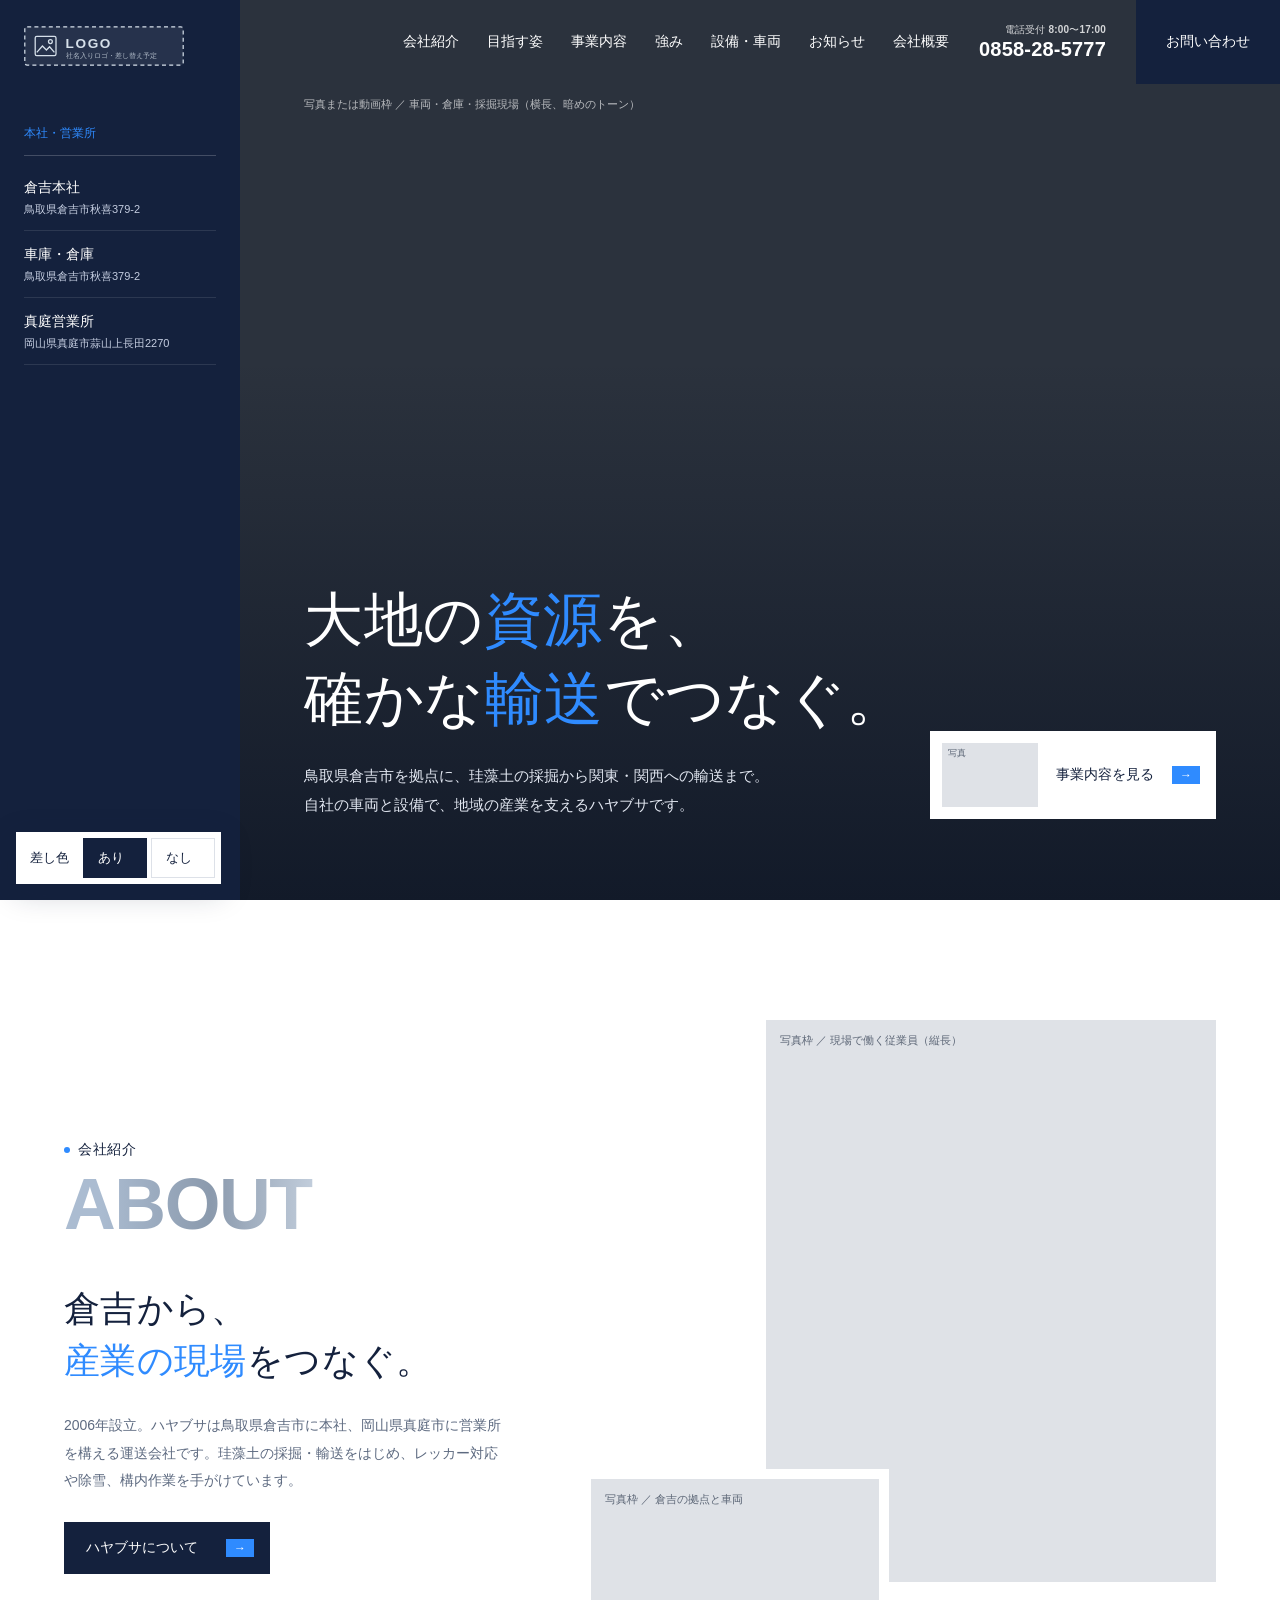
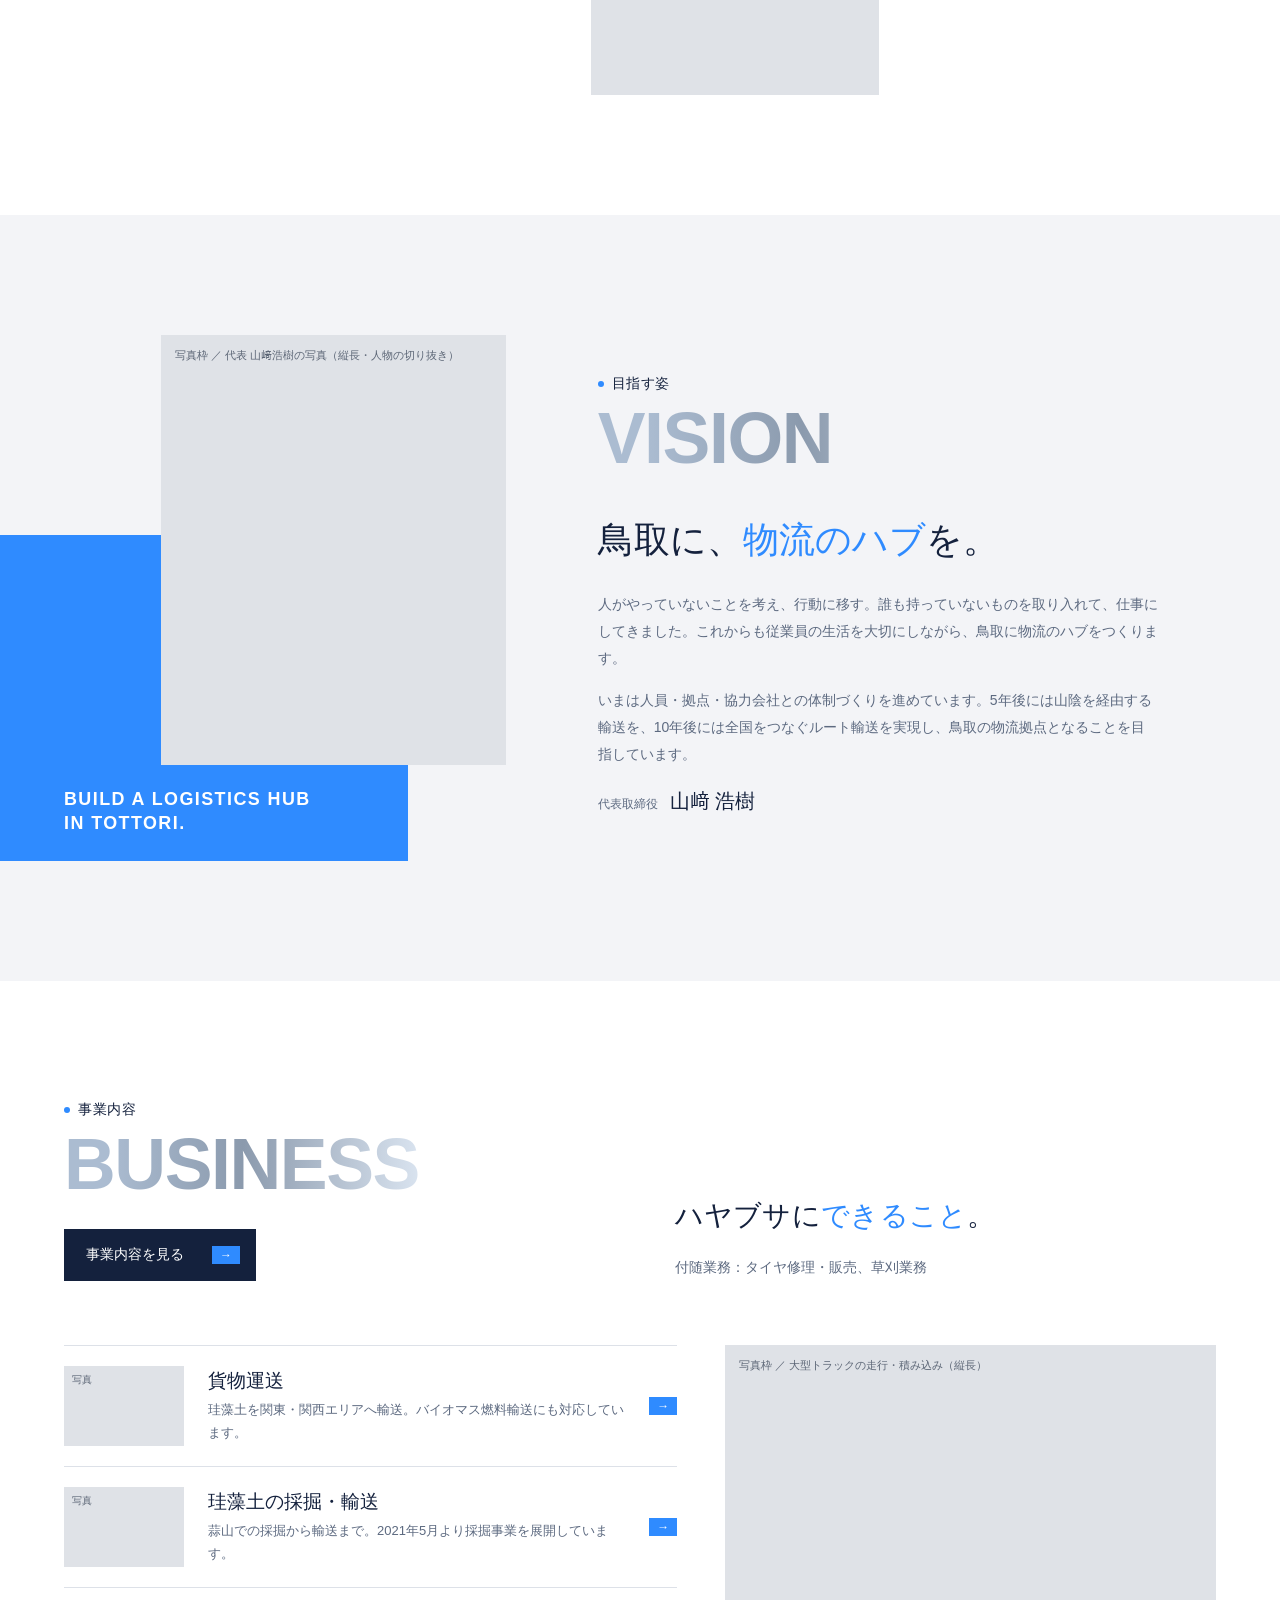
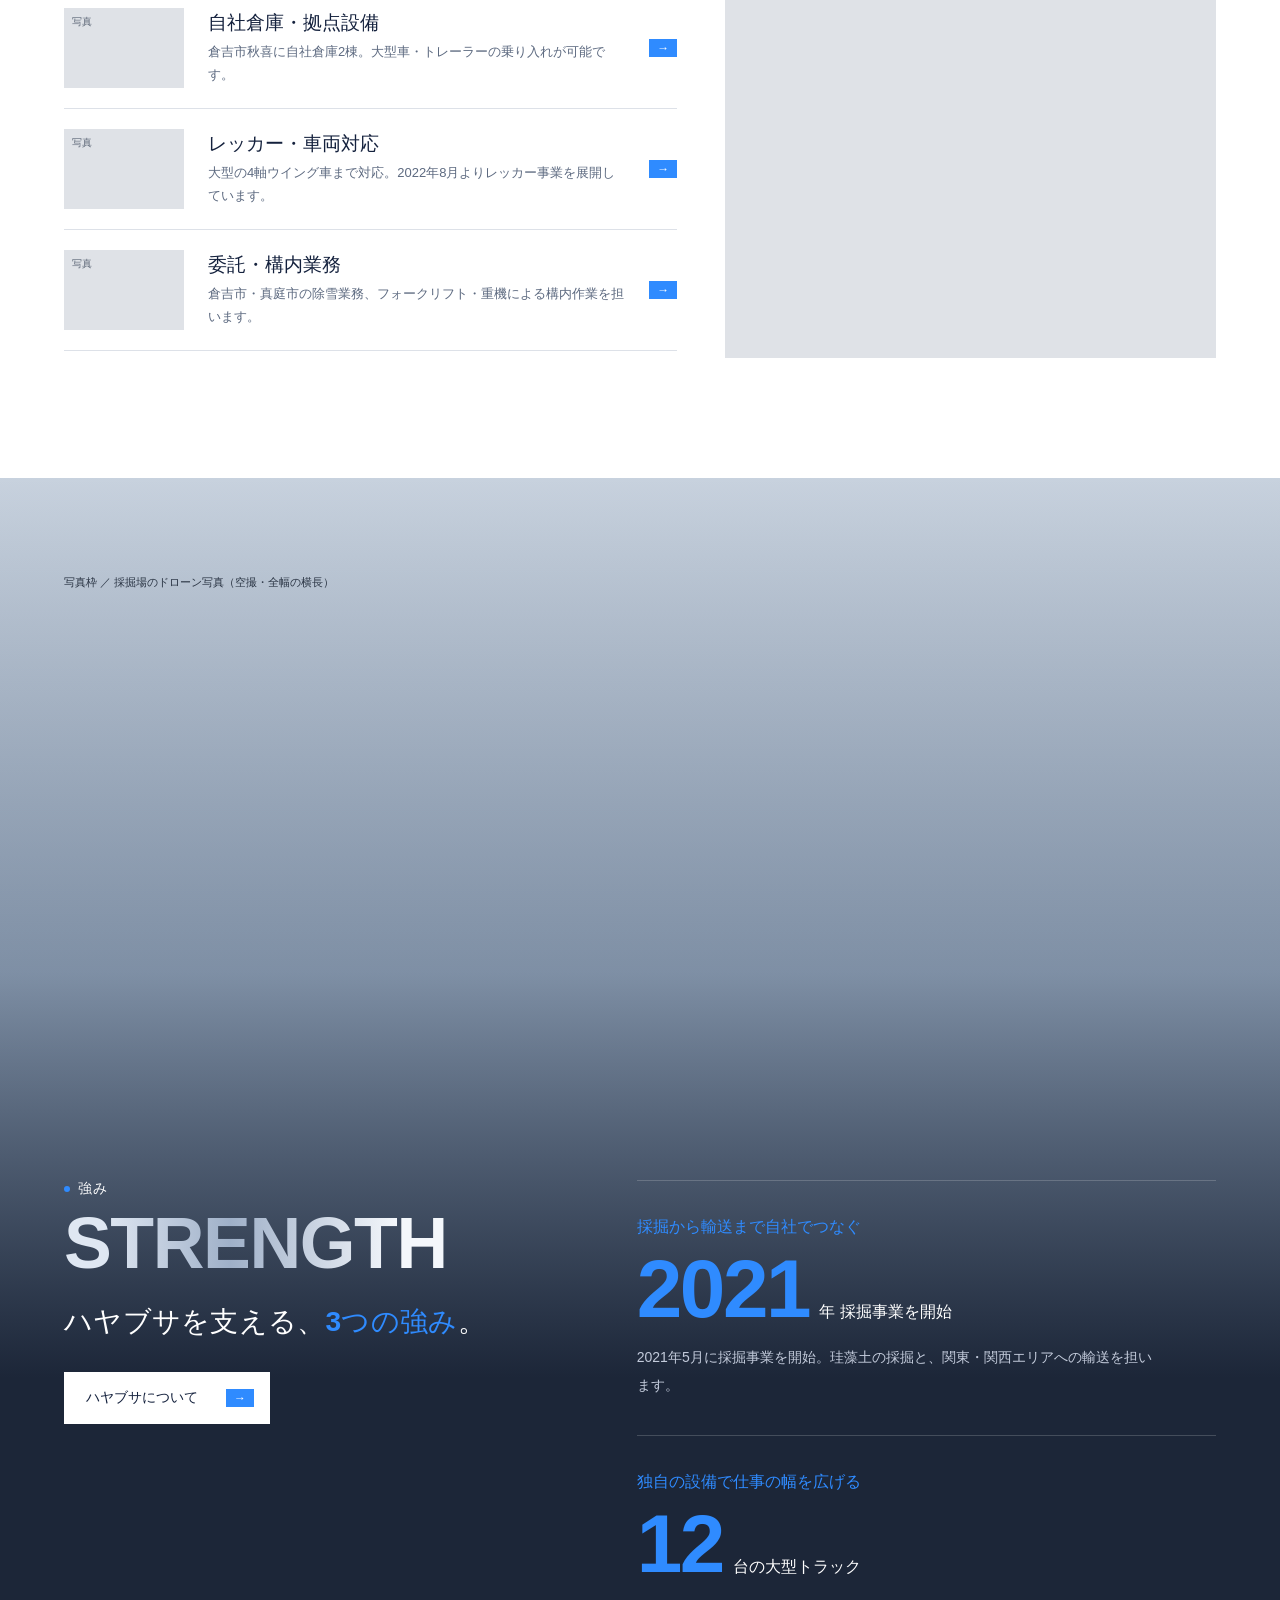
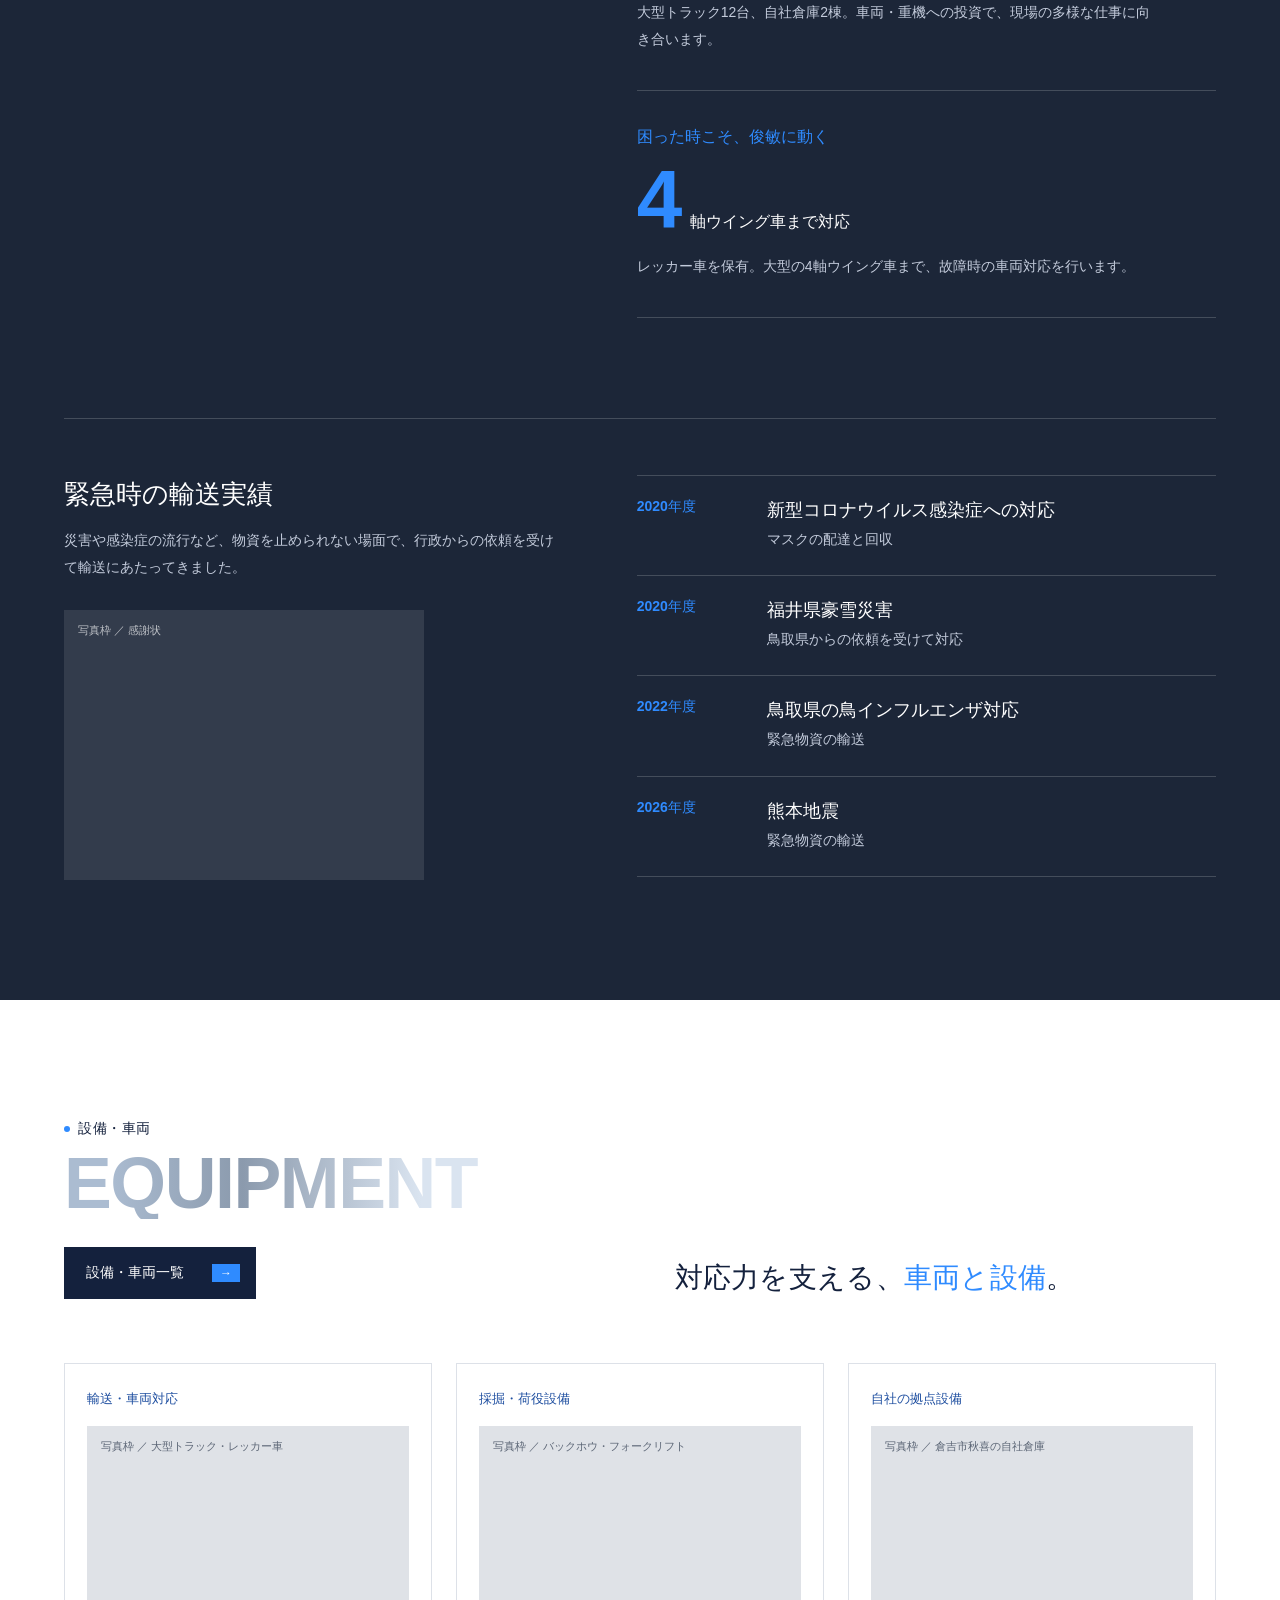
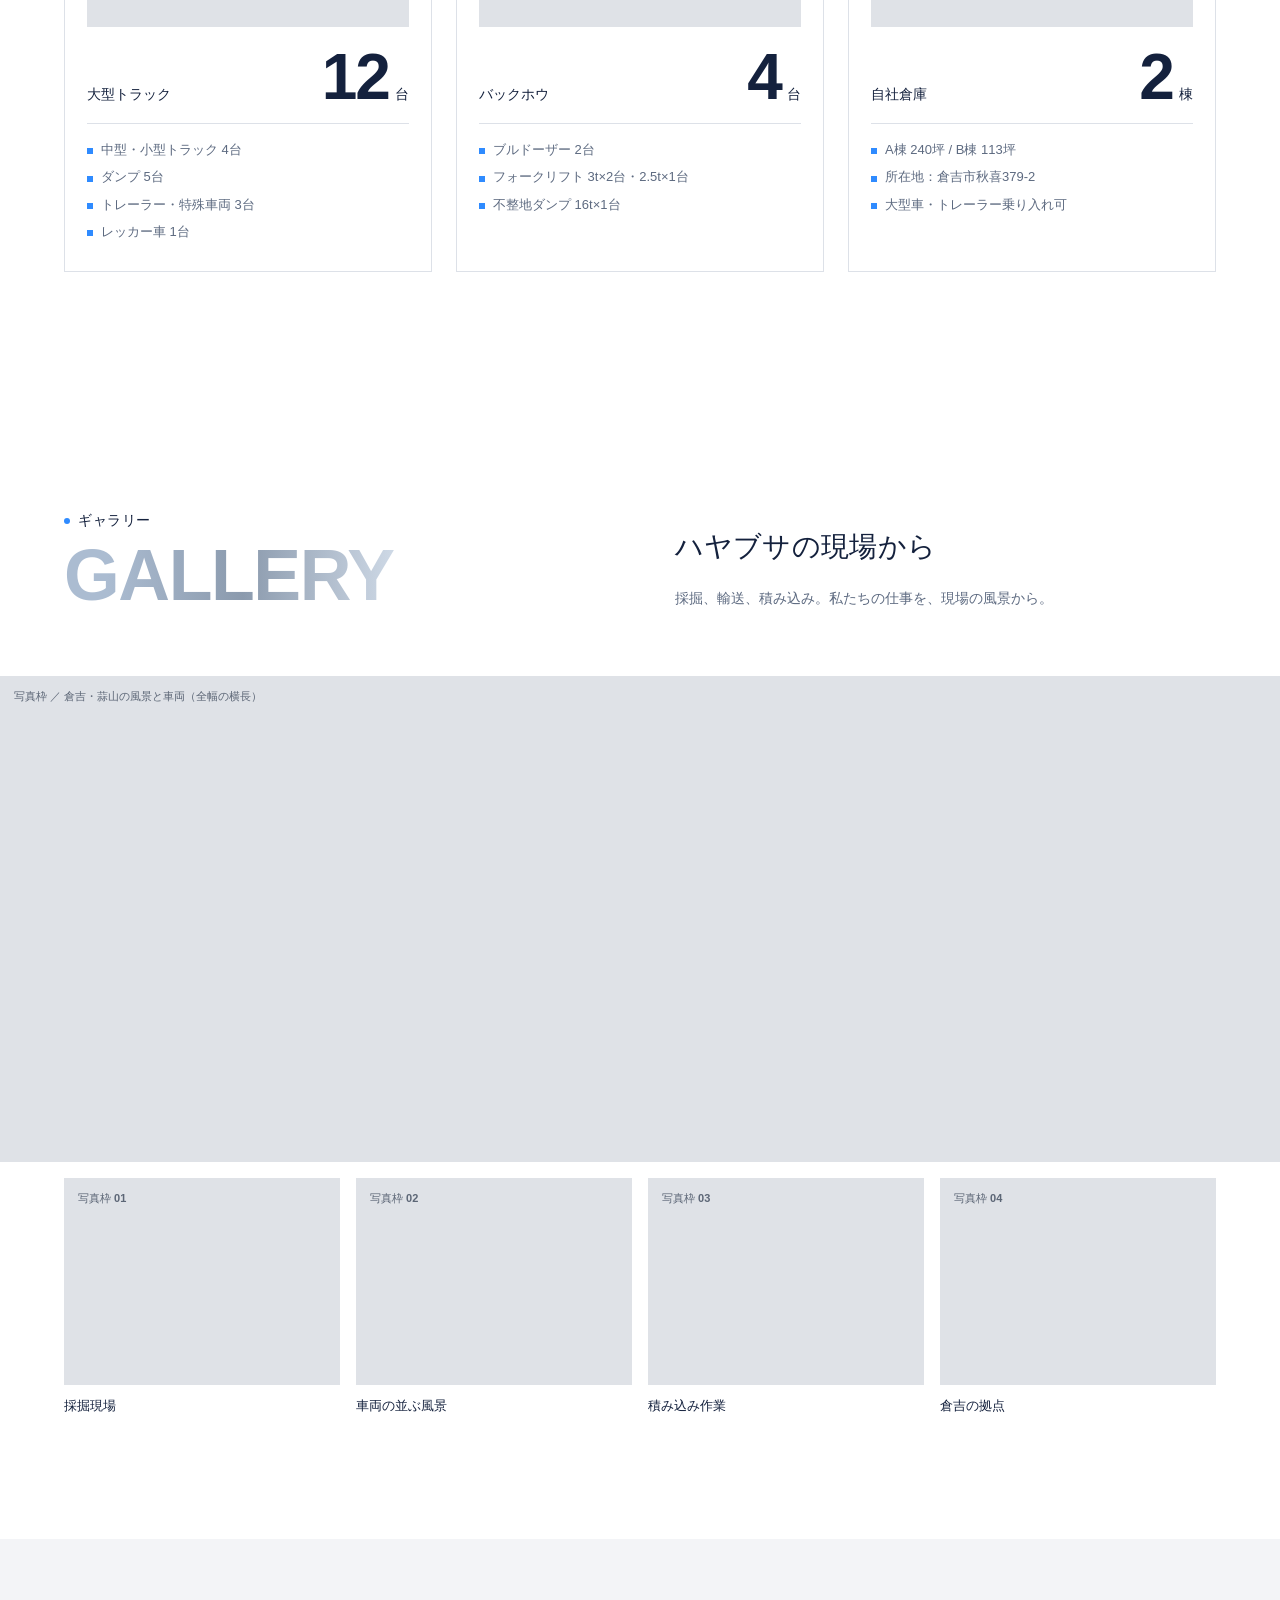
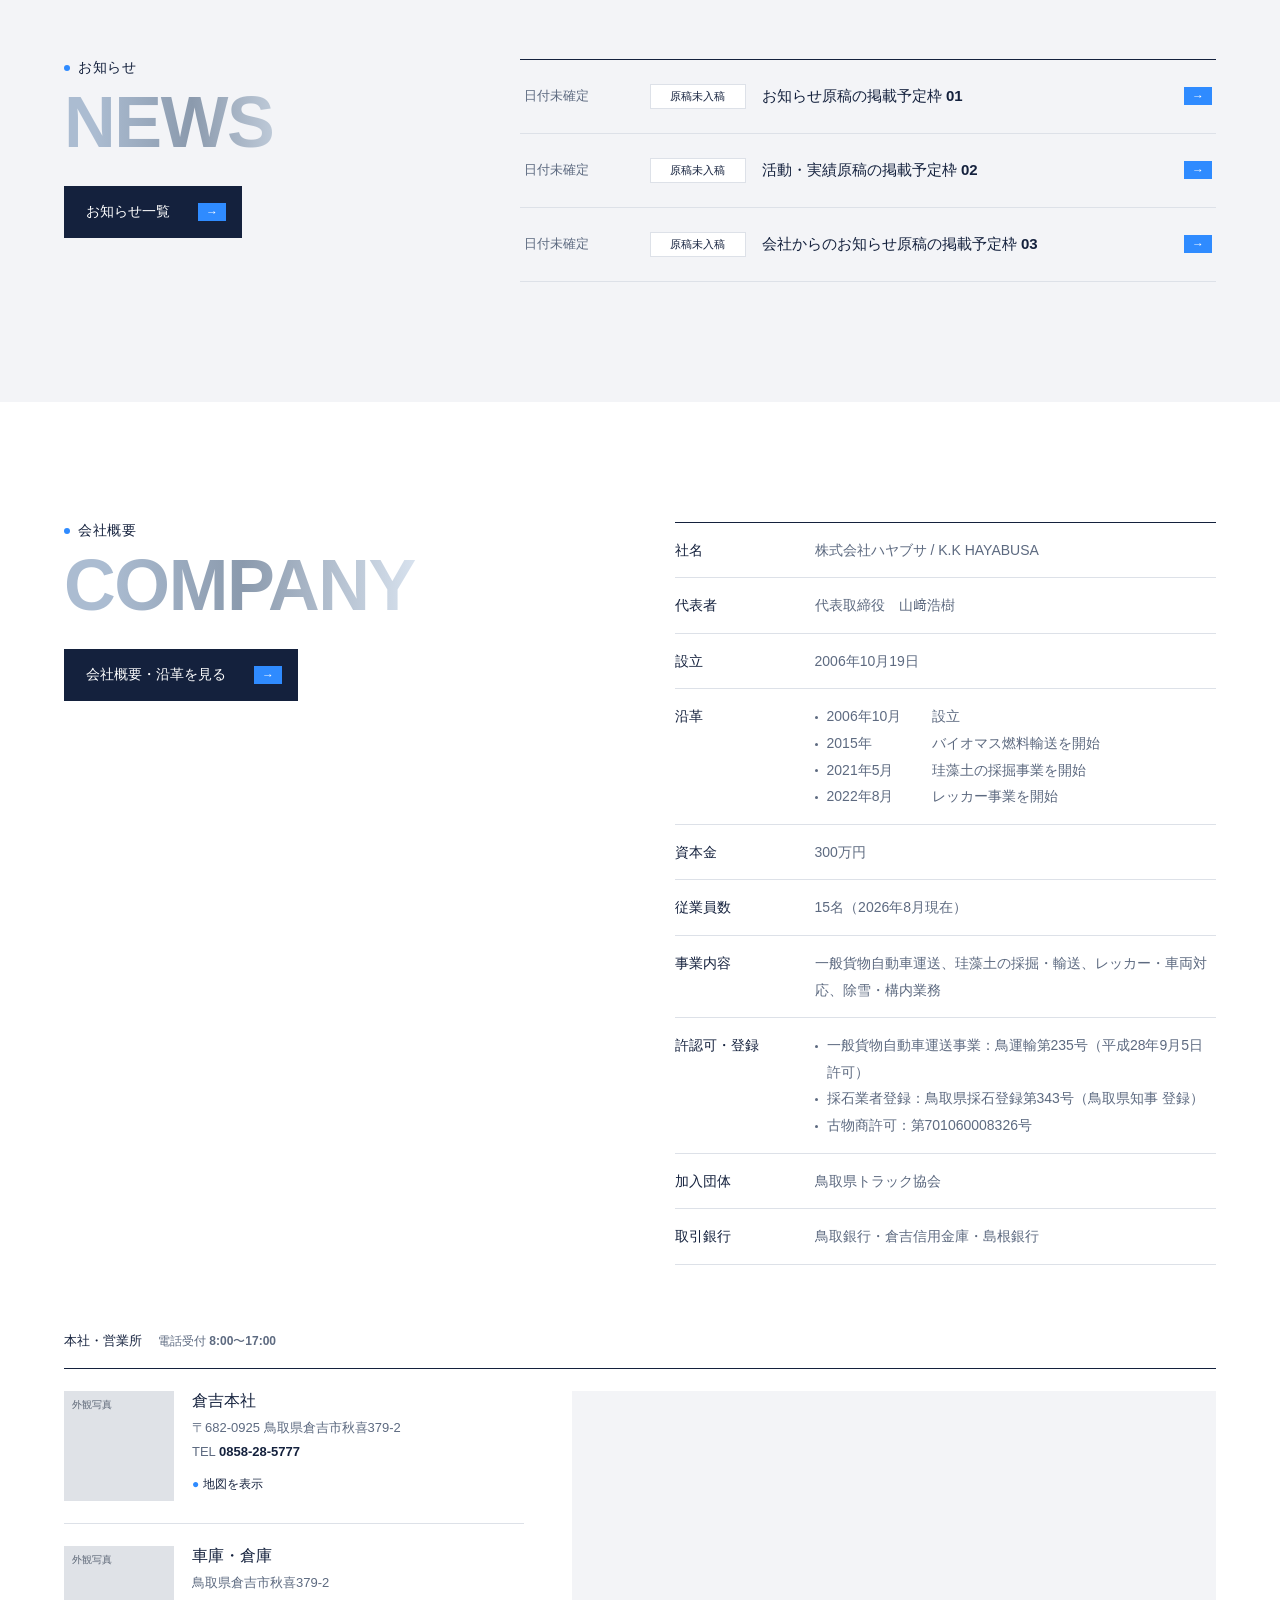
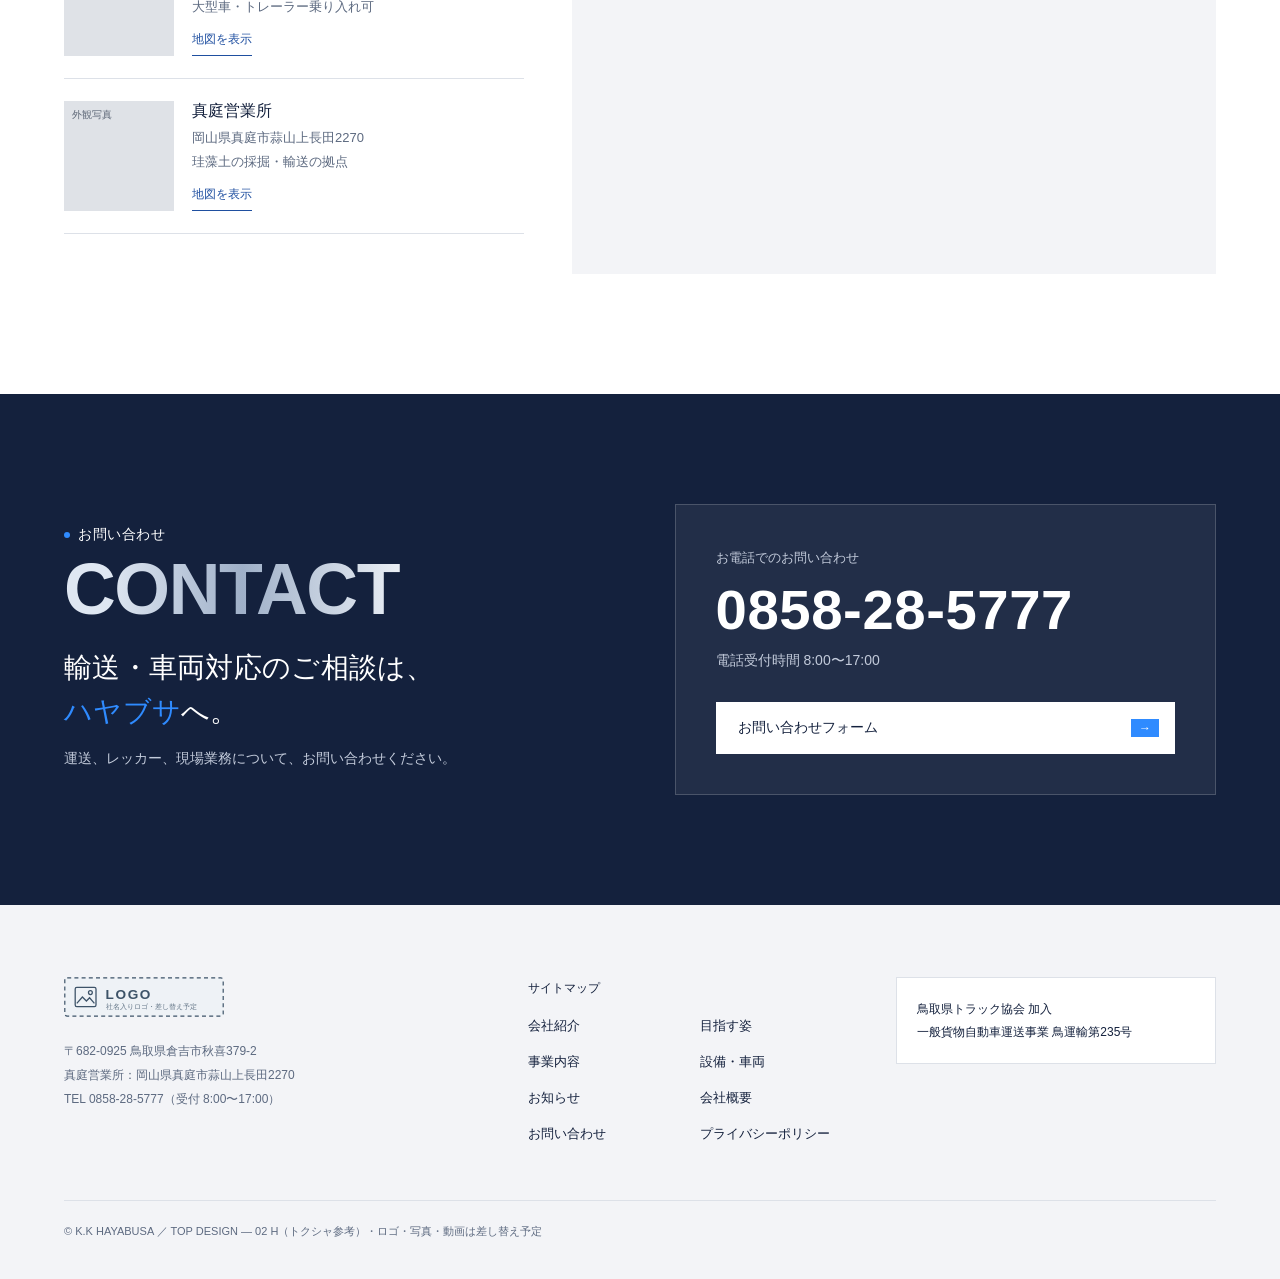
==== index.html @ 2d765f29 "Show business photos as large cards on phones and tablets Co-Authored-By: Claude Opus 5.5 <noreply@a" ====
<!doctype html>
<html lang="ja"><head><meta charset="utf-8"><meta name="viewport" content="width=device-width,initial-scale=1"><meta name="robots" content="noindex,nofollow,noarchive"><meta name="color-scheme" content="light"><title>株式会社ハヤブサ｜TOPデザイン H案（差し色確認用）</title><link rel="stylesheet" href="styles.css?v=26"><script src="client.js?v=3" defer></script><link rel="stylesheet" href="share.css?v=1"><script src="share.js?v=1" defer></script></head><body><div class="share-toggle" role="group" aria-label="差し色の切り替え"><span class="share-label">差し色</span><button type="button" data-accent="on" aria-pressed="true">あり</button><button type="button" data-accent="off" aria-pressed="false">なし</button></div>
<a class="skip-link" href="#hb-about">本文へ進む</a>
<header class="hb-top"><div class="hb-brand"><img class="hb-logo hb-logo-light" src="logo-placeholder-light.svg" width="160" height="40" alt="株式会社ハヤブサ"><img class="hb-logo hb-logo-dark" src="logo-placeholder.svg" width="160" height="40" alt="株式会社ハヤブサ"></div><nav id="hb-nav" class="hb-nav" aria-label="メインナビゲーション"><button data-scroll="hb-about">会社紹介</button><button data-scroll="hb-vision">目指す姿</button><button data-scroll="hb-services">事業内容</button><button data-scroll="hb-strengths">強み</button><button data-scroll="hb-equipment">設備・車両</button><button data-scroll="hb-news">お知らせ</button><button data-scroll="hb-company">会社概要</button></nav><a class="hb-headtel" href="tel:0858285777"><small>電話受付 8:00〜17:00</small>0858-28-5777</a><button class="hb-headcta" data-scroll="hb-contact">お問い合わせ</button><button class="hb-menu" type="button" aria-expanded="false" aria-controls="hb-nav"><span></span><span></span><b>メニュー</b></button></header>
<main class="hb-page">

<section class="hb-hero" aria-label="メインビジュアル"><aside class="hb-side" aria-label="拠点"><img class="hb-logo" src="logo-placeholder-light.svg" width="160" height="40" alt="株式会社ハヤブサ"><div class="hb-side-list"><p class="hb-side-title">本社・営業所</p><ul><li><b>倉吉本社</b>鳥取県倉吉市秋喜379-2</li><li><b>車庫・倉庫</b>鳥取県倉吉市秋喜379-2</li><li><b>真庭営業所</b>岡山県真庭市蒜山上長田2270</li></ul></div><p class="hb-side-foot">© 2026 HAYABUSA</p></aside><div class="hb-hero-media hb-placeholder"><span class="hb-photo-tag">写真または動画枠 ／ 車両・倉庫・採掘現場（横長、暗めのトーン）</span></div><div class="hb-hero-copy"><h1>大地の<em class="hb-em">資源</em>を、<br>確かな<em class="hb-em">輸送</em>でつなぐ。</h1><p>鳥取県倉吉市を拠点に、珪藻土の採掘から関東・関西への輸送まで。<br>自社の車両と設備で、地域の産業を支えるハヤブサです。</p></div><button class="hb-hero-card" data-scroll="hb-services"><span class="hb-placeholder"><span class="hb-photo-tag">写真</span></span><span class="hb-hero-card-text">事業内容を見る</span><i class="hb-chip" aria-hidden="true">→</i></button></section>

<section class="hb-section hb-about" id="hb-about"><div class="hb-about-main"><div class="hb-about-text"><h2 class="hb-title"><span class="hb-title-ja">会社紹介</span><span class="hb-title-en" aria-hidden="true">ABOUT</span></h2><h3 class="hb-about-copy"><span class="hb-nw">倉吉から、</span><span class="hb-nw"><em class="hb-em">産業の現場</em>をつなぐ。</span></h3><p>2006年設立。ハヤブサは鳥取県倉吉市に本社、岡山県真庭市に営業所を構える運送会社です。珪藻土の採掘・輸送をはじめ、レッカー対応や除雪、構内作業を手がけています。</p><button class="hb-btn" data-destination="/company/">ハヤブサについて<i class="hb-chip" aria-hidden="true">→</i></button></div><div class="hb-about-photos"><span class="hb-placeholder hb-ph-main"><span class="hb-photo-tag">写真枠 ／ 現場で働く従業員（縦長）</span></span><span class="hb-placeholder hb-ph-sub"><span class="hb-photo-tag">写真枠 ／ 倉吉の拠点と車両</span></span></div></div></section>

<section class="hb-section hb-vision" id="hb-vision"><div class="hb-vision-grid"><div class="hb-vision-media"><span class="hb-placeholder hb-vision-photo"><span class="hb-photo-tag">写真枠 ／ 代表 山﨑浩樹の写真（縦長・人物の切り抜き）</span></span><p class="hb-vision-band" aria-hidden="true">BUILD A LOGISTICS HUB<br>IN TOTTORI.</p></div><div class="hb-vision-text"><h2 class="hb-title"><span class="hb-title-ja">目指す姿</span><span class="hb-title-en" aria-hidden="true">VISION</span></h2><h3 class="hb-vision-copy">鳥取に、<em class="hb-em">物流のハブ</em>を。</h3><p>人がやっていないことを考え、行動に移す。誰も持っていないものを取り入れて、仕事にしてきました。これからも従業員の生活を大切にしながら、鳥取に物流のハブをつくります。</p><p>いまは人員・拠点・協力会社との体制づくりを進めています。5年後には山陰を経由する輸送を、10年後には全国をつなぐルート輸送を実現し、鳥取の物流拠点となることを目指しています。</p><p class="hb-vision-name">代表取締役<b>山﨑 浩樹</b></p></div></div></section>

<section class="hb-section hb-business" id="hb-services"><div class="hb-split"><div><h2 class="hb-title"><span class="hb-title-ja">事業内容</span><span class="hb-title-en" aria-hidden="true">BUSINESS</span></h2><button class="hb-btn" data-destination="/service/">事業内容を見る<i class="hb-chip" aria-hidden="true">→</i></button></div><div class="hb-split-text"><h3 class="hb-lead">ハヤブサに<em class="hb-em">できること</em>。</h3><p>付随業務：タイヤ修理・販売、草刈業務</p></div></div><div class="hb-biz"><ul class="hb-biz-list">
<li><button data-destination="/service/"><span class="hb-placeholder hb-thumb"><span class="hb-photo-tag">写真</span></span><span class="hb-biz-body"><b>貨物運送</b><span>珪藻土を関東・関西エリアへ輸送。バイオマス燃料輸送にも対応しています。</span></span><i class="hb-chip" aria-hidden="true">→</i></button></li>
<li><button data-destination="/service/#diatomite"><span class="hb-placeholder hb-thumb"><span class="hb-photo-tag">写真</span></span><span class="hb-biz-body"><b>珪藻土の採掘・輸送</b><span>蒜山での採掘から輸送まで。2021年5月より採掘事業を展開しています。</span></span><i class="hb-chip" aria-hidden="true">→</i></button></li>
<li><button data-destination="/service/#warehouse"><span class="hb-placeholder hb-thumb"><span class="hb-photo-tag">写真</span></span><span class="hb-biz-body"><b>自社倉庫・拠点設備</b><span>倉吉市秋喜に自社倉庫2棟。大型車・トレーラーの乗り入れが可能です。</span></span><i class="hb-chip" aria-hidden="true">→</i></button></li>
<li><button data-destination="/service/"><span class="hb-placeholder hb-thumb"><span class="hb-photo-tag">写真</span></span><span class="hb-biz-body"><b>レッカー・車両対応</b><span>大型の4軸ウイング車まで対応。2022年8月よりレッカー事業を展開しています。</span></span><i class="hb-chip" aria-hidden="true">→</i></button></li>
<li><button data-destination="/service/"><span class="hb-placeholder hb-thumb"><span class="hb-photo-tag">写真</span></span><span class="hb-biz-body"><b>委託・構内業務</b><span>倉吉市・真庭市の除雪業務、フォークリフト・重機による構内作業を担います。</span></span><i class="hb-chip" aria-hidden="true">→</i></button></li>
</ul><span class="hb-placeholder hb-biz-photo"><span class="hb-photo-tag">写真枠 ／ 大型トラックの走行・積み込み（縦長）</span></span></div></section>

<section class="hb-strengths" id="hb-strengths"><div class="hb-strengths-bg" aria-hidden="true"><span class="hb-placeholder"><span class="hb-photo-tag">写真枠 ／ 採掘場のドローン写真（空撮・全幅の横長）</span></span><i class="hb-strengths-veil"></i></div><div class="hb-strengths-inner"><div class="hb-strengths-head"><h2 class="hb-title hb-title-light"><span class="hb-title-ja">強み</span><span class="hb-title-en" aria-hidden="true">STRENGTH</span></h2><p class="hb-lead">ハヤブサを支える、<em class="hb-em">3つの強み</em>。</p><button class="hb-btn hb-btn-light" data-destination="/company/">ハヤブサについて<i class="hb-chip" aria-hidden="true">→</i></button></div><ol class="hb-figures">
<li><h3>採掘から輸送まで自社でつなぐ</h3><p class="hb-figure"><strong>2021</strong><span>年 採掘事業を開始</span></p><p>2021年5月に採掘事業を開始。珪藻土の採掘と、関東・関西エリアへの輸送を担います。</p></li>
<li><h3>独自の設備で仕事の幅を広げる</h3><p class="hb-figure"><strong>12</strong><span>台の大型トラック</span></p><p>大型トラック12台、自社倉庫2棟。車両・重機への投資で、現場の多様な仕事に向き合います。</p></li>
<li><h3>困った時こそ、俊敏に動く</h3><p class="hb-figure"><strong>4</strong><span>軸ウイング車まで対応</span></p><p>レッカー車を保有。大型の4軸ウイング車まで、故障時の車両対応を行います。</p></li>
</ol></div>
<div class="hb-relief"><div class="hb-relief-head"><h3>緊急時の輸送実績</h3><p>災害や感染症の流行など、物資を止められない場面で、行政からの依頼を受けて輸送にあたってきました。</p><span class="hb-placeholder"><span class="hb-photo-tag">写真枠 ／ 感謝状</span></span></div><ul class="hb-relief-list">
<li><time>2020年度</time><div><h4>新型コロナウイルス感染症への対応</h4><p>マスクの配達と回収</p></div></li>
<li><time>2020年度</time><div><h4>福井県豪雪災害</h4><p>鳥取県からの依頼を受けて対応</p></div></li>
<li><time>2022年度</time><div><h4>鳥取県の鳥インフルエンザ対応</h4><p>緊急物資の輸送</p></div></li>
<li><time>2026年度</time><div><h4>熊本地震</h4><p>緊急物資の輸送</p></div></li>
</ul></div></section>

<section class="hb-section hb-equipment" id="hb-equipment"><div class="hb-split"><div><h2 class="hb-title"><span class="hb-title-ja">設備・車両</span><span class="hb-title-en" aria-hidden="true">EQUIPMENT</span></h2><button class="hb-btn" data-destination="/equipment/">設備・車両一覧<i class="hb-chip" aria-hidden="true">→</i></button></div><div class="hb-split-text"><h3 class="hb-lead">対応力を支える、<em class="hb-em">車両と設備</em>。</h3></div></div><div class="hb-equip-grid">
<div class="hb-equip"><p class="hb-equip-label">輸送・車両対応</p><span class="hb-placeholder"><span class="hb-photo-tag">写真枠 ／ 大型トラック・レッカー車</span></span><p class="hb-count"><span>大型トラック</span><strong>12</strong><span>台</span></p><ul><li>中型・小型トラック 4台</li><li>ダンプ 5台</li><li>トレーラー・特殊車両 3台</li><li>レッカー車 1台</li></ul></div>
<div class="hb-equip"><p class="hb-equip-label">採掘・荷役設備</p><span class="hb-placeholder"><span class="hb-photo-tag">写真枠 ／ バックホウ・フォークリフト</span></span><p class="hb-count"><span>バックホウ</span><strong>4</strong><span>台</span></p><ul><li>ブルドーザー 2台</li><li>フォークリフト 3t×2台・2.5t×1台</li><li>不整地ダンプ 16t×1台</li></ul></div>
<div class="hb-equip"><p class="hb-equip-label">自社の拠点設備</p><span class="hb-placeholder"><span class="hb-photo-tag">写真枠 ／ 倉吉市秋喜の自社倉庫</span></span><p class="hb-count"><span>自社倉庫</span><strong>2</strong><span>棟</span></p><ul><li>A棟 240坪 / B棟 113坪</li><li>所在地：倉吉市秋喜379-2</li><li>大型車・トレーラー乗り入れ可</li></ul></div>
</div></section>

<section class="hb-gallerysection" id="hb-gallery"><div class="hb-section hb-gallery-head"><div class="hb-split"><div><h2 class="hb-title"><span class="hb-title-ja">ギャラリー</span><span class="hb-title-en" aria-hidden="true">GALLERY</span></h2></div><div class="hb-split-text"><h3 class="hb-lead">ハヤブサの現場から</h3><p>採掘、輸送、積み込み。私たちの仕事を、現場の風景から。</p></div></div></div><span class="hb-placeholder hb-panorama"><span class="hb-photo-tag">写真枠 ／ 倉吉・蒜山の風景と車両（全幅の横長）</span></span><ul class="hb-strip"><li><span class="hb-placeholder"><span class="hb-photo-tag">写真枠 01</span></span><p>採掘現場</p></li><li><span class="hb-placeholder"><span class="hb-photo-tag">写真枠 02</span></span><p>車両の並ぶ風景</p></li><li><span class="hb-placeholder"><span class="hb-photo-tag">写真枠 03</span></span><p>積み込み作業</p></li><li><span class="hb-placeholder"><span class="hb-photo-tag">写真枠 04</span></span><p>倉吉の拠点</p></li></ul></section>

<section class="hb-section hb-newssection" id="hb-news"><div class="hb-news-grid"><div><h2 class="hb-title"><span class="hb-title-ja">お知らせ</span><span class="hb-title-en" aria-hidden="true">NEWS</span></h2><button class="hb-btn" data-destination="/news/">お知らせ一覧<i class="hb-chip" aria-hidden="true">→</i></button></div><ul class="hb-news">
<li><button data-destination="/news/"><time>日付未確定</time><span class="hb-newstag">原稿未入稿</span><span class="hb-newstitle">お知らせ原稿の掲載予定枠 01</span><i class="hb-chip" aria-hidden="true">→</i></button></li>
<li><button data-destination="/news/"><time>日付未確定</time><span class="hb-newstag">原稿未入稿</span><span class="hb-newstitle">活動・実績原稿の掲載予定枠 02</span><i class="hb-chip" aria-hidden="true">→</i></button></li>
<li><button data-destination="/news/"><time>日付未確定</time><span class="hb-newstag">原稿未入稿</span><span class="hb-newstitle">会社からのお知らせ原稿の掲載予定枠 03</span><i class="hb-chip" aria-hidden="true">→</i></button></li>
</ul></div></section>

<section class="hb-section hb-company" id="hb-company"><div class="hb-split"><div><h2 class="hb-title"><span class="hb-title-ja">会社概要</span><span class="hb-title-en" aria-hidden="true">COMPANY</span></h2><button class="hb-btn" data-destination="/company/">会社概要・沿革を見る<i class="hb-chip" aria-hidden="true">→</i></button></div><div class="hb-split-text"><table class="hb-companytable"><tbody>
<tr><th scope="row">社名</th><td>株式会社ハヤブサ / K.K HAYABUSA</td></tr>
<tr><th scope="row">代表者</th><td>代表取締役　山﨑浩樹</td></tr>
<tr><th scope="row">設立</th><td>2006年10月19日</td></tr>
<tr><th scope="row">沿革</th><td><ol class="hb-cell-history"><li><time>2006年10月</time>設立</li><li><time>2015年</time>バイオマス燃料輸送を開始</li><li><time>2021年5月</time>珪藻土の採掘事業を開始</li><li><time>2022年8月</time>レッカー事業を開始</li></ol></td></tr>
<tr><th scope="row">資本金</th><td>300万円</td></tr>
<tr><th scope="row">従業員数</th><td>15名（2026年8月現在）</td></tr>
<tr><th scope="row">事業内容</th><td>一般貨物自動車運送、珪藻土の採掘・輸送、レッカー・車両対応、除雪・構内業務</td></tr>
<tr><th scope="row">許認可・登録</th><td><ul class="hb-cell-list"><li>一般貨物自動車運送事業：鳥運輸第235号（平成28年9月5日 許可）</li><li>採石業者登録：鳥取県採石登録第343号（鳥取県知事 登録）</li><li>古物商許可：第701060008326号</li></ul></td></tr>
<tr><th scope="row">加入団体</th><td>鳥取県トラック協会</td></tr>
<tr><th scope="row">取引銀行</th><td>鳥取銀行・倉吉信用金庫・島根銀行</td></tr>
</tbody></table></div></div><div class="hb-offices"><p class="hb-offices-title">本社・営業所<small>電話受付 8:00〜17:00</small></p><div class="hb-offices-body"><ul>
<li><span class="hb-placeholder"><span class="hb-photo-tag">外観写真</span></span><div><h3>倉吉本社</h3><p>〒682-0925 鳥取県倉吉市秋喜379-2</p><p>TEL <a href="tel:0858285777">0858-28-5777</a></p><button class="hb-maplink" type="button" data-map="https://maps.google.com/maps?q=35.4294110,133.7963575&amp;z=16&amp;output=embed" data-map-name="倉吉本社" aria-pressed="true">地図を表示</button></div></li>
<li><span class="hb-placeholder"><span class="hb-photo-tag">外観写真</span></span><div><h3>車庫・倉庫</h3><p>鳥取県倉吉市秋喜379-2</p><p>大型車・トレーラー乗り入れ可</p><button class="hb-maplink" type="button" data-map="https://maps.google.com/maps?q=%E9%B3%A5%E5%8F%96%E7%9C%8C%E5%80%89%E5%90%89%E5%B8%82%E7%A7%8B%E5%96%9C379-2&amp;z=15&amp;output=embed" data-map-name="車庫・倉庫" aria-pressed="false">地図を表示</button></div></li>
<li><span class="hb-placeholder"><span class="hb-photo-tag">外観写真</span></span><div><h3>真庭営業所</h3><p>岡山県真庭市蒜山上長田2270</p><p>珪藻土の採掘・輸送の拠点</p><button class="hb-maplink" type="button" data-map="https://maps.google.com/maps?q=%E5%B2%A1%E5%B1%B1%E7%9C%8C%E7%9C%9F%E5%BA%AD%E5%B8%82%E8%92%9C%E5%B1%B1%E4%B8%8A%E9%95%B7%E7%94%B02270&amp;z=15&amp;output=embed" data-map-name="真庭営業所" aria-pressed="false">地図を表示</button></div></li>
</ul><div class="hb-map"><iframe title="地図：倉吉本社" src="https://maps.google.com/maps?q=35.4294110,133.7963575&amp;z=16&amp;output=embed" referrerpolicy="no-referrer-when-downgrade" allowfullscreen></iframe></div></div></div>
</section>

<section class="hb-contact" id="hb-contact"><div class="hb-contact-inner"><div><h2 class="hb-title hb-title-light"><span class="hb-title-ja">お問い合わせ</span><span class="hb-title-en" aria-hidden="true">CONTACT</span></h2><p class="hb-lead"><span class="hb-nw">輸送・車両対応のご相談は、</span><span class="hb-nw"><em class="hb-em">ハヤブサ</em>へ。</span></p><p>運送、レッカー、現場業務について、お問い合わせください。</p></div><div class="hb-contact-box"><p class="hb-contact-label">お電話でのお問い合わせ</p><a class="hb-tel" href="tel:0858285777">0858-28-5777</a><p>電話受付時間 8:00〜17:00</p><button class="hb-btn hb-btn-light" data-destination="/contact/">お問い合わせフォーム<i class="hb-chip" aria-hidden="true">→</i></button></div></div></section>
</main>
<footer class="hb-footer"><div class="hb-footer-inner"><div><img class="hb-logo" src="logo-placeholder.svg" width="160" height="40" alt="株式会社ハヤブサ"><p>〒682-0925 鳥取県倉吉市秋喜379-2<br>真庭営業所：岡山県真庭市蒜山上長田2270<br>TEL 0858-28-5777（受付 8:00〜17:00）</p></div><nav class="hb-footnav" aria-label="フッターナビゲーション"><p class="hb-footnav-title">サイトマップ</p><button data-scroll="hb-about">会社紹介</button><button data-scroll="hb-vision">目指す姿</button><button data-scroll="hb-services">事業内容</button><button data-scroll="hb-equipment">設備・車両</button><button data-scroll="hb-news">お知らせ</button><button data-scroll="hb-company">会社概要</button><button data-scroll="hb-contact">お問い合わせ</button><button data-destination="/privacy/">プライバシーポリシー</button></nav><div class="hb-footer-badge"><p>鳥取県トラック協会 加入</p><p>一般貨物自動車運送事業 鳥運輸第235号</p></div></div><p class="hb-copyright">© K.K HAYABUSA ／ TOP DESIGN — 02 H（トクシャ参考）・ロゴ・写真・動画は差し替え予定</p></footer>
<div class="hb-spbar"><a href="tel:0858285777"><span aria-hidden="true">☎</span><b>0858-28-5777<small>電話受付 8:00〜17:00</small></b></a><button data-destination="/contact/"><span aria-hidden="true">✉</span><b>お問い合わせ<small>フォーム</small></b></button></div>
<dialog id="preview-dialog"><form method="dialog"><button class="dialog-close" aria-label="閉じる">×</button></form><p class="dialog-kicker">下層ページのご案内</p><h2>下層ページは制作予定です。</h2><p id="dialog-route"></p><p>こちらはTOPのデザイン第2稿 H案です。フォーム送信機能はまだありません。</p><form method="dialog"><button class="hb-btn">TOPへ戻る<i class="hb-chip" aria-hidden="true">→</i></button></form></dialog></body></html>
---- styles.css ----
:root{--accent:#2f8bff;--ink:#14213d;--navy:#14213d;--blue:#1f4fa0;--blue-soft:#9db6e0;--paper:#fff;--soft:#f3f4f7;--muted:#5d6a80;--line:#dde1e8;--side:240px;--gutter:clamp(22px,5vw,80px);--wrap:max(var(--gutter),calc((100vw - 1240px)/2));--header:84px;--sans:-apple-system,BlinkMacSystemFont,"Hiragino Kaku Gothic ProN","Yu Gothic",Meiryo,sans-serif;font-family:var(--sans);color:var(--ink);background:var(--paper);font-synthesis:none}
*{box-sizing:border-box}body{margin:0}button,a{-webkit-tap-highlight-color:transparent}button{font:inherit;color:inherit;cursor:pointer;border:0;background:none;padding:0;text-align:left}a{color:inherit}h1,h2,h3,h4,p,ol,ul{margin:0}ol,ul{padding:0;list-style:none}button:focus-visible,a:focus-visible{outline:3px solid #e8a33a;outline-offset:4px}section{scroll-margin-top:72px}
h1,h2,h3,h4{font-feature-settings:"palt"}p{font-size:14px;line-height:1.95;color:var(--muted)}
.skip-link{position:fixed;top:-100px;left:12px;background:#fff;padding:12px;z-index:90}.skip-link:focus{top:10px}
.hb-page{overflow-x:clip}.hb-nw{display:inline-block}

/* Flat photo frames until the shoot */
.hb-placeholder{position:relative;display:block;overflow:hidden;background:#dfe2e7;aspect-ratio:4/3}.hb-photo-tag{position:absolute;left:14px;top:12px;right:14px;font-size:11px;font-weight:700;line-height:1.5;color:#5c6676;z-index:1}

/* Buttons: dark block with a small white arrow chip (reference: tokusha.jp) */
.hb-chip{display:inline-grid;place-items:center;width:28px;height:18px;background:#fff;color:var(--navy);font-size:12px;font-style:normal;line-height:1;flex-shrink:0;transition:transform .2s}
.hb-btn{display:inline-flex;align-items:center;gap:28px;margin-top:28px;padding:15px 16px 15px 22px;min-height:52px;background:var(--navy);color:#fff;font-size:14px;font-weight:700}.hb-btn:hover .hb-chip{transform:translateX(3px)}
.hb-btn-light{background:#fff;color:var(--navy)}.hb-btn-light .hb-chip{background:var(--navy);color:#fff}

/* Headings (reference: tokusha.jp): small Japanese label with a navy dot + large pale English word */
.hb-title{display:flex;flex-direction:column;gap:10px}
.hb-title-ja{display:flex;align-items:center;gap:8px;font-size:14px;font-weight:600;letter-spacing:.04em;color:var(--ink)}.hb-title-ja::before{content:'';width:6px;height:6px;border-radius:50%;background:var(--navy)}
.hb-title-en{font-family:"Avenir Next","Helvetica Neue",Arial,sans-serif;font-size:clamp(48px,5.6vw,80px);font-weight:600;line-height:1;letter-spacing:-.02em;background:linear-gradient(to right,#abbcd1 8%,#8b9aad 33%,#dae4f0 66%);-webkit-background-clip:text;background-clip:text;color:transparent}
.hb-title-light .hb-title-ja{color:#fff}.hb-title-light .hb-title-ja::before{background:#fff}.hb-title-light .hb-title-en{background-image:linear-gradient(to right,#dfe7f2 8%,#9fb0c8 33%,#f4f7fb 66%)}
.hb-lead{font-size:clamp(22px,2.2vw,30px);font-weight:800;line-height:1.55;letter-spacing:.01em;color:var(--ink)}
.hb-section{padding:120px var(--wrap)}
.hb-split{display:grid;grid-template-columns:1fr 1fr;gap:6%;align-items:end;margin-bottom:64px}.hb-split-text>p{margin-top:16px;max-width:560px}

/* Header: beside the side panel over the FV, full-width white bar after scrolling */
.hb-top{position:fixed;top:0;left:var(--side);right:0;z-index:60;height:var(--header);display:flex;align-items:center;gap:30px;padding:0 0 0 var(--gutter);color:#fff;transition:background .25s,box-shadow .25s}
.hb-brand{margin-right:auto}.hb-top .hb-logo{display:none;height:38px;width:auto}
.hb-nav{display:flex;gap:28px}.hb-nav button{font-size:14px;font-weight:700;min-height:44px;white-space:nowrap}.hb-nav button:hover{opacity:.7}
.hb-headtel{display:flex;flex-direction:column;align-items:flex-end;font-size:20px;font-weight:800;line-height:1.1;text-decoration:none;letter-spacing:.01em}.hb-headtel small{font-size:10px;font-weight:600;opacity:.8;margin-bottom:3px}
.hb-headcta{align-self:stretch;padding:0 30px;background:var(--navy);color:#fff;font-size:14px;font-weight:700}.hb-headcta:hover{background:var(--blue)}.hb-menu{display:none}
.hb-top.is-solid{left:0;background:#fff;color:var(--ink);box-shadow:0 1px 0 var(--line)}.hb-top.is-solid .hb-logo-dark{display:block}

/* FV: navy side panel listing the bases, full-bleed photo, copy at bottom-left, link card at bottom-right */
.hb-hero{position:relative;min-height:max(640px,100svh);color:#fff}
.hb-side{position:absolute;left:0;top:0;bottom:0;width:var(--side);z-index:2;display:flex;flex-direction:column;padding:26px 24px;background:var(--navy)}.hb-side .hb-logo{height:40px;width:auto;align-self:flex-start}
.hb-side-list{margin-top:56px}.hb-side-title{font-size:12px;font-weight:700;color:var(--blue-soft);padding-bottom:10px;border-bottom:1px solid #ffffff33}.hb-side ul{margin-top:8px}.hb-side li{padding:12px 0;font-size:11px;line-height:1.6;color:#c4cde0;border-bottom:1px solid #ffffff1a}.hb-side li b{display:block;font-size:14px;color:#fff;margin-bottom:2px}.hb-side-foot{margin-top:auto;font-family:"Avenir Next","Helvetica Neue",Arial,sans-serif;font-size:20px;font-weight:500;letter-spacing:.03em;line-height:1;color:#4a5a7d}
.hb-hero-media{position:absolute;top:0;right:0;bottom:0;left:var(--side);aspect-ratio:auto;background:#2b323d}.hb-hero-media .hb-photo-tag{top:calc(var(--header) + 12px);left:var(--gutter);color:#ffffffaa}
.hb-hero-media::after{content:'';position:absolute;inset:0;background:linear-gradient(0deg,#0c1424cc,#0c142400 60%)}
.hb-hero-copy{position:absolute;left:calc(var(--side) + var(--gutter));bottom:clamp(56px,9vh,96px);z-index:1;max-width:680px}.hb-hero h1{font-size:clamp(38px,4.6vw,66px);font-weight:800;line-height:1.35;letter-spacing:.01em}.hb-hero-copy p{margin-top:22px;font-size:15px;color:#e1e6f0}
.hb-hero-card{position:absolute;right:var(--gutter);bottom:clamp(56px,9vh,96px);z-index:1;display:flex;align-items:center;gap:18px;padding:12px 16px 12px 12px;background:#fff;color:var(--ink);font-size:14px;font-weight:700}.hb-hero-card .hb-placeholder{width:96px;aspect-ratio:3/2}.hb-hero-card .hb-photo-tag{left:6px;top:4px;font-size:9px}.hb-hero-card .hb-chip{background:var(--navy);color:#fff}.hb-hero-card:hover .hb-chip{transform:translateX(3px)}

/* About: copy and photo pair side by side, key facts on one line, vision as a closing statement */
.hb-about-main{display:grid;grid-template-columns:minmax(0,5fr) minmax(0,7fr);gap:7%;align-items:center}
.hb-about-copy{margin:44px 0 24px;font-size:clamp(28px,2.8vw,40px);font-weight:800;line-height:1.45;letter-spacing:.01em}.hb-about-text>p{max-width:460px}
.hb-about-photos{position:relative;padding-bottom:18%}.hb-ph-main{width:72%;margin-left:auto;aspect-ratio:4/5}.hb-ph-sub{position:absolute;left:0;bottom:0;width:46%;aspect-ratio:4/3;outline:10px solid #fff}
.hb-sub-title{display:flex;align-items:center;gap:8px;font-size:13px;font-weight:700;color:var(--blue)}.hb-sub-title::before{content:'';width:6px;height:6px;border-radius:50%;background:currentColor}
/* Vision: CEO photo beside the vision copy and message */
.hb-vision{background:var(--soft)}.hb-vision-grid{display:grid;grid-template-columns:minmax(0,5fr) minmax(0,7fr);gap:8%;align-items:center}.hb-vision-photo{aspect-ratio:4/5}
.hb-vision-copy{margin:40px 0 24px;font-size:clamp(28px,2.8vw,40px);font-weight:800;line-height:1.45}.hb-vision-text>p:not(.hb-vision-name){max-width:560px}.hb-vision-text>p+p{margin-top:14px}.hb-vision-name{margin-top:28px;font-size:12px;color:var(--muted)}.hb-vision-name b{margin-left:12px;font-size:20px;color:var(--ink)}

/* Business: list rows with thumbnails + one tall photo */
.hb-business{background:#fff}.hb-biz{display:grid;grid-template-columns:1.25fr 1fr;gap:48px;align-items:start}
.hb-biz-list{border-top:1px solid var(--line)}.hb-biz-list button{display:grid;grid-template-columns:120px 1fr auto;gap:24px;align-items:center;width:100%;padding:20px 0;border-bottom:1px solid var(--line)}.hb-thumb{aspect-ratio:3/2}.hb-thumb .hb-photo-tag{left:8px;top:6px;font-size:10px}
.hb-biz-body b{display:block;font-size:19px;font-weight:800;margin-bottom:4px}.hb-biz-body span{font-size:13px;line-height:1.8;color:var(--muted)}.hb-biz-list .hb-chip{background:var(--navy);color:#fff}.hb-biz-list button:hover b{color:var(--blue)}.hb-biz-list button:hover .hb-chip{transform:translateX(3px)}
.hb-biz-photo{position:sticky;top:110px;aspect-ratio:4/5}

/* Strengths: "in numbers" layout on a dark band, sticky heading on the left */
/* The photo stays pinned while the content scrolls up over it; blur and the navy veil follow --p (0→1, set in client.js) */
.hb-strengths{--p:0;position:relative;clip-path:inset(0);background:#1c2638;color:#fff;padding:0 var(--wrap) 120px}
.hb-strengths-bg{position:sticky;top:0;height:100vh;margin:0 calc(var(--wrap) * -1) -100vh;overflow:hidden}.hb-strengths-bg .hb-placeholder{position:absolute;inset:-24px;aspect-ratio:auto;background:linear-gradient(180deg,#c9d3df,#8e9cb0);filter:blur(calc(var(--p) * 12px))}.hb-strengths-bg .hb-photo-tag{top:calc(var(--header) + 36px);left:calc(var(--wrap) + 24px);color:#2b3442}
.hb-strengths-veil{position:absolute;inset:0;background:linear-gradient(180deg,rgb(28 52 84 / calc(var(--p) * .88)) 0%,rgb(28 56 90 / calc(.3 + var(--p) * .6)) 55%,#1c2638 100%)}
.hb-strengths-inner{position:relative;padding-top:78vh;display:grid;grid-template-columns:1fr 1.15fr;gap:6%;align-items:start}
.hb-strengths-head{position:sticky;top:120px}.hb-strengths .hb-lead{margin-top:20px;color:#fff}
.hb-figures li{padding:36px 0;border-top:1px solid #ffffff2e}.hb-figures li:last-child{border-bottom:1px solid #ffffff2e}.hb-figures h3{font-size:16px;font-weight:800;color:var(--blue-soft)}
.hb-figure{display:flex;align-items:baseline;gap:10px;margin:10px 0 14px;color:#fff;line-height:1}.hb-figure strong{font-size:clamp(64px,6.4vw,96px);font-weight:800;letter-spacing:-.03em}.hb-figure span{font-size:16px;font-weight:700}
.hb-figures p:last-child{color:#c3cbdb;max-width:520px}

/* Relief record: closes the strengths section on the dark band */
.hb-relief{position:relative;display:grid;grid-template-columns:1fr 1.15fr;gap:6%;margin-top:100px;padding-top:56px;border-top:1px solid #ffffff2e}.hb-strengths .hb-sub-title{color:var(--blue-soft)}.hb-relief-head h3{margin:0 0 14px;font-size:clamp(22px,2vw,28px);font-weight:800;line-height:1.5}.hb-relief-head p{color:#c3cbdb}.hb-relief-head .hb-placeholder{margin-top:28px;max-width:360px;aspect-ratio:4/3;background:#ffffff1a}.hb-relief-head .hb-photo-tag{color:#ffffffaa}
.hb-relief-list li{display:grid;grid-template-columns:110px 1fr;gap:20px;padding:22px 0;border-bottom:1px solid #ffffff2e}.hb-relief-list li:first-child{border-top:1px solid #ffffff2e}.hb-relief-list time{font-size:14px;font-weight:800;color:var(--blue-soft)}.hb-relief-list h4{font-size:18px;font-weight:800}.hb-relief-list p{margin-top:4px;color:#c3cbdb}

/* Equipment: three stock cards */
.hb-equip-grid{display:grid;grid-template-columns:repeat(3,minmax(0,1fr));gap:24px}.hb-equip{padding:22px 22px 26px;border:1px solid var(--line);background:#fff}.hb-equip-label{font-size:13px;font-weight:800;color:var(--blue);margin-bottom:14px}.hb-equip .hb-placeholder{aspect-ratio:16/10}
.hb-count{display:flex;align-items:baseline;gap:6px;margin-top:18px;padding-bottom:14px;border-bottom:1px solid var(--line);color:var(--ink)}.hb-count span{font-size:14px;font-weight:700;color:var(--ink)}.hb-count strong{margin-left:auto;font-size:64px;font-weight:800;line-height:1;letter-spacing:-.03em;color:var(--navy)}
.hb-equip ul{margin-top:12px}.hb-equip li{font-size:13px;line-height:2.1;color:var(--muted);padding-left:14px;position:relative}.hb-equip li::before{content:'';position:absolute;left:0;top:.95em;width:6px;height:6px;background:var(--blue)}

/* Gallery: panorama + strip */
.hb-gallerysection{padding-bottom:120px}.hb-gallery-head{padding-bottom:0}.hb-panorama{aspect-ratio:auto;height:clamp(280px,38vw,560px)}
.hb-strip{display:grid;grid-template-columns:repeat(4,minmax(0,1fr));gap:16px;padding:16px var(--wrap) 0}.hb-strip .hb-placeholder{aspect-ratio:4/3}.hb-strip p{margin-top:8px;font-size:13px;font-weight:700;color:var(--ink)}

/* News */
.hb-newssection{background:var(--soft)}.hb-news-grid{display:grid;grid-template-columns:1fr 1.8fr;gap:6%;align-items:start}
.hb-news{border-top:1px solid var(--ink)}.hb-news button{display:grid;grid-template-columns:110px 96px 1fr auto;gap:16px;align-items:center;width:100%;padding:24px 4px;border-bottom:1px solid var(--line)}.hb-news time{font-size:13px;font-weight:700;color:var(--muted)}.hb-newstag{font-size:11px;font-weight:700;text-align:center;padding:4px;background:#fff;border:1px solid var(--line)}.hb-newstitle{font-size:15px;font-weight:700}.hb-news .hb-chip{background:var(--navy);color:#fff}.hb-news button:hover .hb-newstitle{color:var(--blue)}

/* Company: table + office list */
.hb-company .hb-split{align-items:start}.hb-companytable{width:100%;border-collapse:collapse;font-size:14px;line-height:1.9}.hb-companytable th,.hb-companytable td{padding:14px 0;border-bottom:1px solid var(--line);text-align:left;vertical-align:top}.hb-companytable tr:first-child th,.hb-companytable tr:first-child td{border-top:1px solid var(--ink)}.hb-companytable th{width:140px;font-weight:800}.hb-companytable td{color:var(--muted)}.hb-cell-list li,.hb-cell-history li{position:relative;padding-left:12px}.hb-cell-list li::before,.hb-cell-history li::before{content:'';position:absolute;left:0;top:.9em;width:3px;height:3px;border-radius:50%;background:currentColor}.hb-cell-history time{display:inline-block;min-width:7.5em}
.hb-offices-title{display:flex;align-items:baseline;gap:16px;font-size:18px;font-weight:800;color:var(--ink);padding-bottom:16px;border-bottom:1px solid var(--ink)}.hb-offices-title small{font-size:12px;font-weight:600;color:var(--muted)}
.hb-offices-body{display:grid;grid-template-columns:minmax(0,5fr) minmax(0,7fr);gap:48px;align-items:start}.hb-offices ul{display:grid;grid-template-columns:1fr}.hb-map{position:sticky;top:110px;margin-top:22px;aspect-ratio:4/3;background:var(--soft)}.hb-map iframe{display:block;width:100%;height:100%;border:0;filter:grayscale(.35)}.hb-maplink[aria-pressed=true]{color:var(--ink);border-bottom-color:transparent}.hb-maplink[aria-pressed=true]::before{content:"● ";color:var(--blue)}.hb-offices li{display:grid;grid-template-columns:110px 1fr;gap:18px;padding:22px 0;border-bottom:1px solid var(--line)}.hb-offices .hb-placeholder{aspect-ratio:1}.hb-offices .hb-photo-tag{left:8px;top:6px;font-size:10px}.hb-offices h3{font-size:16px;font-weight:800;margin-bottom:4px}.hb-offices p{font-size:13px;line-height:1.8}.hb-offices a{text-decoration:none;font-weight:700;color:var(--ink)}
.hb-maplink{margin-top:6px;min-height:32px;font-size:12px;font-weight:700;color:var(--blue);border-bottom:1px solid currentColor}


/* Contact */
.hb-contact{background:var(--navy);color:#fff;padding:110px var(--wrap)}.hb-contact-inner{display:grid;grid-template-columns:1fr 1fr;gap:6%;align-items:center}.hb-contact .hb-lead{margin-top:20px;color:#fff}.hb-contact p{color:#c3cbdb}.hb-contact .hb-lead+p{margin-top:12px}
.hb-contact-box{padding:40px;background:#ffffff0f;border:1px solid #ffffff2e}.hb-contact-label{font-size:13px;font-weight:700}.hb-tel{display:block;margin:8px 0 6px;font-size:clamp(40px,4.4vw,60px);font-weight:800;letter-spacing:.01em;line-height:1.1;text-decoration:none}.hb-contact-box .hb-btn{width:100%;justify-content:space-between}

/* Footer */
.hb-footer{background:var(--soft);padding:72px var(--wrap) 36px}.hb-footer-inner{display:grid;grid-template-columns:1.3fr 1fr 1fr;gap:48px}.hb-footer .hb-logo{height:40px;width:auto}.hb-footer-inner>div:first-child p{margin-top:18px;font-size:12px;line-height:2}
.hb-footnav{display:grid;grid-template-columns:1fr 1fr;align-content:start;gap:0 24px}.hb-footnav-title{grid-column:1/-1;font-size:12px;font-weight:800;color:var(--ink);margin-bottom:8px}.hb-footnav button{min-height:36px;font-size:13px;font-weight:600}.hb-footnav button:hover{color:var(--blue)}
.hb-footer-badge{align-self:start;padding:20px;background:#fff;border:1px solid var(--line)}.hb-footer-badge p{font-size:12px;line-height:1.9;color:var(--ink)}.hb-footer-badge p:first-child{font-weight:800}
.hb-copyright{margin-top:48px;padding-top:20px;border-top:1px solid var(--line);font-size:11px}
.hb-spbar{display:none}

dialog{border:0;padding:44px;max-width:min(520px,calc(100vw - 32px));box-shadow:0 30px 100px #0005;color:var(--ink)}dialog::backdrop{background:#14213d99}dialog h2{font-size:22px;margin:12px 0}dialog p{margin:8px 0}.dialog-kicker{font-size:12px;font-weight:800;color:var(--blue)}.dialog-close{position:absolute;right:12px;top:8px;min-width:44px;min-height:44px;font-size:26px;text-align:center}dialog .hb-btn{width:100%;justify-content:space-between}

/* Accent: bright blue used sparingly — dots, arrow chips, small labels on dark grounds and hover states (not for small text on white, where contrast would be too low) */
.hb-chip,.hb-btn-light .hb-chip,.hb-hero-card .hb-chip,.hb-biz-list .hb-chip,.hb-news .hb-chip{background:var(--accent);color:#fff}
.hb-title-ja::before,.hb-title-light .hb-title-ja::before,.hb-sub-title::before{background:var(--accent)}
.hb-side-title,.hb-strengths .hb-figures h3,.hb-relief-list time,.hb-strengths .hb-sub-title{color:var(--accent)}
.hb-equip li::before{background:var(--accent)}.hb-maplink[aria-pressed=true]::before{color:var(--accent)}
.hb-headcta:hover,.hb-btn:hover{background:var(--accent)}.hb-btn-light:hover{background:#fff}.hb-btn:hover .hb-chip{background:#fff;color:var(--accent)}

/* Accent at key points: keywords in headings, big figures, and a bold block behind the CEO photo (reference: a recruit block on a carrier's site) */
.hb-em{font-style:normal;color:var(--accent)}
.hb-strengths .hb-figure strong{color:var(--accent)}
.hb-vision-media{position:relative;padding-bottom:96px}.hb-vision-media::before{content:'';position:absolute;left:calc(var(--wrap) * -1);right:22%;top:38%;bottom:0;background:var(--accent)}
.hb-vision-photo{position:relative;z-index:1;width:78%;margin-left:auto}.hb-vision-band{position:absolute;left:0;bottom:26px;z-index:1;font-family:"Avenir Next","Helvetica Neue",Arial,sans-serif;font-size:clamp(15px,1.4vw,20px);font-weight:800;line-height:1.35;letter-spacing:.08em;color:#fff}
@media(max-width:1180px){.hb-nav{gap:20px}.hb-headtel{display:none}}
@media(max-width:1000px){
.hb-top{left:0;padding:0 0 0 var(--gutter)}.hb-top .hb-logo-light{display:block}.hb-top.is-solid .hb-logo-light,.hb-top.menu-open .hb-logo-light{display:none}.hb-top.is-solid .hb-logo-dark,.hb-top.menu-open .hb-logo-dark{display:block}.hb-top.menu-open{background:#fff;color:var(--ink)}
.hb-nav{display:none}.hb-nav.open{display:flex;flex-direction:column;position:absolute;left:0;right:0;top:100%;gap:0;padding:8px var(--gutter) 24px;background:#fff;color:var(--ink);box-shadow:0 20px 30px #14213d22}.hb-nav.open button{padding:14px 0;border-bottom:1px solid var(--line);font-size:16px}
.hb-headcta{padding:0 20px}.hb-menu{display:flex;flex-direction:column;align-items:center;justify-content:center;gap:6px;width:72px;align-self:stretch}.hb-menu span{width:24px;height:2px;background:currentColor;transition:transform .2s}.hb-menu b{font-size:10px;font-weight:700}.hb-menu[aria-expanded=true] span:first-of-type{transform:translateY(4px) rotate(45deg)}.hb-menu[aria-expanded=true] span:nth-of-type(2){transform:translateY(-4px) rotate(-45deg)}
.hb-side{display:none}.hb-hero-media{left:0}.hb-hero-copy{left:var(--gutter);right:var(--gutter)}
.hb-biz{grid-template-columns:1fr}.hb-biz-photo{display:none}.hb-biz-list{display:grid;grid-template-columns:repeat(2,minmax(0,1fr));gap:36px 24px;border-top:0}.hb-biz-list li:first-child{grid-column:1/-1}.hb-biz-list li:first-child .hb-thumb{aspect-ratio:16/9}.hb-biz-list button{grid-template-columns:minmax(0,1fr) auto;grid-template-areas:"photo photo" "body chip";gap:16px 12px;align-items:start;padding:0 0 20px;text-align:left}.hb-biz-list .hb-thumb{grid-area:photo;width:100%}.hb-biz-body{grid-area:body}.hb-biz-list .hb-chip{grid-area:chip;margin-top:4px}.hb-thumb .hb-photo-tag{font-size:11px}.hb-strengths-inner,.hb-news-grid{grid-template-columns:1fr;gap:40px}.hb-strengths-head{position:static}
.hb-equip-grid{grid-template-columns:1fr 1fr}.hb-offices-body{grid-template-columns:1fr;gap:24px}.hb-map{position:static;margin-top:0}.hb-relief{grid-template-columns:1fr;gap:36px}.hb-footer-inner{grid-template-columns:1fr 1fr}}
@media(max-width:800px){:root{--header:64px}
.hb-headcta{display:none}.hb-top .hb-logo{height:32px}
.hb-hero{min-height:600px}.hb-hero h1{font-size:clamp(28px,8.2vw,36px)}.hb-hero-copy{bottom:48px}.hb-hero-copy p{font-size:14px}.hb-hero-copy br{display:none}.hb-hero h1 br{display:inline}.hb-hero-card{display:none}
.hb-section,.hb-contact{padding-top:72px;padding-bottom:72px}.hb-strengths{padding-bottom:72px}.hb-strengths-inner{padding-top:62vh}.hb-title-en{font-size:clamp(40px,11.6vw,52px)}.hb-lead{font-size:21px}
.hb-split{grid-template-columns:1fr;gap:24px;margin-bottom:40px}.hb-btn{margin-top:20px}
.hb-about-main{grid-template-columns:1fr;gap:40px}.hb-about-copy{margin:28px 0 18px;font-size:26px}.hb-vision-grid{grid-template-columns:1fr;gap:0}.hb-vision-text{display:contents}.hb-vision-media{order:1;margin-top:32px}.hb-vision-name{order:2}.hb-vision-photo{aspect-ratio:4/3;width:84%}.hb-vision-media{padding-bottom:76px}.hb-vision-media::before{right:8%;top:30%}.hb-vision-band{bottom:18px;font-size:14px}.hb-vision-copy{margin:28px 0 18px;font-size:26px}.hb-biz-body b{font-size:17px}
.hb-figures li{padding:28px 0}.hb-figure strong{font-size:60px}
.hb-equip-grid{grid-template-columns:1fr}.hb-count strong{font-size:56px}.hb-relief{margin-top:64px;padding-top:40px}.hb-relief-list li{grid-template-columns:1fr;gap:6px;padding:18px 0}
.hb-panorama{height:240px}.hb-strip{grid-template-columns:1fr 1fr;gap:12px}.hb-gallerysection{padding-bottom:72px}
.hb-news button{grid-template-columns:auto auto 1fr;gap:10px;padding:18px 0}.hb-newstitle{grid-column:1/-1}.hb-news .hb-chip{display:none}
.hb-companytable th{width:96px}.hb-cell-history li+li{margin-top:6px}.hb-cell-history time{display:block;min-width:0}.hb-companytable td{overflow-wrap:anywhere}.hb-offices li{grid-template-columns:84px 1fr}
.hb-contact-inner{grid-template-columns:1fr;gap:32px}.hb-contact-box{padding:26px 22px}.hb-tel{font-size:clamp(34px,10vw,44px)}
.hb-footer{padding-bottom:100px}.hb-footer-inner{grid-template-columns:1fr;gap:28px}
.hb-spbar{display:grid;grid-template-columns:1fr 1fr;position:fixed;left:0;right:0;bottom:0;z-index:58;box-shadow:0 -6px 20px #0003}.hb-spbar a,.hb-spbar button{display:flex;align-items:center;justify-content:center;gap:8px;min-height:58px;padding:8px;font-size:14px;font-weight:700;text-decoration:none}.hb-spbar a{background:#fff;color:var(--ink)}.hb-spbar button{background:var(--navy);color:#fff}.hb-spbar b{display:flex;flex-direction:column;align-items:flex-start;line-height:1.3}.hb-spbar a b{font-size:17px;font-weight:800}.hb-spbar small{font-size:10px;font-weight:500;opacity:.85;margin-top:2px}
dialog{padding:32px 22px}}
@media(max-width:600px){.hb-biz-list{grid-template-columns:1fr;gap:32px}.hb-biz-list .hb-thumb,.hb-biz-list li:first-child .hb-thumb{aspect-ratio:16/10}}
@media(max-width:360px){.hb-title-en{font-size:36px}.hb-spbar a b{font-size:15px}.hb-spbar a,.hb-spbar button{gap:5px;font-size:13px}}
@media(prefers-reduced-motion:reduce){.hb-strengths{--p:1}*,*::before,*::after{transition:none!important;animation:none!important;scroll-behavior:auto!important}}
---- share.css ----
body{background:#fff}
/* Comparison switch */
.share-toggle{position:fixed;left:max(16px,env(safe-area-inset-left,0px));bottom:calc(16px + env(safe-area-inset-bottom,0px));z-index:90;display:flex;align-items:center;gap:4px;padding:6px;background:#fff;color:var(--ink);box-shadow:0 8px 30px #14213d40;font-size:13px;font-weight:700}
.share-label{padding:0 10px 0 8px}
.share-toggle button{min-width:64px;min-height:40px;padding:0 14px;border:1px solid var(--line);background:#fff;color:var(--ink);font:inherit;cursor:pointer}
.share-toggle button[aria-pressed=true]{background:var(--navy);border-color:var(--navy);color:#fff}
.share-toggle button:focus-visible{outline:3px solid var(--accent);outline-offset:2px}
@media(max-width:1000px){.share-toggle{bottom:calc(70px + env(safe-area-inset-bottom,0px))}}

/* 差し色なし: every accent use goes back to navy on light grounds and pale blue / white on dark grounds */
.no-accent{--accent:var(--navy)}
.no-accent .hb-em{color:inherit}
.no-accent .hb-btn .hb-chip,.no-accent dialog .hb-btn .hb-chip{background:#fff;color:var(--navy)}
.no-accent .hb-btn-light .hb-chip,.no-accent .hb-hero-card .hb-chip,.no-accent .hb-biz-list .hb-chip,.no-accent .hb-news .hb-chip{background:var(--navy);color:#fff}
.no-accent .hb-title-light .hb-title-ja::before{background:#fff}
.no-accent .hb-sub-title::before{background:currentColor}
.no-accent .hb-side-title,.no-accent .hb-strengths .hb-figures h3,.no-accent .hb-relief-list time,.no-accent .hb-strengths .hb-sub-title{color:var(--blue-soft)}
.no-accent .hb-strengths .hb-figure strong{color:#fff}
.no-accent .hb-equip li::before{background:var(--blue)}
.no-accent .hb-maplink[aria-pressed=true]::before{color:var(--blue)}
.no-accent .hb-headcta:hover,.no-accent .hb-btn:hover{background:var(--blue)}
.no-accent .hb-btn-light:hover{background:#fff}
.no-accent .hb-btn:hover .hb-chip{background:#fff;color:var(--navy)}
.no-accent .hb-btn-light:hover .hb-chip{background:var(--navy);color:#fff}
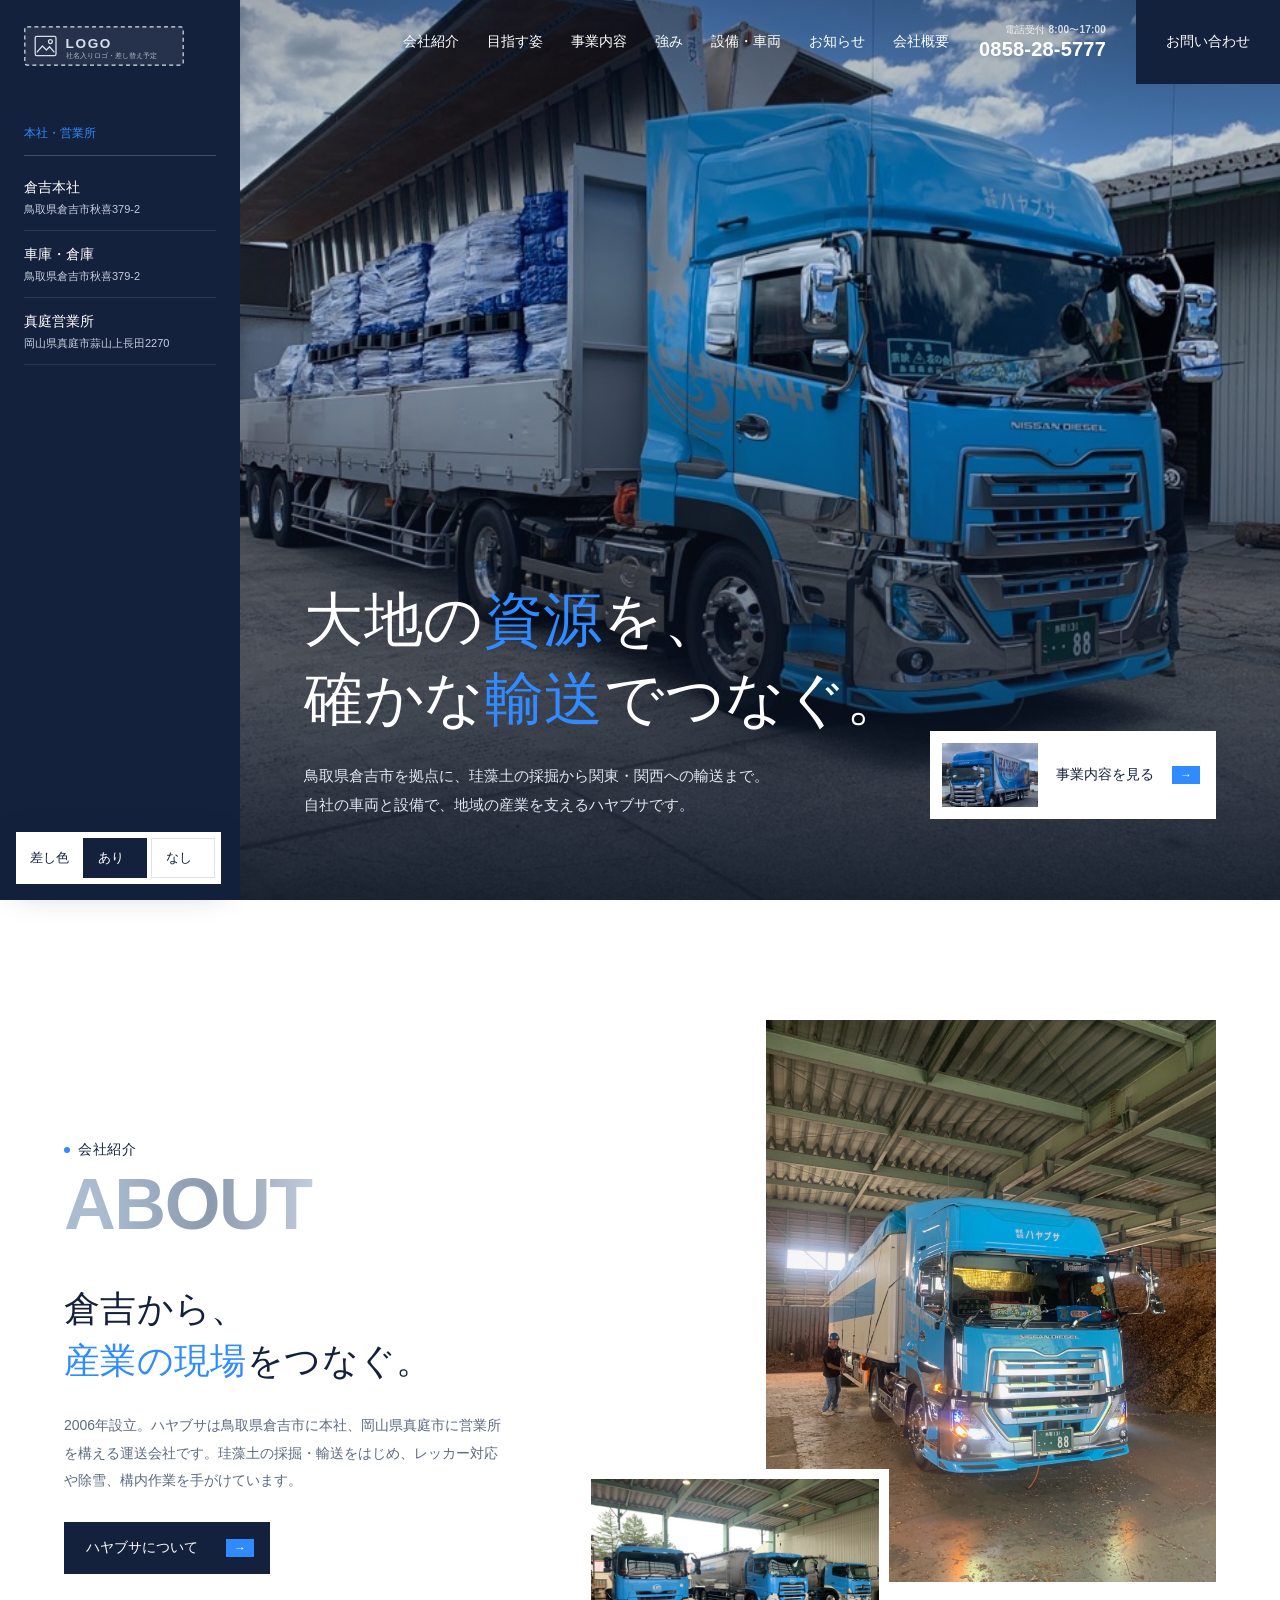
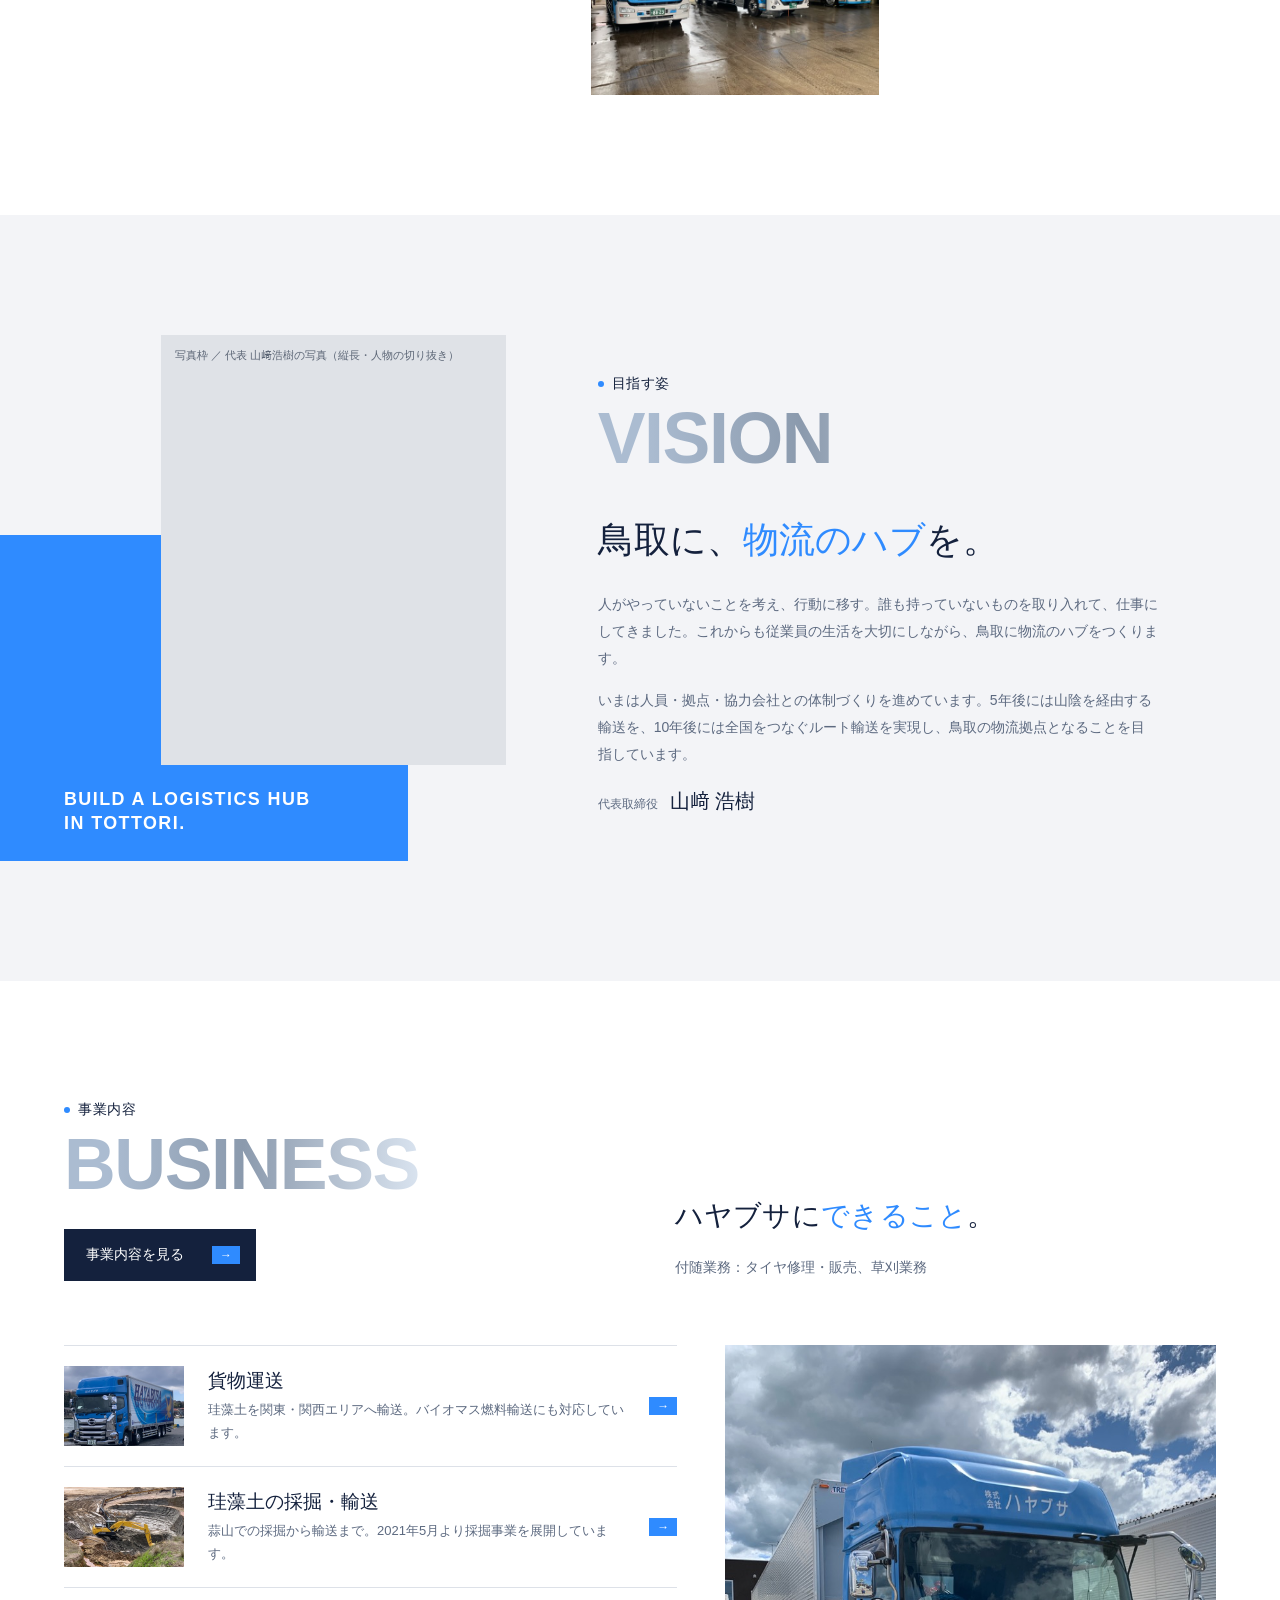
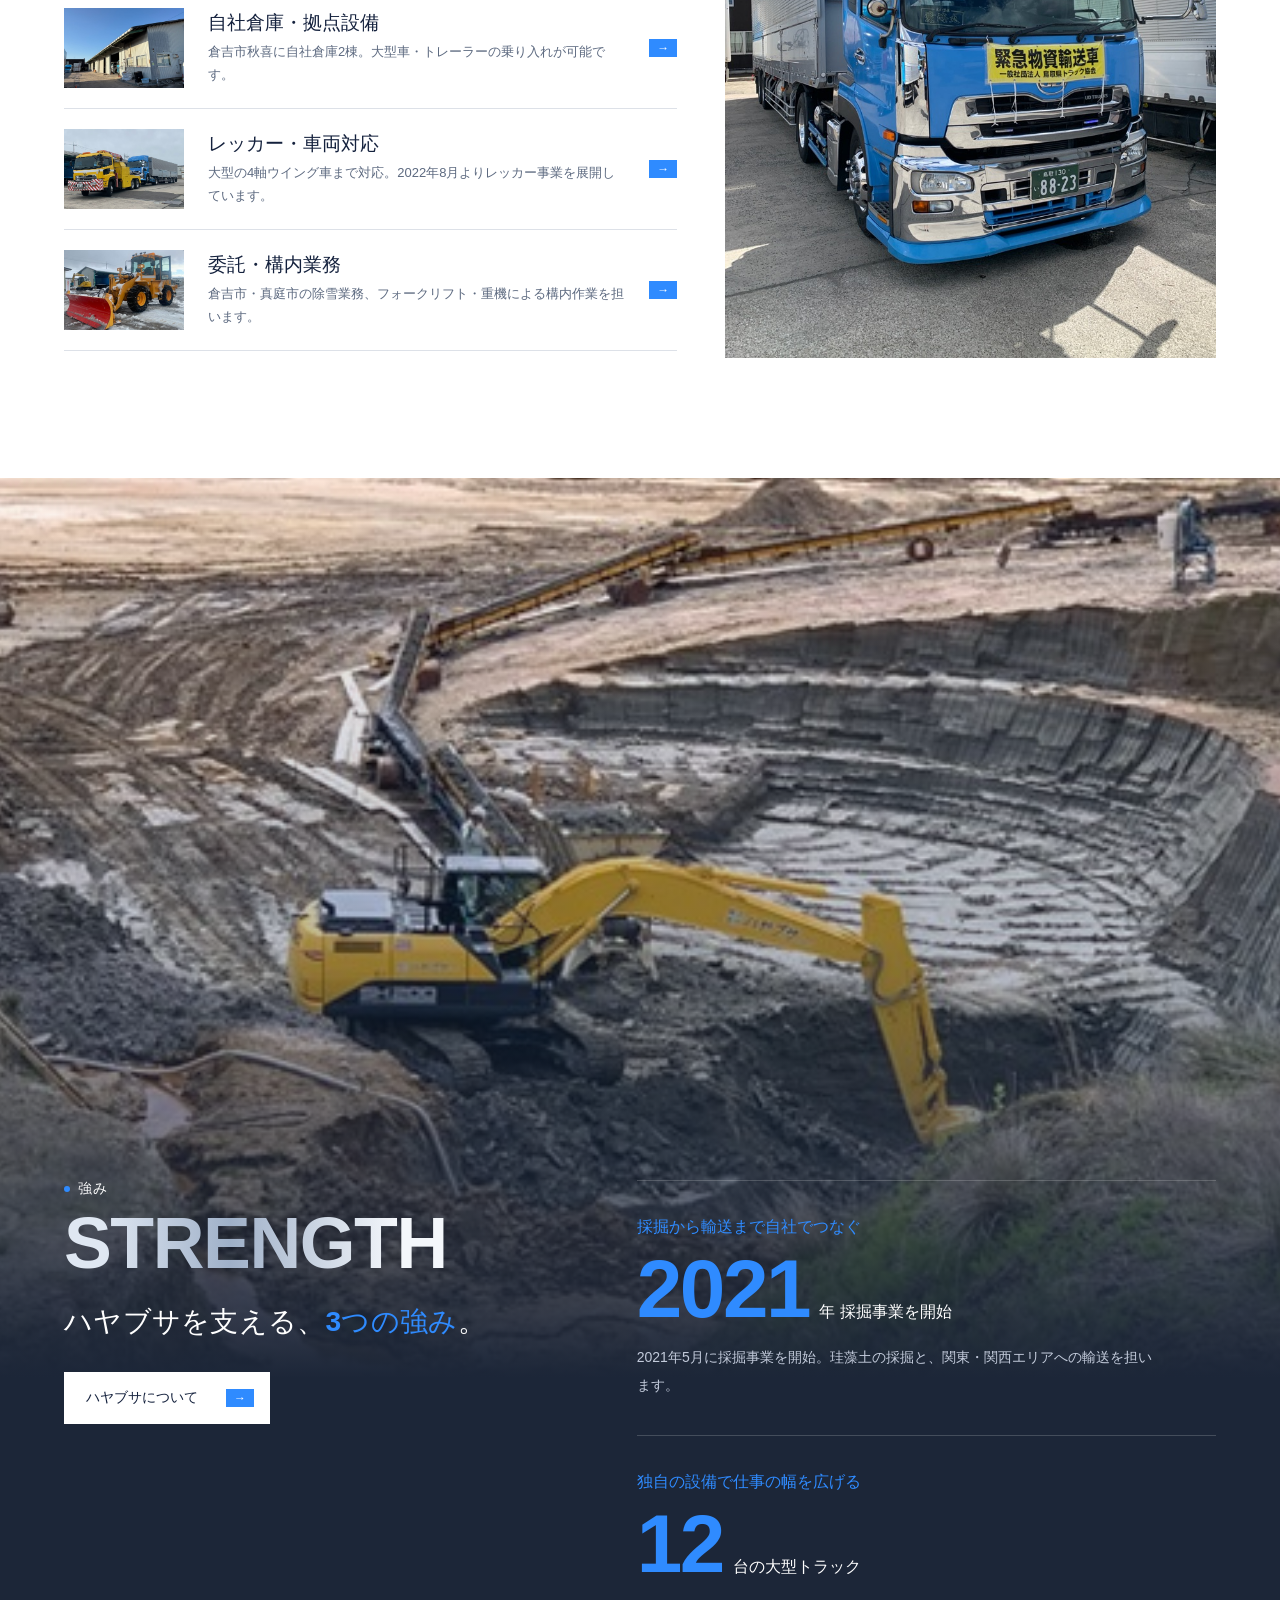
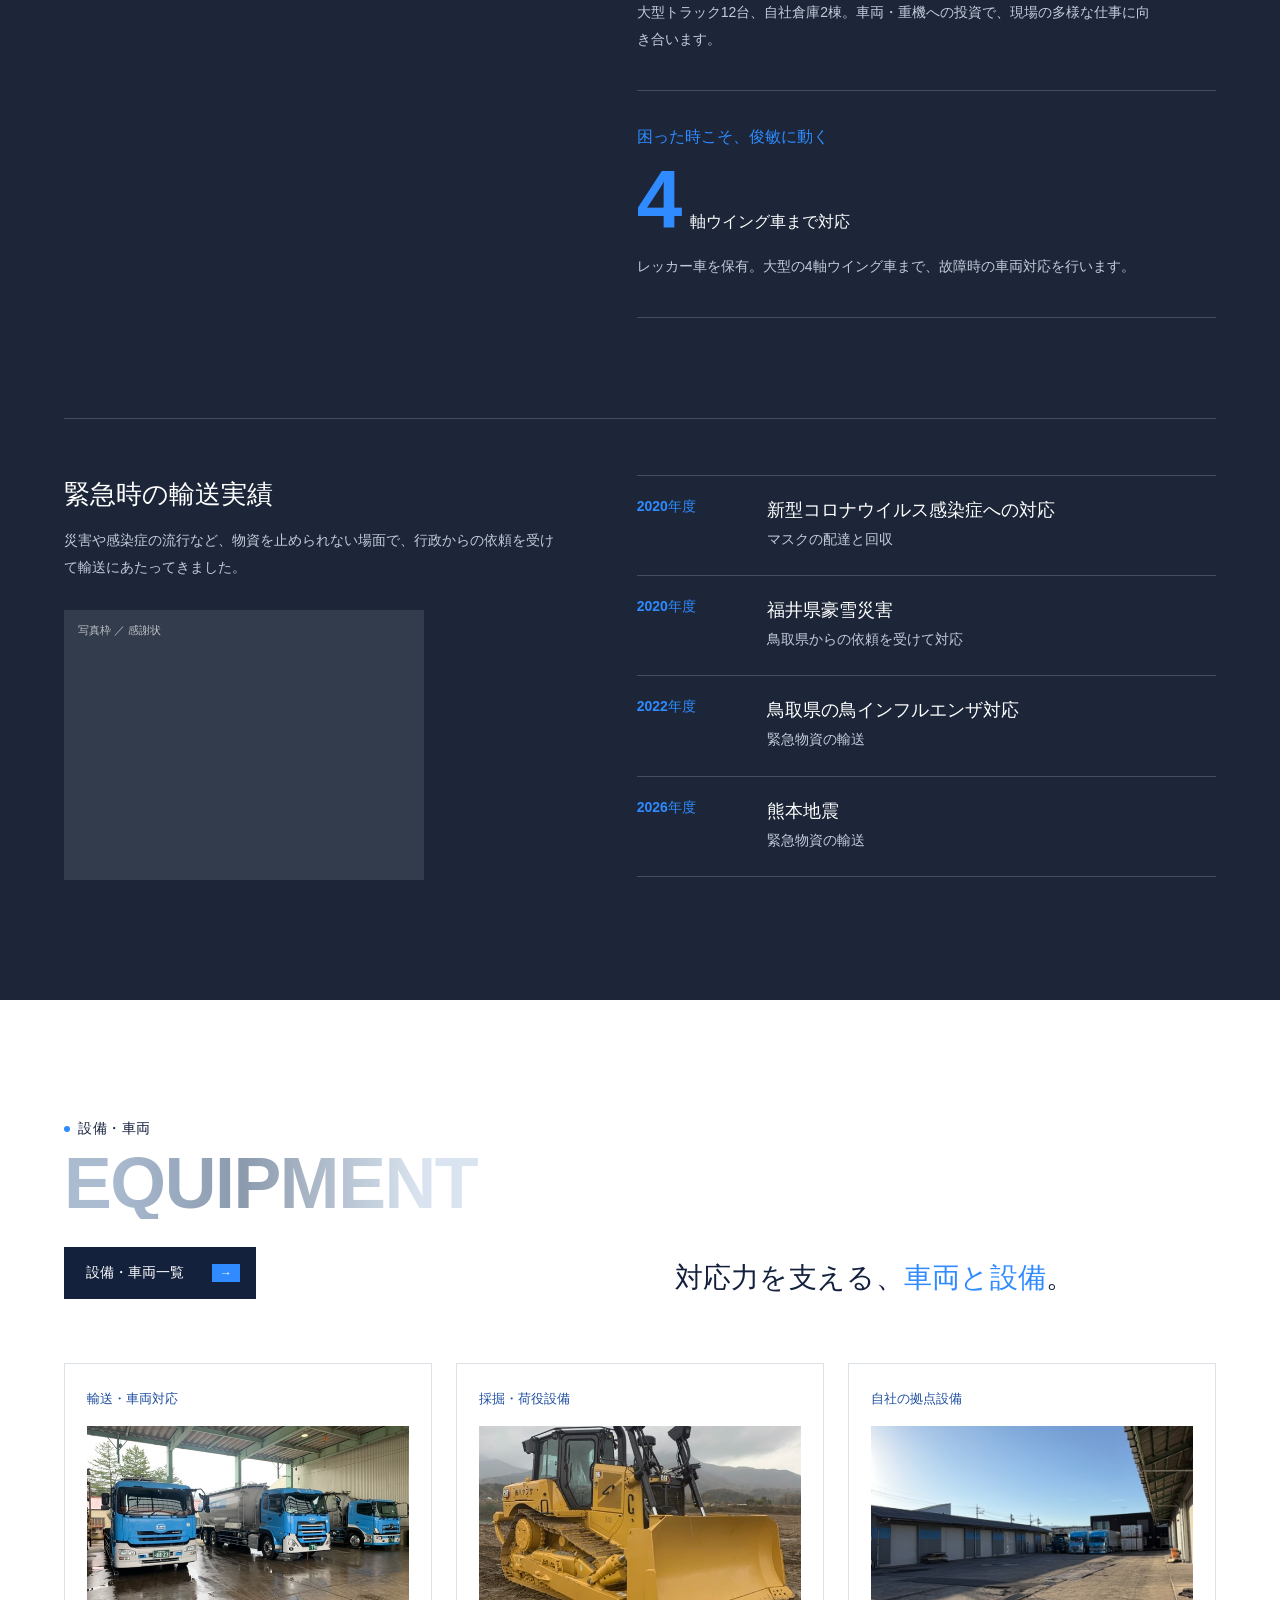
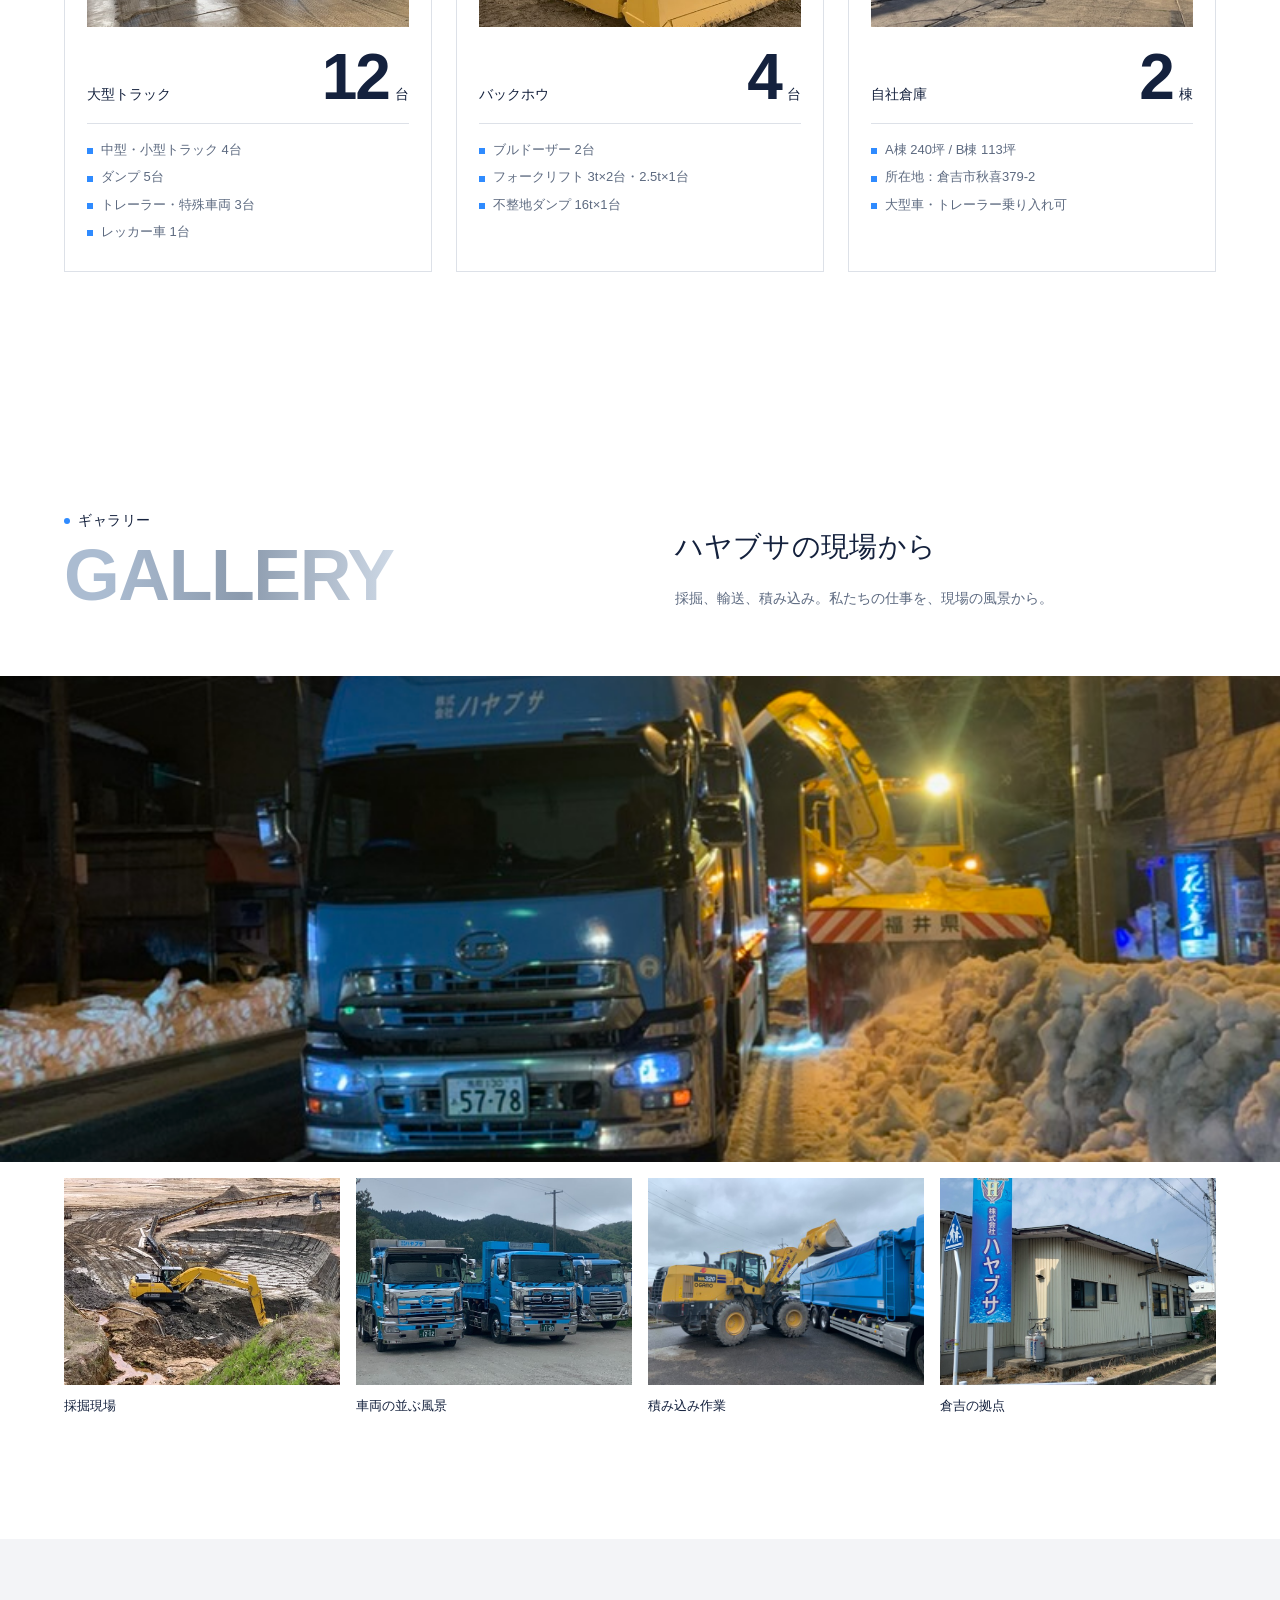
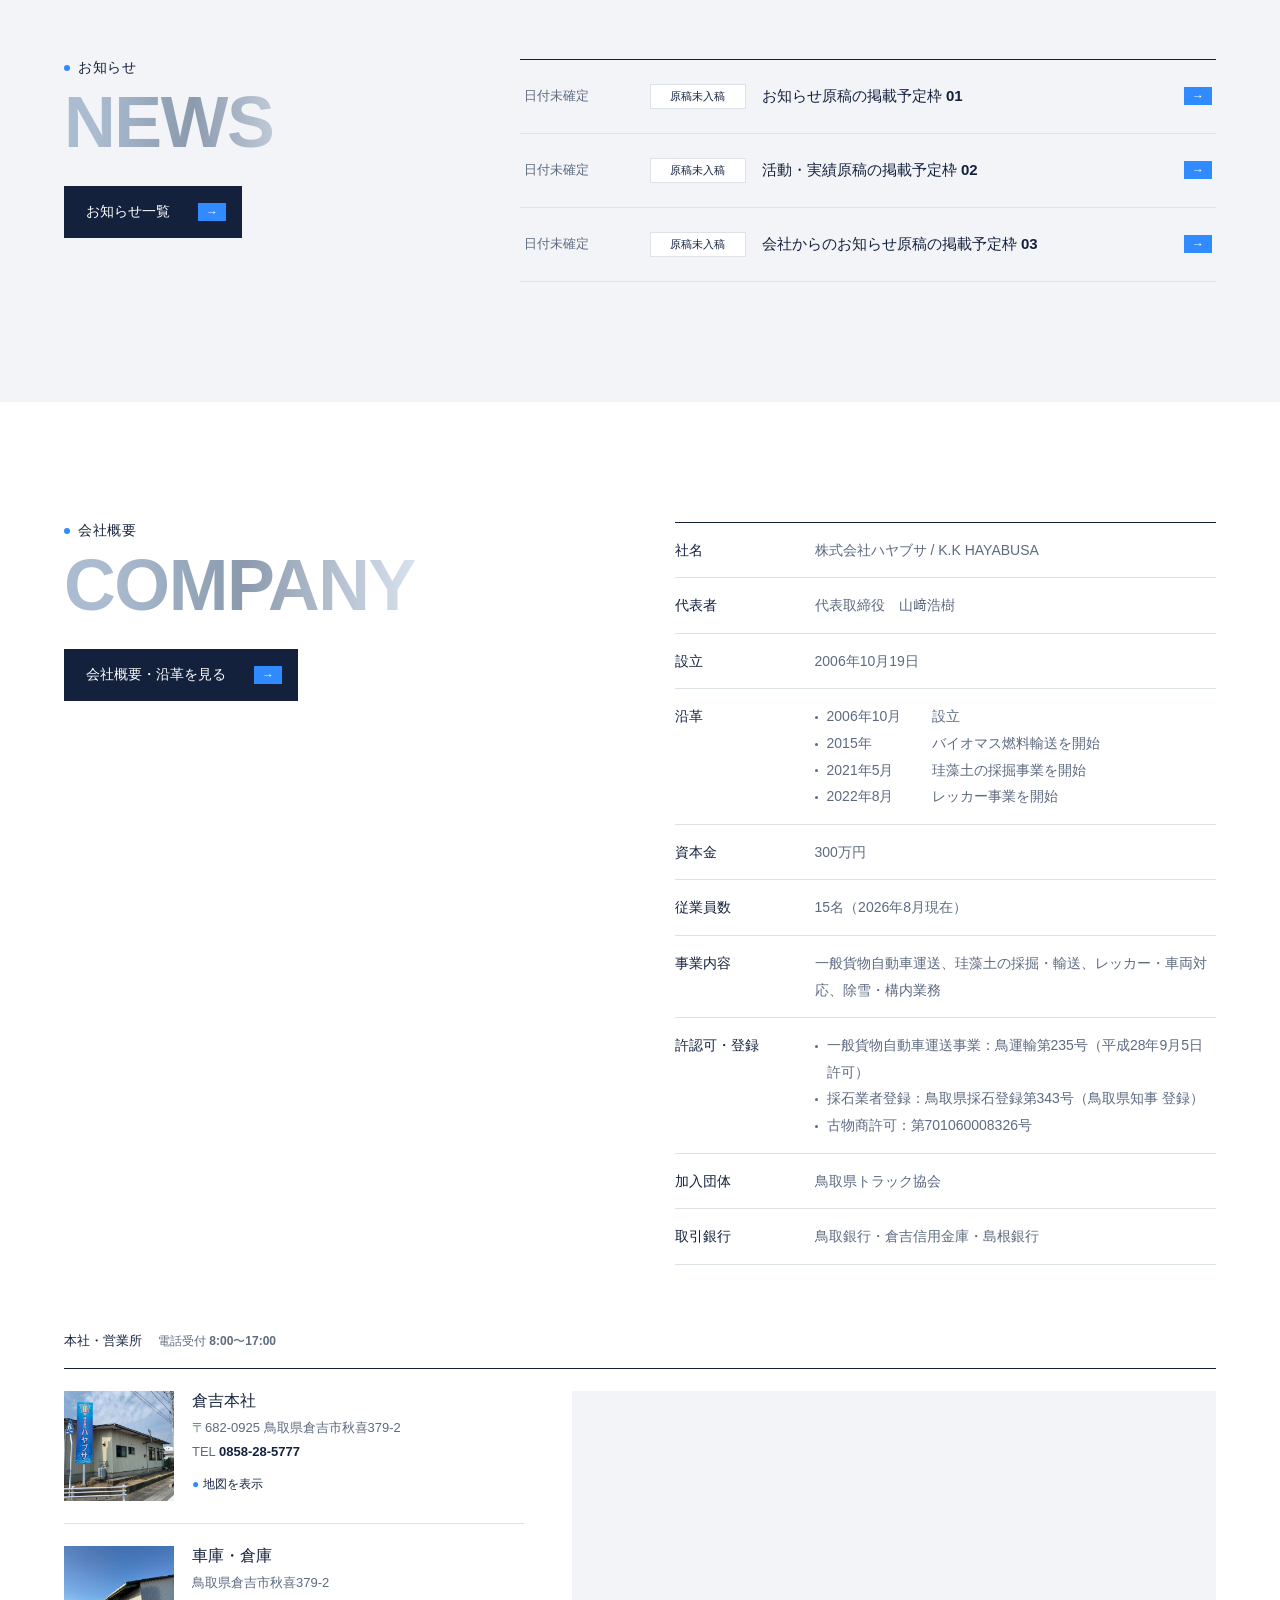
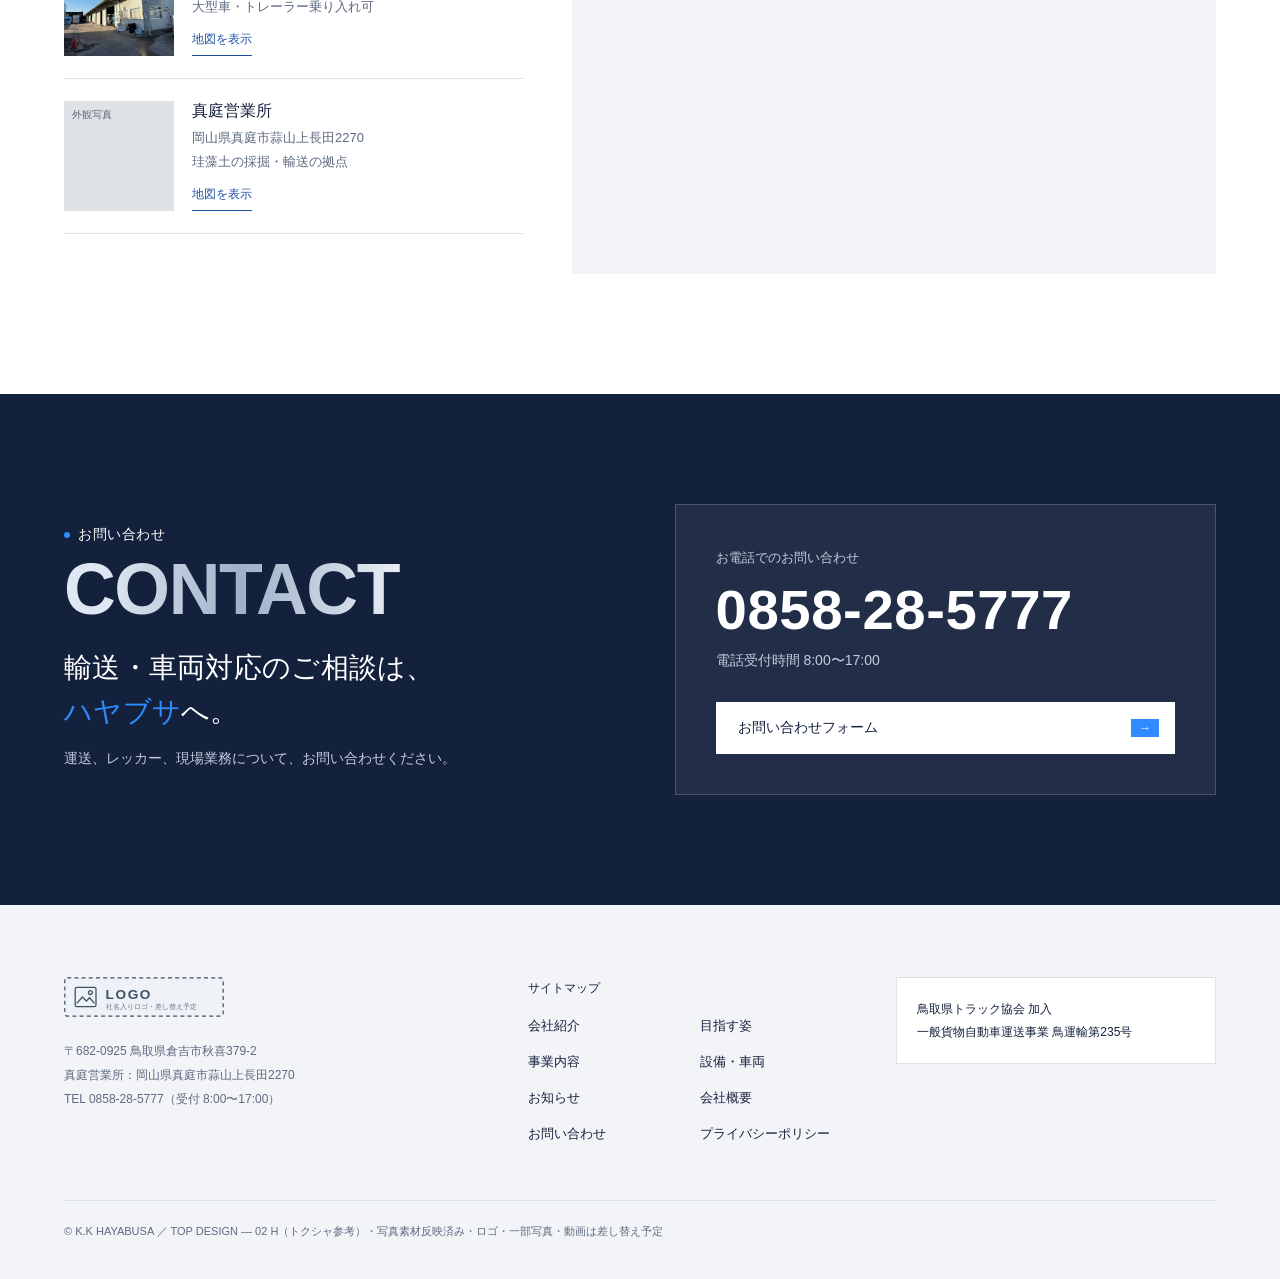
==== commit 0a59d059: "Replace H proposal photo placeholders with supplied photographs" ====
--- a/index.html
+++ b/index.html
@@ -1,24 +1,24 @@
 <!doctype html>
-<html lang="ja"><head><meta charset="utf-8"><meta name="viewport" content="width=device-width,initial-scale=1"><meta name="robots" content="noindex,nofollow,noarchive"><meta name="color-scheme" content="light"><title>株式会社ハヤブサ｜TOPデザイン H案（差し色確認用）</title><link rel="stylesheet" href="styles.css?v=26"><script src="client.js?v=3" defer></script><link rel="stylesheet" href="share.css?v=1"><script src="share.js?v=1" defer></script></head><body><div class="share-toggle" role="group" aria-label="差し色の切り替え"><span class="share-label">差し色</span><button type="button" data-accent="on" aria-pressed="true">あり</button><button type="button" data-accent="off" aria-pressed="false">なし</button></div>
+<html lang="ja"><head><meta charset="utf-8"><meta name="viewport" content="width=device-width,initial-scale=1"><meta name="robots" content="noindex,nofollow,noarchive"><meta name="color-scheme" content="light"><title>株式会社ハヤブサ｜TOPデザイン H案（差し色確認用）</title><link rel="stylesheet" href="styles.css?v=27"><script src="client.js?v=3" defer></script><link rel="stylesheet" href="share.css?v=1"><script src="share.js?v=1" defer></script></head><body><div class="share-toggle" role="group" aria-label="差し色の切り替え"><span class="share-label">差し色</span><button type="button" data-accent="on" aria-pressed="true">あり</button><button type="button" data-accent="off" aria-pressed="false">なし</button></div>
 <a class="skip-link" href="#hb-about">本文へ進む</a>
 <header class="hb-top"><div class="hb-brand"><img class="hb-logo hb-logo-light" src="logo-placeholder-light.svg" width="160" height="40" alt="株式会社ハヤブサ"><img class="hb-logo hb-logo-dark" src="logo-placeholder.svg" width="160" height="40" alt="株式会社ハヤブサ"></div><nav id="hb-nav" class="hb-nav" aria-label="メインナビゲーション"><button data-scroll="hb-about">会社紹介</button><button data-scroll="hb-vision">目指す姿</button><button data-scroll="hb-services">事業内容</button><button data-scroll="hb-strengths">強み</button><button data-scroll="hb-equipment">設備・車両</button><button data-scroll="hb-news">お知らせ</button><button data-scroll="hb-company">会社概要</button></nav><a class="hb-headtel" href="tel:0858285777"><small>電話受付 8:00〜17:00</small>0858-28-5777</a><button class="hb-headcta" data-scroll="hb-contact">お問い合わせ</button><button class="hb-menu" type="button" aria-expanded="false" aria-controls="hb-nav"><span></span><span></span><b>メニュー</b></button></header>
 <main class="hb-page">
 
-<section class="hb-hero" aria-label="メインビジュアル"><aside class="hb-side" aria-label="拠点"><img class="hb-logo" src="logo-placeholder-light.svg" width="160" height="40" alt="株式会社ハヤブサ"><div class="hb-side-list"><p class="hb-side-title">本社・営業所</p><ul><li><b>倉吉本社</b>鳥取県倉吉市秋喜379-2</li><li><b>車庫・倉庫</b>鳥取県倉吉市秋喜379-2</li><li><b>真庭営業所</b>岡山県真庭市蒜山上長田2270</li></ul></div><p class="hb-side-foot">© 2026 HAYABUSA</p></aside><div class="hb-hero-media hb-placeholder"><span class="hb-photo-tag">写真または動画枠 ／ 車両・倉庫・採掘現場（横長、暗めのトーン）</span></div><div class="hb-hero-copy"><h1>大地の<em class="hb-em">資源</em>を、<br>確かな<em class="hb-em">輸送</em>でつなぐ。</h1><p>鳥取県倉吉市を拠点に、珪藻土の採掘から関東・関西への輸送まで。<br>自社の車両と設備で、地域の産業を支えるハヤブサです。</p></div><button class="hb-hero-card" data-scroll="hb-services"><span class="hb-placeholder"><span class="hb-photo-tag">写真</span></span><span class="hb-hero-card-text">事業内容を見る</span><i class="hb-chip" aria-hidden="true">→</i></button></section>
+<section class="hb-hero" aria-label="メインビジュアル"><aside class="hb-side" aria-label="拠点"><img class="hb-logo" src="logo-placeholder-light.svg" width="160" height="40" alt="株式会社ハヤブサ"><div class="hb-side-list"><p class="hb-side-title">本社・営業所</p><ul><li><b>倉吉本社</b>鳥取県倉吉市秋喜379-2</li><li><b>車庫・倉庫</b>鳥取県倉吉市秋喜379-2</li><li><b>真庭営業所</b>岡山県真庭市蒜山上長田2270</li></ul></div><p class="hb-side-foot">© 2026 HAYABUSA</p></aside><div class="hb-hero-media hb-placeholder hb-photo"><img alt="荷物を積んだハヤブサの大型トラック" decoding="async" fetchpriority="high" height="1024" src="images/mail_084105_JST/IMG_9866.jpg" width="768"/></div><div class="hb-hero-copy"><h1>大地の<em class="hb-em">資源</em>を、<br>確かな<em class="hb-em">輸送</em>でつなぐ。</h1><p>鳥取県倉吉市を拠点に、珪藻土の採掘から関東・関西への輸送まで。<br>自社の車両と設備で、地域の産業を支えるハヤブサです。</p></div><button class="hb-hero-card" data-scroll="hb-services"><span class="hb-placeholder hb-photo"><img alt="ハヤブサの大型トラック" decoding="async" height="640" loading="lazy" src="images/mail_083027_JST/F501E256-.jpg" width="480"/></span><span class="hb-hero-card-text">事業内容を見る</span><i class="hb-chip" aria-hidden="true">→</i></button></section>
 
-<section class="hb-section hb-about" id="hb-about"><div class="hb-about-main"><div class="hb-about-text"><h2 class="hb-title"><span class="hb-title-ja">会社紹介</span><span class="hb-title-en" aria-hidden="true">ABOUT</span></h2><h3 class="hb-about-copy"><span class="hb-nw">倉吉から、</span><span class="hb-nw"><em class="hb-em">産業の現場</em>をつなぐ。</span></h3><p>2006年設立。ハヤブサは鳥取県倉吉市に本社、岡山県真庭市に営業所を構える運送会社です。珪藻土の採掘・輸送をはじめ、レッカー対応や除雪、構内作業を手がけています。</p><button class="hb-btn" data-destination="/company/">ハヤブサについて<i class="hb-chip" aria-hidden="true">→</i></button></div><div class="hb-about-photos"><span class="hb-placeholder hb-ph-main"><span class="hb-photo-tag">写真枠 ／ 現場で働く従業員（縦長）</span></span><span class="hb-placeholder hb-ph-sub"><span class="hb-photo-tag">写真枠 ／ 倉吉の拠点と車両</span></span></div></div></section>
+<section class="hb-section hb-about" id="hb-about"><div class="hb-about-main"><div class="hb-about-text"><h2 class="hb-title"><span class="hb-title-ja">会社紹介</span><span class="hb-title-en" aria-hidden="true">ABOUT</span></h2><h3 class="hb-about-copy"><span class="hb-nw">倉吉から、</span><span class="hb-nw"><em class="hb-em">産業の現場</em>をつなぐ。</span></h3><p>2006年設立。ハヤブサは鳥取県倉吉市に本社、岡山県真庭市に営業所を構える運送会社です。珪藻土の採掘・輸送をはじめ、レッカー対応や除雪、構内作業を手がけています。</p><button class="hb-btn" data-destination="/company/">ハヤブサについて<i class="hb-chip" aria-hidden="true">→</i></button></div><div class="hb-about-photos"><span class="hb-placeholder hb-ph-main hb-photo"><img alt="倉庫内のハヤブサのトラック" decoding="async" height="1024" loading="lazy" src="images/%E8%BF%BD%E5%8A%A0_mail_0907_JST/509486A8-.jpg" width="768"/></span><span class="hb-placeholder hb-ph-sub hb-photo"><img alt="倉庫に並ぶ車両" decoding="async" height="480" loading="lazy" src="images/mail_083027_JST/C8130447-.jpg" width="640"/></span></div></div></section>
 
 <section class="hb-section hb-vision" id="hb-vision"><div class="hb-vision-grid"><div class="hb-vision-media"><span class="hb-placeholder hb-vision-photo"><span class="hb-photo-tag">写真枠 ／ 代表 山﨑浩樹の写真（縦長・人物の切り抜き）</span></span><p class="hb-vision-band" aria-hidden="true">BUILD A LOGISTICS HUB<br>IN TOTTORI.</p></div><div class="hb-vision-text"><h2 class="hb-title"><span class="hb-title-ja">目指す姿</span><span class="hb-title-en" aria-hidden="true">VISION</span></h2><h3 class="hb-vision-copy">鳥取に、<em class="hb-em">物流のハブ</em>を。</h3><p>人がやっていないことを考え、行動に移す。誰も持っていないものを取り入れて、仕事にしてきました。これからも従業員の生活を大切にしながら、鳥取に物流のハブをつくります。</p><p>いまは人員・拠点・協力会社との体制づくりを進めています。5年後には山陰を経由する輸送を、10年後には全国をつなぐルート輸送を実現し、鳥取の物流拠点となることを目指しています。</p><p class="hb-vision-name">代表取締役<b>山﨑 浩樹</b></p></div></div></section>
 
 <section class="hb-section hb-business" id="hb-services"><div class="hb-split"><div><h2 class="hb-title"><span class="hb-title-ja">事業内容</span><span class="hb-title-en" aria-hidden="true">BUSINESS</span></h2><button class="hb-btn" data-destination="/service/">事業内容を見る<i class="hb-chip" aria-hidden="true">→</i></button></div><div class="hb-split-text"><h3 class="hb-lead">ハヤブサに<em class="hb-em">できること</em>。</h3><p>付随業務：タイヤ修理・販売、草刈業務</p></div></div><div class="hb-biz"><ul class="hb-biz-list">
-<li><button data-destination="/service/"><span class="hb-placeholder hb-thumb"><span class="hb-photo-tag">写真</span></span><span class="hb-biz-body"><b>貨物運送</b><span>珪藻土を関東・関西エリアへ輸送。バイオマス燃料輸送にも対応しています。</span></span><i class="hb-chip" aria-hidden="true">→</i></button></li>
-<li><button data-destination="/service/#diatomite"><span class="hb-placeholder hb-thumb"><span class="hb-photo-tag">写真</span></span><span class="hb-biz-body"><b>珪藻土の採掘・輸送</b><span>蒜山での採掘から輸送まで。2021年5月より採掘事業を展開しています。</span></span><i class="hb-chip" aria-hidden="true">→</i></button></li>
-<li><button data-destination="/service/#warehouse"><span class="hb-placeholder hb-thumb"><span class="hb-photo-tag">写真</span></span><span class="hb-biz-body"><b>自社倉庫・拠点設備</b><span>倉吉市秋喜に自社倉庫2棟。大型車・トレーラーの乗り入れが可能です。</span></span><i class="hb-chip" aria-hidden="true">→</i></button></li>
-<li><button data-destination="/service/"><span class="hb-placeholder hb-thumb"><span class="hb-photo-tag">写真</span></span><span class="hb-biz-body"><b>レッカー・車両対応</b><span>大型の4軸ウイング車まで対応。2022年8月よりレッカー事業を展開しています。</span></span><i class="hb-chip" aria-hidden="true">→</i></button></li>
-<li><button data-destination="/service/"><span class="hb-placeholder hb-thumb"><span class="hb-photo-tag">写真</span></span><span class="hb-biz-body"><b>委託・構内業務</b><span>倉吉市・真庭市の除雪業務、フォークリフト・重機による構内作業を担います。</span></span><i class="hb-chip" aria-hidden="true">→</i></button></li>
-</ul><span class="hb-placeholder hb-biz-photo"><span class="hb-photo-tag">写真枠 ／ 大型トラックの走行・積み込み（縦長）</span></span></div></section>
+<li><button data-destination="/service/"><span class="hb-placeholder hb-thumb hb-photo"><img alt="貨物輸送を担う大型トラック" decoding="async" height="640" loading="lazy" src="images/mail_083027_JST/F501E256-.jpg" width="480"/></span><span class="hb-biz-body"><b>貨物運送</b><span>珪藻土を関東・関西エリアへ輸送。バイオマス燃料輸送にも対応しています。</span></span><i class="hb-chip" aria-hidden="true">→</i></button></li>
+<li><button data-destination="/service/#diatomite"><span class="hb-placeholder hb-thumb hb-photo"><img alt="珪藻土の採掘現場とバックホウ" decoding="async" height="360" loading="lazy" src="images/mail_083335_JST/D0726F63-.jpg" width="480"/></span><span class="hb-biz-body"><b>珪藻土の採掘・輸送</b><span>蒜山での採掘から輸送まで。2021年5月より採掘事業を展開しています。</span></span><i class="hb-chip" aria-hidden="true">→</i></button></li>
+<li><button data-destination="/service/#warehouse"><span class="hb-placeholder hb-thumb hb-photo"><img alt="ハヤブサの自社倉庫の外観" decoding="async" height="1024" loading="lazy" src="images/mail_083027_JST/IMG_0410.jpg" width="768"/></span><span class="hb-biz-body"><b>自社倉庫・拠点設備</b><span>倉吉市秋喜に自社倉庫2棟。大型車・トレーラーの乗り入れが可能です。</span></span><i class="hb-chip" aria-hidden="true">→</i></button></li>
+<li><button data-destination="/service/"><span class="hb-placeholder hb-thumb hb-photo"><img alt="レッカー車と大型トラック" decoding="async" height="600" loading="lazy" src="images/mail_083117_JST/522DA483-.jpg" width="800"/></span><span class="hb-biz-body"><b>レッカー・車両対応</b><span>大型の4軸ウイング車まで対応。2022年8月よりレッカー事業を展開しています。</span></span><i class="hb-chip" aria-hidden="true">→</i></button></li>
+<li><button data-destination="/service/"><span class="hb-placeholder hb-thumb hb-photo"><img alt="雪の現場で稼働する除雪車両" decoding="async" height="640" loading="lazy" src="images/mail_083117_JST/D3CCD402-.jpg" width="480"/></span><span class="hb-biz-body"><b>委託・構内業務</b><span>倉吉市・真庭市の除雪業務、フォークリフト・重機による構内作業を担います。</span></span><i class="hb-chip" aria-hidden="true">→</i></button></li>
+</ul><span class="hb-placeholder hb-biz-photo hb-photo"><img alt="ハヤブサの大型トラックの正面" decoding="async" height="1024" loading="lazy" src="images/mail_084105_JST/IMG_9868.jpg" width="768"/></span></div></section>
 
-<section class="hb-strengths" id="hb-strengths"><div class="hb-strengths-bg" aria-hidden="true"><span class="hb-placeholder"><span class="hb-photo-tag">写真枠 ／ 採掘場のドローン写真（空撮・全幅の横長）</span></span><i class="hb-strengths-veil"></i></div><div class="hb-strengths-inner"><div class="hb-strengths-head"><h2 class="hb-title hb-title-light"><span class="hb-title-ja">強み</span><span class="hb-title-en" aria-hidden="true">STRENGTH</span></h2><p class="hb-lead">ハヤブサを支える、<em class="hb-em">3つの強み</em>。</p><button class="hb-btn hb-btn-light" data-destination="/company/">ハヤブサについて<i class="hb-chip" aria-hidden="true">→</i></button></div><ol class="hb-figures">
+<section class="hb-strengths" id="hb-strengths"><div class="hb-strengths-bg" aria-hidden="true"><span class="hb-placeholder hb-photo"><img alt="珪藻土の採掘現場" decoding="async" height="360" loading="lazy" src="images/mail_083335_JST/D0726F63-.jpg" width="480"/></span><i class="hb-strengths-veil"></i></div><div class="hb-strengths-inner"><div class="hb-strengths-head"><h2 class="hb-title hb-title-light"><span class="hb-title-ja">強み</span><span class="hb-title-en" aria-hidden="true">STRENGTH</span></h2><p class="hb-lead">ハヤブサを支える、<em class="hb-em">3つの強み</em>。</p><button class="hb-btn hb-btn-light" data-destination="/company/">ハヤブサについて<i class="hb-chip" aria-hidden="true">→</i></button></div><ol class="hb-figures">
 <li><h3>採掘から輸送まで自社でつなぐ</h3><p class="hb-figure"><strong>2021</strong><span>年 採掘事業を開始</span></p><p>2021年5月に採掘事業を開始。珪藻土の採掘と、関東・関西エリアへの輸送を担います。</p></li>
 <li><h3>独自の設備で仕事の幅を広げる</h3><p class="hb-figure"><strong>12</strong><span>台の大型トラック</span></p><p>大型トラック12台、自社倉庫2棟。車両・重機への投資で、現場の多様な仕事に向き合います。</p></li>
 <li><h3>困った時こそ、俊敏に動く</h3><p class="hb-figure"><strong>4</strong><span>軸ウイング車まで対応</span></p><p>レッカー車を保有。大型の4軸ウイング車まで、故障時の車両対応を行います。</p></li>
@@ -31,12 +31,12 @@
 </ul></div></section>
 
 <section class="hb-section hb-equipment" id="hb-equipment"><div class="hb-split"><div><h2 class="hb-title"><span class="hb-title-ja">設備・車両</span><span class="hb-title-en" aria-hidden="true">EQUIPMENT</span></h2><button class="hb-btn" data-destination="/equipment/">設備・車両一覧<i class="hb-chip" aria-hidden="true">→</i></button></div><div class="hb-split-text"><h3 class="hb-lead">対応力を支える、<em class="hb-em">車両と設備</em>。</h3></div></div><div class="hb-equip-grid">
-<div class="hb-equip"><p class="hb-equip-label">輸送・車両対応</p><span class="hb-placeholder"><span class="hb-photo-tag">写真枠 ／ 大型トラック・レッカー車</span></span><p class="hb-count"><span>大型トラック</span><strong>12</strong><span>台</span></p><ul><li>中型・小型トラック 4台</li><li>ダンプ 5台</li><li>トレーラー・特殊車両 3台</li><li>レッカー車 1台</li></ul></div>
-<div class="hb-equip"><p class="hb-equip-label">採掘・荷役設備</p><span class="hb-placeholder"><span class="hb-photo-tag">写真枠 ／ バックホウ・フォークリフト</span></span><p class="hb-count"><span>バックホウ</span><strong>4</strong><span>台</span></p><ul><li>ブルドーザー 2台</li><li>フォークリフト 3t×2台・2.5t×1台</li><li>不整地ダンプ 16t×1台</li></ul></div>
-<div class="hb-equip"><p class="hb-equip-label">自社の拠点設備</p><span class="hb-placeholder"><span class="hb-photo-tag">写真枠 ／ 倉吉市秋喜の自社倉庫</span></span><p class="hb-count"><span>自社倉庫</span><strong>2</strong><span>棟</span></p><ul><li>A棟 240坪 / B棟 113坪</li><li>所在地：倉吉市秋喜379-2</li><li>大型車・トレーラー乗り入れ可</li></ul></div>
+<div class="hb-equip"><p class="hb-equip-label">輸送・車両対応</p><span class="hb-placeholder hb-photo"><img alt="倉庫に並ぶハヤブサの車両" decoding="async" height="480" loading="lazy" src="images/mail_083027_JST/C8130447-.jpg" width="640"/></span><p class="hb-count"><span>大型トラック</span><strong>12</strong><span>台</span></p><ul><li>中型・小型トラック 4台</li><li>ダンプ 5台</li><li>トレーラー・特殊車両 3台</li><li>レッカー車 1台</li></ul></div>
+<div class="hb-equip"><p class="hb-equip-label">採掘・荷役設備</p><span class="hb-placeholder hb-photo"><img alt="採掘現場で使用するブルドーザー" decoding="async" height="800" loading="lazy" src="images/mail_083117_JST/CA352D6F-.jpg" width="600"/></span><p class="hb-count"><span>バックホウ</span><strong>4</strong><span>台</span></p><ul><li>ブルドーザー 2台</li><li>フォークリフト 3t×2台・2.5t×1台</li><li>不整地ダンプ 16t×1台</li></ul></div>
+<div class="hb-equip"><p class="hb-equip-label">自社の拠点設備</p><span class="hb-placeholder hb-photo"><img alt="自社倉庫と構内の様子" decoding="async" height="1024" loading="lazy" src="images/mail_083027_JST/IMG_0411.jpg" width="768"/></span><p class="hb-count"><span>自社倉庫</span><strong>2</strong><span>棟</span></p><ul><li>A棟 240坪 / B棟 113坪</li><li>所在地：倉吉市秋喜379-2</li><li>大型車・トレーラー乗り入れ可</li></ul></div>
 </div></section>
 
-<section class="hb-gallerysection" id="hb-gallery"><div class="hb-section hb-gallery-head"><div class="hb-split"><div><h2 class="hb-title"><span class="hb-title-ja">ギャラリー</span><span class="hb-title-en" aria-hidden="true">GALLERY</span></h2></div><div class="hb-split-text"><h3 class="hb-lead">ハヤブサの現場から</h3><p>採掘、輸送、積み込み。私たちの仕事を、現場の風景から。</p></div></div></div><span class="hb-placeholder hb-panorama"><span class="hb-photo-tag">写真枠 ／ 倉吉・蒜山の風景と車両（全幅の横長）</span></span><ul class="hb-strip"><li><span class="hb-placeholder"><span class="hb-photo-tag">写真枠 01</span></span><p>採掘現場</p></li><li><span class="hb-placeholder"><span class="hb-photo-tag">写真枠 02</span></span><p>車両の並ぶ風景</p></li><li><span class="hb-placeholder"><span class="hb-photo-tag">写真枠 03</span></span><p>積み込み作業</p></li><li><span class="hb-placeholder"><span class="hb-photo-tag">写真枠 04</span></span><p>倉吉の拠点</p></li></ul></section>
+<section class="hb-gallerysection" id="hb-gallery"><div class="hb-section hb-gallery-head"><div class="hb-split"><div><h2 class="hb-title"><span class="hb-title-ja">ギャラリー</span><span class="hb-title-en" aria-hidden="true">GALLERY</span></h2></div><div class="hb-split-text"><h3 class="hb-lead">ハヤブサの現場から</h3><p>採掘、輸送、積み込み。私たちの仕事を、現場の風景から。</p></div></div></div><span class="hb-placeholder hb-panorama hb-photo"><img alt="雪の夜に稼働するハヤブサの大型トラック" decoding="async" height="600" loading="lazy" src="images/mail_084105_JST/DFBA4855-.jpg" width="800"/></span><ul class="hb-strip"><li><span class="hb-placeholder hb-photo"><img alt="採掘現場と重機" decoding="async" height="360" loading="lazy" src="images/mail_083335_JST/D0726F63-.jpg" width="480"/></span><p>採掘現場</p></li><li><span class="hb-placeholder hb-photo"><img alt="青いトラックが並ぶ風景" decoding="async" height="1024" loading="lazy" src="images/mail_083027_JST/8575B940-.jpg" width="768"/></span><p>車両の並ぶ風景</p></li><li><span class="hb-placeholder hb-photo"><img alt="重機でトラックへ積み込む作業" decoding="async" height="480" loading="lazy" src="images/mail_083151_JST/9B75D0AB-.jpg" width="640"/></span><p>積み込み作業</p></li><li><span class="hb-placeholder hb-photo"><img alt="ハヤブサの看板と事務所の外観" decoding="async" height="1024" loading="lazy" src="images/mail_083027_JST/IMG_9839.jpg" width="768"/></span><p>倉吉の拠点</p></li></ul></section>
 
 <section class="hb-section hb-newssection" id="hb-news"><div class="hb-news-grid"><div><h2 class="hb-title"><span class="hb-title-ja">お知らせ</span><span class="hb-title-en" aria-hidden="true">NEWS</span></h2><button class="hb-btn" data-destination="/news/">お知らせ一覧<i class="hb-chip" aria-hidden="true">→</i></button></div><ul class="hb-news">
 <li><button data-destination="/news/"><time>日付未確定</time><span class="hb-newstag">原稿未入稿</span><span class="hb-newstitle">お知らせ原稿の掲載予定枠 01</span><i class="hb-chip" aria-hidden="true">→</i></button></li>
@@ -56,14 +56,14 @@
 <tr><th scope="row">加入団体</th><td>鳥取県トラック協会</td></tr>
 <tr><th scope="row">取引銀行</th><td>鳥取銀行・倉吉信用金庫・島根銀行</td></tr>
 </tbody></table></div></div><div class="hb-offices"><p class="hb-offices-title">本社・営業所<small>電話受付 8:00〜17:00</small></p><div class="hb-offices-body"><ul>
-<li><span class="hb-placeholder"><span class="hb-photo-tag">外観写真</span></span><div><h3>倉吉本社</h3><p>〒682-0925 鳥取県倉吉市秋喜379-2</p><p>TEL <a href="tel:0858285777">0858-28-5777</a></p><button class="hb-maplink" type="button" data-map="https://maps.google.com/maps?q=35.4294110,133.7963575&amp;z=16&amp;output=embed" data-map-name="倉吉本社" aria-pressed="true">地図を表示</button></div></li>
-<li><span class="hb-placeholder"><span class="hb-photo-tag">外観写真</span></span><div><h3>車庫・倉庫</h3><p>鳥取県倉吉市秋喜379-2</p><p>大型車・トレーラー乗り入れ可</p><button class="hb-maplink" type="button" data-map="https://maps.google.com/maps?q=%E9%B3%A5%E5%8F%96%E7%9C%8C%E5%80%89%E5%90%89%E5%B8%82%E7%A7%8B%E5%96%9C379-2&amp;z=15&amp;output=embed" data-map-name="車庫・倉庫" aria-pressed="false">地図を表示</button></div></li>
+<li><span class="hb-placeholder hb-photo"><img alt="ハヤブサの本社外観" decoding="async" height="1024" loading="lazy" src="images/mail_083027_JST/IMG_9839.jpg" width="768"/></span><div><h3>倉吉本社</h3><p>〒682-0925 鳥取県倉吉市秋喜379-2</p><p>TEL <a href="tel:0858285777">0858-28-5777</a></p><button class="hb-maplink" type="button" data-map="https://maps.google.com/maps?q=35.4294110,133.7963575&amp;z=16&amp;output=embed" data-map-name="倉吉本社" aria-pressed="true">地図を表示</button></div></li>
+<li><span class="hb-placeholder hb-photo"><img alt="ハヤブサの車庫・倉庫の外観" decoding="async" height="1024" loading="lazy" src="images/mail_083027_JST/IMG_0410.jpg" width="768"/></span><div><h3>車庫・倉庫</h3><p>鳥取県倉吉市秋喜379-2</p><p>大型車・トレーラー乗り入れ可</p><button class="hb-maplink" type="button" data-map="https://maps.google.com/maps?q=%E9%B3%A5%E5%8F%96%E7%9C%8C%E5%80%89%E5%90%89%E5%B8%82%E7%A7%8B%E5%96%9C379-2&amp;z=15&amp;output=embed" data-map-name="車庫・倉庫" aria-pressed="false">地図を表示</button></div></li>
 <li><span class="hb-placeholder"><span class="hb-photo-tag">外観写真</span></span><div><h3>真庭営業所</h3><p>岡山県真庭市蒜山上長田2270</p><p>珪藻土の採掘・輸送の拠点</p><button class="hb-maplink" type="button" data-map="https://maps.google.com/maps?q=%E5%B2%A1%E5%B1%B1%E7%9C%8C%E7%9C%9F%E5%BA%AD%E5%B8%82%E8%92%9C%E5%B1%B1%E4%B8%8A%E9%95%B7%E7%94%B02270&amp;z=15&amp;output=embed" data-map-name="真庭営業所" aria-pressed="false">地図を表示</button></div></li>
 </ul><div class="hb-map"><iframe title="地図：倉吉本社" src="https://maps.google.com/maps?q=35.4294110,133.7963575&amp;z=16&amp;output=embed" referrerpolicy="no-referrer-when-downgrade" allowfullscreen></iframe></div></div></div>
 </section>
 
 <section class="hb-contact" id="hb-contact"><div class="hb-contact-inner"><div><h2 class="hb-title hb-title-light"><span class="hb-title-ja">お問い合わせ</span><span class="hb-title-en" aria-hidden="true">CONTACT</span></h2><p class="hb-lead"><span class="hb-nw">輸送・車両対応のご相談は、</span><span class="hb-nw"><em class="hb-em">ハヤブサ</em>へ。</span></p><p>運送、レッカー、現場業務について、お問い合わせください。</p></div><div class="hb-contact-box"><p class="hb-contact-label">お電話でのお問い合わせ</p><a class="hb-tel" href="tel:0858285777">0858-28-5777</a><p>電話受付時間 8:00〜17:00</p><button class="hb-btn hb-btn-light" data-destination="/contact/">お問い合わせフォーム<i class="hb-chip" aria-hidden="true">→</i></button></div></div></section>
 </main>
-<footer class="hb-footer"><div class="hb-footer-inner"><div><img class="hb-logo" src="logo-placeholder.svg" width="160" height="40" alt="株式会社ハヤブサ"><p>〒682-0925 鳥取県倉吉市秋喜379-2<br>真庭営業所：岡山県真庭市蒜山上長田2270<br>TEL 0858-28-5777（受付 8:00〜17:00）</p></div><nav class="hb-footnav" aria-label="フッターナビゲーション"><p class="hb-footnav-title">サイトマップ</p><button data-scroll="hb-about">会社紹介</button><button data-scroll="hb-vision">目指す姿</button><button data-scroll="hb-services">事業内容</button><button data-scroll="hb-equipment">設備・車両</button><button data-scroll="hb-news">お知らせ</button><button data-scroll="hb-company">会社概要</button><button data-scroll="hb-contact">お問い合わせ</button><button data-destination="/privacy/">プライバシーポリシー</button></nav><div class="hb-footer-badge"><p>鳥取県トラック協会 加入</p><p>一般貨物自動車運送事業 鳥運輸第235号</p></div></div><p class="hb-copyright">© K.K HAYABUSA ／ TOP DESIGN — 02 H（トクシャ参考）・ロゴ・写真・動画は差し替え予定</p></footer>
+<footer class="hb-footer"><div class="hb-footer-inner"><div><img class="hb-logo" src="logo-placeholder.svg" width="160" height="40" alt="株式会社ハヤブサ"><p>〒682-0925 鳥取県倉吉市秋喜379-2<br>真庭営業所：岡山県真庭市蒜山上長田2270<br>TEL 0858-28-5777（受付 8:00〜17:00）</p></div><nav class="hb-footnav" aria-label="フッターナビゲーション"><p class="hb-footnav-title">サイトマップ</p><button data-scroll="hb-about">会社紹介</button><button data-scroll="hb-vision">目指す姿</button><button data-scroll="hb-services">事業内容</button><button data-scroll="hb-equipment">設備・車両</button><button data-scroll="hb-news">お知らせ</button><button data-scroll="hb-company">会社概要</button><button data-scroll="hb-contact">お問い合わせ</button><button data-destination="/privacy/">プライバシーポリシー</button></nav><div class="hb-footer-badge"><p>鳥取県トラック協会 加入</p><p>一般貨物自動車運送事業 鳥運輸第235号</p></div></div><p class="hb-copyright">© K.K HAYABUSA ／ TOP DESIGN — 02 H（トクシャ参考）・写真素材反映済み・ロゴ・一部写真・動画は差し替え予定</p></footer>
 <div class="hb-spbar"><a href="tel:0858285777"><span aria-hidden="true">☎</span><b>0858-28-5777<small>電話受付 8:00〜17:00</small></b></a><button data-destination="/contact/"><span aria-hidden="true">✉</span><b>お問い合わせ<small>フォーム</small></b></button></div>
 <dialog id="preview-dialog"><form method="dialog"><button class="dialog-close" aria-label="閉じる">×</button></form><p class="dialog-kicker">下層ページのご案内</p><h2>下層ページは制作予定です。</h2><p id="dialog-route"></p><p>こちらはTOPのデザイン第2稿 H案です。フォーム送信機能はまだありません。</p><form method="dialog"><button class="hb-btn">TOPへ戻る<i class="hb-chip" aria-hidden="true">→</i></button></form></dialog></body></html>
--- a/styles.css
+++ b/styles.css
@@ -139,3 +139,13 @@
 @media(max-width:600px){.hb-biz-list{grid-template-columns:1fr;gap:32px}.hb-biz-list .hb-thumb,.hb-biz-list li:first-child .hb-thumb{aspect-ratio:16/10}}
 @media(max-width:360px){.hb-title-en{font-size:36px}.hb-spbar a b{font-size:15px}.hb-spbar a,.hb-spbar button{gap:5px;font-size:13px}}
 @media(prefers-reduced-motion:reduce){.hb-strengths{--p:1}*,*::before,*::after{transition:none!important;animation:none!important;scroll-behavior:auto!important}}
+
+
+/* Supplied photographs: keep each existing frame and crop within it. */
+.hb-photo>img{position:absolute;inset:0;display:block;width:100%;height:100%;object-fit:cover;object-position:center}
+.hb-hero-media>img{object-position:50% 46%}
+.hb-hero-media::after{background:linear-gradient(180deg,#0c142455 0%,#0c142410 32%,#0c1424e6 100%)}
+.hb-ph-main>img{object-position:50% 58%}
+.hb-relief-head .hb-photo>img{object-fit:contain}
+.hb-panorama>img{object-position:50% 55%}
+@media(max-width:800px){.hb-hero-media>img{object-position:60% 50%}}
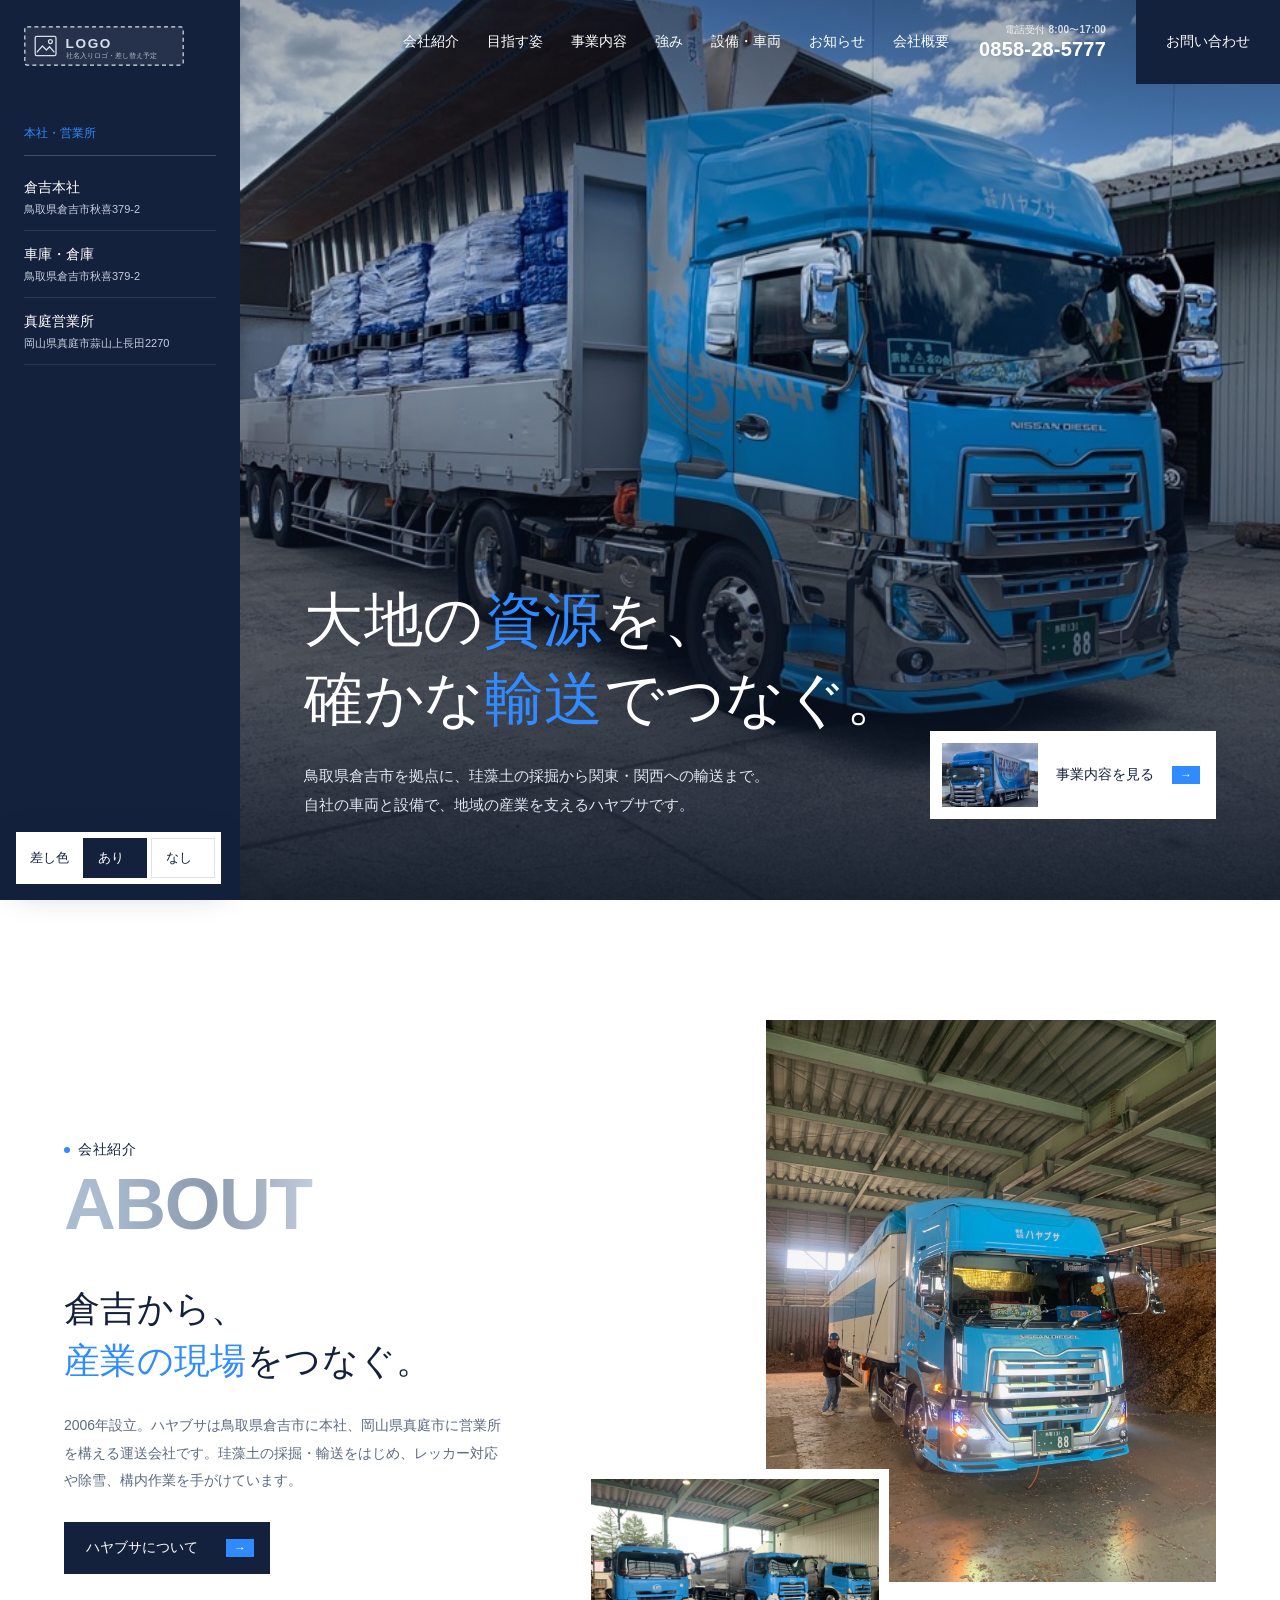
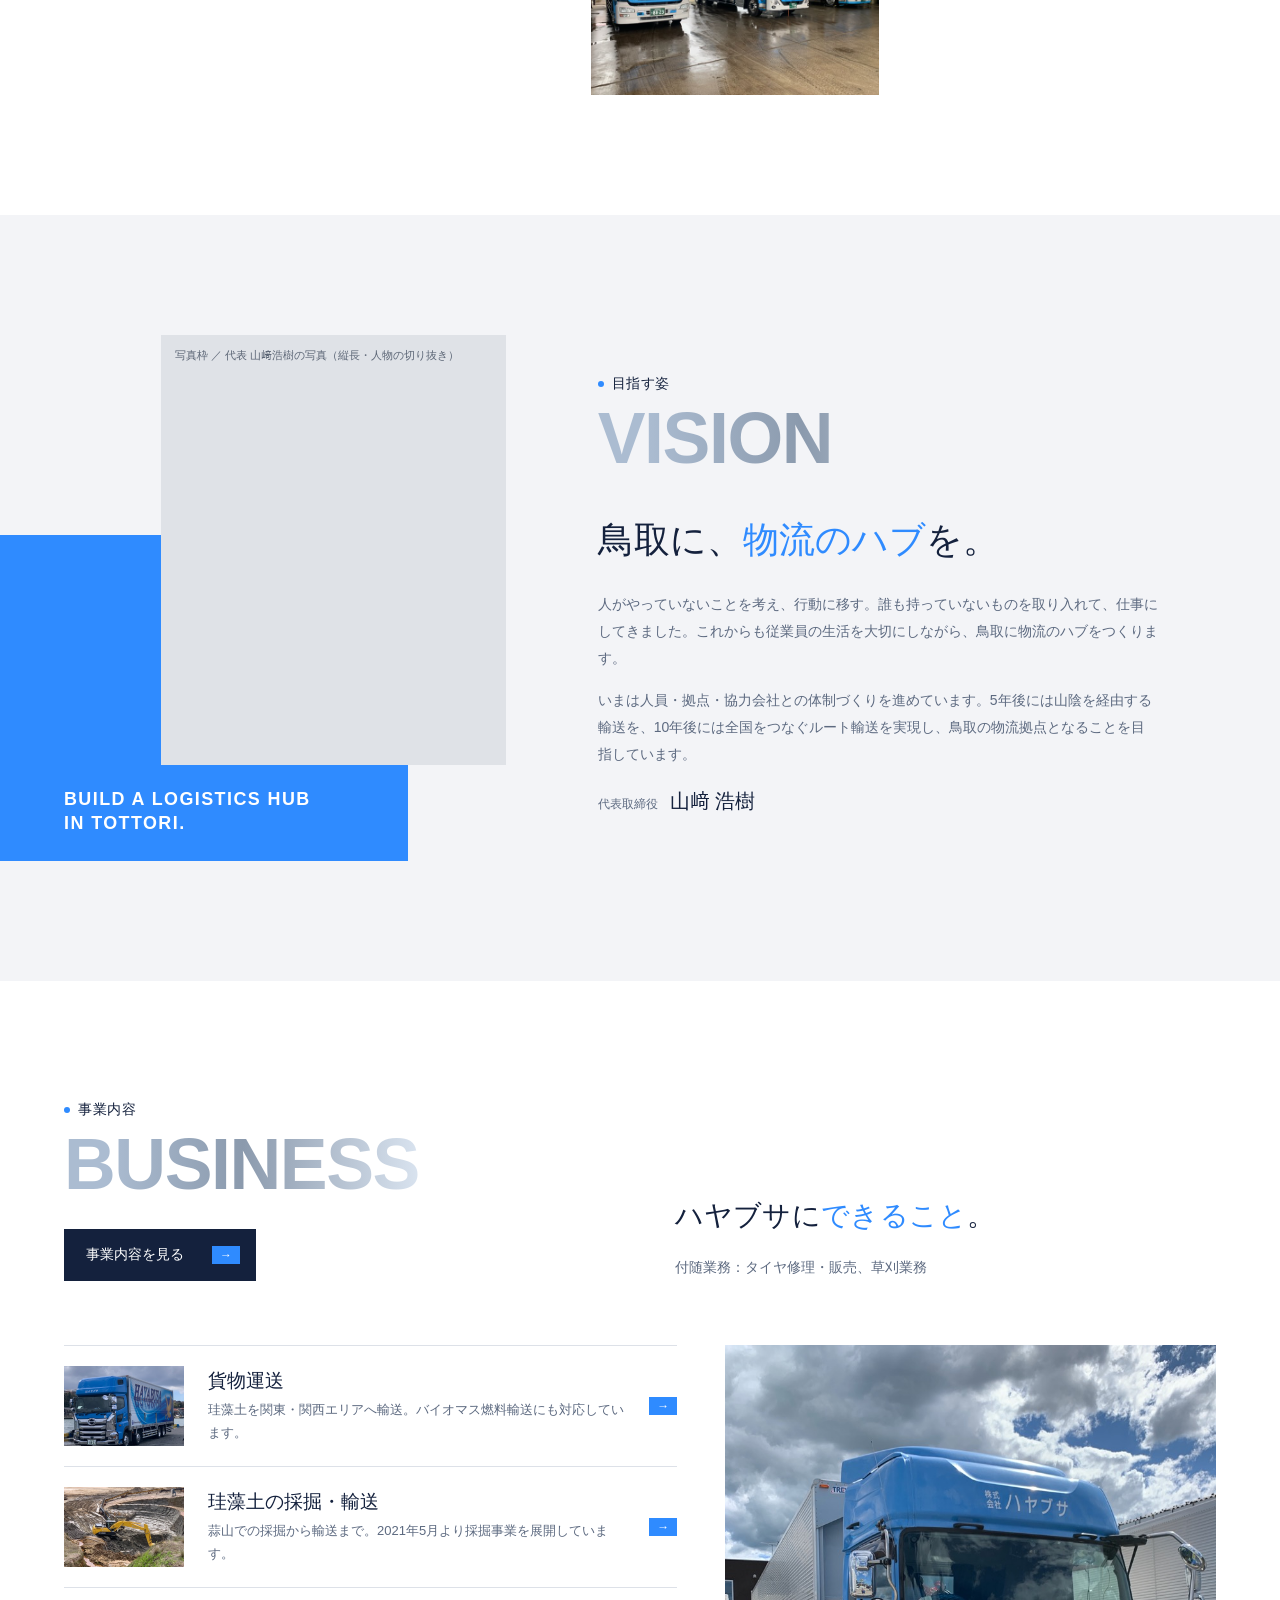
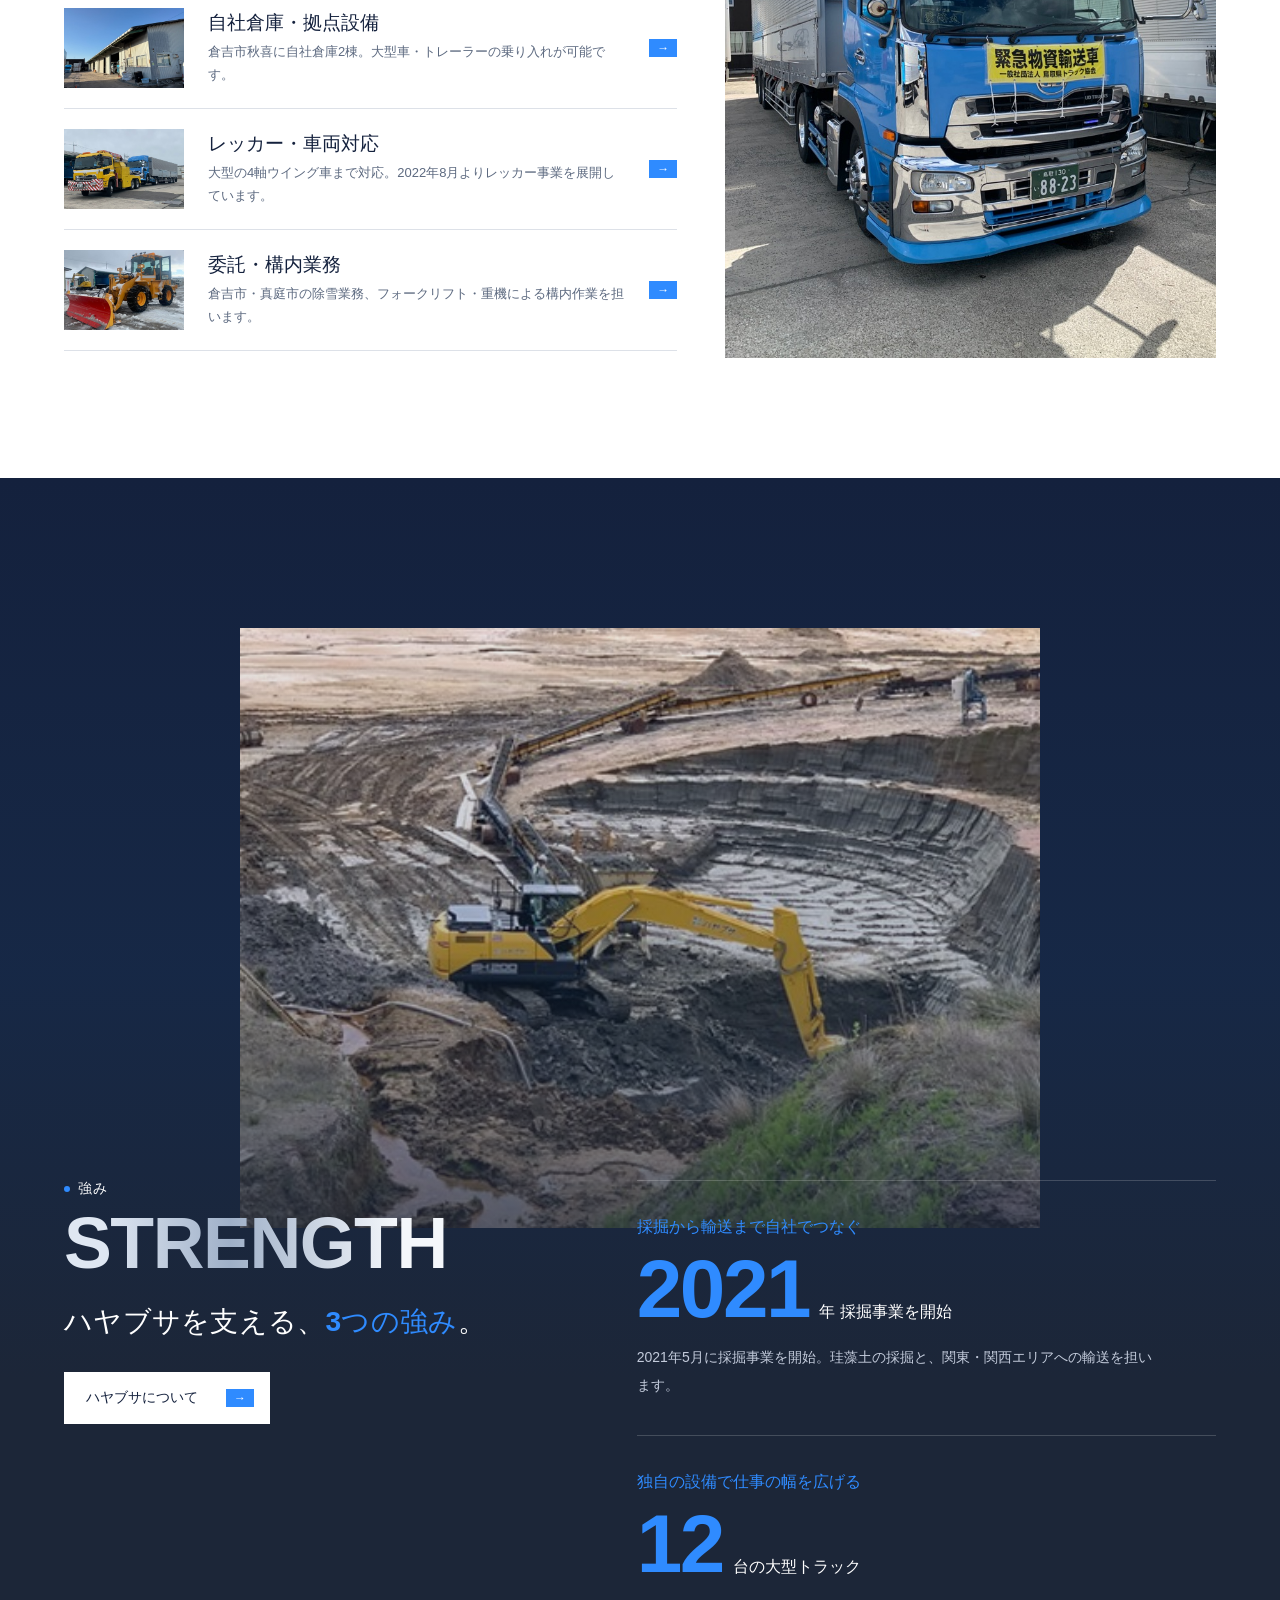
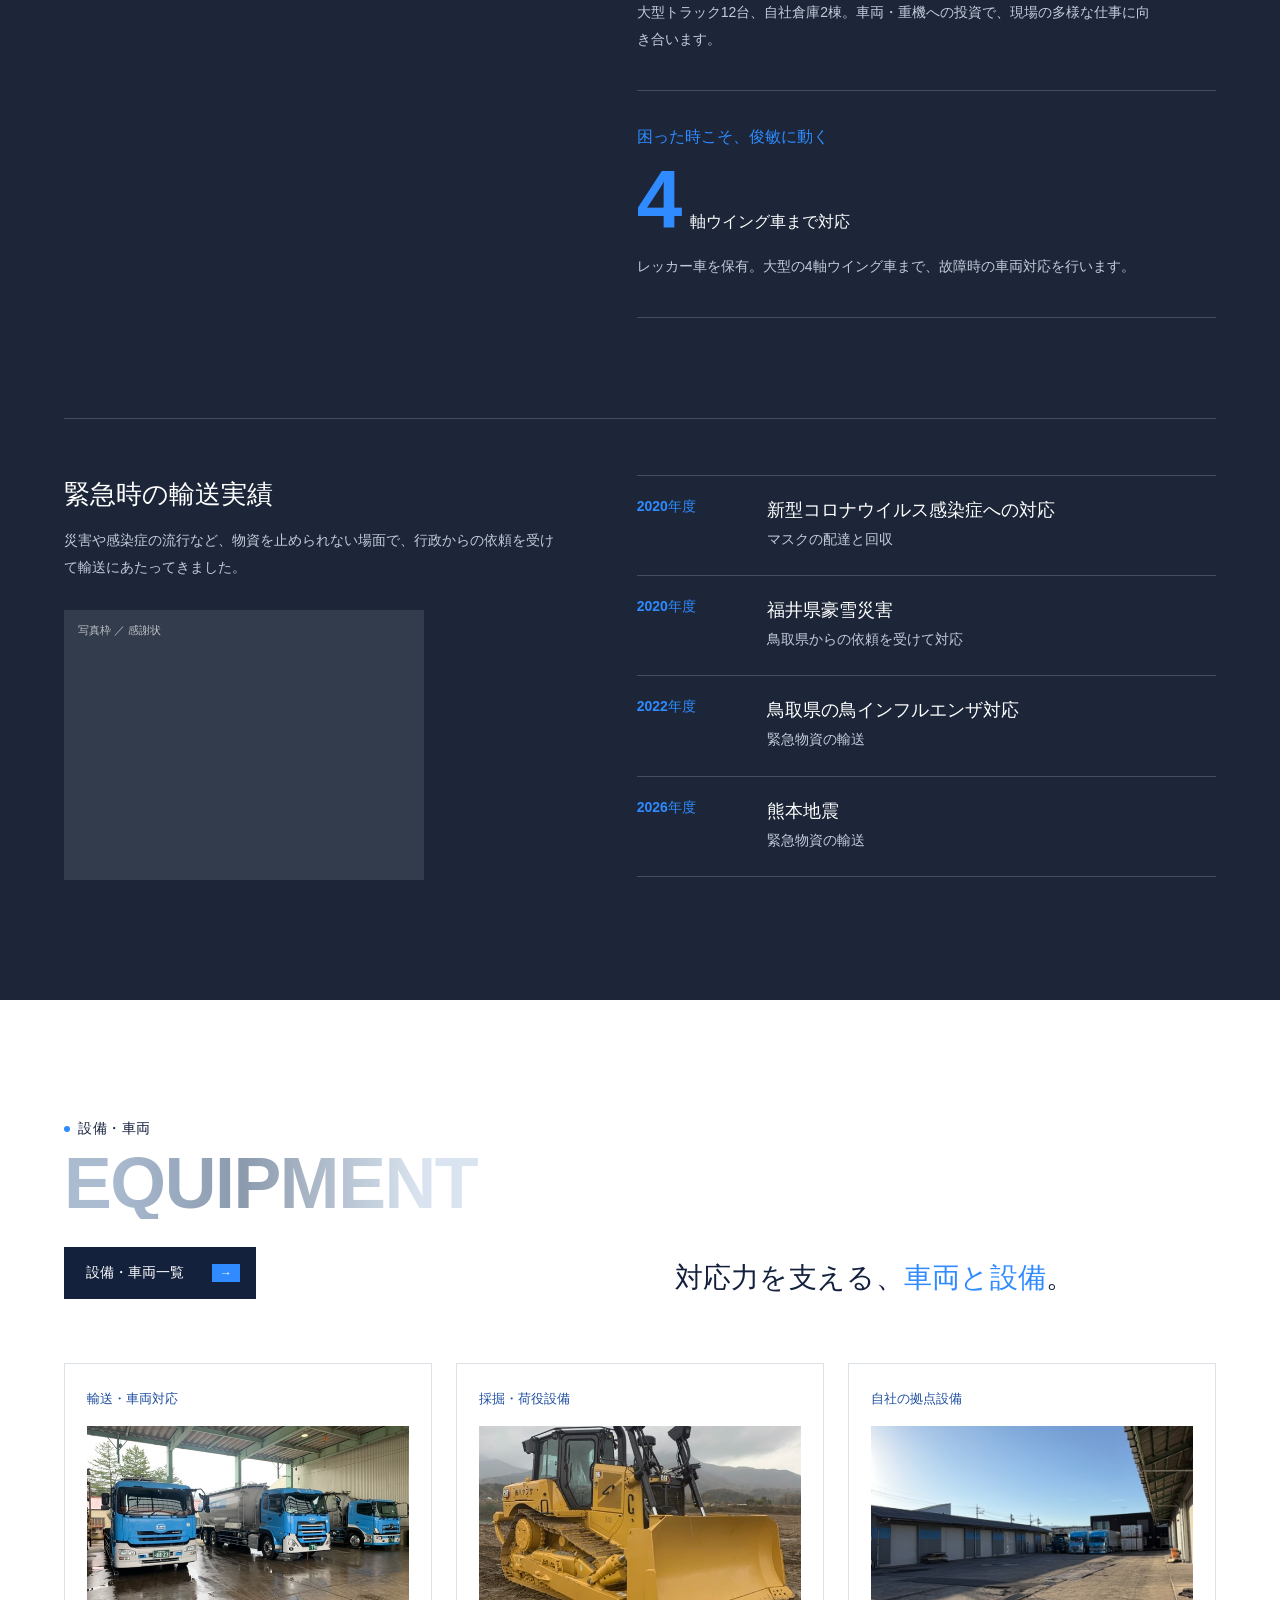
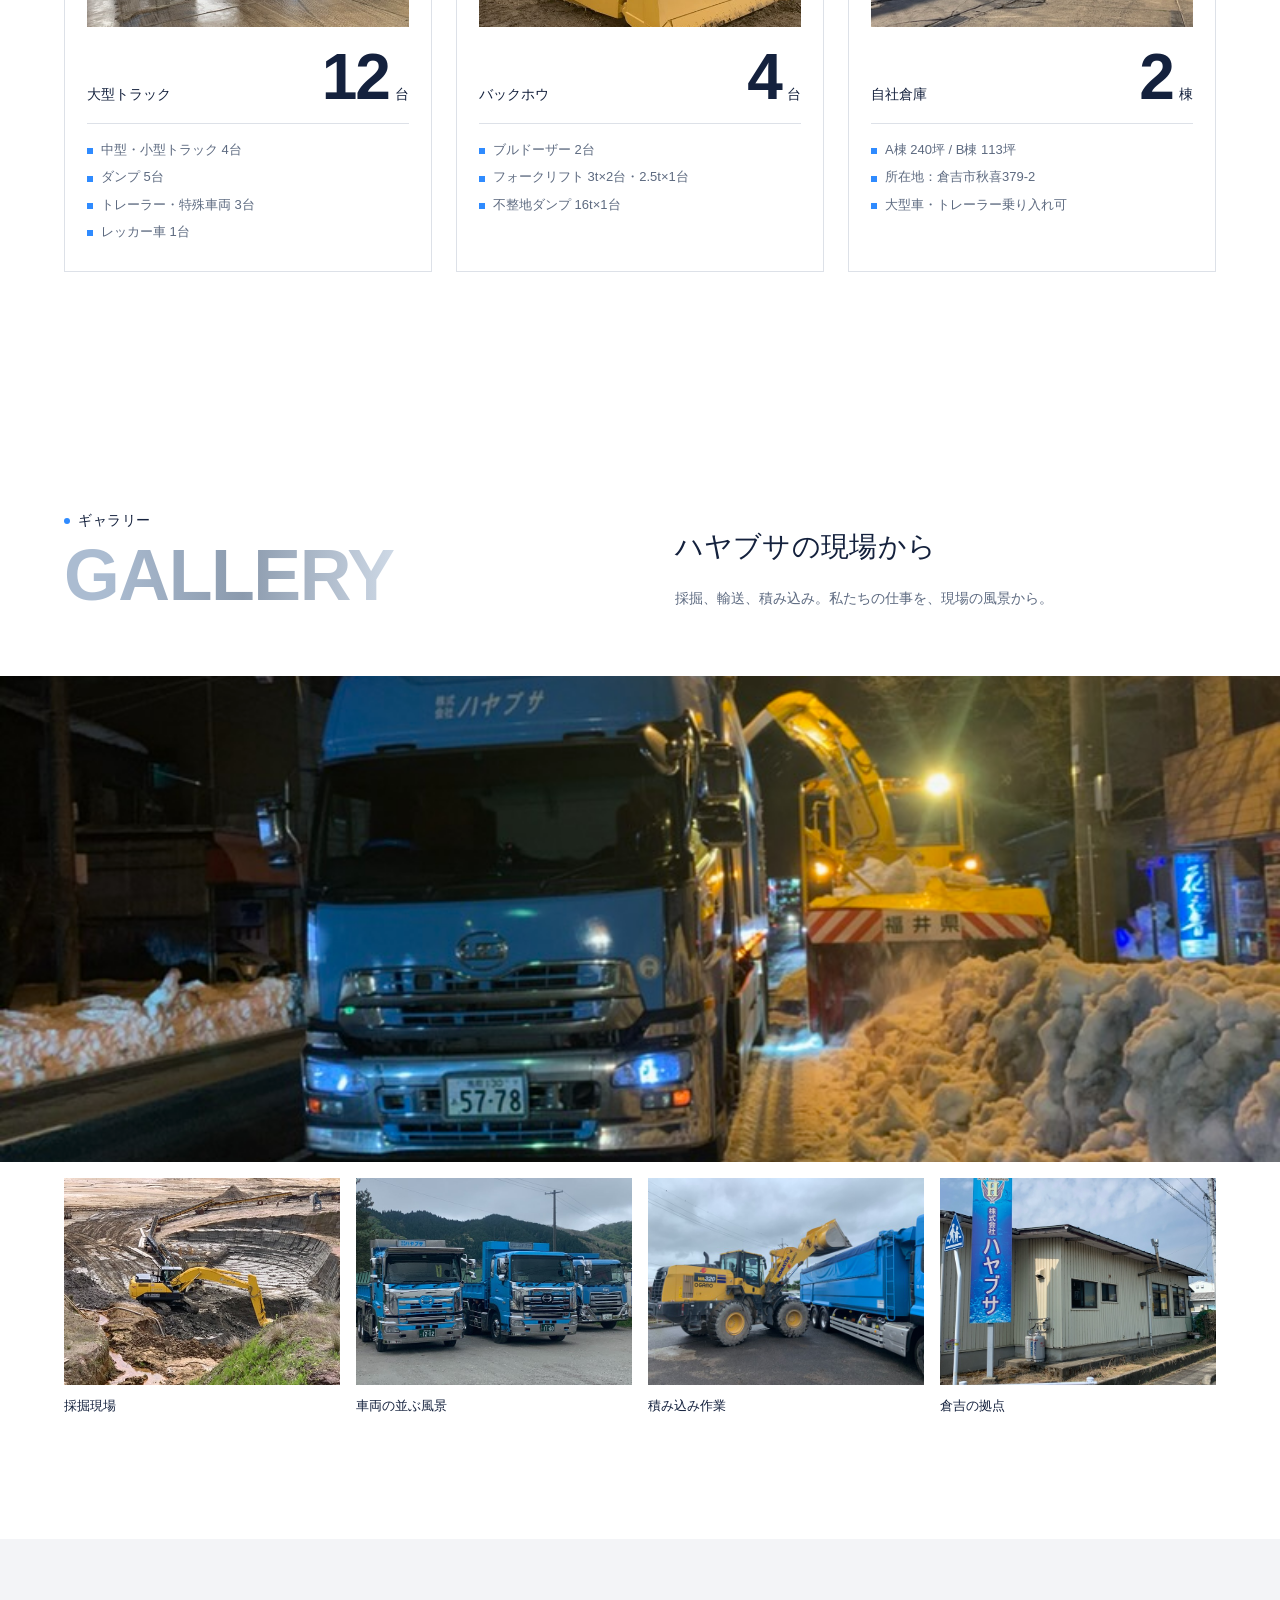
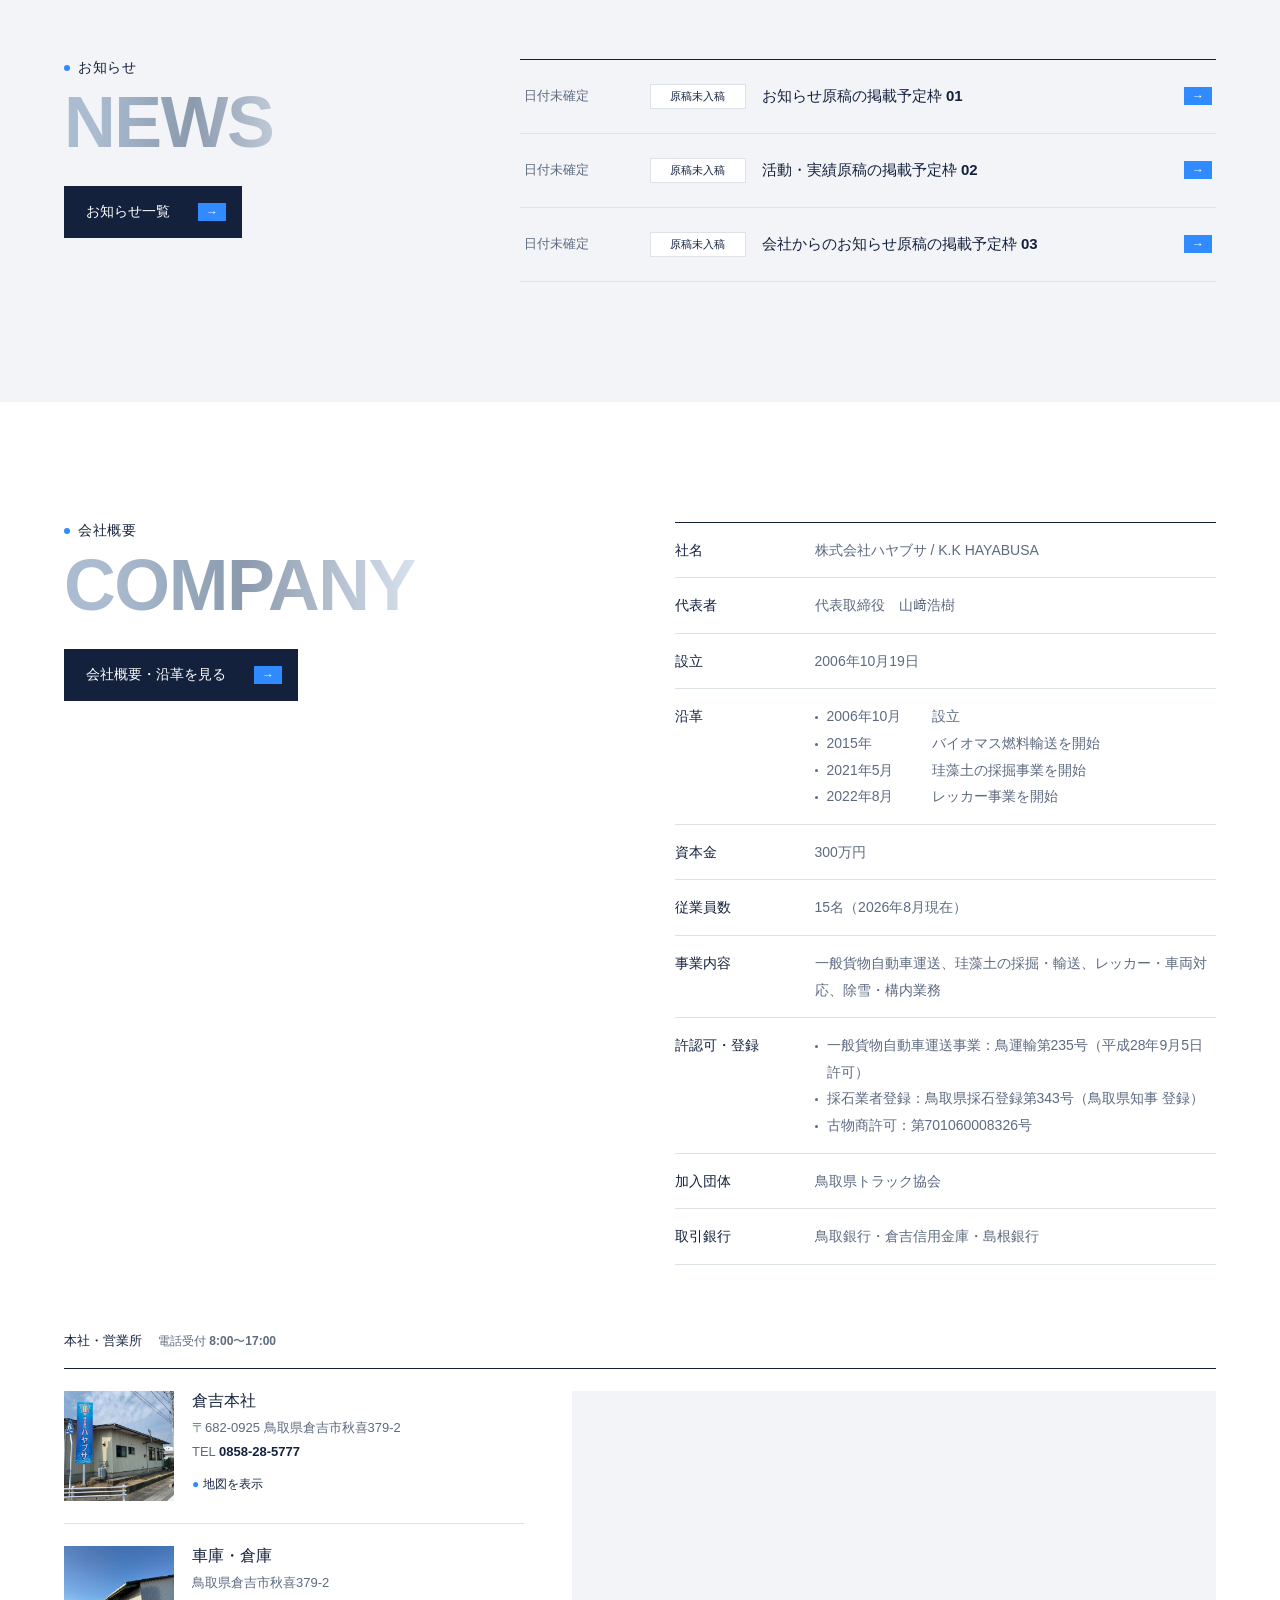
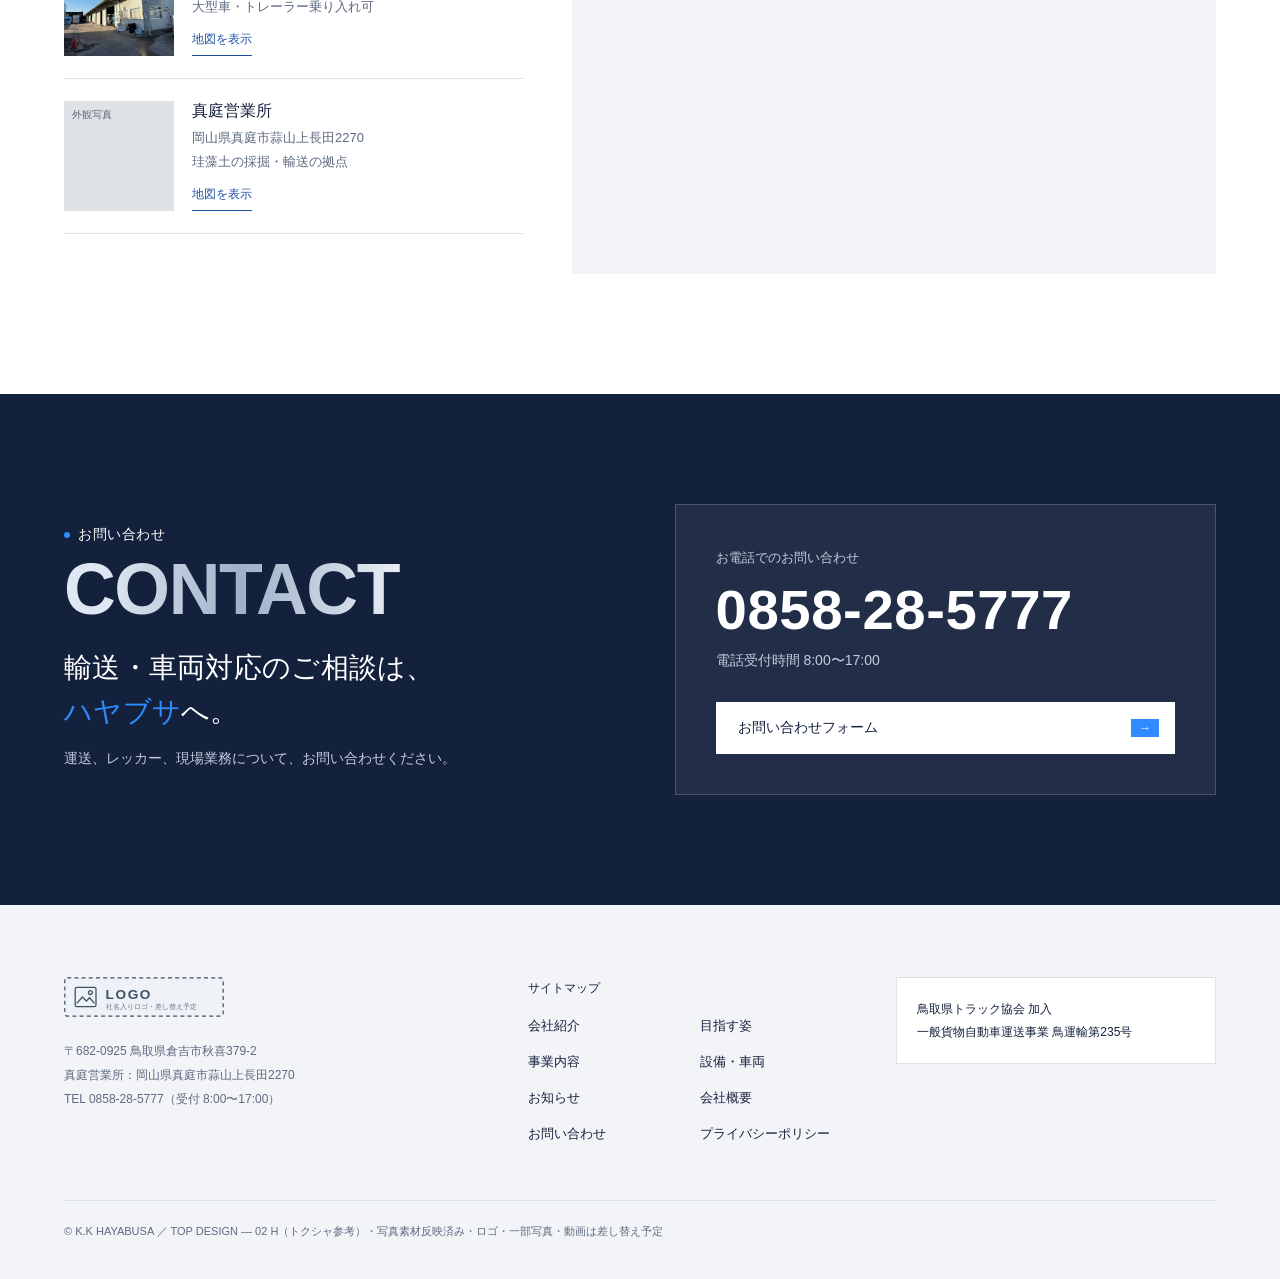
==== commit f954d261: "Show the full strengths photo with less enlargement" ====
--- a/index.html
+++ b/index.html
@@ -1,5 +1,5 @@
 <!doctype html>
-<html lang="ja"><head><meta charset="utf-8"><meta name="viewport" content="width=device-width,initial-scale=1"><meta name="robots" content="noindex,nofollow,noarchive"><meta name="color-scheme" content="light"><title>株式会社ハヤブサ｜TOPデザイン H案（差し色確認用）</title><link rel="stylesheet" href="styles.css?v=27"><script src="client.js?v=3" defer></script><link rel="stylesheet" href="share.css?v=1"><script src="share.js?v=1" defer></script></head><body><div class="share-toggle" role="group" aria-label="差し色の切り替え"><span class="share-label">差し色</span><button type="button" data-accent="on" aria-pressed="true">あり</button><button type="button" data-accent="off" aria-pressed="false">なし</button></div>
+<html lang="ja"><head><meta charset="utf-8"><meta name="viewport" content="width=device-width,initial-scale=1"><meta name="robots" content="noindex,nofollow,noarchive"><meta name="color-scheme" content="light"><title>株式会社ハヤブサ｜TOPデザイン H案（差し色確認用）</title><link rel="stylesheet" href="styles.css?v=28"><script src="client.js?v=3" defer></script><link rel="stylesheet" href="share.css?v=1"><script src="share.js?v=1" defer></script></head><body><div class="share-toggle" role="group" aria-label="差し色の切り替え"><span class="share-label">差し色</span><button type="button" data-accent="on" aria-pressed="true">あり</button><button type="button" data-accent="off" aria-pressed="false">なし</button></div>
 <a class="skip-link" href="#hb-about">本文へ進む</a>
 <header class="hb-top"><div class="hb-brand"><img class="hb-logo hb-logo-light" src="logo-placeholder-light.svg" width="160" height="40" alt="株式会社ハヤブサ"><img class="hb-logo hb-logo-dark" src="logo-placeholder.svg" width="160" height="40" alt="株式会社ハヤブサ"></div><nav id="hb-nav" class="hb-nav" aria-label="メインナビゲーション"><button data-scroll="hb-about">会社紹介</button><button data-scroll="hb-vision">目指す姿</button><button data-scroll="hb-services">事業内容</button><button data-scroll="hb-strengths">強み</button><button data-scroll="hb-equipment">設備・車両</button><button data-scroll="hb-news">お知らせ</button><button data-scroll="hb-company">会社概要</button></nav><a class="hb-headtel" href="tel:0858285777"><small>電話受付 8:00〜17:00</small>0858-28-5777</a><button class="hb-headcta" data-scroll="hb-contact">お問い合わせ</button><button class="hb-menu" type="button" aria-expanded="false" aria-controls="hb-nav"><span></span><span></span><b>メニュー</b></button></header>
 <main class="hb-page">
--- a/styles.css
+++ b/styles.css
@@ -149,3 +149,7 @@
 .hb-relief-head .hb-photo>img{object-fit:contain}
 .hb-panorama>img{object-position:50% 55%}
 @media(max-width:800px){.hb-hero-media>img{object-position:60% 50%}}
+
+/* Show the whole quarry photo with restrained enlargement. */
+.hb-strengths-bg .hb-placeholder{inset:0;background:var(--navy)}
+.hb-strengths-bg .hb-photo>img{max-width:800px;margin-inline:auto;object-fit:contain}
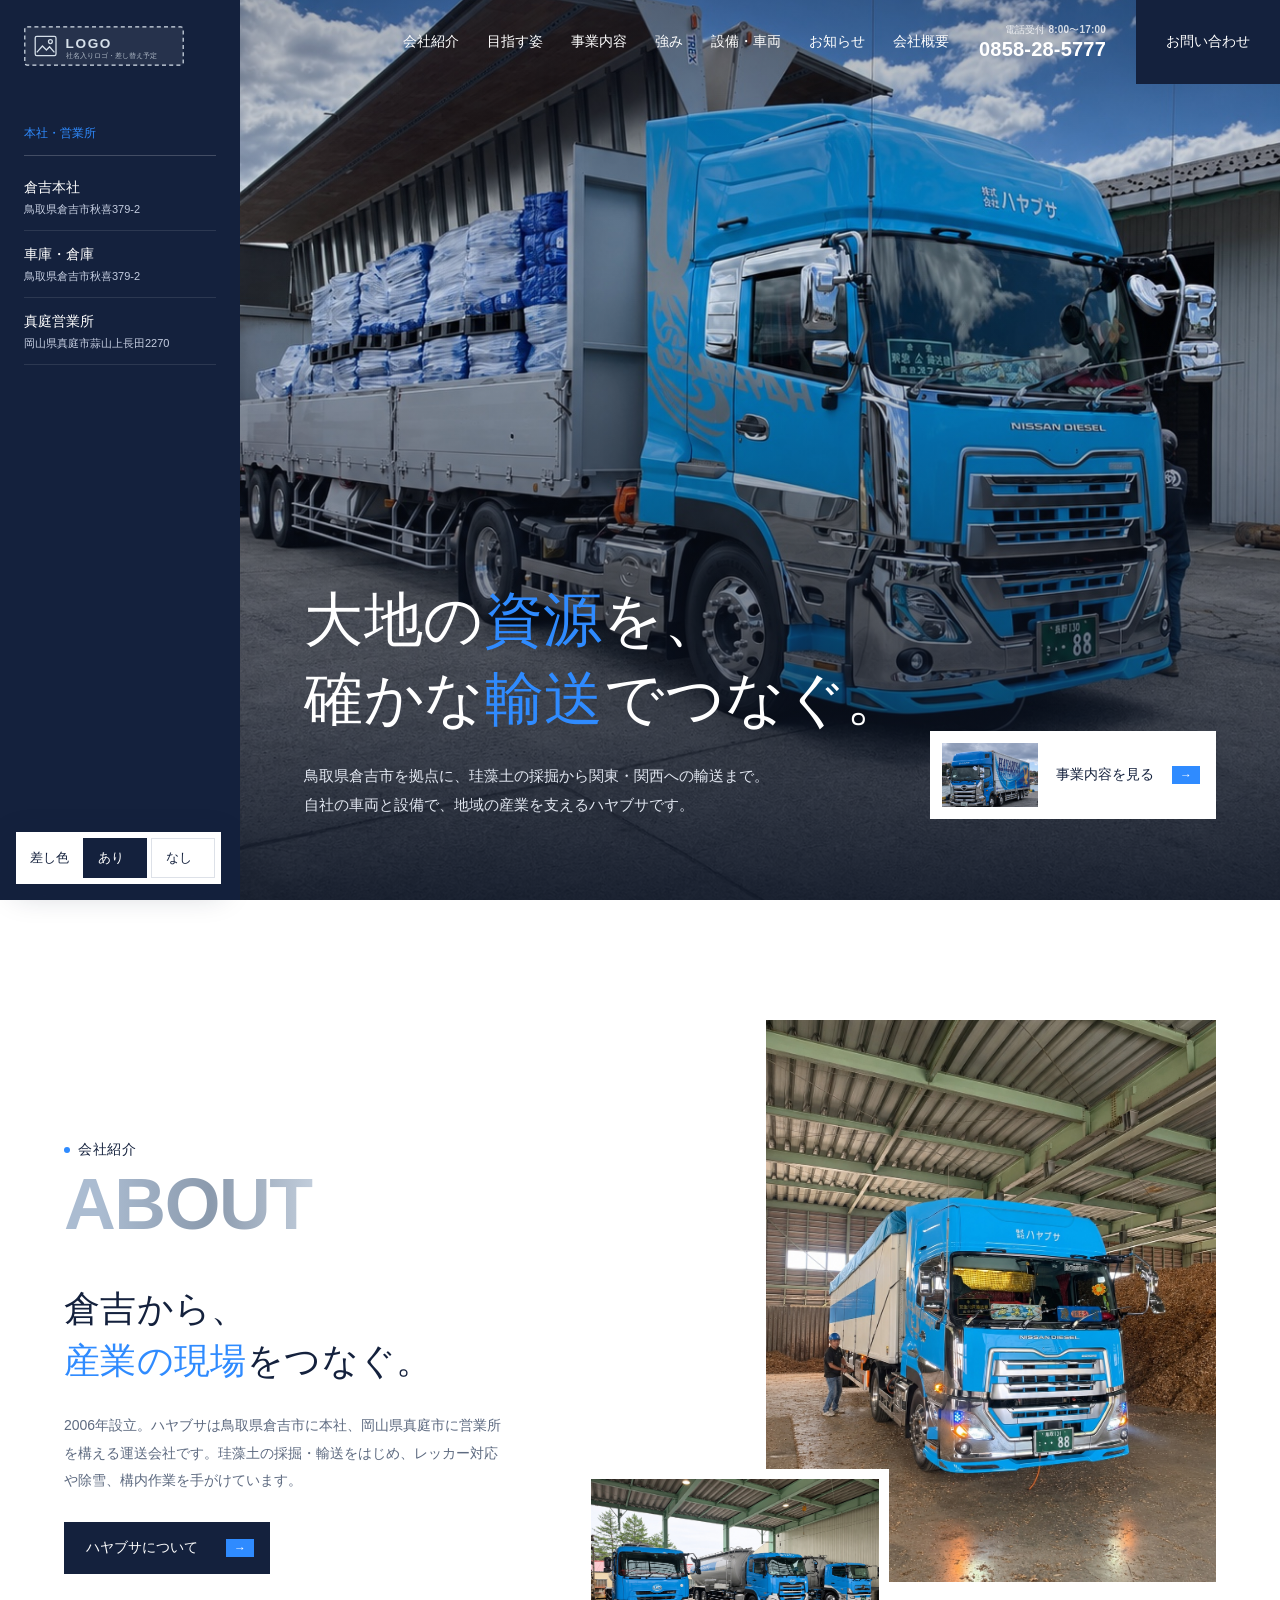
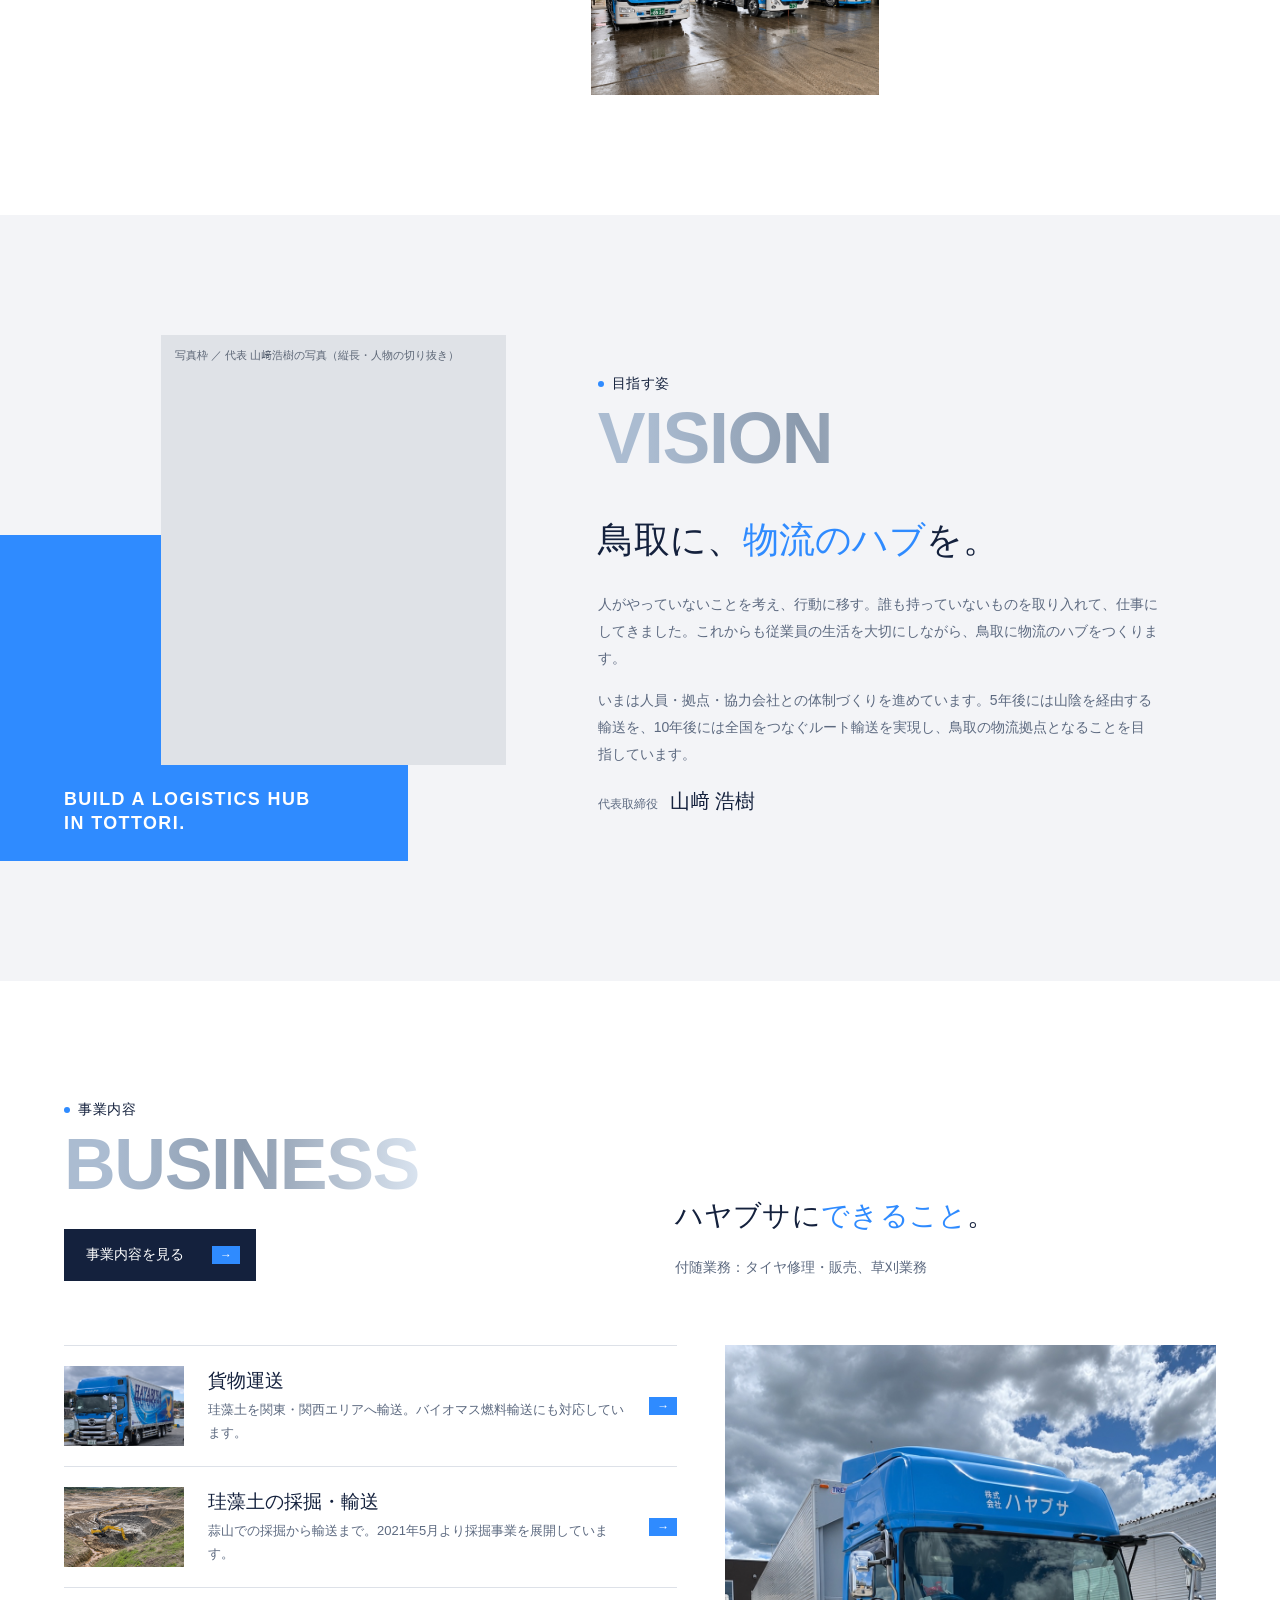
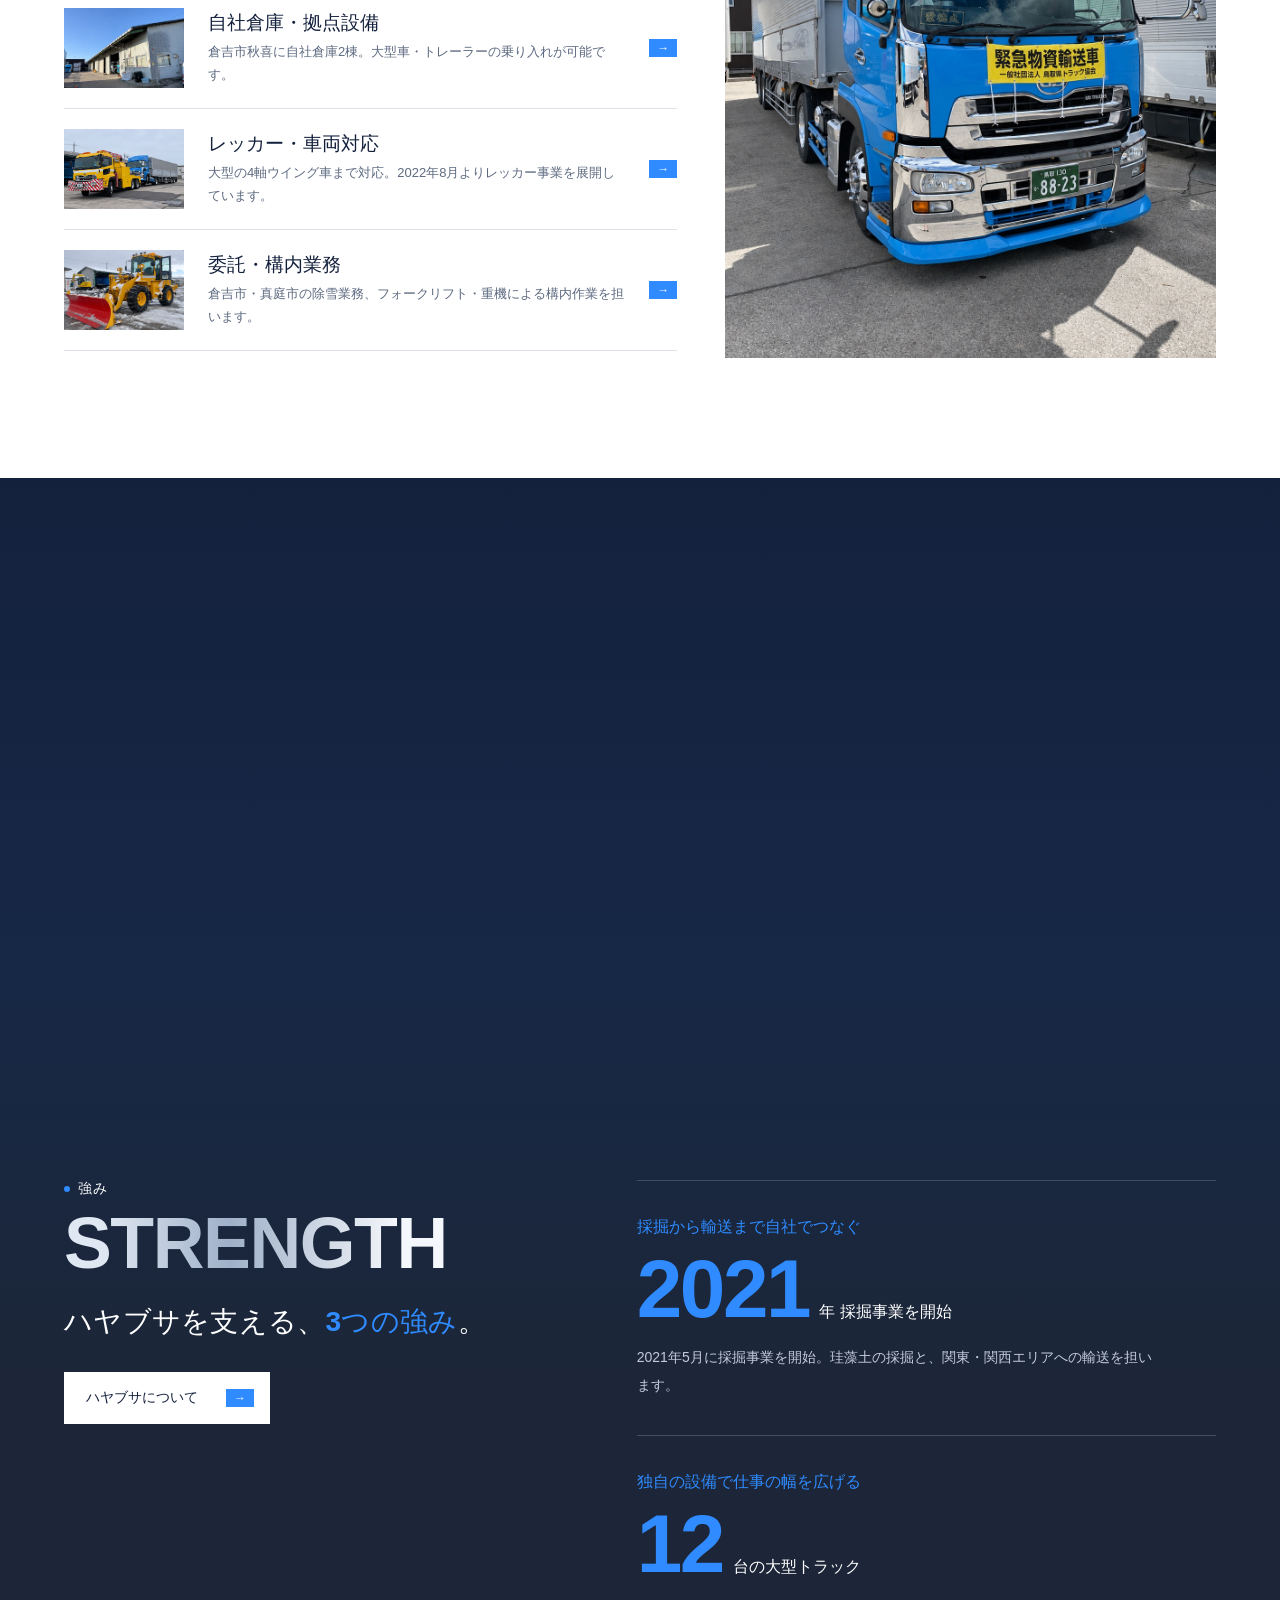
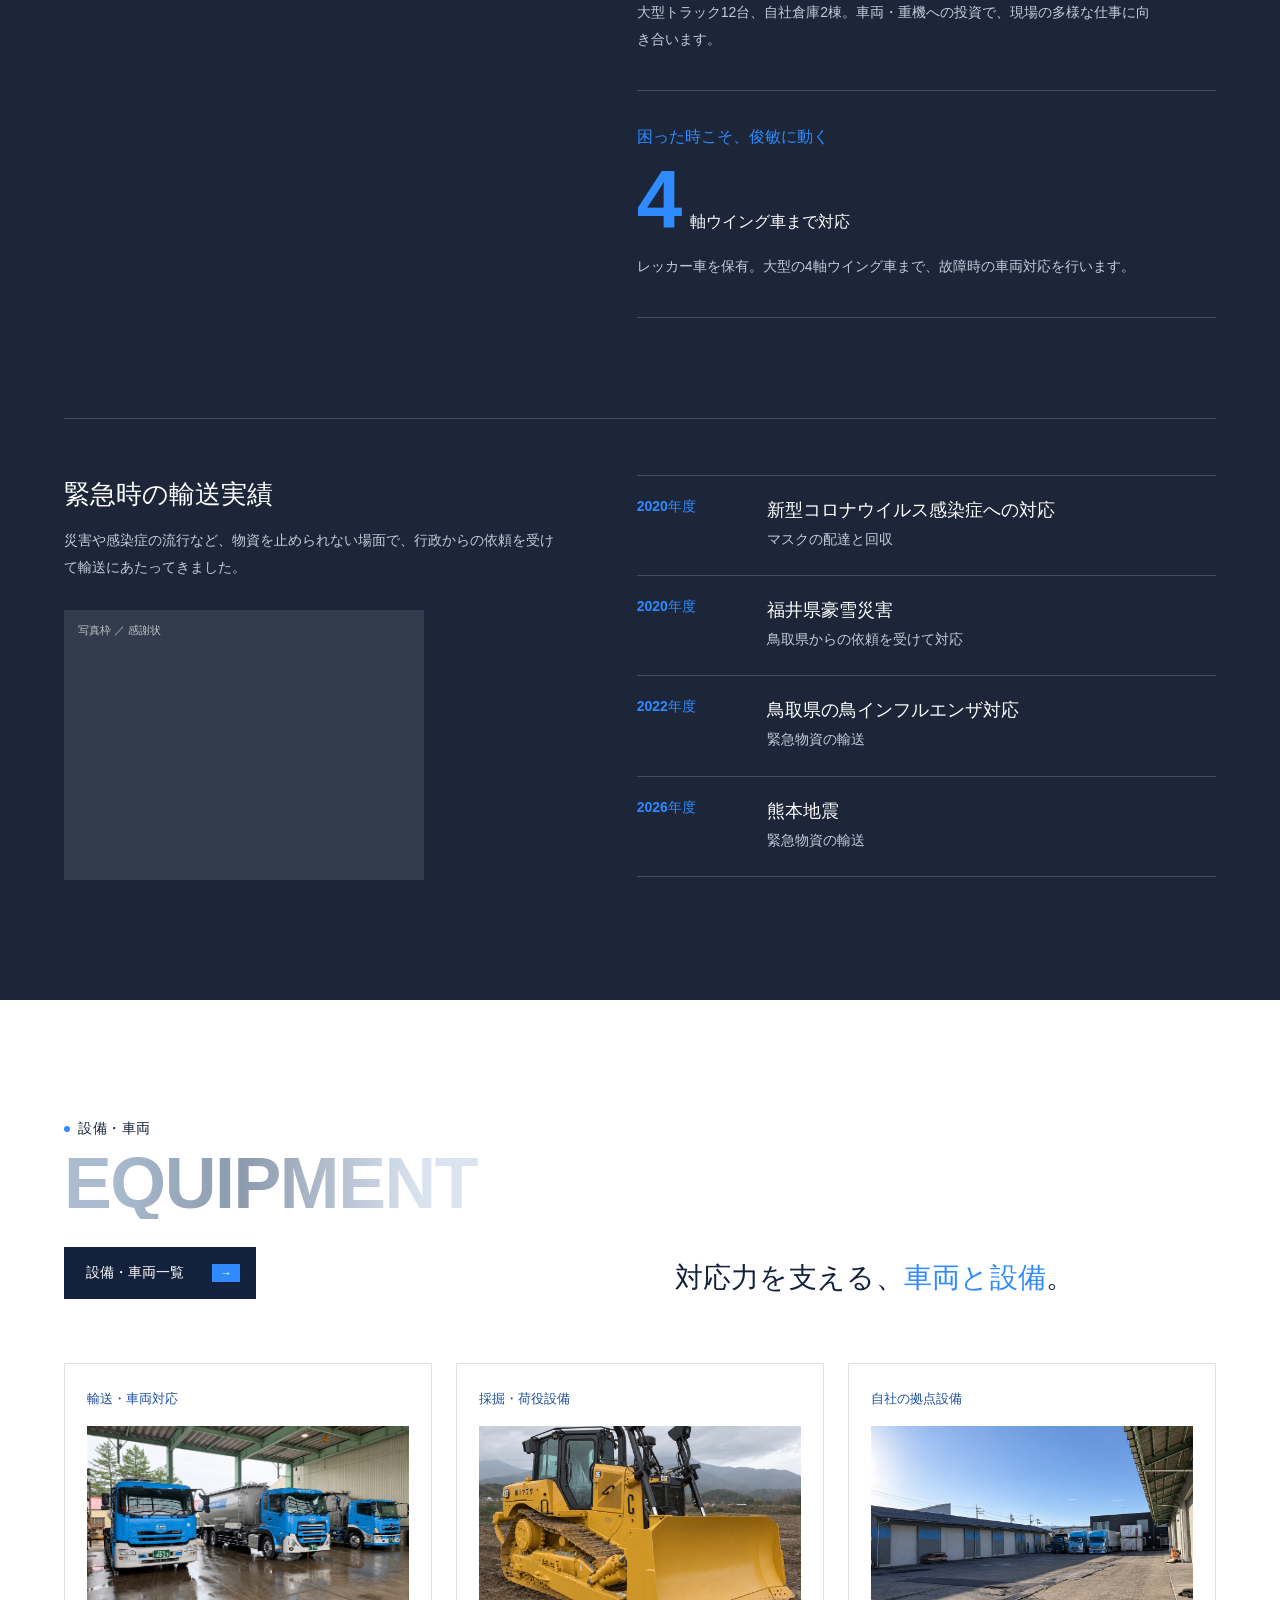
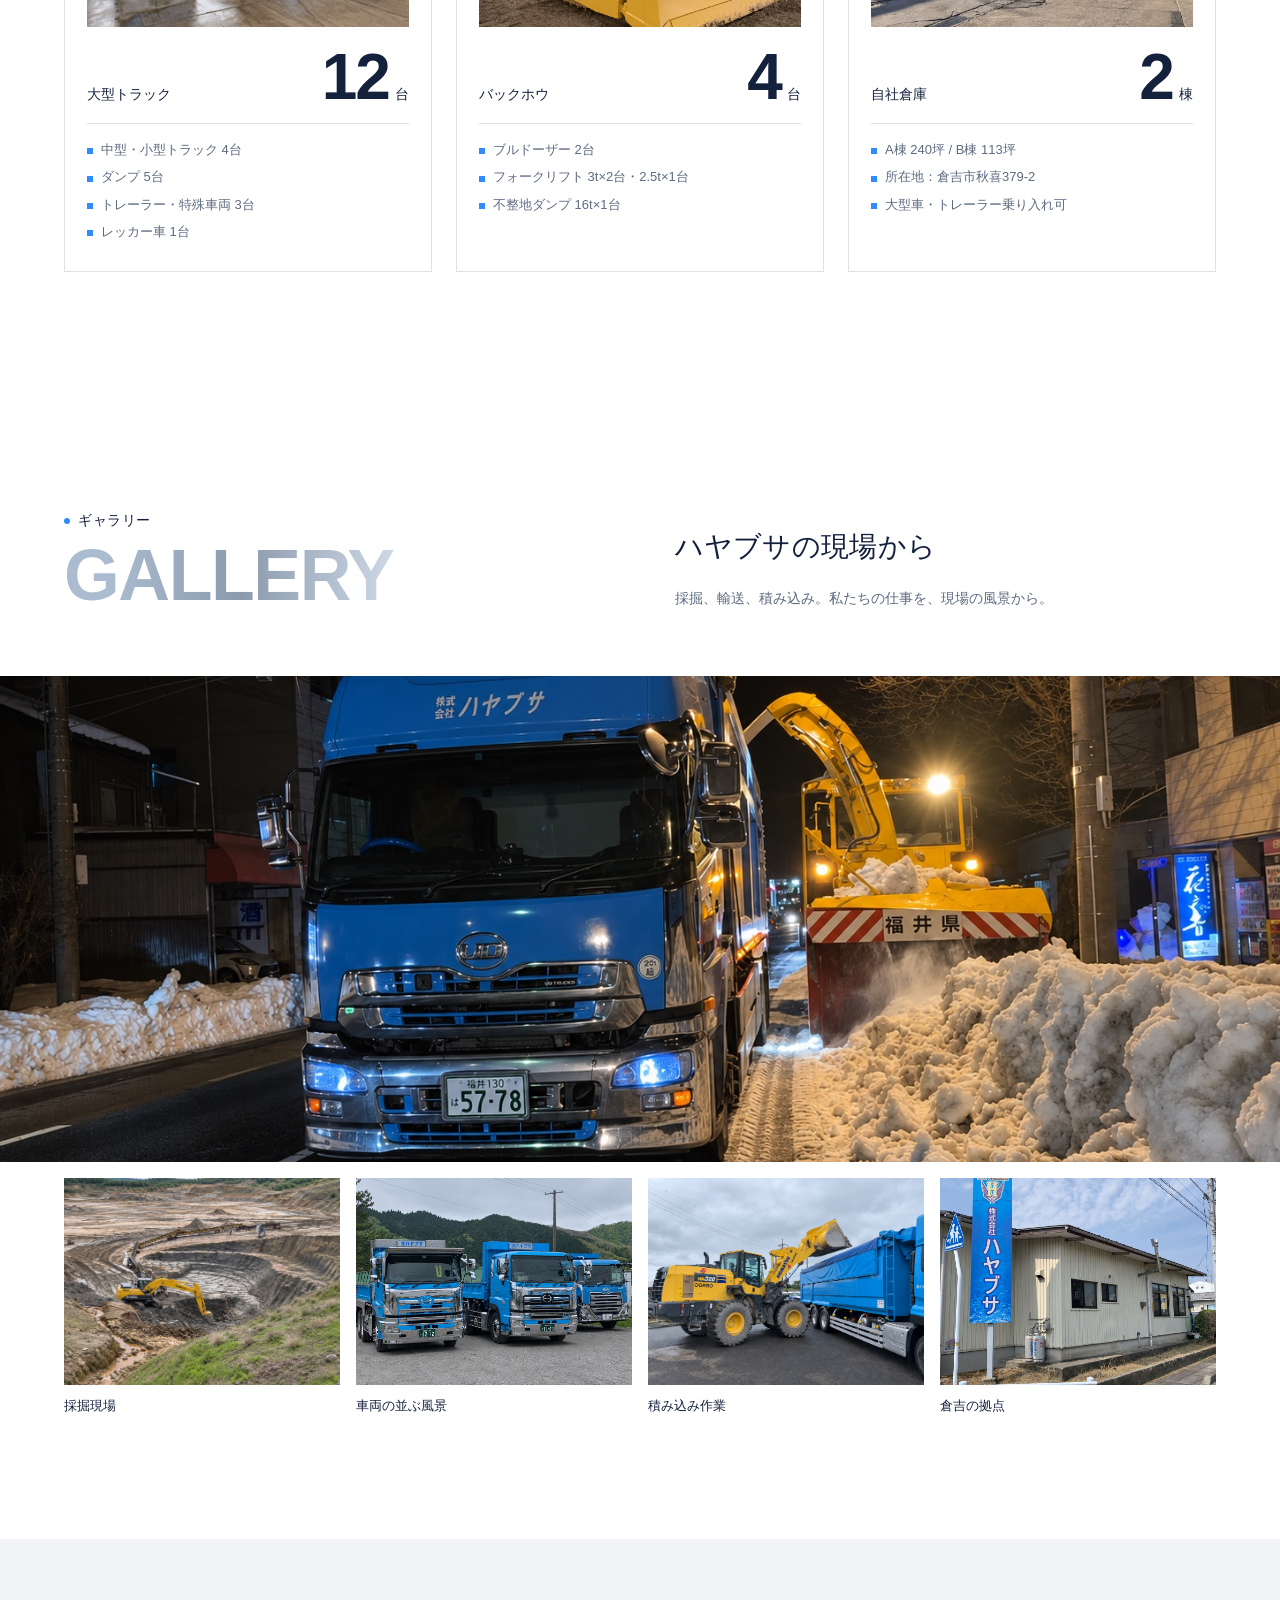
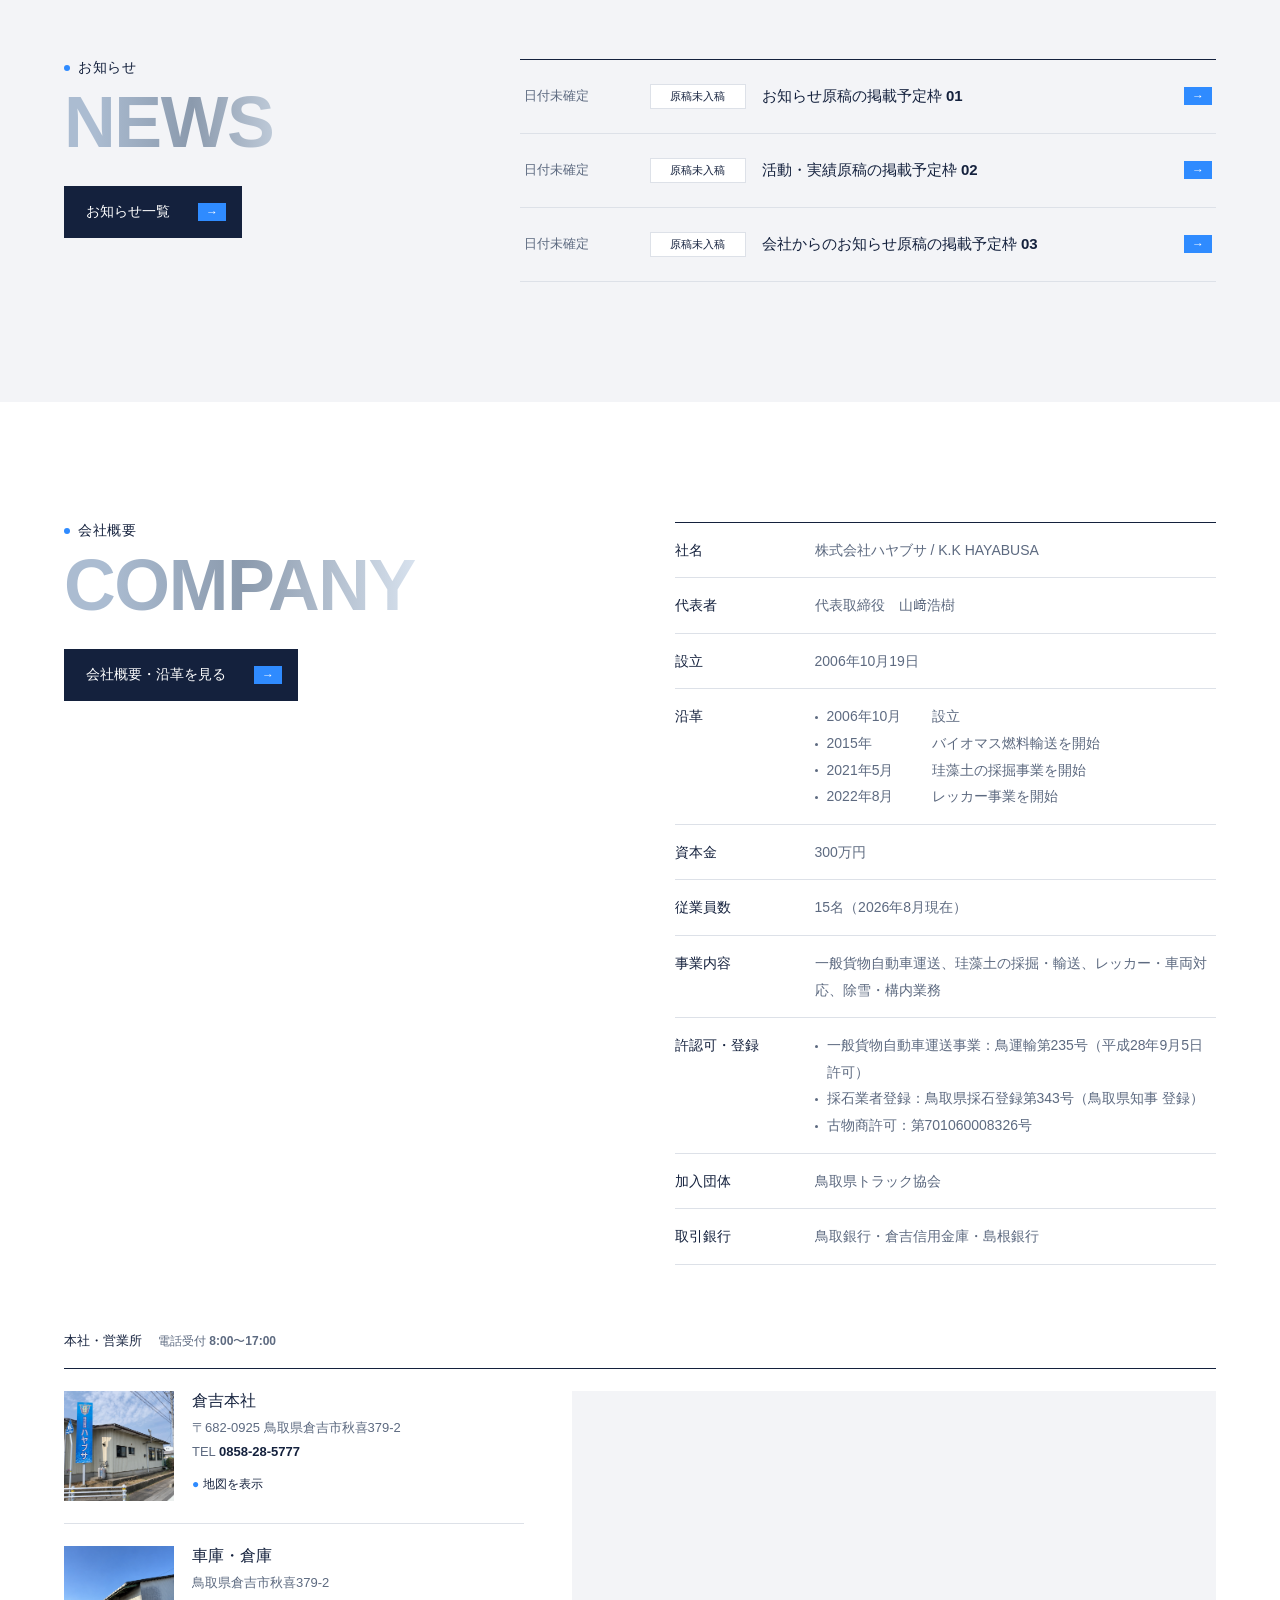
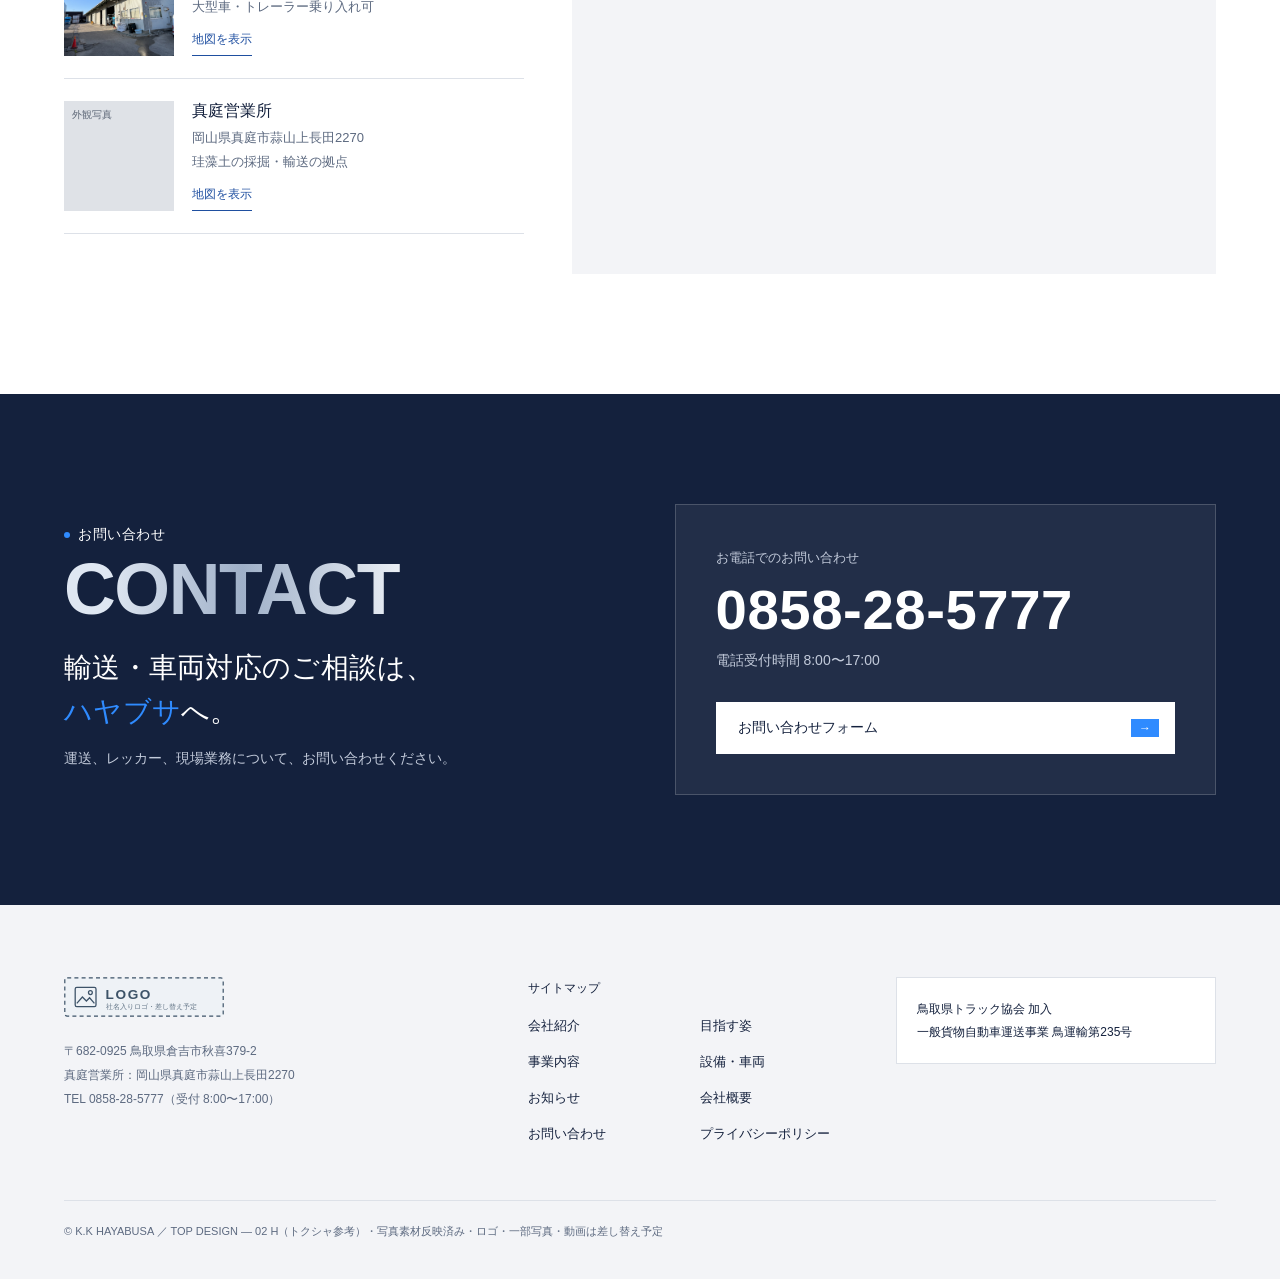
==== commit ad963c83: "Restore full-width strengths imagery and enhance all displayed photos" ====
--- a/index.html
+++ b/index.html
@@ -1,24 +1,24 @@
 <!doctype html>
-<html lang="ja"><head><meta charset="utf-8"><meta name="viewport" content="width=device-width,initial-scale=1"><meta name="robots" content="noindex,nofollow,noarchive"><meta name="color-scheme" content="light"><title>株式会社ハヤブサ｜TOPデザイン H案（差し色確認用）</title><link rel="stylesheet" href="styles.css?v=28"><script src="client.js?v=3" defer></script><link rel="stylesheet" href="share.css?v=1"><script src="share.js?v=1" defer></script></head><body><div class="share-toggle" role="group" aria-label="差し色の切り替え"><span class="share-label">差し色</span><button type="button" data-accent="on" aria-pressed="true">あり</button><button type="button" data-accent="off" aria-pressed="false">なし</button></div>
+<html lang="ja"><head><meta charset="utf-8"><meta name="viewport" content="width=device-width,initial-scale=1"><meta name="robots" content="noindex,nofollow,noarchive"><meta name="color-scheme" content="light"><title>株式会社ハヤブサ｜TOPデザイン H案（差し色確認用）</title><link rel="stylesheet" href="styles.css?v=29"><script src="client.js?v=3" defer></script><link rel="stylesheet" href="share.css?v=1"><script src="share.js?v=1" defer></script></head><body><div class="share-toggle" role="group" aria-label="差し色の切り替え"><span class="share-label">差し色</span><button type="button" data-accent="on" aria-pressed="true">あり</button><button type="button" data-accent="off" aria-pressed="false">なし</button></div>
 <a class="skip-link" href="#hb-about">本文へ進む</a>
 <header class="hb-top"><div class="hb-brand"><img class="hb-logo hb-logo-light" src="logo-placeholder-light.svg" width="160" height="40" alt="株式会社ハヤブサ"><img class="hb-logo hb-logo-dark" src="logo-placeholder.svg" width="160" height="40" alt="株式会社ハヤブサ"></div><nav id="hb-nav" class="hb-nav" aria-label="メインナビゲーション"><button data-scroll="hb-about">会社紹介</button><button data-scroll="hb-vision">目指す姿</button><button data-scroll="hb-services">事業内容</button><button data-scroll="hb-strengths">強み</button><button data-scroll="hb-equipment">設備・車両</button><button data-scroll="hb-news">お知らせ</button><button data-scroll="hb-company">会社概要</button></nav><a class="hb-headtel" href="tel:0858285777"><small>電話受付 8:00〜17:00</small>0858-28-5777</a><button class="hb-headcta" data-scroll="hb-contact">お問い合わせ</button><button class="hb-menu" type="button" aria-expanded="false" aria-controls="hb-nav"><span></span><span></span><b>メニュー</b></button></header>
 <main class="hb-page">
 
-<section class="hb-hero" aria-label="メインビジュアル"><aside class="hb-side" aria-label="拠点"><img class="hb-logo" src="logo-placeholder-light.svg" width="160" height="40" alt="株式会社ハヤブサ"><div class="hb-side-list"><p class="hb-side-title">本社・営業所</p><ul><li><b>倉吉本社</b>鳥取県倉吉市秋喜379-2</li><li><b>車庫・倉庫</b>鳥取県倉吉市秋喜379-2</li><li><b>真庭営業所</b>岡山県真庭市蒜山上長田2270</li></ul></div><p class="hb-side-foot">© 2026 HAYABUSA</p></aside><div class="hb-hero-media hb-placeholder hb-photo"><img alt="荷物を積んだハヤブサの大型トラック" decoding="async" fetchpriority="high" height="1024" src="images/mail_084105_JST/IMG_9866.jpg" width="768"/></div><div class="hb-hero-copy"><h1>大地の<em class="hb-em">資源</em>を、<br>確かな<em class="hb-em">輸送</em>でつなぐ。</h1><p>鳥取県倉吉市を拠点に、珪藻土の採掘から関東・関西への輸送まで。<br>自社の車両と設備で、地域の産業を支えるハヤブサです。</p></div><button class="hb-hero-card" data-scroll="hb-services"><span class="hb-placeholder hb-photo"><img alt="ハヤブサの大型トラック" decoding="async" height="640" loading="lazy" src="images/mail_083027_JST/F501E256-.jpg" width="480"/></span><span class="hb-hero-card-text">事業内容を見る</span><i class="hb-chip" aria-hidden="true">→</i></button></section>
+<section class="hb-hero" aria-label="メインビジュアル"><aside class="hb-side" aria-label="拠点"><img class="hb-logo" src="logo-placeholder-light.svg" width="160" height="40" alt="株式会社ハヤブサ"><div class="hb-side-list"><p class="hb-side-title">本社・営業所</p><ul><li><b>倉吉本社</b>鳥取県倉吉市秋喜379-2</li><li><b>車庫・倉庫</b>鳥取県倉吉市秋喜379-2</li><li><b>真庭営業所</b>岡山県真庭市蒜山上長田2270</li></ul></div><p class="hb-side-foot">© 2026 HAYABUSA</p></aside><div class="hb-hero-media hb-placeholder hb-photo"><img alt="荷物を積んだハヤブサの大型トラック" decoding="async" fetchpriority="high" height="1448" src="images/enhanced/IMG_9866.jpg" width="1086"/></div><div class="hb-hero-copy"><h1>大地の<em class="hb-em">資源</em>を、<br>確かな<em class="hb-em">輸送</em>でつなぐ。</h1><p>鳥取県倉吉市を拠点に、珪藻土の採掘から関東・関西への輸送まで。<br>自社の車両と設備で、地域の産業を支えるハヤブサです。</p></div><button class="hb-hero-card" data-scroll="hb-services"><span class="hb-placeholder hb-photo"><img alt="ハヤブサの大型トラック" decoding="async" height="1448" loading="lazy" src="images/enhanced/F501E256.jpg" width="1086"/></span><span class="hb-hero-card-text">事業内容を見る</span><i class="hb-chip" aria-hidden="true">→</i></button></section>
 
-<section class="hb-section hb-about" id="hb-about"><div class="hb-about-main"><div class="hb-about-text"><h2 class="hb-title"><span class="hb-title-ja">会社紹介</span><span class="hb-title-en" aria-hidden="true">ABOUT</span></h2><h3 class="hb-about-copy"><span class="hb-nw">倉吉から、</span><span class="hb-nw"><em class="hb-em">産業の現場</em>をつなぐ。</span></h3><p>2006年設立。ハヤブサは鳥取県倉吉市に本社、岡山県真庭市に営業所を構える運送会社です。珪藻土の採掘・輸送をはじめ、レッカー対応や除雪、構内作業を手がけています。</p><button class="hb-btn" data-destination="/company/">ハヤブサについて<i class="hb-chip" aria-hidden="true">→</i></button></div><div class="hb-about-photos"><span class="hb-placeholder hb-ph-main hb-photo"><img alt="倉庫内のハヤブサのトラック" decoding="async" height="1024" loading="lazy" src="images/%E8%BF%BD%E5%8A%A0_mail_0907_JST/509486A8-.jpg" width="768"/></span><span class="hb-placeholder hb-ph-sub hb-photo"><img alt="倉庫に並ぶ車両" decoding="async" height="480" loading="lazy" src="images/mail_083027_JST/C8130447-.jpg" width="640"/></span></div></div></section>
+<section class="hb-section hb-about" id="hb-about"><div class="hb-about-main"><div class="hb-about-text"><h2 class="hb-title"><span class="hb-title-ja">会社紹介</span><span class="hb-title-en" aria-hidden="true">ABOUT</span></h2><h3 class="hb-about-copy"><span class="hb-nw">倉吉から、</span><span class="hb-nw"><em class="hb-em">産業の現場</em>をつなぐ。</span></h3><p>2006年設立。ハヤブサは鳥取県倉吉市に本社、岡山県真庭市に営業所を構える運送会社です。珪藻土の採掘・輸送をはじめ、レッカー対応や除雪、構内作業を手がけています。</p><button class="hb-btn" data-destination="/company/">ハヤブサについて<i class="hb-chip" aria-hidden="true">→</i></button></div><div class="hb-about-photos"><span class="hb-placeholder hb-ph-main hb-photo"><img alt="倉庫内のハヤブサのトラック" decoding="async" height="1448" loading="lazy" src="images/enhanced/509486A8.jpg" width="1086"/></span><span class="hb-placeholder hb-ph-sub hb-photo"><img alt="倉庫に並ぶ車両" decoding="async" height="1086" loading="lazy" src="images/enhanced/C8130447.jpg" width="1448"/></span></div></div></section>
 
 <section class="hb-section hb-vision" id="hb-vision"><div class="hb-vision-grid"><div class="hb-vision-media"><span class="hb-placeholder hb-vision-photo"><span class="hb-photo-tag">写真枠 ／ 代表 山﨑浩樹の写真（縦長・人物の切り抜き）</span></span><p class="hb-vision-band" aria-hidden="true">BUILD A LOGISTICS HUB<br>IN TOTTORI.</p></div><div class="hb-vision-text"><h2 class="hb-title"><span class="hb-title-ja">目指す姿</span><span class="hb-title-en" aria-hidden="true">VISION</span></h2><h3 class="hb-vision-copy">鳥取に、<em class="hb-em">物流のハブ</em>を。</h3><p>人がやっていないことを考え、行動に移す。誰も持っていないものを取り入れて、仕事にしてきました。これからも従業員の生活を大切にしながら、鳥取に物流のハブをつくります。</p><p>いまは人員・拠点・協力会社との体制づくりを進めています。5年後には山陰を経由する輸送を、10年後には全国をつなぐルート輸送を実現し、鳥取の物流拠点となることを目指しています。</p><p class="hb-vision-name">代表取締役<b>山﨑 浩樹</b></p></div></div></section>
 
 <section class="hb-section hb-business" id="hb-services"><div class="hb-split"><div><h2 class="hb-title"><span class="hb-title-ja">事業内容</span><span class="hb-title-en" aria-hidden="true">BUSINESS</span></h2><button class="hb-btn" data-destination="/service/">事業内容を見る<i class="hb-chip" aria-hidden="true">→</i></button></div><div class="hb-split-text"><h3 class="hb-lead">ハヤブサに<em class="hb-em">できること</em>。</h3><p>付随業務：タイヤ修理・販売、草刈業務</p></div></div><div class="hb-biz"><ul class="hb-biz-list">
-<li><button data-destination="/service/"><span class="hb-placeholder hb-thumb hb-photo"><img alt="貨物輸送を担う大型トラック" decoding="async" height="640" loading="lazy" src="images/mail_083027_JST/F501E256-.jpg" width="480"/></span><span class="hb-biz-body"><b>貨物運送</b><span>珪藻土を関東・関西エリアへ輸送。バイオマス燃料輸送にも対応しています。</span></span><i class="hb-chip" aria-hidden="true">→</i></button></li>
-<li><button data-destination="/service/#diatomite"><span class="hb-placeholder hb-thumb hb-photo"><img alt="珪藻土の採掘現場とバックホウ" decoding="async" height="360" loading="lazy" src="images/mail_083335_JST/D0726F63-.jpg" width="480"/></span><span class="hb-biz-body"><b>珪藻土の採掘・輸送</b><span>蒜山での採掘から輸送まで。2021年5月より採掘事業を展開しています。</span></span><i class="hb-chip" aria-hidden="true">→</i></button></li>
-<li><button data-destination="/service/#warehouse"><span class="hb-placeholder hb-thumb hb-photo"><img alt="ハヤブサの自社倉庫の外観" decoding="async" height="1024" loading="lazy" src="images/mail_083027_JST/IMG_0410.jpg" width="768"/></span><span class="hb-biz-body"><b>自社倉庫・拠点設備</b><span>倉吉市秋喜に自社倉庫2棟。大型車・トレーラーの乗り入れが可能です。</span></span><i class="hb-chip" aria-hidden="true">→</i></button></li>
-<li><button data-destination="/service/"><span class="hb-placeholder hb-thumb hb-photo"><img alt="レッカー車と大型トラック" decoding="async" height="600" loading="lazy" src="images/mail_083117_JST/522DA483-.jpg" width="800"/></span><span class="hb-biz-body"><b>レッカー・車両対応</b><span>大型の4軸ウイング車まで対応。2022年8月よりレッカー事業を展開しています。</span></span><i class="hb-chip" aria-hidden="true">→</i></button></li>
-<li><button data-destination="/service/"><span class="hb-placeholder hb-thumb hb-photo"><img alt="雪の現場で稼働する除雪車両" decoding="async" height="640" loading="lazy" src="images/mail_083117_JST/D3CCD402-.jpg" width="480"/></span><span class="hb-biz-body"><b>委託・構内業務</b><span>倉吉市・真庭市の除雪業務、フォークリフト・重機による構内作業を担います。</span></span><i class="hb-chip" aria-hidden="true">→</i></button></li>
-</ul><span class="hb-placeholder hb-biz-photo hb-photo"><img alt="ハヤブサの大型トラックの正面" decoding="async" height="1024" loading="lazy" src="images/mail_084105_JST/IMG_9868.jpg" width="768"/></span></div></section>
+<li><button data-destination="/service/"><span class="hb-placeholder hb-thumb hb-photo"><img alt="貨物輸送を担う大型トラック" decoding="async" height="1448" loading="lazy" src="images/enhanced/F501E256.jpg" width="1086"/></span><span class="hb-biz-body"><b>貨物運送</b><span>珪藻土を関東・関西エリアへ輸送。バイオマス燃料輸送にも対応しています。</span></span><i class="hb-chip" aria-hidden="true">→</i></button></li>
+<li><button data-destination="/service/#diatomite"><span class="hb-placeholder hb-thumb hb-photo"><img alt="珪藻土の採掘現場とバックホウ" decoding="async" height="941" loading="lazy" src="images/enhanced/quarry-wide.jpg" width="1672"/></span><span class="hb-biz-body"><b>珪藻土の採掘・輸送</b><span>蒜山での採掘から輸送まで。2021年5月より採掘事業を展開しています。</span></span><i class="hb-chip" aria-hidden="true">→</i></button></li>
+<li><button data-destination="/service/#warehouse"><span class="hb-placeholder hb-thumb hb-photo"><img alt="ハヤブサの自社倉庫の外観" decoding="async" height="1448" loading="lazy" src="images/enhanced/IMG_0410.jpg" width="1086"/></span><span class="hb-biz-body"><b>自社倉庫・拠点設備</b><span>倉吉市秋喜に自社倉庫2棟。大型車・トレーラーの乗り入れが可能です。</span></span><i class="hb-chip" aria-hidden="true">→</i></button></li>
+<li><button data-destination="/service/"><span class="hb-placeholder hb-thumb hb-photo"><img alt="レッカー車と大型トラック" decoding="async" height="1086" loading="lazy" src="images/enhanced/522DA483.jpg" width="1448"/></span><span class="hb-biz-body"><b>レッカー・車両対応</b><span>大型の4軸ウイング車まで対応。2022年8月よりレッカー事業を展開しています。</span></span><i class="hb-chip" aria-hidden="true">→</i></button></li>
+<li><button data-destination="/service/"><span class="hb-placeholder hb-thumb hb-photo"><img alt="雪の現場で稼働する除雪車両" decoding="async" height="1448" loading="lazy" src="images/enhanced/D3CCD402.jpg" width="1086"/></span><span class="hb-biz-body"><b>委託・構内業務</b><span>倉吉市・真庭市の除雪業務、フォークリフト・重機による構内作業を担います。</span></span><i class="hb-chip" aria-hidden="true">→</i></button></li>
+</ul><span class="hb-placeholder hb-biz-photo hb-photo"><img alt="ハヤブサの大型トラックの正面" decoding="async" height="1448" loading="lazy" src="images/enhanced/IMG_9868.jpg" width="1086"/></span></div></section>
 
-<section class="hb-strengths" id="hb-strengths"><div class="hb-strengths-bg" aria-hidden="true"><span class="hb-placeholder hb-photo"><img alt="珪藻土の採掘現場" decoding="async" height="360" loading="lazy" src="images/mail_083335_JST/D0726F63-.jpg" width="480"/></span><i class="hb-strengths-veil"></i></div><div class="hb-strengths-inner"><div class="hb-strengths-head"><h2 class="hb-title hb-title-light"><span class="hb-title-ja">強み</span><span class="hb-title-en" aria-hidden="true">STRENGTH</span></h2><p class="hb-lead">ハヤブサを支える、<em class="hb-em">3つの強み</em>。</p><button class="hb-btn hb-btn-light" data-destination="/company/">ハヤブサについて<i class="hb-chip" aria-hidden="true">→</i></button></div><ol class="hb-figures">
+<section class="hb-strengths" id="hb-strengths"><div class="hb-strengths-bg" aria-hidden="true"><span class="hb-placeholder hb-photo"><picture><source media="(max-width: 800px)" srcset="images/enhanced/quarry-mobile.jpg"/><img alt="珪藻土の採掘現場" decoding="async" height="941" loading="lazy" src="images/enhanced/quarry-wide.jpg" width="1672"/></picture></span><i class="hb-strengths-veil"></i></div><div class="hb-strengths-inner"><div class="hb-strengths-head"><h2 class="hb-title hb-title-light"><span class="hb-title-ja">強み</span><span class="hb-title-en" aria-hidden="true">STRENGTH</span></h2><p class="hb-lead">ハヤブサを支える、<em class="hb-em">3つの強み</em>。</p><button class="hb-btn hb-btn-light" data-destination="/company/">ハヤブサについて<i class="hb-chip" aria-hidden="true">→</i></button></div><ol class="hb-figures">
 <li><h3>採掘から輸送まで自社でつなぐ</h3><p class="hb-figure"><strong>2021</strong><span>年 採掘事業を開始</span></p><p>2021年5月に採掘事業を開始。珪藻土の採掘と、関東・関西エリアへの輸送を担います。</p></li>
 <li><h3>独自の設備で仕事の幅を広げる</h3><p class="hb-figure"><strong>12</strong><span>台の大型トラック</span></p><p>大型トラック12台、自社倉庫2棟。車両・重機への投資で、現場の多様な仕事に向き合います。</p></li>
 <li><h3>困った時こそ、俊敏に動く</h3><p class="hb-figure"><strong>4</strong><span>軸ウイング車まで対応</span></p><p>レッカー車を保有。大型の4軸ウイング車まで、故障時の車両対応を行います。</p></li>
@@ -31,12 +31,12 @@
 </ul></div></section>
 
 <section class="hb-section hb-equipment" id="hb-equipment"><div class="hb-split"><div><h2 class="hb-title"><span class="hb-title-ja">設備・車両</span><span class="hb-title-en" aria-hidden="true">EQUIPMENT</span></h2><button class="hb-btn" data-destination="/equipment/">設備・車両一覧<i class="hb-chip" aria-hidden="true">→</i></button></div><div class="hb-split-text"><h3 class="hb-lead">対応力を支える、<em class="hb-em">車両と設備</em>。</h3></div></div><div class="hb-equip-grid">
-<div class="hb-equip"><p class="hb-equip-label">輸送・車両対応</p><span class="hb-placeholder hb-photo"><img alt="倉庫に並ぶハヤブサの車両" decoding="async" height="480" loading="lazy" src="images/mail_083027_JST/C8130447-.jpg" width="640"/></span><p class="hb-count"><span>大型トラック</span><strong>12</strong><span>台</span></p><ul><li>中型・小型トラック 4台</li><li>ダンプ 5台</li><li>トレーラー・特殊車両 3台</li><li>レッカー車 1台</li></ul></div>
-<div class="hb-equip"><p class="hb-equip-label">採掘・荷役設備</p><span class="hb-placeholder hb-photo"><img alt="採掘現場で使用するブルドーザー" decoding="async" height="800" loading="lazy" src="images/mail_083117_JST/CA352D6F-.jpg" width="600"/></span><p class="hb-count"><span>バックホウ</span><strong>4</strong><span>台</span></p><ul><li>ブルドーザー 2台</li><li>フォークリフト 3t×2台・2.5t×1台</li><li>不整地ダンプ 16t×1台</li></ul></div>
-<div class="hb-equip"><p class="hb-equip-label">自社の拠点設備</p><span class="hb-placeholder hb-photo"><img alt="自社倉庫と構内の様子" decoding="async" height="1024" loading="lazy" src="images/mail_083027_JST/IMG_0411.jpg" width="768"/></span><p class="hb-count"><span>自社倉庫</span><strong>2</strong><span>棟</span></p><ul><li>A棟 240坪 / B棟 113坪</li><li>所在地：倉吉市秋喜379-2</li><li>大型車・トレーラー乗り入れ可</li></ul></div>
+<div class="hb-equip"><p class="hb-equip-label">輸送・車両対応</p><span class="hb-placeholder hb-photo"><img alt="倉庫に並ぶハヤブサの車両" decoding="async" height="1086" loading="lazy" src="images/enhanced/C8130447.jpg" width="1448"/></span><p class="hb-count"><span>大型トラック</span><strong>12</strong><span>台</span></p><ul><li>中型・小型トラック 4台</li><li>ダンプ 5台</li><li>トレーラー・特殊車両 3台</li><li>レッカー車 1台</li></ul></div>
+<div class="hb-equip"><p class="hb-equip-label">採掘・荷役設備</p><span class="hb-placeholder hb-photo"><img alt="採掘現場で使用するブルドーザー" decoding="async" height="1448" loading="lazy" src="images/enhanced/CA352D6F.jpg" width="1086"/></span><p class="hb-count"><span>バックホウ</span><strong>4</strong><span>台</span></p><ul><li>ブルドーザー 2台</li><li>フォークリフト 3t×2台・2.5t×1台</li><li>不整地ダンプ 16t×1台</li></ul></div>
+<div class="hb-equip"><p class="hb-equip-label">自社の拠点設備</p><span class="hb-placeholder hb-photo"><img alt="自社倉庫と構内の様子" decoding="async" height="1448" loading="lazy" src="images/enhanced/IMG_0411.jpg" width="1086"/></span><p class="hb-count"><span>自社倉庫</span><strong>2</strong><span>棟</span></p><ul><li>A棟 240坪 / B棟 113坪</li><li>所在地：倉吉市秋喜379-2</li><li>大型車・トレーラー乗り入れ可</li></ul></div>
 </div></section>
 
-<section class="hb-gallerysection" id="hb-gallery"><div class="hb-section hb-gallery-head"><div class="hb-split"><div><h2 class="hb-title"><span class="hb-title-ja">ギャラリー</span><span class="hb-title-en" aria-hidden="true">GALLERY</span></h2></div><div class="hb-split-text"><h3 class="hb-lead">ハヤブサの現場から</h3><p>採掘、輸送、積み込み。私たちの仕事を、現場の風景から。</p></div></div></div><span class="hb-placeholder hb-panorama hb-photo"><img alt="雪の夜に稼働するハヤブサの大型トラック" decoding="async" height="600" loading="lazy" src="images/mail_084105_JST/DFBA4855-.jpg" width="800"/></span><ul class="hb-strip"><li><span class="hb-placeholder hb-photo"><img alt="採掘現場と重機" decoding="async" height="360" loading="lazy" src="images/mail_083335_JST/D0726F63-.jpg" width="480"/></span><p>採掘現場</p></li><li><span class="hb-placeholder hb-photo"><img alt="青いトラックが並ぶ風景" decoding="async" height="1024" loading="lazy" src="images/mail_083027_JST/8575B940-.jpg" width="768"/></span><p>車両の並ぶ風景</p></li><li><span class="hb-placeholder hb-photo"><img alt="重機でトラックへ積み込む作業" decoding="async" height="480" loading="lazy" src="images/mail_083151_JST/9B75D0AB-.jpg" width="640"/></span><p>積み込み作業</p></li><li><span class="hb-placeholder hb-photo"><img alt="ハヤブサの看板と事務所の外観" decoding="async" height="1024" loading="lazy" src="images/mail_083027_JST/IMG_9839.jpg" width="768"/></span><p>倉吉の拠点</p></li></ul></section>
+<section class="hb-gallerysection" id="hb-gallery"><div class="hb-section hb-gallery-head"><div class="hb-split"><div><h2 class="hb-title"><span class="hb-title-ja">ギャラリー</span><span class="hb-title-en" aria-hidden="true">GALLERY</span></h2></div><div class="hb-split-text"><h3 class="hb-lead">ハヤブサの現場から</h3><p>採掘、輸送、積み込み。私たちの仕事を、現場の風景から。</p></div></div></div><span class="hb-placeholder hb-panorama hb-photo"><img alt="雪の夜に稼働するハヤブサの大型トラック" decoding="async" height="1086" loading="lazy" src="images/enhanced/DFBA4855.jpg" width="1448"/></span><ul class="hb-strip"><li><span class="hb-placeholder hb-photo"><img alt="採掘現場と重機" decoding="async" height="941" loading="lazy" src="images/enhanced/quarry-wide.jpg" width="1672"/></span><p>採掘現場</p></li><li><span class="hb-placeholder hb-photo"><img alt="青いトラックが並ぶ風景" decoding="async" height="1448" loading="lazy" src="images/enhanced/8575B940.jpg" width="1086"/></span><p>車両の並ぶ風景</p></li><li><span class="hb-placeholder hb-photo"><img alt="重機でトラックへ積み込む作業" decoding="async" height="1086" loading="lazy" src="images/enhanced/9B75D0AB.jpg" width="1448"/></span><p>積み込み作業</p></li><li><span class="hb-placeholder hb-photo"><img alt="ハヤブサの看板と事務所の外観" decoding="async" height="1448" loading="lazy" src="images/enhanced/IMG_9839.jpg" width="1086"/></span><p>倉吉の拠点</p></li></ul></section>
 
 <section class="hb-section hb-newssection" id="hb-news"><div class="hb-news-grid"><div><h2 class="hb-title"><span class="hb-title-ja">お知らせ</span><span class="hb-title-en" aria-hidden="true">NEWS</span></h2><button class="hb-btn" data-destination="/news/">お知らせ一覧<i class="hb-chip" aria-hidden="true">→</i></button></div><ul class="hb-news">
 <li><button data-destination="/news/"><time>日付未確定</time><span class="hb-newstag">原稿未入稿</span><span class="hb-newstitle">お知らせ原稿の掲載予定枠 01</span><i class="hb-chip" aria-hidden="true">→</i></button></li>
@@ -56,8 +56,8 @@
 <tr><th scope="row">加入団体</th><td>鳥取県トラック協会</td></tr>
 <tr><th scope="row">取引銀行</th><td>鳥取銀行・倉吉信用金庫・島根銀行</td></tr>
 </tbody></table></div></div><div class="hb-offices"><p class="hb-offices-title">本社・営業所<small>電話受付 8:00〜17:00</small></p><div class="hb-offices-body"><ul>
-<li><span class="hb-placeholder hb-photo"><img alt="ハヤブサの本社外観" decoding="async" height="1024" loading="lazy" src="images/mail_083027_JST/IMG_9839.jpg" width="768"/></span><div><h3>倉吉本社</h3><p>〒682-0925 鳥取県倉吉市秋喜379-2</p><p>TEL <a href="tel:0858285777">0858-28-5777</a></p><button class="hb-maplink" type="button" data-map="https://maps.google.com/maps?q=35.4294110,133.7963575&amp;z=16&amp;output=embed" data-map-name="倉吉本社" aria-pressed="true">地図を表示</button></div></li>
-<li><span class="hb-placeholder hb-photo"><img alt="ハヤブサの車庫・倉庫の外観" decoding="async" height="1024" loading="lazy" src="images/mail_083027_JST/IMG_0410.jpg" width="768"/></span><div><h3>車庫・倉庫</h3><p>鳥取県倉吉市秋喜379-2</p><p>大型車・トレーラー乗り入れ可</p><button class="hb-maplink" type="button" data-map="https://maps.google.com/maps?q=%E9%B3%A5%E5%8F%96%E7%9C%8C%E5%80%89%E5%90%89%E5%B8%82%E7%A7%8B%E5%96%9C379-2&amp;z=15&amp;output=embed" data-map-name="車庫・倉庫" aria-pressed="false">地図を表示</button></div></li>
+<li><span class="hb-placeholder hb-photo"><img alt="ハヤブサの本社外観" decoding="async" height="1448" loading="lazy" src="images/enhanced/IMG_9839.jpg" width="1086"/></span><div><h3>倉吉本社</h3><p>〒682-0925 鳥取県倉吉市秋喜379-2</p><p>TEL <a href="tel:0858285777">0858-28-5777</a></p><button class="hb-maplink" type="button" data-map="https://maps.google.com/maps?q=35.4294110,133.7963575&amp;z=16&amp;output=embed" data-map-name="倉吉本社" aria-pressed="true">地図を表示</button></div></li>
+<li><span class="hb-placeholder hb-photo"><img alt="ハヤブサの車庫・倉庫の外観" decoding="async" height="1448" loading="lazy" src="images/enhanced/IMG_0410.jpg" width="1086"/></span><div><h3>車庫・倉庫</h3><p>鳥取県倉吉市秋喜379-2</p><p>大型車・トレーラー乗り入れ可</p><button class="hb-maplink" type="button" data-map="https://maps.google.com/maps?q=%E9%B3%A5%E5%8F%96%E7%9C%8C%E5%80%89%E5%90%89%E5%B8%82%E7%A7%8B%E5%96%9C379-2&amp;z=15&amp;output=embed" data-map-name="車庫・倉庫" aria-pressed="false">地図を表示</button></div></li>
 <li><span class="hb-placeholder"><span class="hb-photo-tag">外観写真</span></span><div><h3>真庭営業所</h3><p>岡山県真庭市蒜山上長田2270</p><p>珪藻土の採掘・輸送の拠点</p><button class="hb-maplink" type="button" data-map="https://maps.google.com/maps?q=%E5%B2%A1%E5%B1%B1%E7%9C%8C%E7%9C%9F%E5%BA%AD%E5%B8%82%E8%92%9C%E5%B1%B1%E4%B8%8A%E9%95%B7%E7%94%B02270&amp;z=15&amp;output=embed" data-map-name="真庭営業所" aria-pressed="false">地図を表示</button></div></li>
 </ul><div class="hb-map"><iframe title="地図：倉吉本社" src="https://maps.google.com/maps?q=35.4294110,133.7963575&amp;z=16&amp;output=embed" referrerpolicy="no-referrer-when-downgrade" allowfullscreen></iframe></div></div></div>
 </section>
--- a/styles.css
+++ b/styles.css
@@ -142,14 +142,14 @@
 
 
 /* Supplied photographs: keep each existing frame and crop within it. */
-.hb-photo>img{position:absolute;inset:0;display:block;width:100%;height:100%;object-fit:cover;object-position:center}
+.hb-photo img{position:absolute;inset:0;display:block;width:100%;height:100%;object-fit:cover;object-position:center}
 .hb-hero-media>img{object-position:50% 46%}
 .hb-hero-media::after{background:linear-gradient(180deg,#0c142455 0%,#0c142410 32%,#0c1424e6 100%)}
 .hb-ph-main>img{object-position:50% 58%}
-.hb-relief-head .hb-photo>img{object-fit:contain}
+.hb-relief-head .hb-photo img{object-fit:contain}
 .hb-panorama>img{object-position:50% 55%}
 @media(max-width:800px){.hb-hero-media>img{object-position:60% 50%}}
 
-/* Show the whole quarry photo with restrained enlargement. */
+/* Full-width restored quarry photograph with a wider composition. */
 .hb-strengths-bg .hb-placeholder{inset:0;background:var(--navy)}
-.hb-strengths-bg .hb-photo>img{max-width:800px;margin-inline:auto;object-fit:contain}
+.hb-strengths-bg .hb-photo img{max-width:none;margin:0;object-fit:cover;object-position:50% 54%}
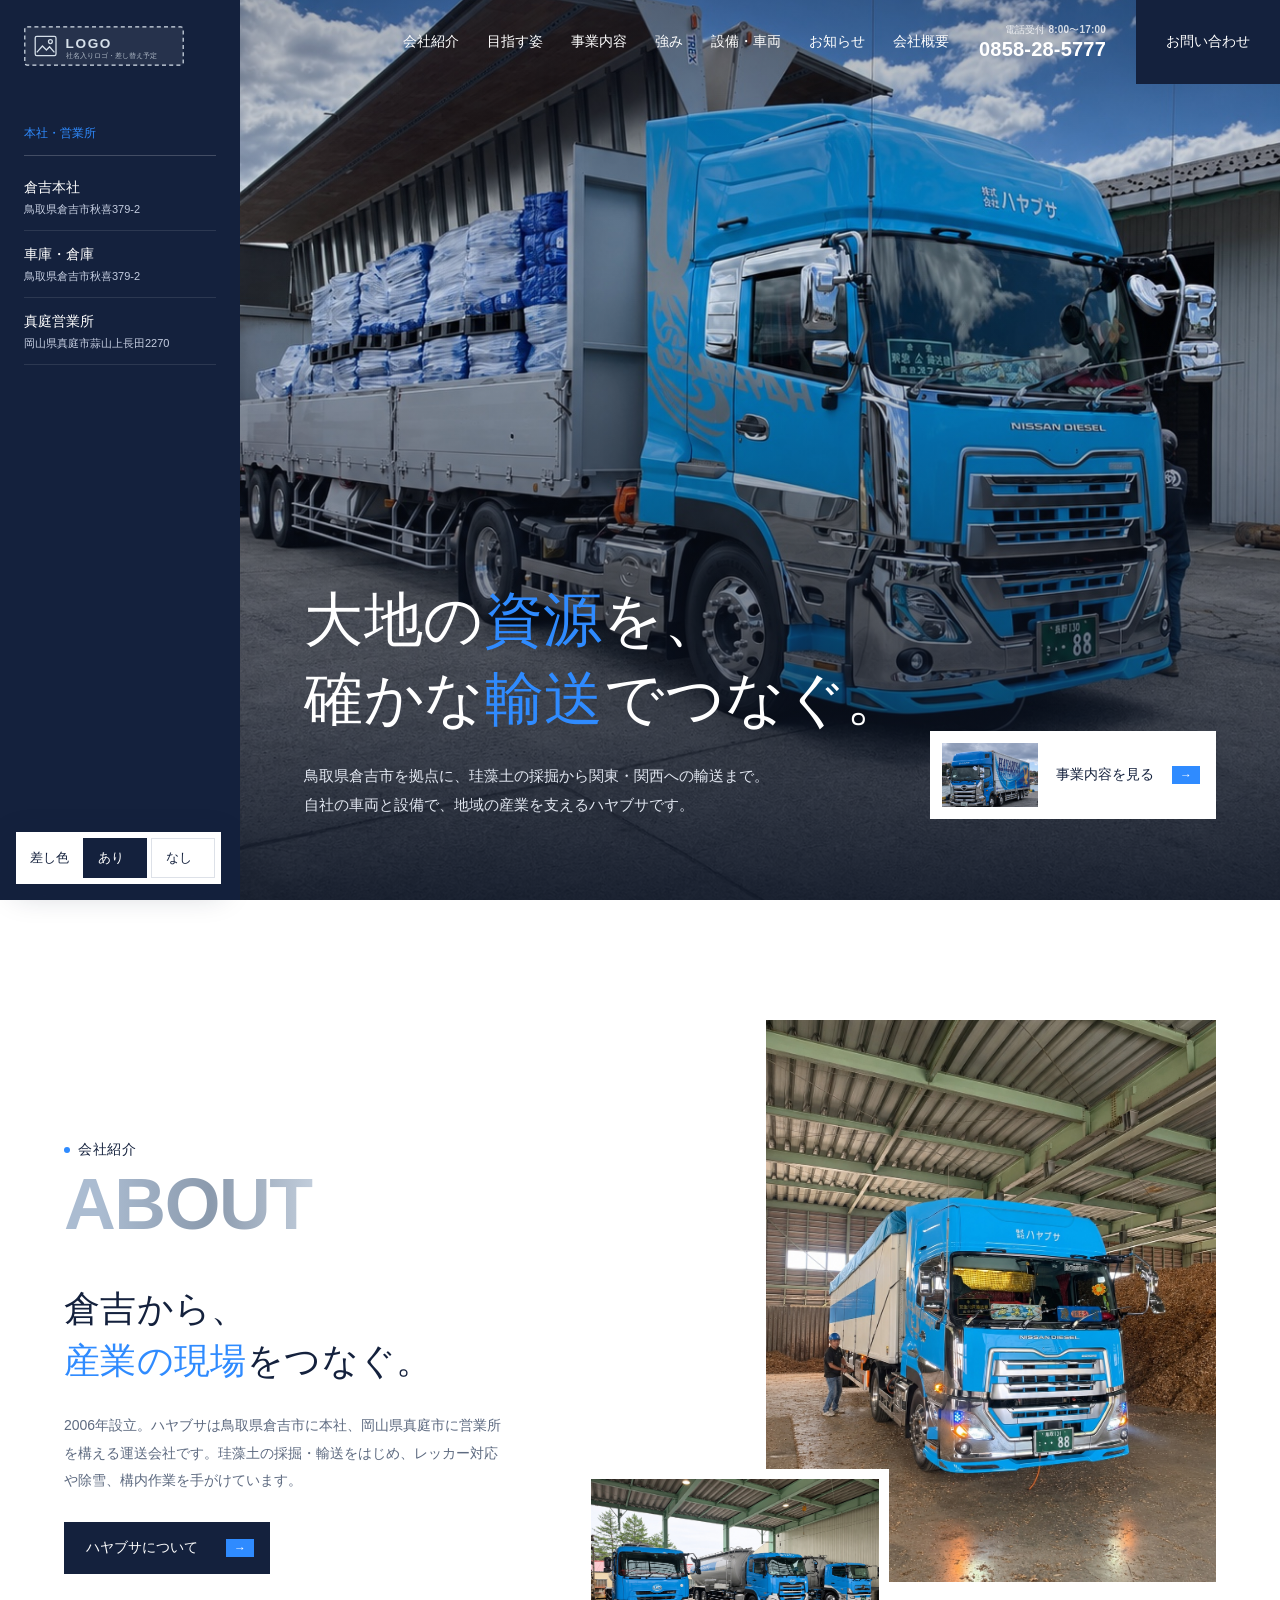
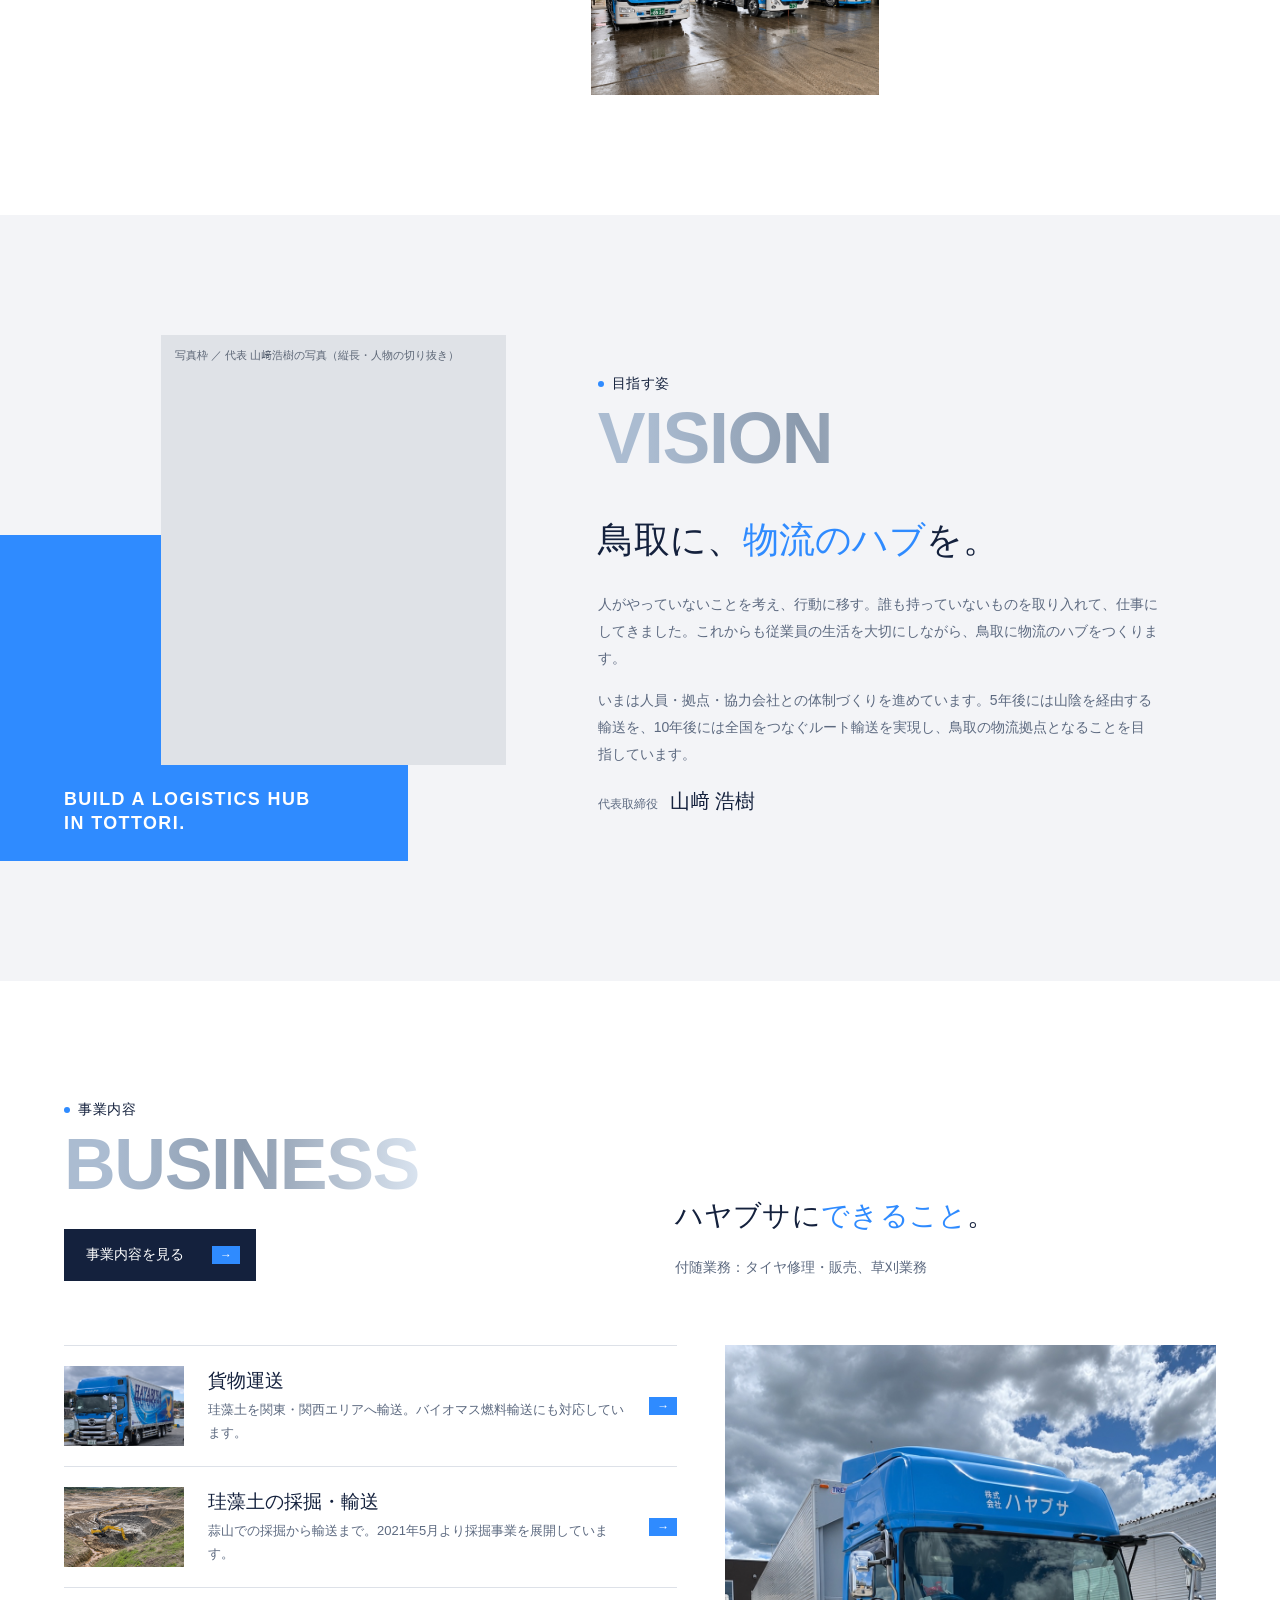
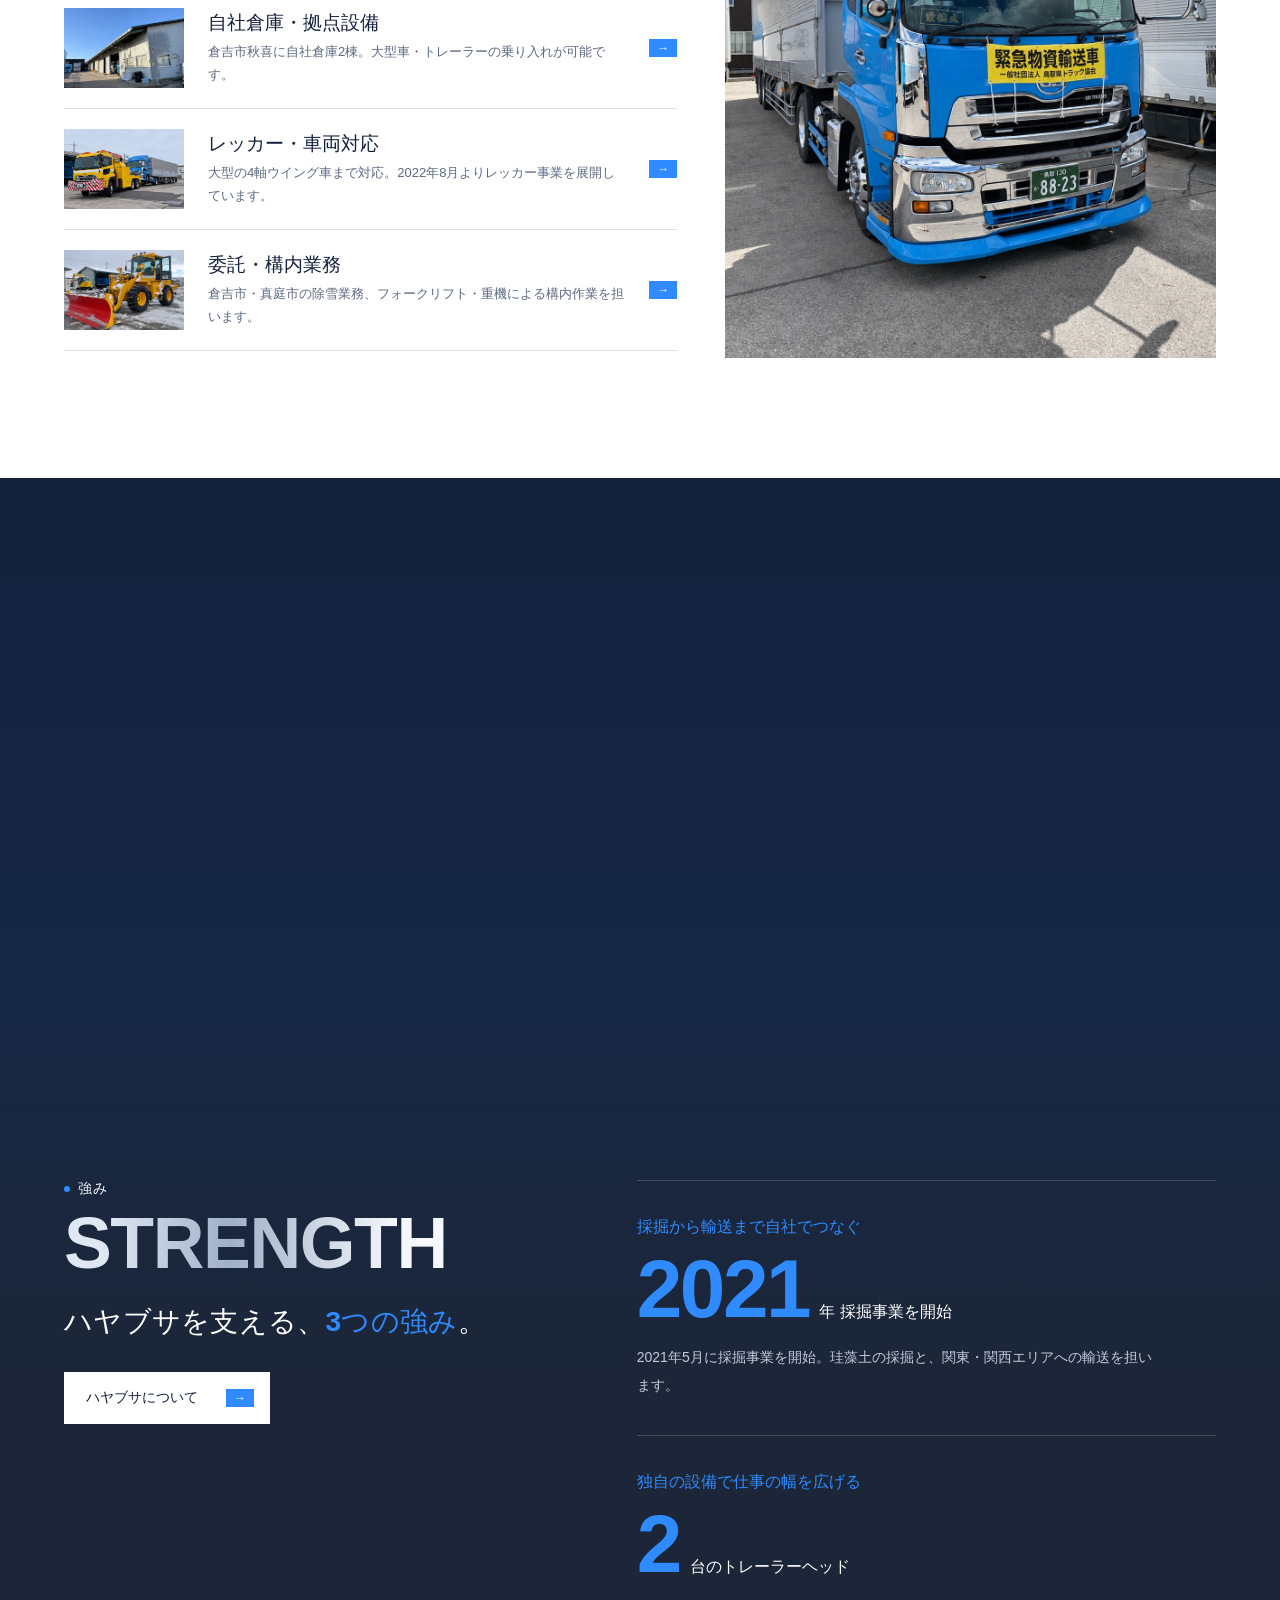
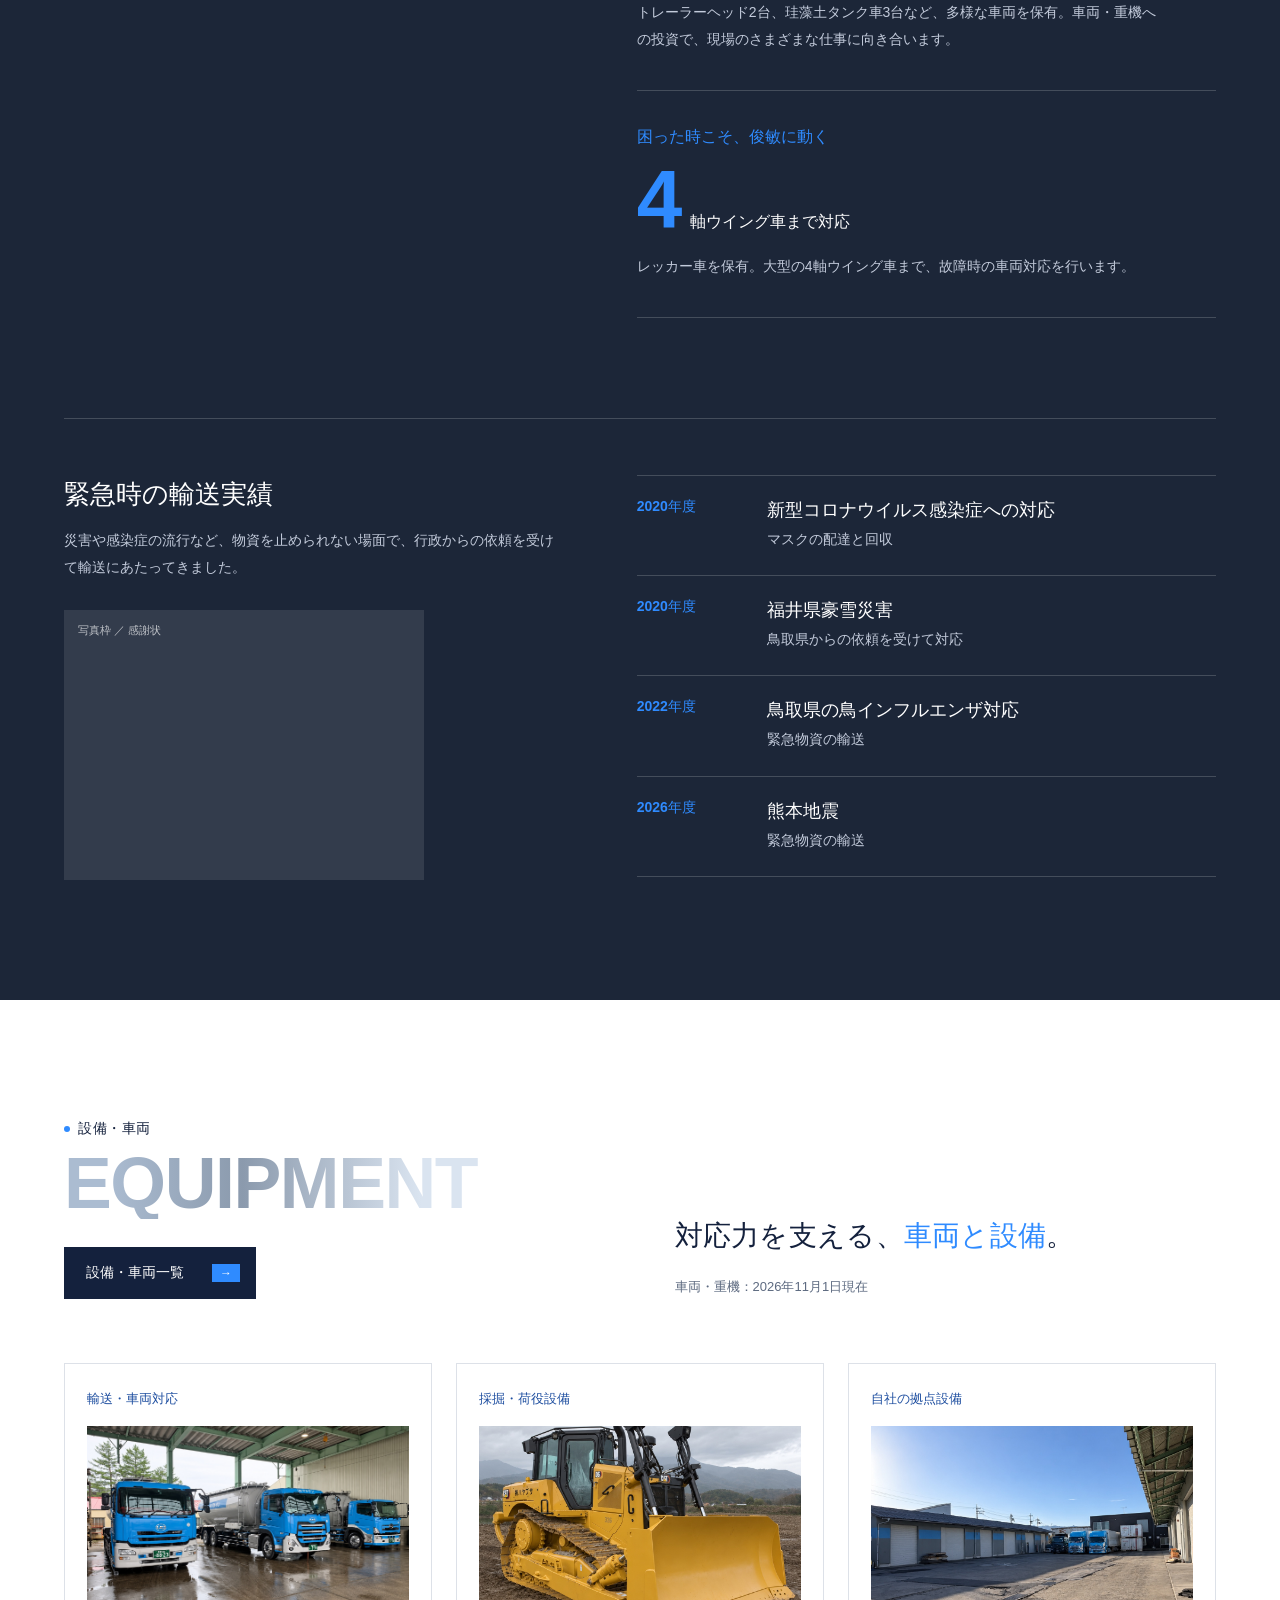
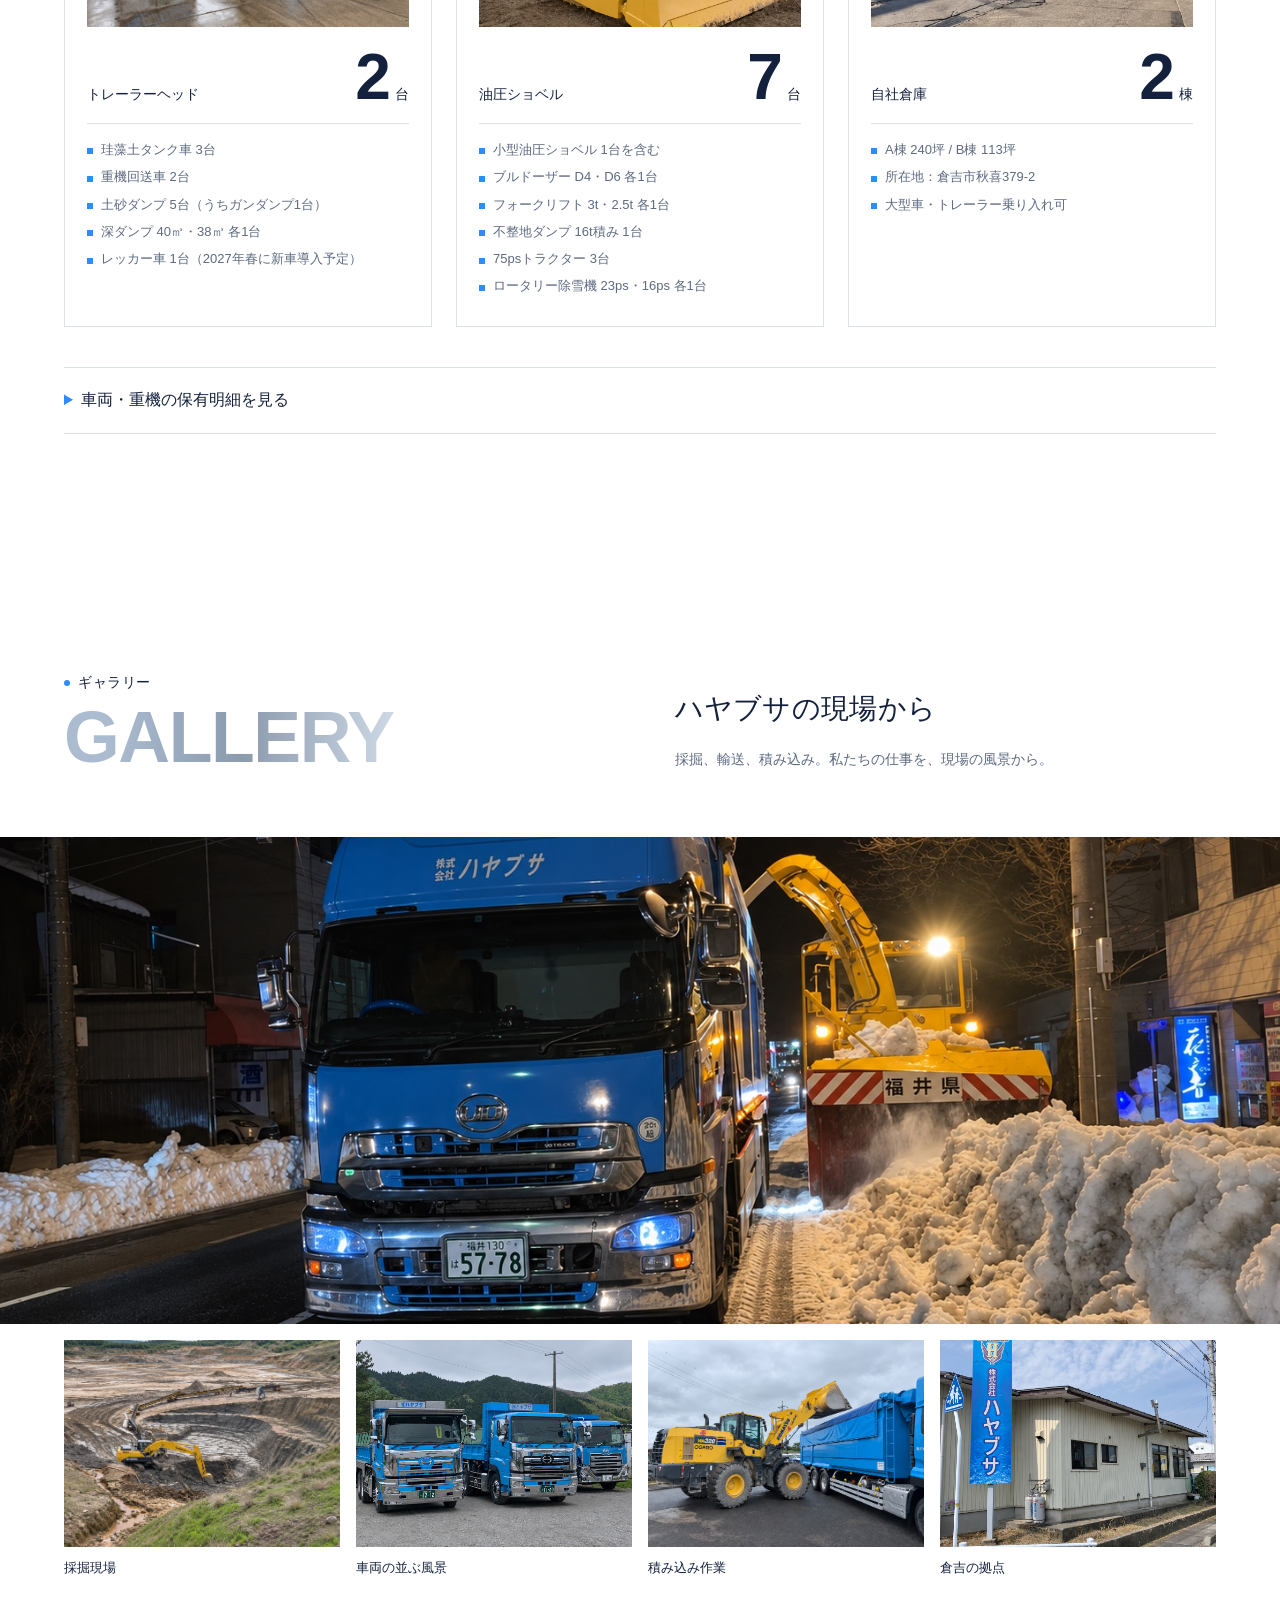
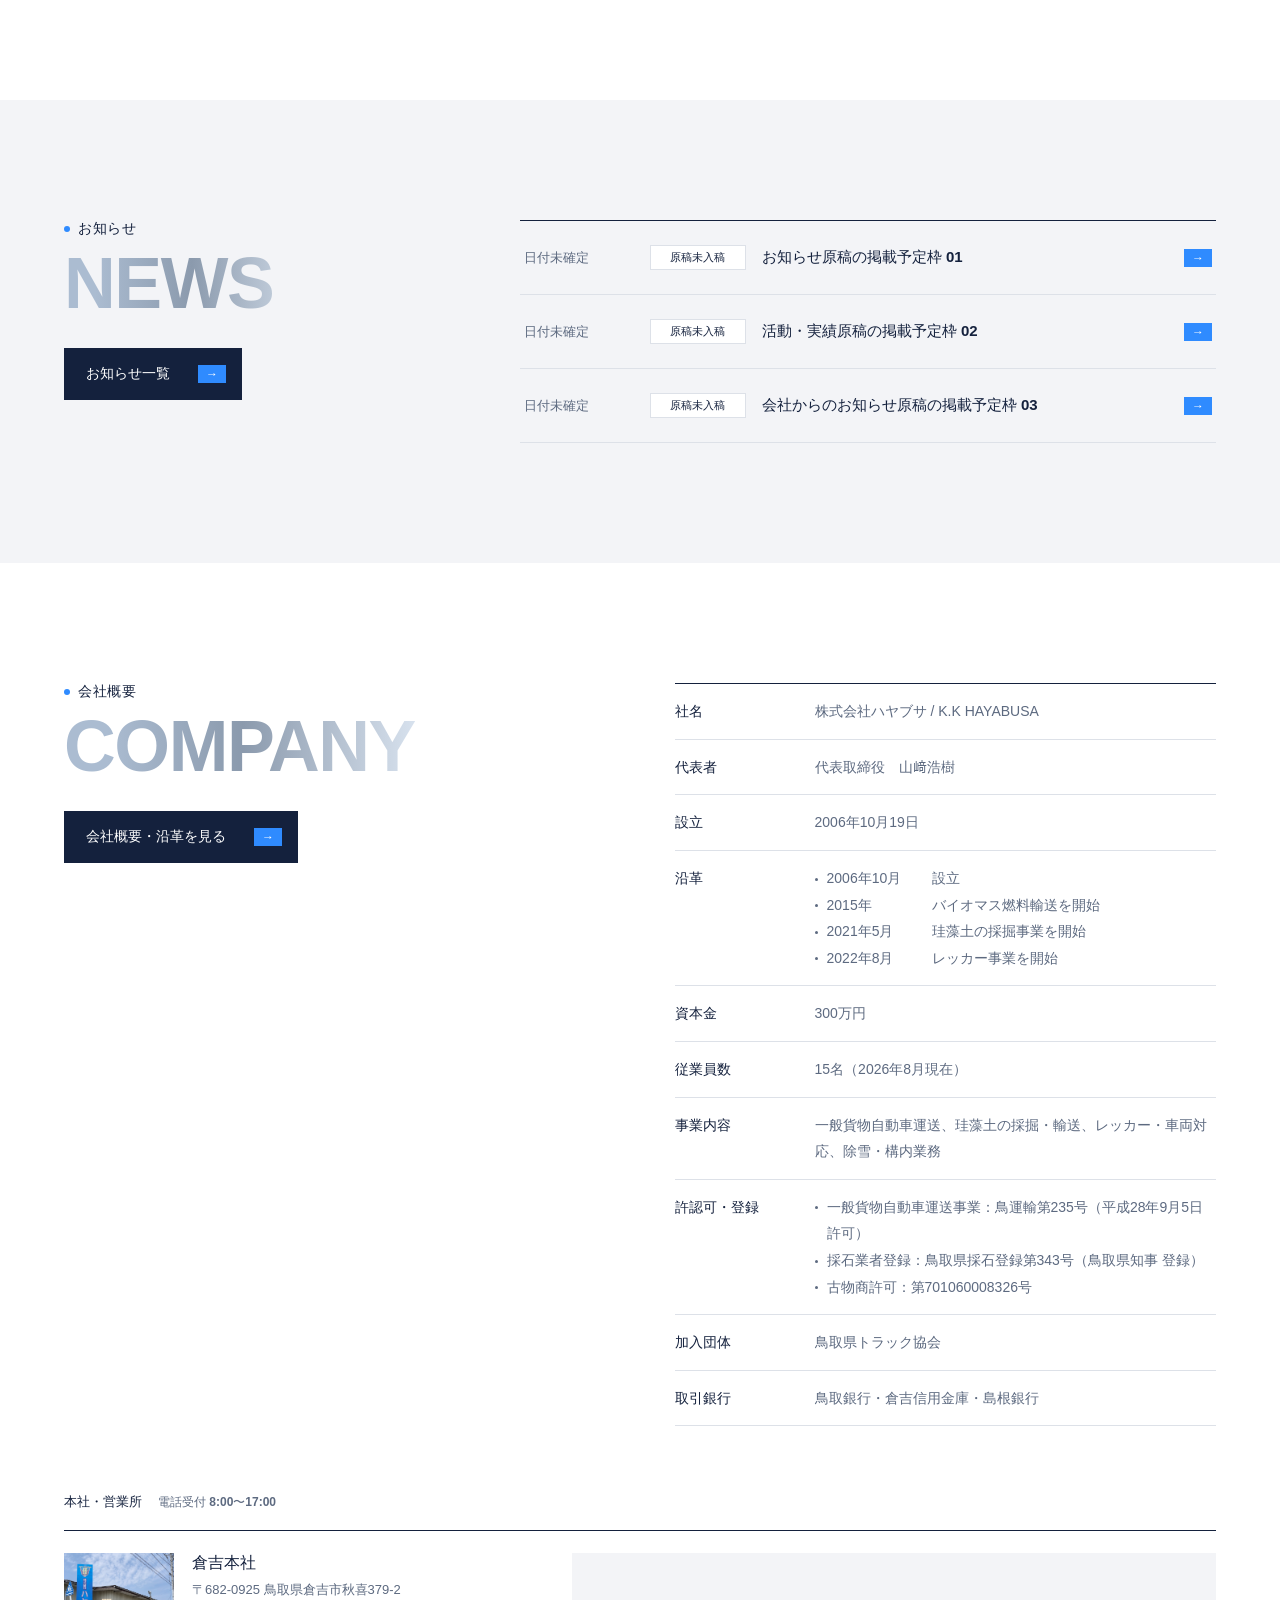
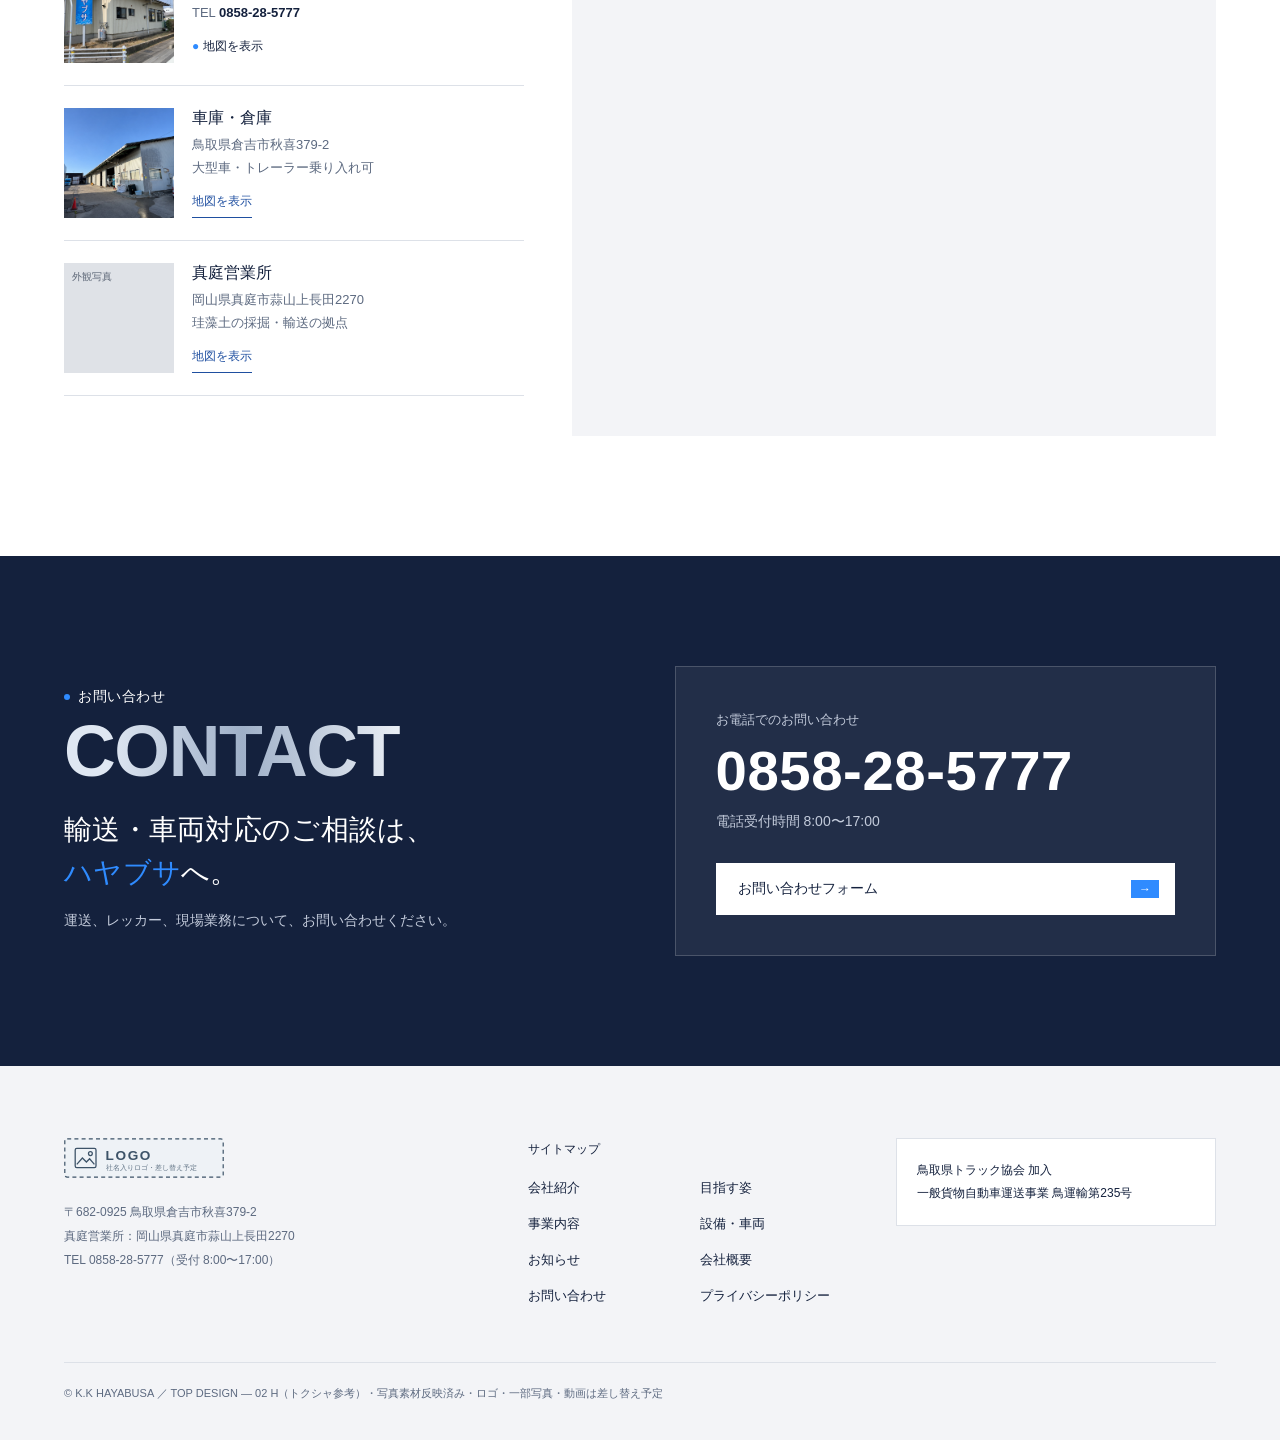
==== commit 55f592a0: "Update vehicle and equipment inventory as of November 2026" ====
--- a/index.html
+++ b/index.html
@@ -1,5 +1,5 @@
 <!doctype html>
-<html lang="ja"><head><meta charset="utf-8"><meta name="viewport" content="width=device-width,initial-scale=1"><meta name="robots" content="noindex,nofollow,noarchive"><meta name="color-scheme" content="light"><title>株式会社ハヤブサ｜TOPデザイン H案（差し色確認用）</title><link rel="stylesheet" href="styles.css?v=29"><script src="client.js?v=3" defer></script><link rel="stylesheet" href="share.css?v=1"><script src="share.js?v=1" defer></script></head><body><div class="share-toggle" role="group" aria-label="差し色の切り替え"><span class="share-label">差し色</span><button type="button" data-accent="on" aria-pressed="true">あり</button><button type="button" data-accent="off" aria-pressed="false">なし</button></div>
+<html lang="ja"><head><meta charset="utf-8"><meta name="viewport" content="width=device-width,initial-scale=1"><meta name="robots" content="noindex,nofollow,noarchive"><meta name="color-scheme" content="light"><title>株式会社ハヤブサ｜TOPデザイン H案（差し色確認用）</title><link rel="stylesheet" href="styles.css?v=30"><script src="client.js?v=3" defer></script><link rel="stylesheet" href="share.css?v=1"><script src="share.js?v=1" defer></script></head><body><div class="share-toggle" role="group" aria-label="差し色の切り替え"><span class="share-label">差し色</span><button type="button" data-accent="on" aria-pressed="true">あり</button><button type="button" data-accent="off" aria-pressed="false">なし</button></div>
 <a class="skip-link" href="#hb-about">本文へ進む</a>
 <header class="hb-top"><div class="hb-brand"><img class="hb-logo hb-logo-light" src="logo-placeholder-light.svg" width="160" height="40" alt="株式会社ハヤブサ"><img class="hb-logo hb-logo-dark" src="logo-placeholder.svg" width="160" height="40" alt="株式会社ハヤブサ"></div><nav id="hb-nav" class="hb-nav" aria-label="メインナビゲーション"><button data-scroll="hb-about">会社紹介</button><button data-scroll="hb-vision">目指す姿</button><button data-scroll="hb-services">事業内容</button><button data-scroll="hb-strengths">強み</button><button data-scroll="hb-equipment">設備・車両</button><button data-scroll="hb-news">お知らせ</button><button data-scroll="hb-company">会社概要</button></nav><a class="hb-headtel" href="tel:0858285777"><small>電話受付 8:00〜17:00</small>0858-28-5777</a><button class="hb-headcta" data-scroll="hb-contact">お問い合わせ</button><button class="hb-menu" type="button" aria-expanded="false" aria-controls="hb-nav"><span></span><span></span><b>メニュー</b></button></header>
 <main class="hb-page">
@@ -20,7 +20,7 @@
 
 <section class="hb-strengths" id="hb-strengths"><div class="hb-strengths-bg" aria-hidden="true"><span class="hb-placeholder hb-photo"><picture><source media="(max-width: 800px)" srcset="images/enhanced/quarry-mobile.jpg"/><img alt="珪藻土の採掘現場" decoding="async" height="941" loading="lazy" src="images/enhanced/quarry-wide.jpg" width="1672"/></picture></span><i class="hb-strengths-veil"></i></div><div class="hb-strengths-inner"><div class="hb-strengths-head"><h2 class="hb-title hb-title-light"><span class="hb-title-ja">強み</span><span class="hb-title-en" aria-hidden="true">STRENGTH</span></h2><p class="hb-lead">ハヤブサを支える、<em class="hb-em">3つの強み</em>。</p><button class="hb-btn hb-btn-light" data-destination="/company/">ハヤブサについて<i class="hb-chip" aria-hidden="true">→</i></button></div><ol class="hb-figures">
 <li><h3>採掘から輸送まで自社でつなぐ</h3><p class="hb-figure"><strong>2021</strong><span>年 採掘事業を開始</span></p><p>2021年5月に採掘事業を開始。珪藻土の採掘と、関東・関西エリアへの輸送を担います。</p></li>
-<li><h3>独自の設備で仕事の幅を広げる</h3><p class="hb-figure"><strong>12</strong><span>台の大型トラック</span></p><p>大型トラック12台、自社倉庫2棟。車両・重機への投資で、現場の多様な仕事に向き合います。</p></li>
+<li><h3>独自の設備で仕事の幅を広げる</h3><p class="hb-figure"><strong>2</strong><span>台のトレーラーヘッド</span></p><p>トレーラーヘッド2台、珪藻土タンク車3台など、多様な車両を保有。車両・重機への投資で、現場のさまざまな仕事に向き合います。</p></li>
 <li><h3>困った時こそ、俊敏に動く</h3><p class="hb-figure"><strong>4</strong><span>軸ウイング車まで対応</span></p><p>レッカー車を保有。大型の4軸ウイング車まで、故障時の車両対応を行います。</p></li>
 </ol></div>
 <div class="hb-relief"><div class="hb-relief-head"><h3>緊急時の輸送実績</h3><p>災害や感染症の流行など、物資を止められない場面で、行政からの依頼を受けて輸送にあたってきました。</p><span class="hb-placeholder"><span class="hb-photo-tag">写真枠 ／ 感謝状</span></span></div><ul class="hb-relief-list">
@@ -30,11 +30,11 @@
 <li><time>2026年度</time><div><h4>熊本地震</h4><p>緊急物資の輸送</p></div></li>
 </ul></div></section>
 
-<section class="hb-section hb-equipment" id="hb-equipment"><div class="hb-split"><div><h2 class="hb-title"><span class="hb-title-ja">設備・車両</span><span class="hb-title-en" aria-hidden="true">EQUIPMENT</span></h2><button class="hb-btn" data-destination="/equipment/">設備・車両一覧<i class="hb-chip" aria-hidden="true">→</i></button></div><div class="hb-split-text"><h3 class="hb-lead">対応力を支える、<em class="hb-em">車両と設備</em>。</h3></div></div><div class="hb-equip-grid">
-<div class="hb-equip"><p class="hb-equip-label">輸送・車両対応</p><span class="hb-placeholder hb-photo"><img alt="倉庫に並ぶハヤブサの車両" decoding="async" height="1086" loading="lazy" src="images/enhanced/C8130447.jpg" width="1448"/></span><p class="hb-count"><span>大型トラック</span><strong>12</strong><span>台</span></p><ul><li>中型・小型トラック 4台</li><li>ダンプ 5台</li><li>トレーラー・特殊車両 3台</li><li>レッカー車 1台</li></ul></div>
-<div class="hb-equip"><p class="hb-equip-label">採掘・荷役設備</p><span class="hb-placeholder hb-photo"><img alt="採掘現場で使用するブルドーザー" decoding="async" height="1448" loading="lazy" src="images/enhanced/CA352D6F.jpg" width="1086"/></span><p class="hb-count"><span>バックホウ</span><strong>4</strong><span>台</span></p><ul><li>ブルドーザー 2台</li><li>フォークリフト 3t×2台・2.5t×1台</li><li>不整地ダンプ 16t×1台</li></ul></div>
+<section class="hb-section hb-equipment" id="hb-equipment"><div class="hb-split"><div><h2 class="hb-title"><span class="hb-title-ja">設備・車両</span><span class="hb-title-en" aria-hidden="true">EQUIPMENT</span></h2><button class="hb-btn" data-destination="/equipment/">設備・車両一覧<i class="hb-chip" aria-hidden="true">→</i></button></div><div class="hb-split-text"><h3 class="hb-lead">対応力を支える、<em class="hb-em">車両と設備</em>。</h3><p class="hb-fleet-date">車両・重機：2026年11月1日現在</p></div></div><div class="hb-equip-grid">
+<div class="hb-equip"><p class="hb-equip-label">輸送・車両対応</p><span class="hb-placeholder hb-photo"><img alt="倉庫に並ぶハヤブサの車両" decoding="async" height="1086" loading="lazy" src="images/enhanced/C8130447.jpg" width="1448"/></span><p class="hb-count"><span>トレーラーヘッド</span><strong>2</strong><span>台</span></p><ul><li>珪藻土タンク車 3台</li><li>重機回送車 2台</li><li>土砂ダンプ 5台（うちガンダンプ1台）</li><li>深ダンプ 40㎥・38㎥ 各1台</li><li>レッカー車 1台（2027年春に新車導入予定）</li></ul></div>
+<div class="hb-equip"><p class="hb-equip-label">採掘・荷役設備</p><span class="hb-placeholder hb-photo"><img alt="採掘現場で使用するブルドーザー" decoding="async" height="1448" loading="lazy" src="images/enhanced/CA352D6F.jpg" width="1086"/></span><p class="hb-count"><span>油圧ショベル</span><strong>7</strong><span>台</span></p><ul><li>小型油圧ショベル 1台を含む</li><li>ブルドーザー D4・D6 各1台</li><li>フォークリフト 3t・2.5t 各1台</li><li>不整地ダンプ 16t積み 1台</li><li>75psトラクター 3台</li><li>ロータリー除雪機 23ps・16ps 各1台</li></ul></div>
 <div class="hb-equip"><p class="hb-equip-label">自社の拠点設備</p><span class="hb-placeholder hb-photo"><img alt="自社倉庫と構内の様子" decoding="async" height="1448" loading="lazy" src="images/enhanced/IMG_0411.jpg" width="1086"/></span><p class="hb-count"><span>自社倉庫</span><strong>2</strong><span>棟</span></p><ul><li>A棟 240坪 / B棟 113坪</li><li>所在地：倉吉市秋喜379-2</li><li>大型車・トレーラー乗り入れ可</li></ul></div>
-</div></section>
+</div><details class="hb-fleet-details" id="hb-fleet-details"><summary>車両・重機の保有明細を見る</summary><div class="hb-fleet-table-wrap"><table class="hb-fleet-table"><caption>保有車両・重機一覧（2026年11月1日現在）</caption><thead><tr><th scope="col">区分</th><th scope="col">車両・設備</th><th scope="col">台数・補足</th></tr></thead><tbody><tr><td>トレーラー</td><th scope="row">トレーラーヘッド</th><td>2台</td></tr><tr><td>トレーラー</td><th scope="row">トレーラーウィング12m車</th><td>1台</td></tr><tr><td>トレーラー</td><th scope="row">JRコンテナ2基積み車</th><td>1台</td></tr><tr><td>トレーラー</td><th scope="row">木質チップスライドデッキ70㎥</th><td>1台</td></tr><tr><td>大型トラック</td><th scope="row">4軸低床ウィング10mボディ車</th><td>1台</td></tr><tr><td>大型トラック</td><th scope="row">木質スライドデッキ50㎥</th><td>1台</td></tr><tr><td>大型トラック</td><th scope="row">重機回送車</th><td>2台</td></tr><tr><td>大型トラック</td><th scope="row">珪藻土タンク車</th><td>3台</td></tr><tr><td>大型トラック</td><th scope="row">土砂ダンプ</th><td>5台（うちガンダンプ1台）</td></tr><tr><td>大型トラック</td><th scope="row">レッカー車</th><td>1台（2027年春に新車導入予定）</td></tr><tr><td>大型トラック</td><th scope="row">深ダンプ40㎥・38㎥</th><td>各1台</td></tr><tr><td>小型トラック等</td><th scope="row">3t積みウイング車</th><td>1台</td></tr><tr><td>小型トラック等</td><th scope="row">積載車（営業ナンバー）</th><td>1台</td></tr><tr><td>小型トラック等</td><th scope="row">重機燃料給油990L車</th><td>1台</td></tr><tr><td>小型トラック等</td><th scope="row">レッカー誘導車</th><td>1台</td></tr><tr><td>小型トラック等</td><th scope="row">軽トラック</th><td>2台</td></tr><tr><td>重機</td><th scope="row">油圧ショベル 0.9</th><td>1台</td></tr><tr><td>重機</td><th scope="row">油圧ショベル 0.7</th><td>2台（うち小旋回1台）</td></tr><tr><td>重機</td><th scope="row">油圧ショベル 0.45・小旋回</th><td>1台</td></tr><tr><td>重機</td><th scope="row">油圧ショベル 0.25・グラップル付き</th><td>2台</td></tr><tr><td>重機</td><th scope="row">小型油圧ショベル</th><td>1台</td></tr><tr><td>重機</td><th scope="row">ブルドーザー D4・D6</th><td>各1台</td></tr><tr><td>重機</td><th scope="row">不整地ダンプ16t積み</th><td>1台</td></tr><tr><td>トラクター</td><th scope="row">75psトラクター</th><td>3台</td></tr><tr><td>草刈用機器</td><th scope="row">スライドモア・モア・アームモア</th><td>各1台</td></tr><tr><td>フォークリフト</td><th scope="row">3t車・2.5t車</th><td>各1台</td></tr><tr><td>ロータリー除雪機</td><th scope="row">23ps・16ps</th><td>各1台</td></tr></tbody></table></div></details></section>
 
 <section class="hb-gallerysection" id="hb-gallery"><div class="hb-section hb-gallery-head"><div class="hb-split"><div><h2 class="hb-title"><span class="hb-title-ja">ギャラリー</span><span class="hb-title-en" aria-hidden="true">GALLERY</span></h2></div><div class="hb-split-text"><h3 class="hb-lead">ハヤブサの現場から</h3><p>採掘、輸送、積み込み。私たちの仕事を、現場の風景から。</p></div></div></div><span class="hb-placeholder hb-panorama hb-photo"><img alt="雪の夜に稼働するハヤブサの大型トラック" decoding="async" height="1086" loading="lazy" src="images/enhanced/DFBA4855.jpg" width="1448"/></span><ul class="hb-strip"><li><span class="hb-placeholder hb-photo"><img alt="採掘現場と重機" decoding="async" height="941" loading="lazy" src="images/enhanced/quarry-wide.jpg" width="1672"/></span><p>採掘現場</p></li><li><span class="hb-placeholder hb-photo"><img alt="青いトラックが並ぶ風景" decoding="async" height="1448" loading="lazy" src="images/enhanced/8575B940.jpg" width="1086"/></span><p>車両の並ぶ風景</p></li><li><span class="hb-placeholder hb-photo"><img alt="重機でトラックへ積み込む作業" decoding="async" height="1086" loading="lazy" src="images/enhanced/9B75D0AB.jpg" width="1448"/></span><p>積み込み作業</p></li><li><span class="hb-placeholder hb-photo"><img alt="ハヤブサの看板と事務所の外観" decoding="async" height="1448" loading="lazy" src="images/enhanced/IMG_9839.jpg" width="1086"/></span><p>倉吉の拠点</p></li></ul></section>
 
--- a/styles.css
+++ b/styles.css
@@ -153,3 +153,18 @@
 /* Full-width restored quarry photograph with a wider composition. */
 .hb-strengths-bg .hb-placeholder{inset:0;background:var(--navy)}
 .hb-strengths-bg .hb-photo img{max-width:none;margin:0;object-fit:cover;object-position:50% 54%}
+
+/* Updated fleet list, 2026-11-01. */
+.hb-fleet-date{margin-top:14px;color:var(--muted);font-size:13px}
+.hb-fleet-details{margin-top:40px;border-top:1px solid var(--line);border-bottom:1px solid var(--line)}
+.hb-fleet-details summary{cursor:pointer;padding:22px 0;font-size:16px;font-weight:700;color:var(--ink)}
+.hb-fleet-details summary::marker{color:var(--accent)}
+.hb-fleet-details summary:focus-visible{outline:3px solid #e8a33a;outline-offset:4px}
+.hb-fleet-table-wrap{padding-bottom:28px}
+.hb-fleet-table{width:100%;border-collapse:collapse;table-layout:fixed;font-size:14px;line-height:1.8}
+.hb-fleet-table caption{text-align:left;padding:0 0 16px;font-weight:700}
+.hb-fleet-table th,.hb-fleet-table td{padding:14px 16px;border-bottom:1px solid var(--line);text-align:left;vertical-align:top;overflow-wrap:anywhere}
+.hb-fleet-table thead th{background:var(--navy);color:#fff;font-weight:700}
+.hb-fleet-table thead th:first-child{width:20%}.hb-fleet-table thead th:nth-child(2){width:47%}
+.hb-fleet-table tbody th{font-weight:600}.hb-fleet-table tbody td{color:var(--muted)}
+@media(max-width:600px){.hb-fleet-table{font-size:12px}.hb-fleet-table th,.hb-fleet-table td{padding:12px 7px}.hb-fleet-table thead th:first-child{width:24%}.hb-fleet-table thead th:nth-child(2){width:43%}.hb-fleet-details summary{font-size:14px}}
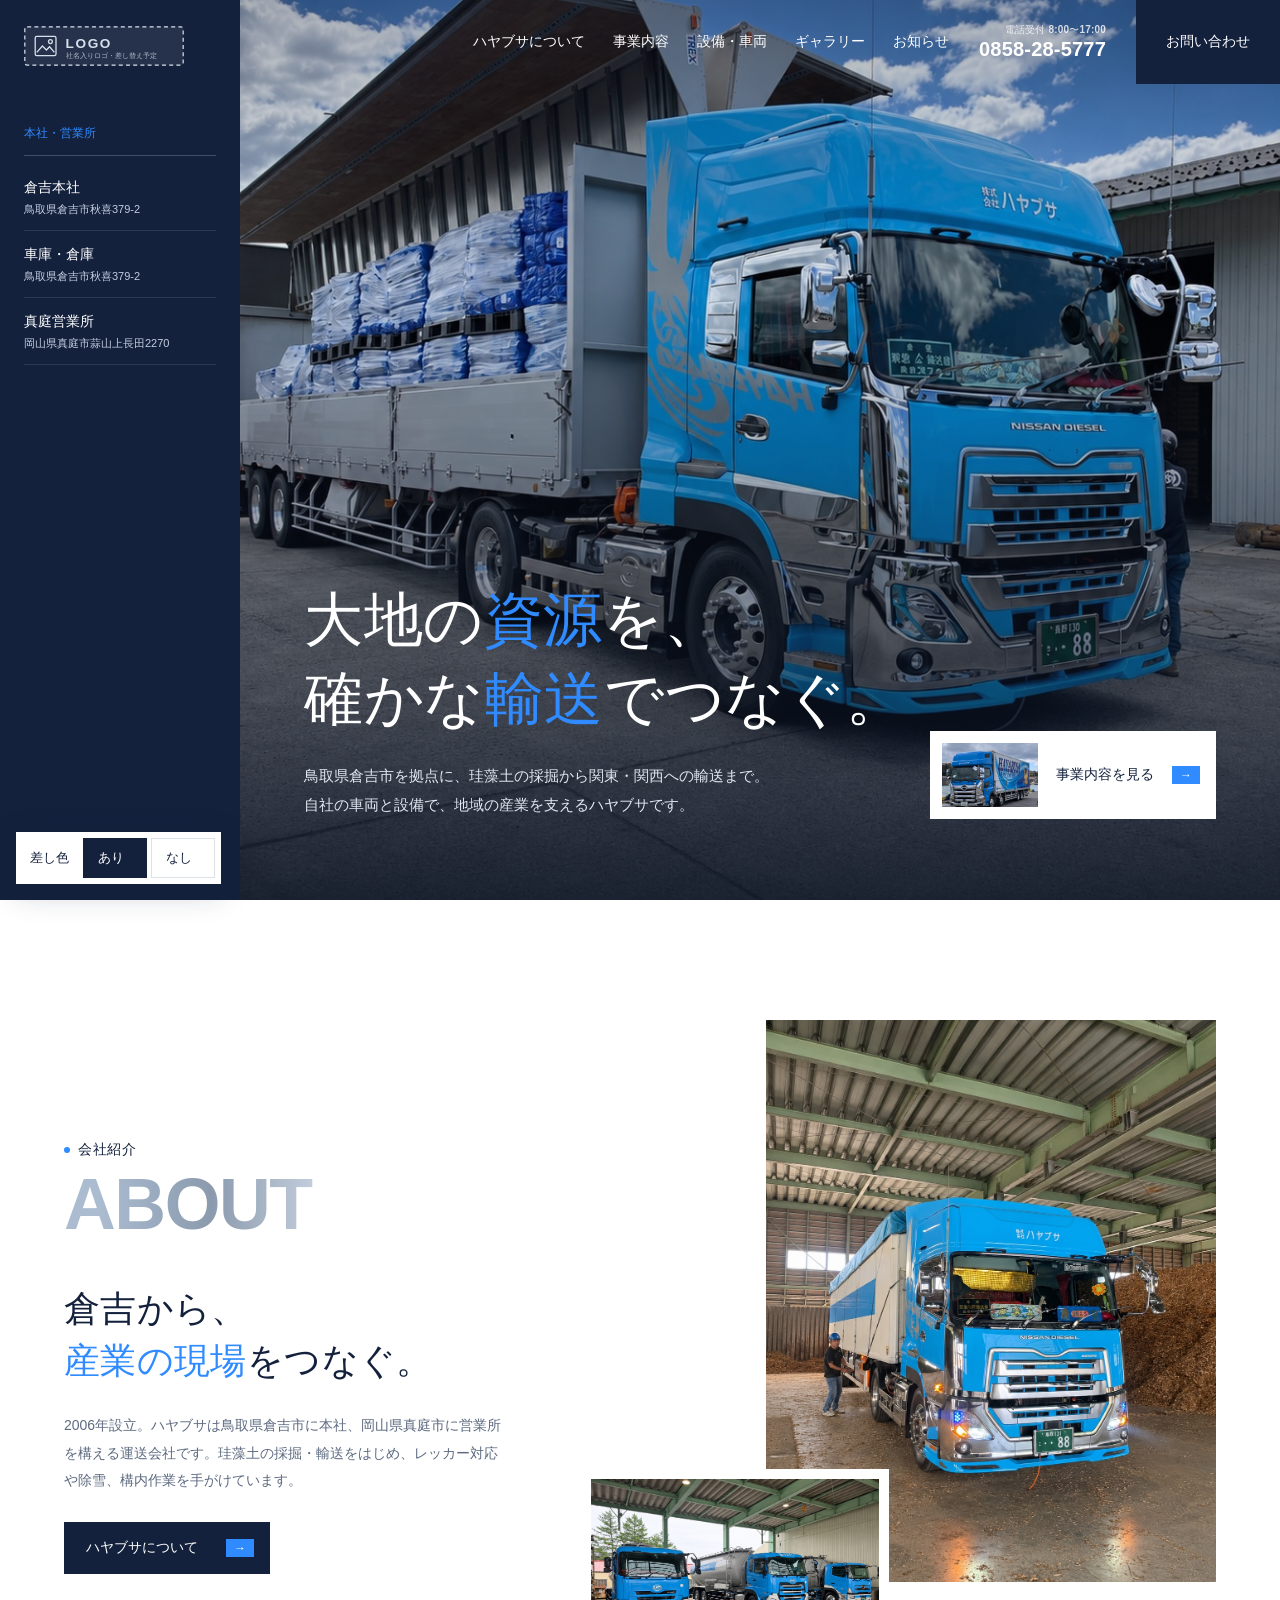
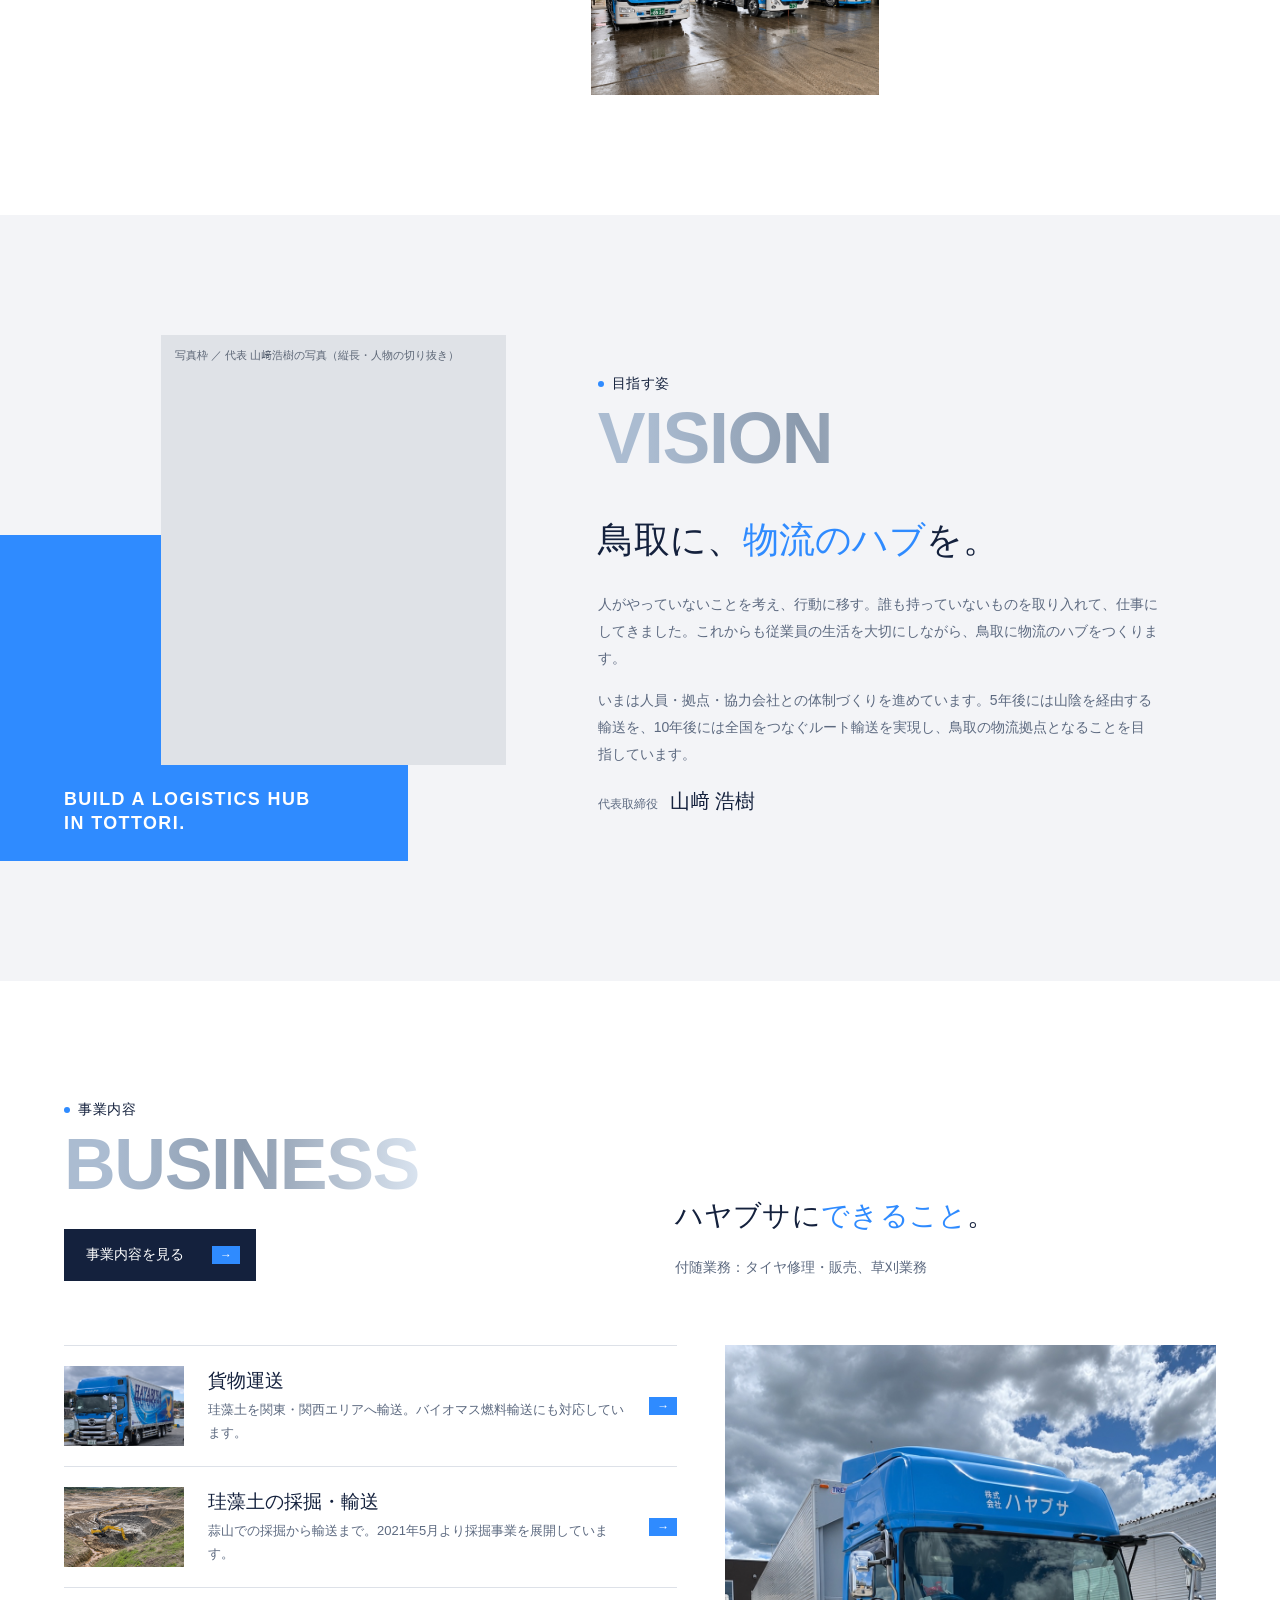
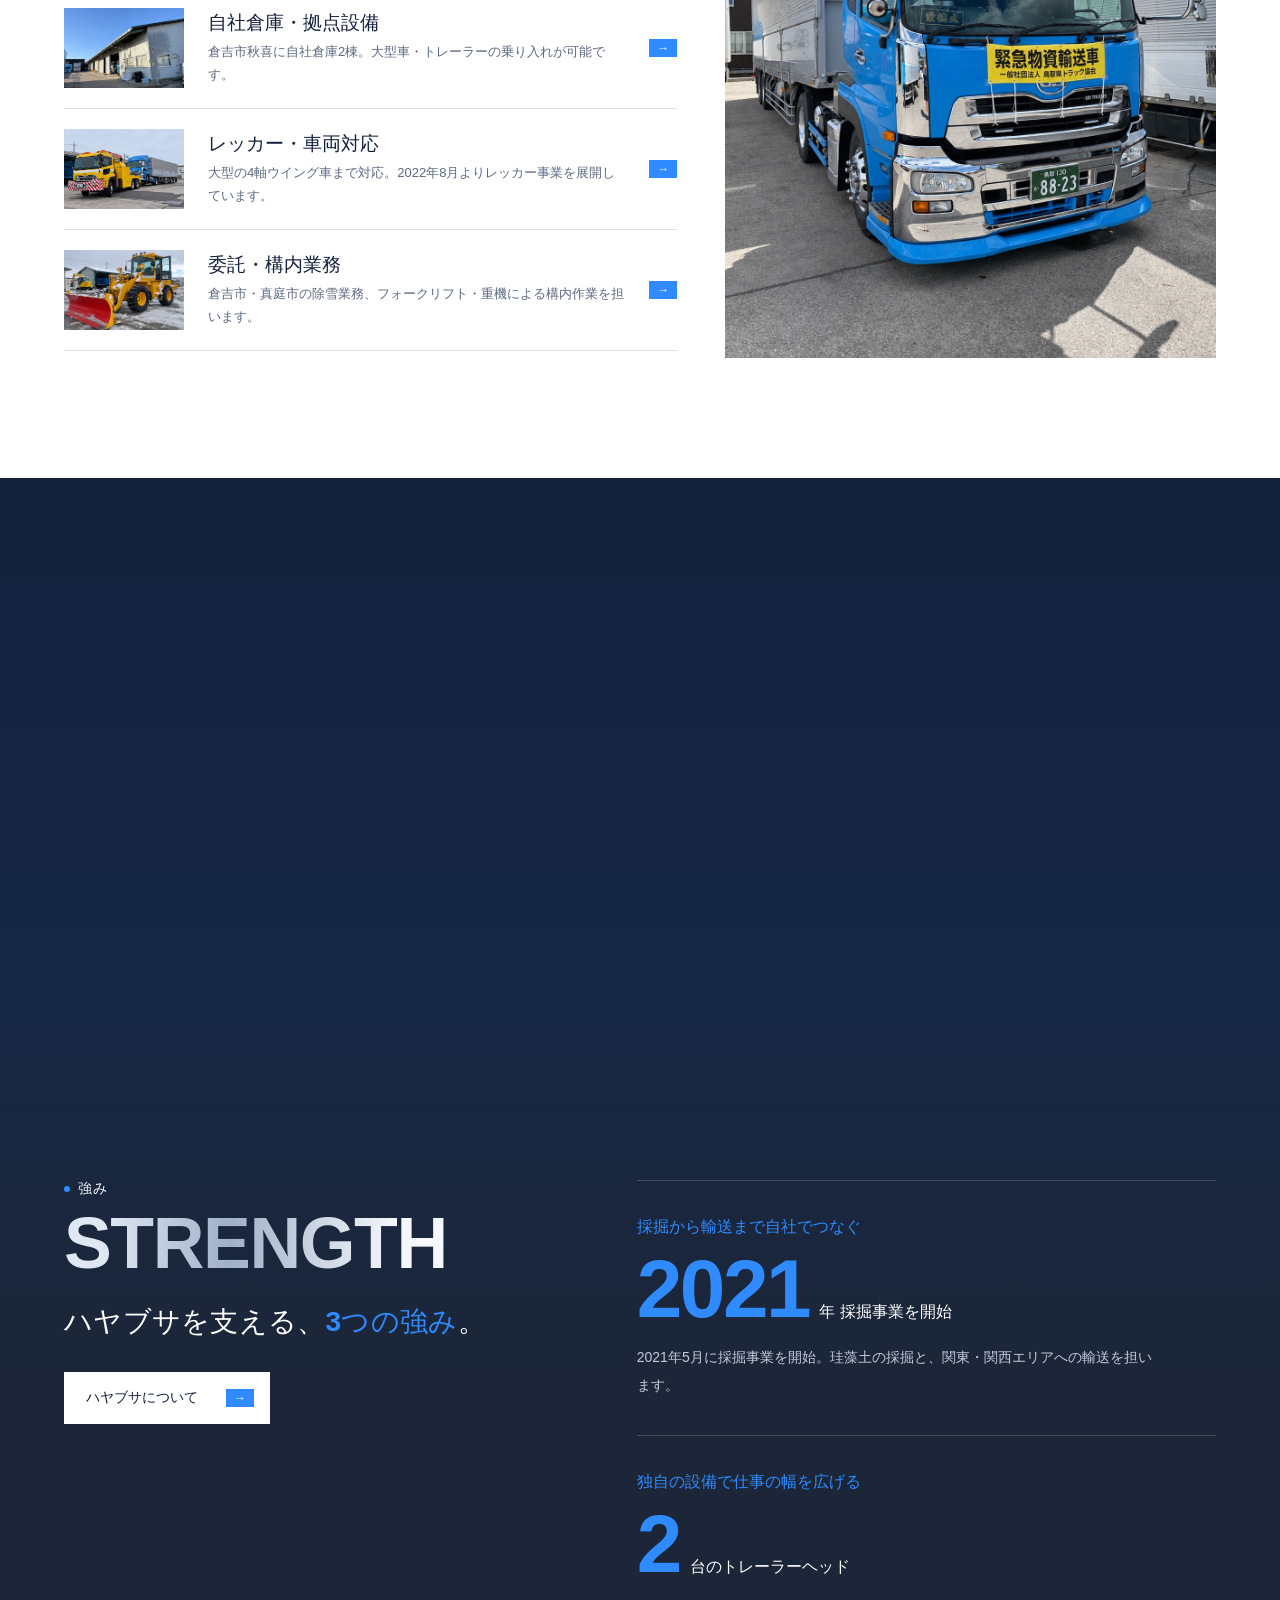
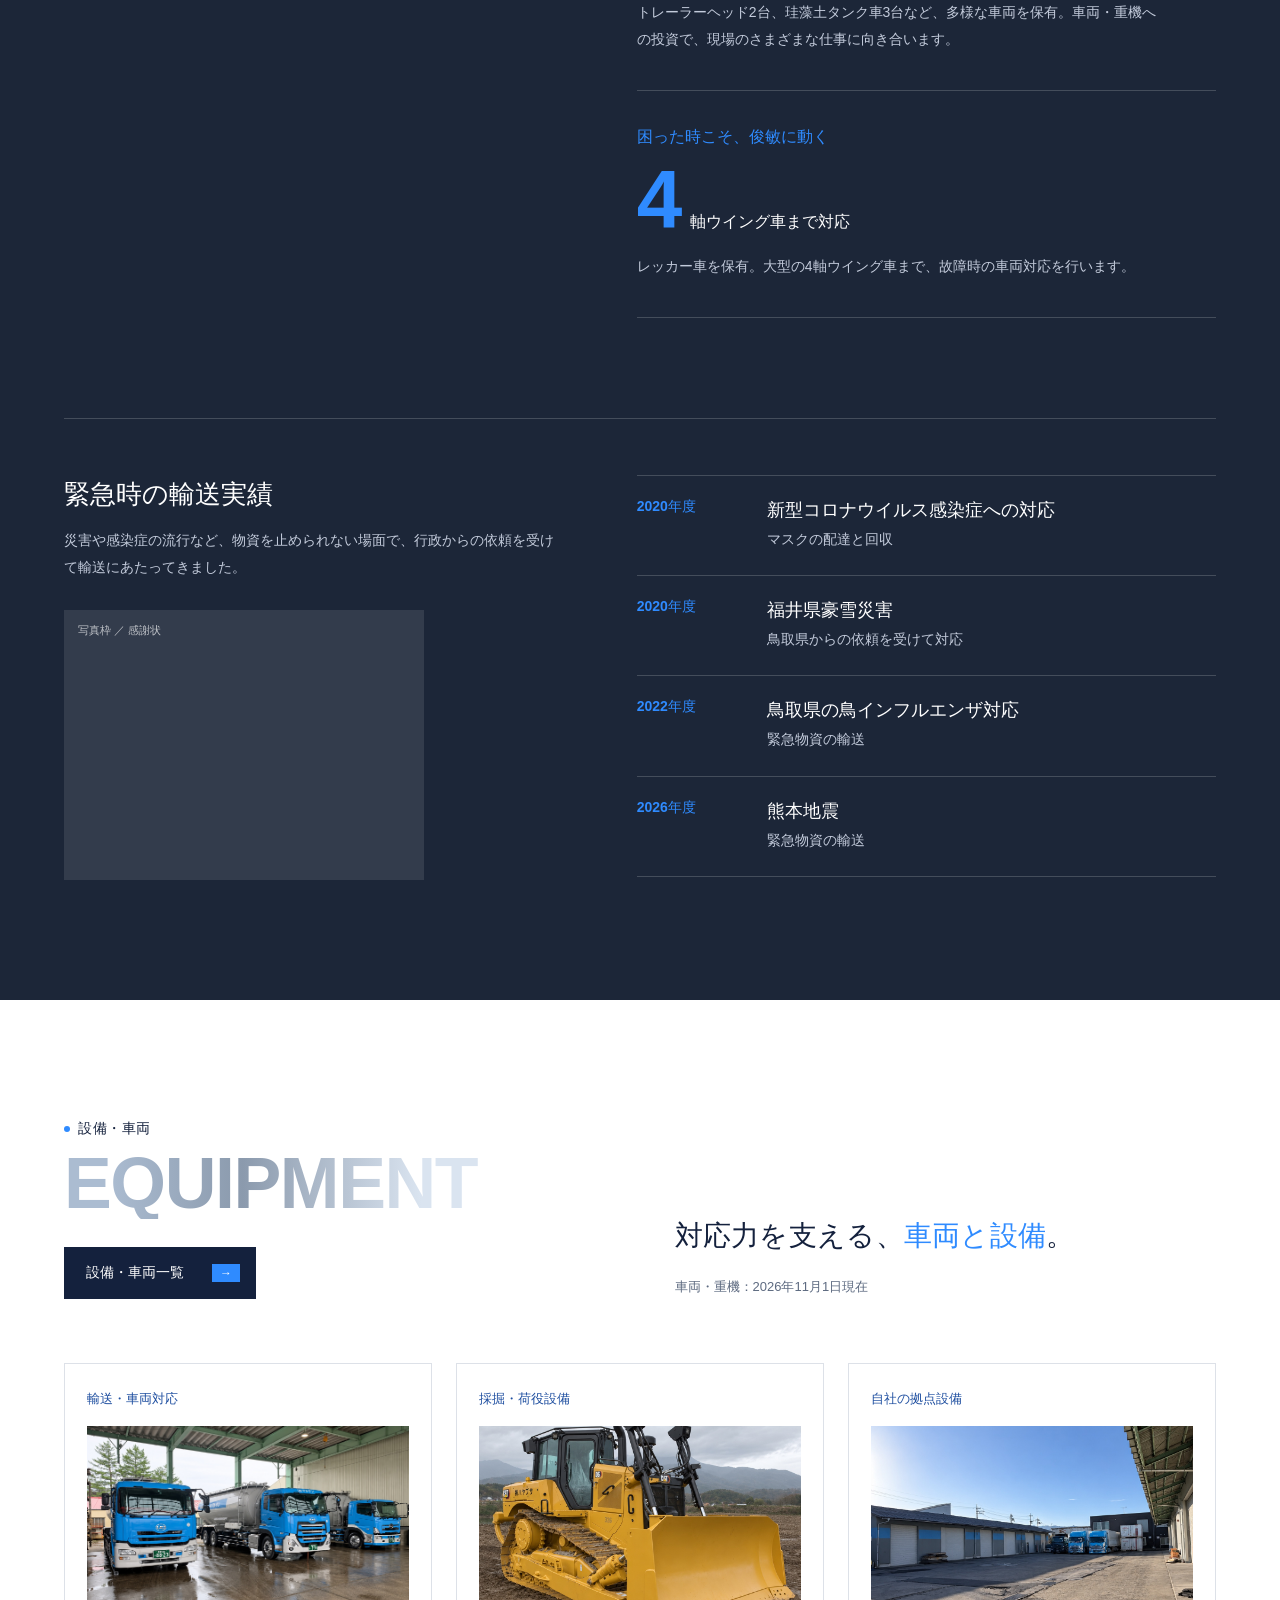
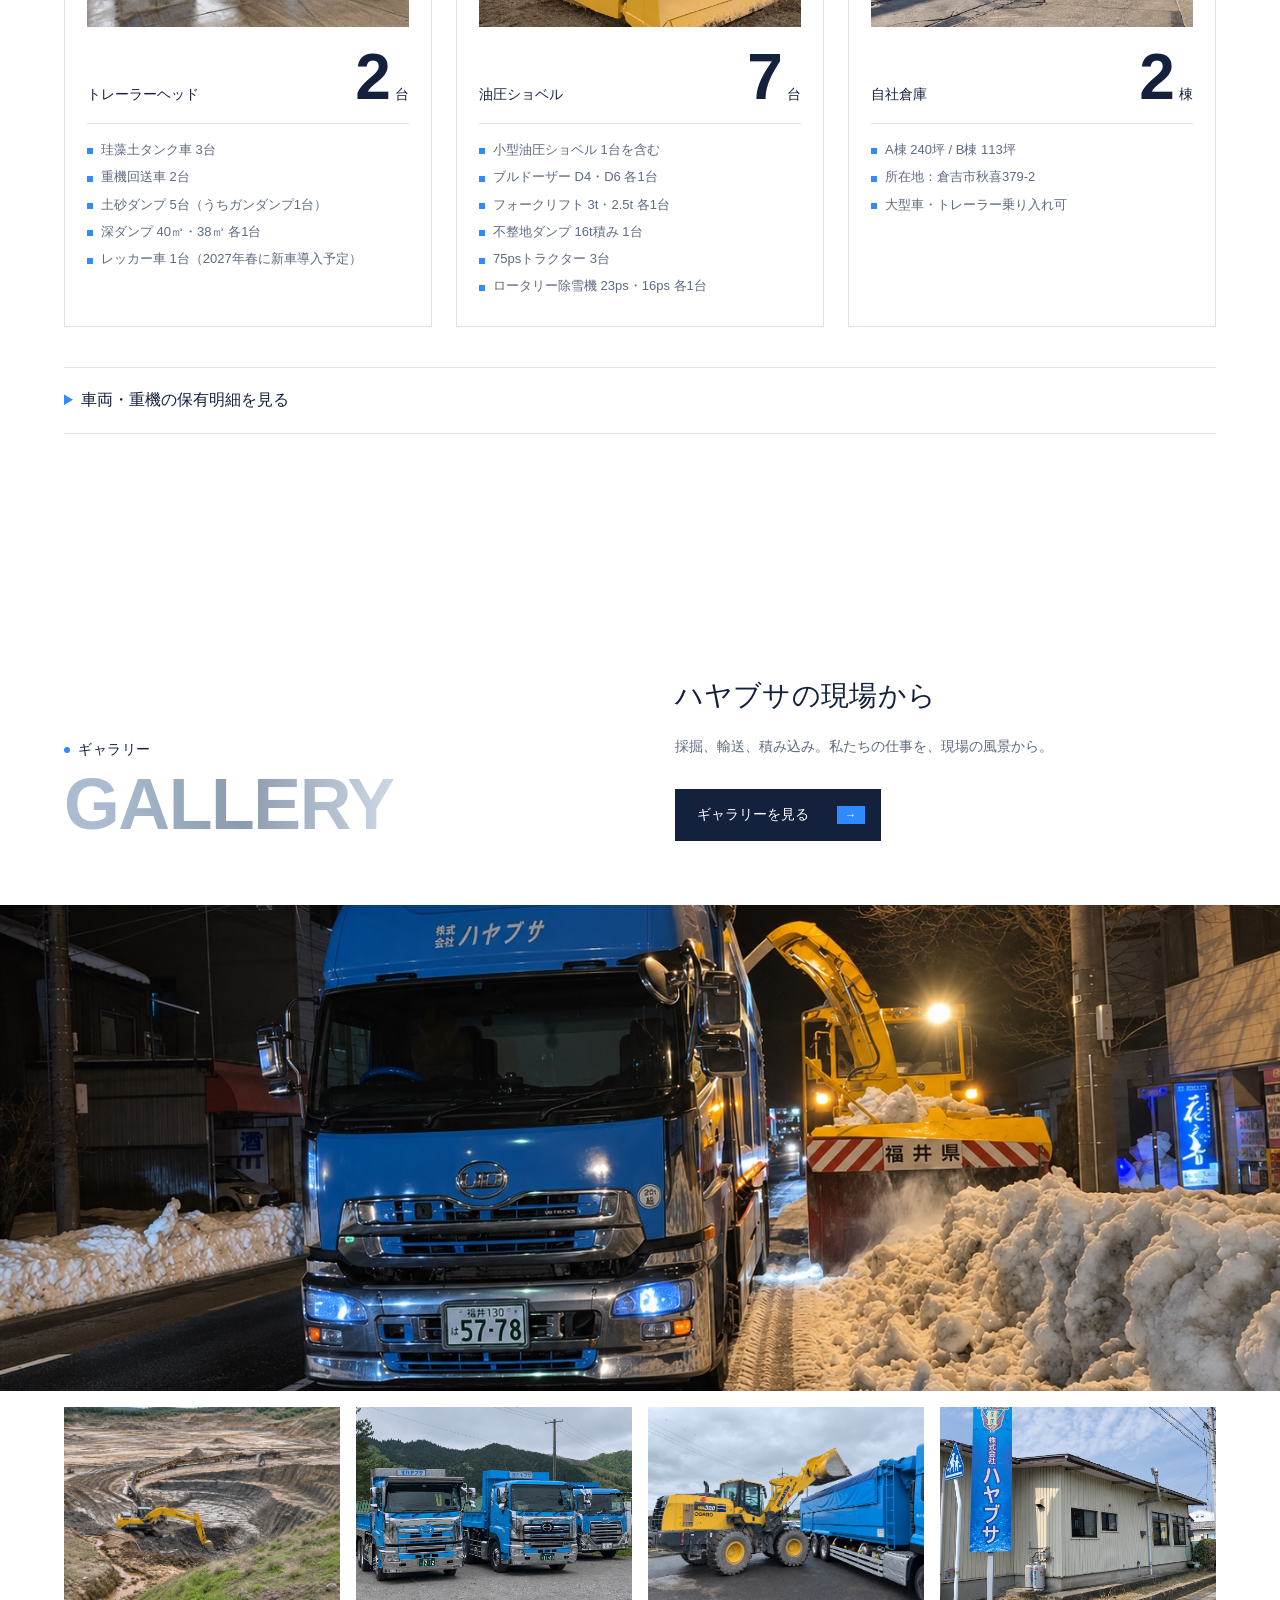
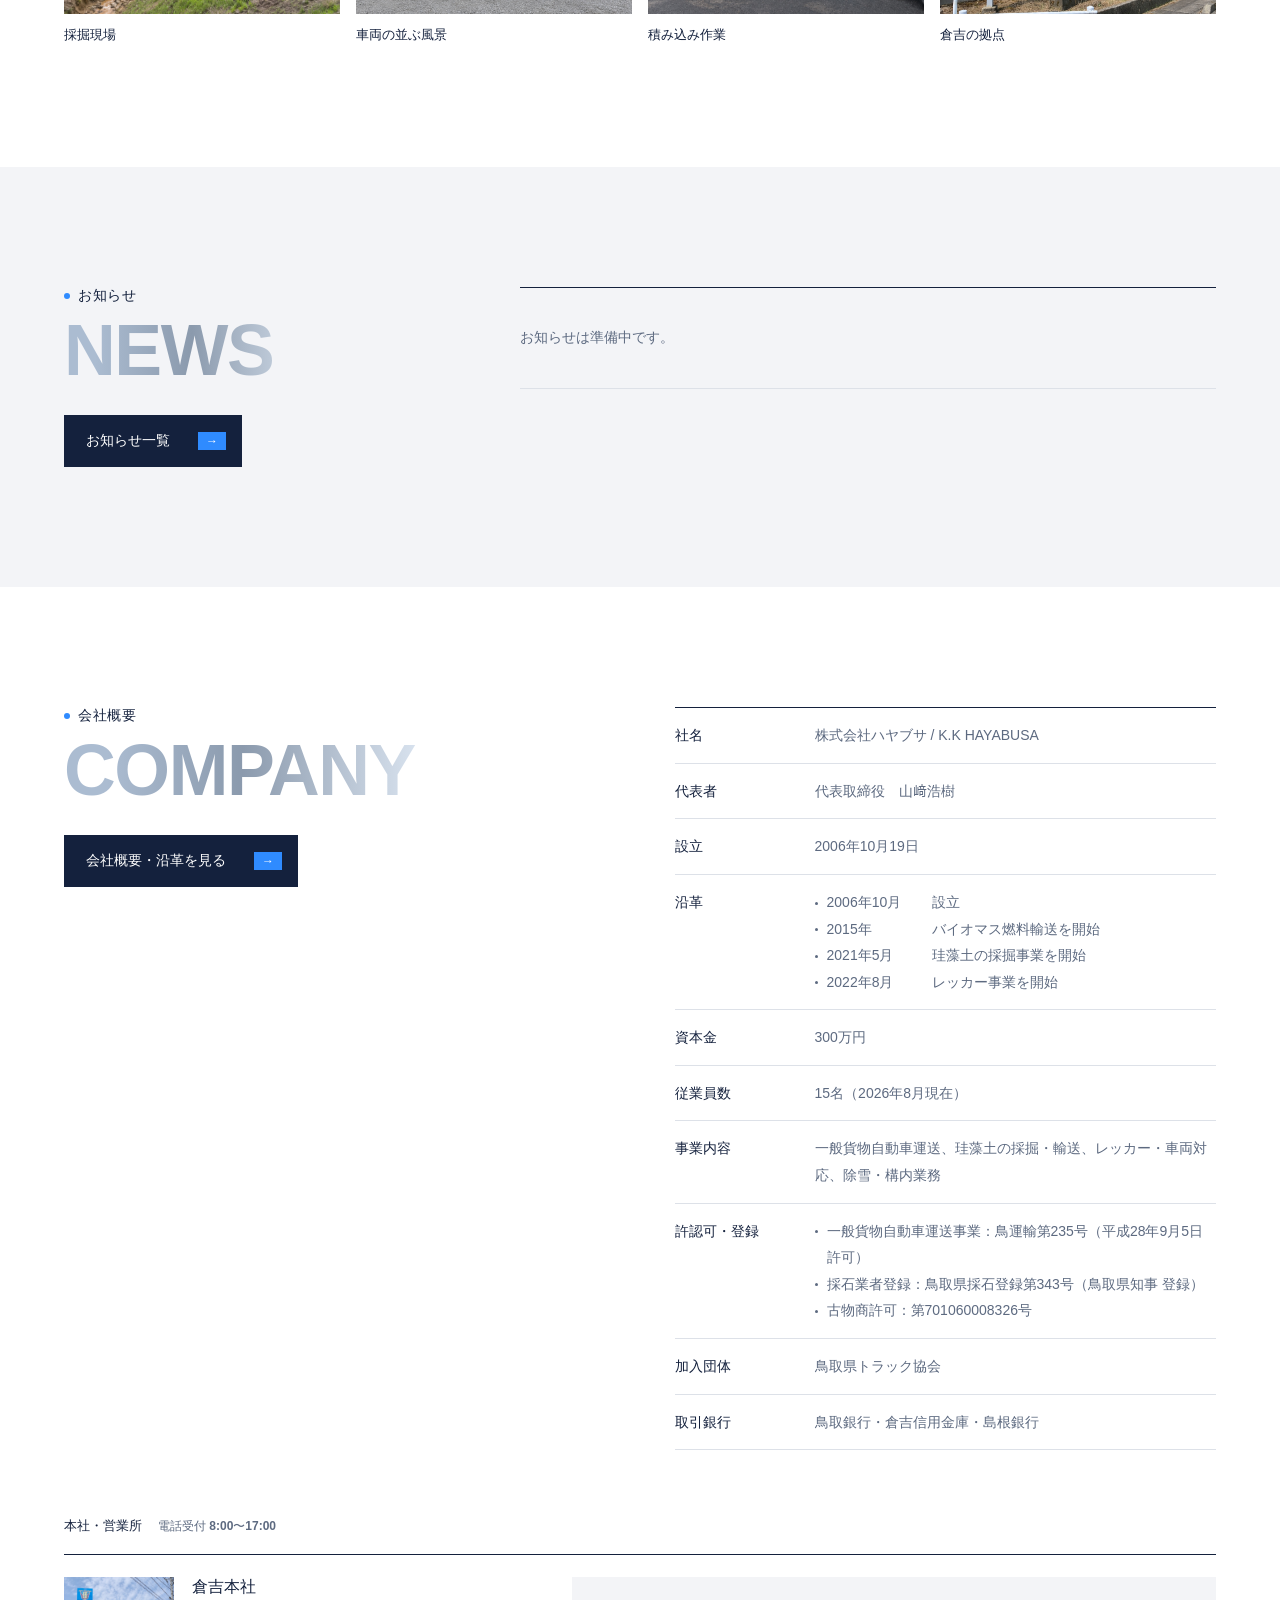
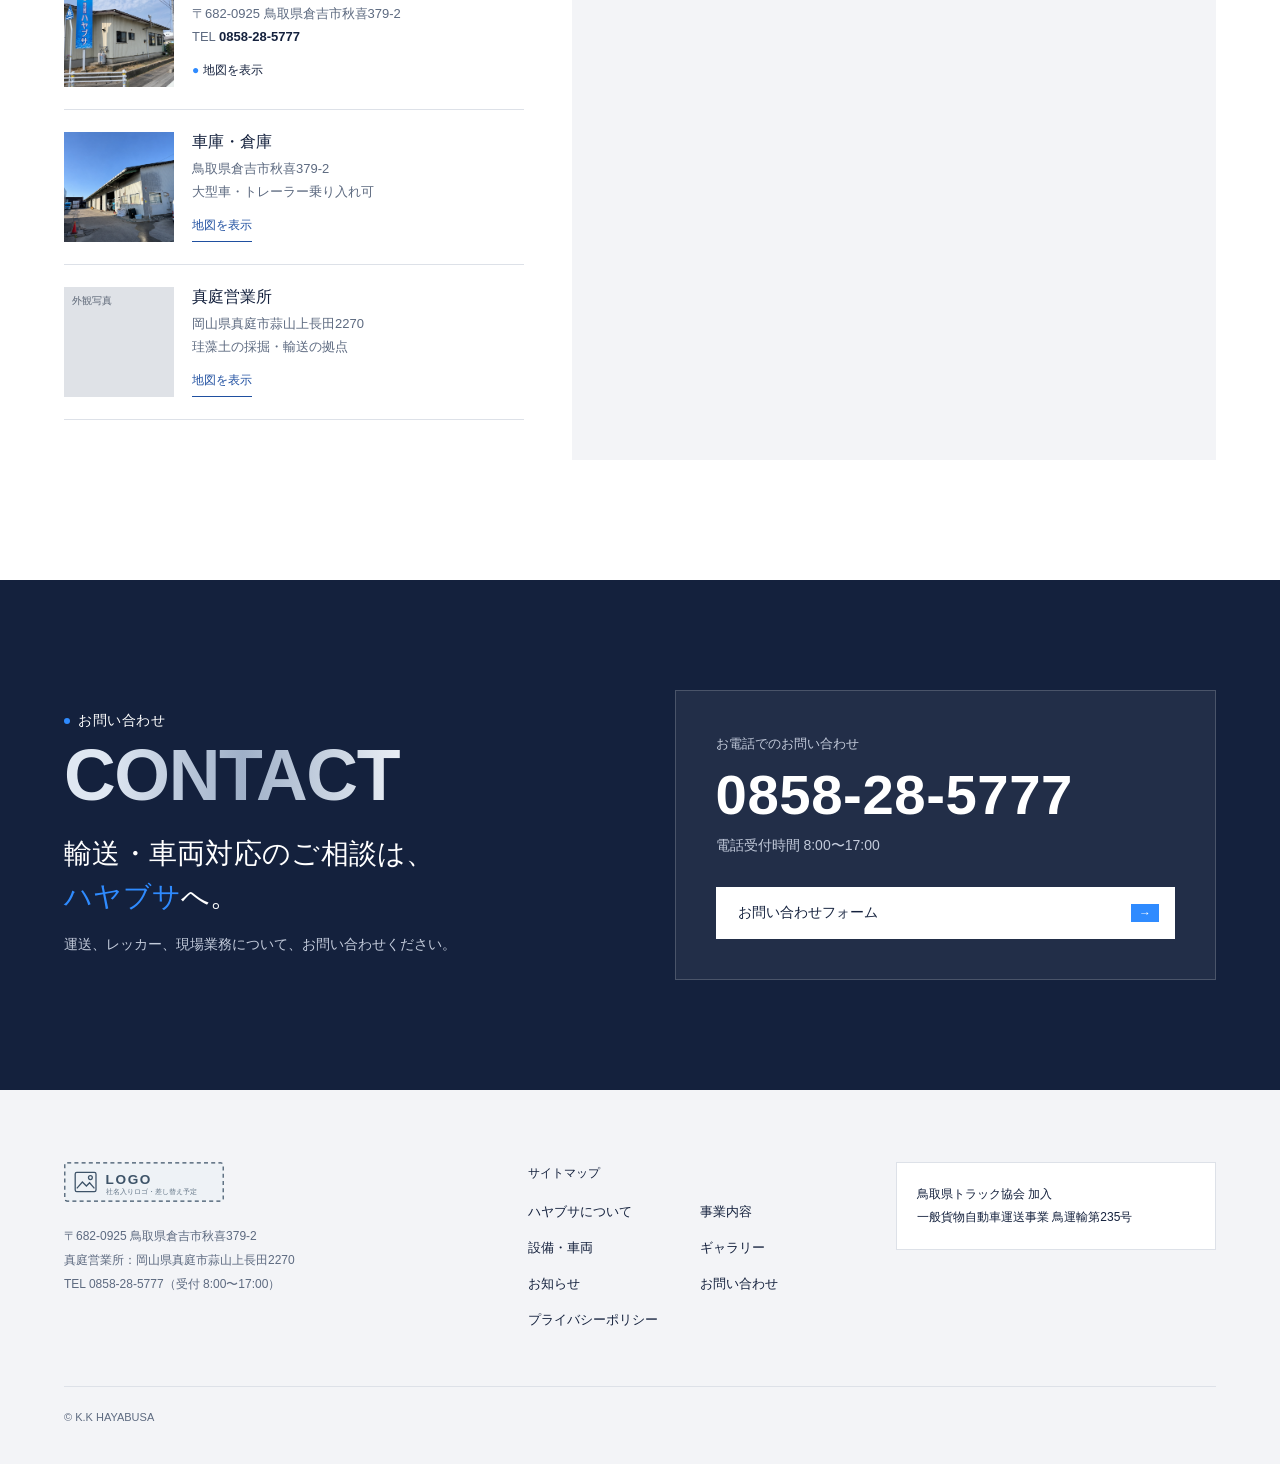
==== commit cfc27c7f: "Add seven linked subpages matching the H proposal design" ====
--- a/index.html
+++ b/index.html
@@ -1,24 +1,20 @@
-<!doctype html>
-<html lang="ja"><head><meta charset="utf-8"><meta name="viewport" content="width=device-width,initial-scale=1"><meta name="robots" content="noindex,nofollow,noarchive"><meta name="color-scheme" content="light"><title>株式会社ハヤブサ｜TOPデザイン H案（差し色確認用）</title><link rel="stylesheet" href="styles.css?v=30"><script src="client.js?v=3" defer></script><link rel="stylesheet" href="share.css?v=1"><script src="share.js?v=1" defer></script></head><body><div class="share-toggle" role="group" aria-label="差し色の切り替え"><span class="share-label">差し色</span><button type="button" data-accent="on" aria-pressed="true">あり</button><button type="button" data-accent="off" aria-pressed="false">なし</button></div>
+<!DOCTYPE html>
+
+<html lang="ja"><head><meta charset="utf-8"/><meta content="width=device-width,initial-scale=1" name="viewport"/><meta content="noindex,nofollow,noarchive" name="robots"/><meta content="light" name="color-scheme"/><title>株式会社ハヤブサ｜採掘・輸送・車両対応</title><link href="styles.css?v=32" rel="stylesheet"/><script defer="" src="client.js?v=4"></script><link href="share.css?v=1" rel="stylesheet"/><script defer="" src="share.js?v=1"></script></head><body><div aria-label="差し色の切り替え" class="share-toggle" role="group"><span class="share-label">差し色</span><button aria-pressed="true" data-accent="on" type="button">あり</button><button aria-pressed="false" data-accent="off" type="button">なし</button></div>
 <a class="skip-link" href="#hb-about">本文へ進む</a>
-<header class="hb-top"><div class="hb-brand"><img class="hb-logo hb-logo-light" src="logo-placeholder-light.svg" width="160" height="40" alt="株式会社ハヤブサ"><img class="hb-logo hb-logo-dark" src="logo-placeholder.svg" width="160" height="40" alt="株式会社ハヤブサ"></div><nav id="hb-nav" class="hb-nav" aria-label="メインナビゲーション"><button data-scroll="hb-about">会社紹介</button><button data-scroll="hb-vision">目指す姿</button><button data-scroll="hb-services">事業内容</button><button data-scroll="hb-strengths">強み</button><button data-scroll="hb-equipment">設備・車両</button><button data-scroll="hb-news">お知らせ</button><button data-scroll="hb-company">会社概要</button></nav><a class="hb-headtel" href="tel:0858285777"><small>電話受付 8:00〜17:00</small>0858-28-5777</a><button class="hb-headcta" data-scroll="hb-contact">お問い合わせ</button><button class="hb-menu" type="button" aria-expanded="false" aria-controls="hb-nav"><span></span><span></span><b>メニュー</b></button></header>
+<header class="hb-top"><a aria-label="株式会社ハヤブサ トップページ" class="hb-brand" href="./"><img alt="株式会社ハヤブサ" class="hb-logo hb-logo-light" height="40" src="logo-placeholder-light.svg" width="160"/><img alt="株式会社ハヤブサ" class="hb-logo hb-logo-dark" height="40" src="logo-placeholder.svg" width="160"/></a><nav aria-label="メインナビゲーション" class="hb-nav" id="hb-nav"><a href="company/">ハヤブサについて</a><a href="service/">事業内容</a><a href="equipment/">設備・車両</a><a href="gallery/">ギャラリー</a><a href="news/">お知らせ</a></nav><a class="hb-headtel" href="tel:0858285777"><small>電話受付 8:00〜17:00</small>0858-28-5777</a><a class="hb-headcta" href="contact/">お問い合わせ</a><button aria-controls="hb-nav" aria-expanded="false" class="hb-menu" type="button"><span></span><span></span><b>メニュー</b></button></header>
 <main class="hb-page">
-
-<section class="hb-hero" aria-label="メインビジュアル"><aside class="hb-side" aria-label="拠点"><img class="hb-logo" src="logo-placeholder-light.svg" width="160" height="40" alt="株式会社ハヤブサ"><div class="hb-side-list"><p class="hb-side-title">本社・営業所</p><ul><li><b>倉吉本社</b>鳥取県倉吉市秋喜379-2</li><li><b>車庫・倉庫</b>鳥取県倉吉市秋喜379-2</li><li><b>真庭営業所</b>岡山県真庭市蒜山上長田2270</li></ul></div><p class="hb-side-foot">© 2026 HAYABUSA</p></aside><div class="hb-hero-media hb-placeholder hb-photo"><img alt="荷物を積んだハヤブサの大型トラック" decoding="async" fetchpriority="high" height="1448" src="images/enhanced/IMG_9866.jpg" width="1086"/></div><div class="hb-hero-copy"><h1>大地の<em class="hb-em">資源</em>を、<br>確かな<em class="hb-em">輸送</em>でつなぐ。</h1><p>鳥取県倉吉市を拠点に、珪藻土の採掘から関東・関西への輸送まで。<br>自社の車両と設備で、地域の産業を支えるハヤブサです。</p></div><button class="hb-hero-card" data-scroll="hb-services"><span class="hb-placeholder hb-photo"><img alt="ハヤブサの大型トラック" decoding="async" height="1448" loading="lazy" src="images/enhanced/F501E256.jpg" width="1086"/></span><span class="hb-hero-card-text">事業内容を見る</span><i class="hb-chip" aria-hidden="true">→</i></button></section>
-
-<section class="hb-section hb-about" id="hb-about"><div class="hb-about-main"><div class="hb-about-text"><h2 class="hb-title"><span class="hb-title-ja">会社紹介</span><span class="hb-title-en" aria-hidden="true">ABOUT</span></h2><h3 class="hb-about-copy"><span class="hb-nw">倉吉から、</span><span class="hb-nw"><em class="hb-em">産業の現場</em>をつなぐ。</span></h3><p>2006年設立。ハヤブサは鳥取県倉吉市に本社、岡山県真庭市に営業所を構える運送会社です。珪藻土の採掘・輸送をはじめ、レッカー対応や除雪、構内作業を手がけています。</p><button class="hb-btn" data-destination="/company/">ハヤブサについて<i class="hb-chip" aria-hidden="true">→</i></button></div><div class="hb-about-photos"><span class="hb-placeholder hb-ph-main hb-photo"><img alt="倉庫内のハヤブサのトラック" decoding="async" height="1448" loading="lazy" src="images/enhanced/509486A8.jpg" width="1086"/></span><span class="hb-placeholder hb-ph-sub hb-photo"><img alt="倉庫に並ぶ車両" decoding="async" height="1086" loading="lazy" src="images/enhanced/C8130447.jpg" width="1448"/></span></div></div></section>
-
-<section class="hb-section hb-vision" id="hb-vision"><div class="hb-vision-grid"><div class="hb-vision-media"><span class="hb-placeholder hb-vision-photo"><span class="hb-photo-tag">写真枠 ／ 代表 山﨑浩樹の写真（縦長・人物の切り抜き）</span></span><p class="hb-vision-band" aria-hidden="true">BUILD A LOGISTICS HUB<br>IN TOTTORI.</p></div><div class="hb-vision-text"><h2 class="hb-title"><span class="hb-title-ja">目指す姿</span><span class="hb-title-en" aria-hidden="true">VISION</span></h2><h3 class="hb-vision-copy">鳥取に、<em class="hb-em">物流のハブ</em>を。</h3><p>人がやっていないことを考え、行動に移す。誰も持っていないものを取り入れて、仕事にしてきました。これからも従業員の生活を大切にしながら、鳥取に物流のハブをつくります。</p><p>いまは人員・拠点・協力会社との体制づくりを進めています。5年後には山陰を経由する輸送を、10年後には全国をつなぐルート輸送を実現し、鳥取の物流拠点となることを目指しています。</p><p class="hb-vision-name">代表取締役<b>山﨑 浩樹</b></p></div></div></section>
-
-<section class="hb-section hb-business" id="hb-services"><div class="hb-split"><div><h2 class="hb-title"><span class="hb-title-ja">事業内容</span><span class="hb-title-en" aria-hidden="true">BUSINESS</span></h2><button class="hb-btn" data-destination="/service/">事業内容を見る<i class="hb-chip" aria-hidden="true">→</i></button></div><div class="hb-split-text"><h3 class="hb-lead">ハヤブサに<em class="hb-em">できること</em>。</h3><p>付随業務：タイヤ修理・販売、草刈業務</p></div></div><div class="hb-biz"><ul class="hb-biz-list">
-<li><button data-destination="/service/"><span class="hb-placeholder hb-thumb hb-photo"><img alt="貨物輸送を担う大型トラック" decoding="async" height="1448" loading="lazy" src="images/enhanced/F501E256.jpg" width="1086"/></span><span class="hb-biz-body"><b>貨物運送</b><span>珪藻土を関東・関西エリアへ輸送。バイオマス燃料輸送にも対応しています。</span></span><i class="hb-chip" aria-hidden="true">→</i></button></li>
-<li><button data-destination="/service/#diatomite"><span class="hb-placeholder hb-thumb hb-photo"><img alt="珪藻土の採掘現場とバックホウ" decoding="async" height="941" loading="lazy" src="images/enhanced/quarry-wide.jpg" width="1672"/></span><span class="hb-biz-body"><b>珪藻土の採掘・輸送</b><span>蒜山での採掘から輸送まで。2021年5月より採掘事業を展開しています。</span></span><i class="hb-chip" aria-hidden="true">→</i></button></li>
-<li><button data-destination="/service/#warehouse"><span class="hb-placeholder hb-thumb hb-photo"><img alt="ハヤブサの自社倉庫の外観" decoding="async" height="1448" loading="lazy" src="images/enhanced/IMG_0410.jpg" width="1086"/></span><span class="hb-biz-body"><b>自社倉庫・拠点設備</b><span>倉吉市秋喜に自社倉庫2棟。大型車・トレーラーの乗り入れが可能です。</span></span><i class="hb-chip" aria-hidden="true">→</i></button></li>
-<li><button data-destination="/service/"><span class="hb-placeholder hb-thumb hb-photo"><img alt="レッカー車と大型トラック" decoding="async" height="1086" loading="lazy" src="images/enhanced/522DA483.jpg" width="1448"/></span><span class="hb-biz-body"><b>レッカー・車両対応</b><span>大型の4軸ウイング車まで対応。2022年8月よりレッカー事業を展開しています。</span></span><i class="hb-chip" aria-hidden="true">→</i></button></li>
-<li><button data-destination="/service/"><span class="hb-placeholder hb-thumb hb-photo"><img alt="雪の現場で稼働する除雪車両" decoding="async" height="1448" loading="lazy" src="images/enhanced/D3CCD402.jpg" width="1086"/></span><span class="hb-biz-body"><b>委託・構内業務</b><span>倉吉市・真庭市の除雪業務、フォークリフト・重機による構内作業を担います。</span></span><i class="hb-chip" aria-hidden="true">→</i></button></li>
+<section aria-label="メインビジュアル" class="hb-hero"><aside aria-label="拠点" class="hb-side"><img alt="株式会社ハヤブサ" class="hb-logo" height="40" src="logo-placeholder-light.svg" width="160"/><div class="hb-side-list"><p class="hb-side-title">本社・営業所</p><ul><li><b>倉吉本社</b>鳥取県倉吉市秋喜379-2</li><li><b>車庫・倉庫</b>鳥取県倉吉市秋喜379-2</li><li><b>真庭営業所</b>岡山県真庭市蒜山上長田2270</li></ul></div><p class="hb-side-foot">© 2026 HAYABUSA</p></aside><div class="hb-hero-media hb-placeholder hb-photo"><img alt="荷物を積んだハヤブサの大型トラック" decoding="async" fetchpriority="high" height="1448" src="images/enhanced/IMG_9866.jpg" width="1086"/></div><div class="hb-hero-copy"><h1>大地の<em class="hb-em">資源</em>を、<br/>確かな<em class="hb-em">輸送</em>でつなぐ。</h1><p>鳥取県倉吉市を拠点に、珪藻土の採掘から関東・関西への輸送まで。<br/>自社の車両と設備で、地域の産業を支えるハヤブサです。</p></div><button class="hb-hero-card" data-scroll="hb-services"><span class="hb-placeholder hb-photo"><img alt="ハヤブサの大型トラック" decoding="async" height="1448" loading="lazy" src="images/enhanced/F501E256.jpg" width="1086"/></span><span class="hb-hero-card-text">事業内容を見る</span><i aria-hidden="true" class="hb-chip">→</i></button></section>
+<section class="hb-section hb-about" id="hb-about"><div class="hb-about-main"><div class="hb-about-text"><h2 class="hb-title"><span class="hb-title-ja">会社紹介</span><span aria-hidden="true" class="hb-title-en">ABOUT</span></h2><h3 class="hb-about-copy"><span class="hb-nw">倉吉から、</span><span class="hb-nw"><em class="hb-em">産業の現場</em>をつなぐ。</span></h3><p>2006年設立。ハヤブサは鳥取県倉吉市に本社、岡山県真庭市に営業所を構える運送会社です。珪藻土の採掘・輸送をはじめ、レッカー対応や除雪、構内作業を手がけています。</p><a class="hb-btn" href="company/">ハヤブサについて<i aria-hidden="true" class="hb-chip">→</i></a></div><div class="hb-about-photos"><span class="hb-placeholder hb-ph-main hb-photo"><img alt="倉庫内のハヤブサのトラック" decoding="async" height="1448" loading="lazy" src="images/enhanced/509486A8.jpg" width="1086"/></span><span class="hb-placeholder hb-ph-sub hb-photo"><img alt="倉庫に並ぶ車両" decoding="async" height="1086" loading="lazy" src="images/enhanced/C8130447.jpg" width="1448"/></span></div></div></section>
+<section class="hb-section hb-vision" id="hb-vision"><div class="hb-vision-grid"><div class="hb-vision-media"><span class="hb-placeholder hb-vision-photo"><span class="hb-photo-tag">写真枠 ／ 代表 山﨑浩樹の写真（縦長・人物の切り抜き）</span></span><p aria-hidden="true" class="hb-vision-band">BUILD A LOGISTICS HUB<br/>IN TOTTORI.</p></div><div class="hb-vision-text"><h2 class="hb-title"><span class="hb-title-ja">目指す姿</span><span aria-hidden="true" class="hb-title-en">VISION</span></h2><h3 class="hb-vision-copy">鳥取に、<em class="hb-em">物流のハブ</em>を。</h3><p>人がやっていないことを考え、行動に移す。誰も持っていないものを取り入れて、仕事にしてきました。これからも従業員の生活を大切にしながら、鳥取に物流のハブをつくります。</p><p>いまは人員・拠点・協力会社との体制づくりを進めています。5年後には山陰を経由する輸送を、10年後には全国をつなぐルート輸送を実現し、鳥取の物流拠点となることを目指しています。</p><p class="hb-vision-name">代表取締役<b>山﨑 浩樹</b></p></div></div></section>
+<section class="hb-section hb-business" id="hb-services"><div class="hb-split"><div><h2 class="hb-title"><span class="hb-title-ja">事業内容</span><span aria-hidden="true" class="hb-title-en">BUSINESS</span></h2><a class="hb-btn" href="service/">事業内容を見る<i aria-hidden="true" class="hb-chip">→</i></a></div><div class="hb-split-text"><h3 class="hb-lead">ハヤブサに<em class="hb-em">できること</em>。</h3><p>付随業務：タイヤ修理・販売、草刈業務</p></div></div><div class="hb-biz"><ul class="hb-biz-list">
+<li><a href="service/#transport"><span class="hb-placeholder hb-thumb hb-photo"><img alt="貨物輸送を担う大型トラック" decoding="async" height="1448" loading="lazy" src="images/enhanced/F501E256.jpg" width="1086"/></span><span class="hb-biz-body"><b>貨物運送</b><span>珪藻土を関東・関西エリアへ輸送。バイオマス燃料輸送にも対応しています。</span></span><i aria-hidden="true" class="hb-chip">→</i></a></li>
+<li><a href="service/#diatomite"><span class="hb-placeholder hb-thumb hb-photo"><img alt="珪藻土の採掘現場とバックホウ" decoding="async" height="941" loading="lazy" src="images/enhanced/quarry-wide.jpg" width="1672"/></span><span class="hb-biz-body"><b>珪藻土の採掘・輸送</b><span>蒜山での採掘から輸送まで。2021年5月より採掘事業を展開しています。</span></span><i aria-hidden="true" class="hb-chip">→</i></a></li>
+<li><a href="service/#warehouse"><span class="hb-placeholder hb-thumb hb-photo"><img alt="ハヤブサの自社倉庫の外観" decoding="async" height="1448" loading="lazy" src="images/enhanced/IMG_0410.jpg" width="1086"/></span><span class="hb-biz-body"><b>自社倉庫・拠点設備</b><span>倉吉市秋喜に自社倉庫2棟。大型車・トレーラーの乗り入れが可能です。</span></span><i aria-hidden="true" class="hb-chip">→</i></a></li>
+<li><a href="service/#towing"><span class="hb-placeholder hb-thumb hb-photo"><img alt="レッカー車と大型トラック" decoding="async" height="1086" loading="lazy" src="images/enhanced/522DA483.jpg" width="1448"/></span><span class="hb-biz-body"><b>レッカー・車両対応</b><span>大型の4軸ウイング車まで対応。2022年8月よりレッカー事業を展開しています。</span></span><i aria-hidden="true" class="hb-chip">→</i></a></li>
+<li><a href="service/#field-work"><span class="hb-placeholder hb-thumb hb-photo"><img alt="雪の現場で稼働する除雪車両" decoding="async" height="1448" loading="lazy" src="images/enhanced/D3CCD402.jpg" width="1086"/></span><span class="hb-biz-body"><b>委託・構内業務</b><span>倉吉市・真庭市の除雪業務、フォークリフト・重機による構内作業を担います。</span></span><i aria-hidden="true" class="hb-chip">→</i></a></li>
 </ul><span class="hb-placeholder hb-biz-photo hb-photo"><img alt="ハヤブサの大型トラックの正面" decoding="async" height="1448" loading="lazy" src="images/enhanced/IMG_9868.jpg" width="1086"/></span></div></section>
-
-<section class="hb-strengths" id="hb-strengths"><div class="hb-strengths-bg" aria-hidden="true"><span class="hb-placeholder hb-photo"><picture><source media="(max-width: 800px)" srcset="images/enhanced/quarry-mobile.jpg"/><img alt="珪藻土の採掘現場" decoding="async" height="941" loading="lazy" src="images/enhanced/quarry-wide.jpg" width="1672"/></picture></span><i class="hb-strengths-veil"></i></div><div class="hb-strengths-inner"><div class="hb-strengths-head"><h2 class="hb-title hb-title-light"><span class="hb-title-ja">強み</span><span class="hb-title-en" aria-hidden="true">STRENGTH</span></h2><p class="hb-lead">ハヤブサを支える、<em class="hb-em">3つの強み</em>。</p><button class="hb-btn hb-btn-light" data-destination="/company/">ハヤブサについて<i class="hb-chip" aria-hidden="true">→</i></button></div><ol class="hb-figures">
+<section class="hb-strengths" id="hb-strengths"><div aria-hidden="true" class="hb-strengths-bg"><span class="hb-placeholder hb-photo"><picture><source media="(max-width: 800px)" srcset="images/enhanced/quarry-mobile.jpg"/><img alt="珪藻土の採掘現場" decoding="async" height="941" loading="lazy" src="images/enhanced/quarry-wide.jpg" width="1672"/></picture></span><i class="hb-strengths-veil"></i></div><div class="hb-strengths-inner"><div class="hb-strengths-head"><h2 class="hb-title hb-title-light"><span class="hb-title-ja">強み</span><span aria-hidden="true" class="hb-title-en">STRENGTH</span></h2><p class="hb-lead">ハヤブサを支える、<em class="hb-em">3つの強み</em>。</p><a class="hb-btn hb-btn-light" href="company/">ハヤブサについて<i aria-hidden="true" class="hb-chip">→</i></a></div><ol class="hb-figures">
 <li><h3>採掘から輸送まで自社でつなぐ</h3><p class="hb-figure"><strong>2021</strong><span>年 採掘事業を開始</span></p><p>2021年5月に採掘事業を開始。珪藻土の採掘と、関東・関西エリアへの輸送を担います。</p></li>
 <li><h3>独自の設備で仕事の幅を広げる</h3><p class="hb-figure"><strong>2</strong><span>台のトレーラーヘッド</span></p><p>トレーラーヘッド2台、珪藻土タンク車3台など、多様な車両を保有。車両・重機への投資で、現場のさまざまな仕事に向き合います。</p></li>
 <li><h3>困った時こそ、俊敏に動く</h3><p class="hb-figure"><strong>4</strong><span>軸ウイング車まで対応</span></p><p>レッカー車を保有。大型の4軸ウイング車まで、故障時の車両対応を行います。</p></li>
@@ -29,22 +25,14 @@
 <li><time>2022年度</time><div><h4>鳥取県の鳥インフルエンザ対応</h4><p>緊急物資の輸送</p></div></li>
 <li><time>2026年度</time><div><h4>熊本地震</h4><p>緊急物資の輸送</p></div></li>
 </ul></div></section>
-
-<section class="hb-section hb-equipment" id="hb-equipment"><div class="hb-split"><div><h2 class="hb-title"><span class="hb-title-ja">設備・車両</span><span class="hb-title-en" aria-hidden="true">EQUIPMENT</span></h2><button class="hb-btn" data-destination="/equipment/">設備・車両一覧<i class="hb-chip" aria-hidden="true">→</i></button></div><div class="hb-split-text"><h3 class="hb-lead">対応力を支える、<em class="hb-em">車両と設備</em>。</h3><p class="hb-fleet-date">車両・重機：2026年11月1日現在</p></div></div><div class="hb-equip-grid">
+<section class="hb-section hb-equipment" id="hb-equipment"><div class="hb-split"><div><h2 class="hb-title"><span class="hb-title-ja">設備・車両</span><span aria-hidden="true" class="hb-title-en">EQUIPMENT</span></h2><a class="hb-btn" href="equipment/">設備・車両一覧<i aria-hidden="true" class="hb-chip">→</i></a></div><div class="hb-split-text"><h3 class="hb-lead">対応力を支える、<em class="hb-em">車両と設備</em>。</h3><p class="hb-fleet-date">車両・重機：2026年11月1日現在</p></div></div><div class="hb-equip-grid">
 <div class="hb-equip"><p class="hb-equip-label">輸送・車両対応</p><span class="hb-placeholder hb-photo"><img alt="倉庫に並ぶハヤブサの車両" decoding="async" height="1086" loading="lazy" src="images/enhanced/C8130447.jpg" width="1448"/></span><p class="hb-count"><span>トレーラーヘッド</span><strong>2</strong><span>台</span></p><ul><li>珪藻土タンク車 3台</li><li>重機回送車 2台</li><li>土砂ダンプ 5台（うちガンダンプ1台）</li><li>深ダンプ 40㎥・38㎥ 各1台</li><li>レッカー車 1台（2027年春に新車導入予定）</li></ul></div>
 <div class="hb-equip"><p class="hb-equip-label">採掘・荷役設備</p><span class="hb-placeholder hb-photo"><img alt="採掘現場で使用するブルドーザー" decoding="async" height="1448" loading="lazy" src="images/enhanced/CA352D6F.jpg" width="1086"/></span><p class="hb-count"><span>油圧ショベル</span><strong>7</strong><span>台</span></p><ul><li>小型油圧ショベル 1台を含む</li><li>ブルドーザー D4・D6 各1台</li><li>フォークリフト 3t・2.5t 各1台</li><li>不整地ダンプ 16t積み 1台</li><li>75psトラクター 3台</li><li>ロータリー除雪機 23ps・16ps 各1台</li></ul></div>
 <div class="hb-equip"><p class="hb-equip-label">自社の拠点設備</p><span class="hb-placeholder hb-photo"><img alt="自社倉庫と構内の様子" decoding="async" height="1448" loading="lazy" src="images/enhanced/IMG_0411.jpg" width="1086"/></span><p class="hb-count"><span>自社倉庫</span><strong>2</strong><span>棟</span></p><ul><li>A棟 240坪 / B棟 113坪</li><li>所在地：倉吉市秋喜379-2</li><li>大型車・トレーラー乗り入れ可</li></ul></div>
 </div><details class="hb-fleet-details" id="hb-fleet-details"><summary>車両・重機の保有明細を見る</summary><div class="hb-fleet-table-wrap"><table class="hb-fleet-table"><caption>保有車両・重機一覧（2026年11月1日現在）</caption><thead><tr><th scope="col">区分</th><th scope="col">車両・設備</th><th scope="col">台数・補足</th></tr></thead><tbody><tr><td>トレーラー</td><th scope="row">トレーラーヘッド</th><td>2台</td></tr><tr><td>トレーラー</td><th scope="row">トレーラーウィング12m車</th><td>1台</td></tr><tr><td>トレーラー</td><th scope="row">JRコンテナ2基積み車</th><td>1台</td></tr><tr><td>トレーラー</td><th scope="row">木質チップスライドデッキ70㎥</th><td>1台</td></tr><tr><td>大型トラック</td><th scope="row">4軸低床ウィング10mボディ車</th><td>1台</td></tr><tr><td>大型トラック</td><th scope="row">木質スライドデッキ50㎥</th><td>1台</td></tr><tr><td>大型トラック</td><th scope="row">重機回送車</th><td>2台</td></tr><tr><td>大型トラック</td><th scope="row">珪藻土タンク車</th><td>3台</td></tr><tr><td>大型トラック</td><th scope="row">土砂ダンプ</th><td>5台（うちガンダンプ1台）</td></tr><tr><td>大型トラック</td><th scope="row">レッカー車</th><td>1台（2027年春に新車導入予定）</td></tr><tr><td>大型トラック</td><th scope="row">深ダンプ40㎥・38㎥</th><td>各1台</td></tr><tr><td>小型トラック等</td><th scope="row">3t積みウイング車</th><td>1台</td></tr><tr><td>小型トラック等</td><th scope="row">積載車（営業ナンバー）</th><td>1台</td></tr><tr><td>小型トラック等</td><th scope="row">重機燃料給油990L車</th><td>1台</td></tr><tr><td>小型トラック等</td><th scope="row">レッカー誘導車</th><td>1台</td></tr><tr><td>小型トラック等</td><th scope="row">軽トラック</th><td>2台</td></tr><tr><td>重機</td><th scope="row">油圧ショベル 0.9</th><td>1台</td></tr><tr><td>重機</td><th scope="row">油圧ショベル 0.7</th><td>2台（うち小旋回1台）</td></tr><tr><td>重機</td><th scope="row">油圧ショベル 0.45・小旋回</th><td>1台</td></tr><tr><td>重機</td><th scope="row">油圧ショベル 0.25・グラップル付き</th><td>2台</td></tr><tr><td>重機</td><th scope="row">小型油圧ショベル</th><td>1台</td></tr><tr><td>重機</td><th scope="row">ブルドーザー D4・D6</th><td>各1台</td></tr><tr><td>重機</td><th scope="row">不整地ダンプ16t積み</th><td>1台</td></tr><tr><td>トラクター</td><th scope="row">75psトラクター</th><td>3台</td></tr><tr><td>草刈用機器</td><th scope="row">スライドモア・モア・アームモア</th><td>各1台</td></tr><tr><td>フォークリフト</td><th scope="row">3t車・2.5t車</th><td>各1台</td></tr><tr><td>ロータリー除雪機</td><th scope="row">23ps・16ps</th><td>各1台</td></tr></tbody></table></div></details></section>
-
-<section class="hb-gallerysection" id="hb-gallery"><div class="hb-section hb-gallery-head"><div class="hb-split"><div><h2 class="hb-title"><span class="hb-title-ja">ギャラリー</span><span class="hb-title-en" aria-hidden="true">GALLERY</span></h2></div><div class="hb-split-text"><h3 class="hb-lead">ハヤブサの現場から</h3><p>採掘、輸送、積み込み。私たちの仕事を、現場の風景から。</p></div></div></div><span class="hb-placeholder hb-panorama hb-photo"><img alt="雪の夜に稼働するハヤブサの大型トラック" decoding="async" height="1086" loading="lazy" src="images/enhanced/DFBA4855.jpg" width="1448"/></span><ul class="hb-strip"><li><span class="hb-placeholder hb-photo"><img alt="採掘現場と重機" decoding="async" height="941" loading="lazy" src="images/enhanced/quarry-wide.jpg" width="1672"/></span><p>採掘現場</p></li><li><span class="hb-placeholder hb-photo"><img alt="青いトラックが並ぶ風景" decoding="async" height="1448" loading="lazy" src="images/enhanced/8575B940.jpg" width="1086"/></span><p>車両の並ぶ風景</p></li><li><span class="hb-placeholder hb-photo"><img alt="重機でトラックへ積み込む作業" decoding="async" height="1086" loading="lazy" src="images/enhanced/9B75D0AB.jpg" width="1448"/></span><p>積み込み作業</p></li><li><span class="hb-placeholder hb-photo"><img alt="ハヤブサの看板と事務所の外観" decoding="async" height="1448" loading="lazy" src="images/enhanced/IMG_9839.jpg" width="1086"/></span><p>倉吉の拠点</p></li></ul></section>
-
-<section class="hb-section hb-newssection" id="hb-news"><div class="hb-news-grid"><div><h2 class="hb-title"><span class="hb-title-ja">お知らせ</span><span class="hb-title-en" aria-hidden="true">NEWS</span></h2><button class="hb-btn" data-destination="/news/">お知らせ一覧<i class="hb-chip" aria-hidden="true">→</i></button></div><ul class="hb-news">
-<li><button data-destination="/news/"><time>日付未確定</time><span class="hb-newstag">原稿未入稿</span><span class="hb-newstitle">お知らせ原稿の掲載予定枠 01</span><i class="hb-chip" aria-hidden="true">→</i></button></li>
-<li><button data-destination="/news/"><time>日付未確定</time><span class="hb-newstag">原稿未入稿</span><span class="hb-newstitle">活動・実績原稿の掲載予定枠 02</span><i class="hb-chip" aria-hidden="true">→</i></button></li>
-<li><button data-destination="/news/"><time>日付未確定</time><span class="hb-newstag">原稿未入稿</span><span class="hb-newstitle">会社からのお知らせ原稿の掲載予定枠 03</span><i class="hb-chip" aria-hidden="true">→</i></button></li>
-</ul></div></section>
-
-<section class="hb-section hb-company" id="hb-company"><div class="hb-split"><div><h2 class="hb-title"><span class="hb-title-ja">会社概要</span><span class="hb-title-en" aria-hidden="true">COMPANY</span></h2><button class="hb-btn" data-destination="/company/">会社概要・沿革を見る<i class="hb-chip" aria-hidden="true">→</i></button></div><div class="hb-split-text"><table class="hb-companytable"><tbody>
+<section class="hb-gallerysection" id="hb-gallery"><div class="hb-section hb-gallery-head"><div class="hb-split"><div><h2 class="hb-title"><span class="hb-title-ja">ギャラリー</span><span aria-hidden="true" class="hb-title-en">GALLERY</span></h2></div><div class="hb-split-text"><h3 class="hb-lead">ハヤブサの現場から</h3><p>採掘、輸送、積み込み。私たちの仕事を、現場の風景から。</p><a class="hb-btn" href="gallery/">ギャラリーを見る<i aria-hidden="true" class="hb-chip">→</i></a></div></div></div><span class="hb-placeholder hb-panorama hb-photo"><img alt="雪の夜に稼働するハヤブサの大型トラック" decoding="async" height="1086" loading="lazy" src="images/enhanced/DFBA4855.jpg" width="1448"/></span><ul class="hb-strip"><li><span class="hb-placeholder hb-photo"><img alt="採掘現場と重機" decoding="async" height="941" loading="lazy" src="images/enhanced/quarry-wide.jpg" width="1672"/></span><p>採掘現場</p></li><li><span class="hb-placeholder hb-photo"><img alt="青いトラックが並ぶ風景" decoding="async" height="1448" loading="lazy" src="images/enhanced/8575B940.jpg" width="1086"/></span><p>車両の並ぶ風景</p></li><li><span class="hb-placeholder hb-photo"><img alt="重機でトラックへ積み込む作業" decoding="async" height="1086" loading="lazy" src="images/enhanced/9B75D0AB.jpg" width="1448"/></span><p>積み込み作業</p></li><li><span class="hb-placeholder hb-photo"><img alt="ハヤブサの看板と事務所の外観" decoding="async" height="1448" loading="lazy" src="images/enhanced/IMG_9839.jpg" width="1086"/></span><p>倉吉の拠点</p></li></ul></section>
+<section class="hb-section hb-newssection" id="hb-news"><div class="hb-news-grid"><div><h2 class="hb-title"><span class="hb-title-ja">お知らせ</span><span aria-hidden="true" class="hb-title-en">NEWS</span></h2><a class="hb-btn" href="news/">お知らせ一覧<i aria-hidden="true" class="hb-chip">→</i></a></div><div class="hb-news-empty"><p>お知らせは準備中です。</p></div></div></section>
+<section class="hb-section hb-company" id="hb-company"><div class="hb-split"><div><h2 class="hb-title"><span class="hb-title-ja">会社概要</span><span aria-hidden="true" class="hb-title-en">COMPANY</span></h2><a class="hb-btn" href="company/">会社概要・沿革を見る<i aria-hidden="true" class="hb-chip">→</i></a></div><div class="hb-split-text"><table class="hb-companytable"><tbody>
 <tr><th scope="row">社名</th><td>株式会社ハヤブサ / K.K HAYABUSA</td></tr>
 <tr><th scope="row">代表者</th><td>代表取締役　山﨑浩樹</td></tr>
 <tr><th scope="row">設立</th><td>2006年10月19日</td></tr>
@@ -56,14 +44,13 @@
 <tr><th scope="row">加入団体</th><td>鳥取県トラック協会</td></tr>
 <tr><th scope="row">取引銀行</th><td>鳥取銀行・倉吉信用金庫・島根銀行</td></tr>
 </tbody></table></div></div><div class="hb-offices"><p class="hb-offices-title">本社・営業所<small>電話受付 8:00〜17:00</small></p><div class="hb-offices-body"><ul>
-<li><span class="hb-placeholder hb-photo"><img alt="ハヤブサの本社外観" decoding="async" height="1448" loading="lazy" src="images/enhanced/IMG_9839.jpg" width="1086"/></span><div><h3>倉吉本社</h3><p>〒682-0925 鳥取県倉吉市秋喜379-2</p><p>TEL <a href="tel:0858285777">0858-28-5777</a></p><button class="hb-maplink" type="button" data-map="https://maps.google.com/maps?q=35.4294110,133.7963575&amp;z=16&amp;output=embed" data-map-name="倉吉本社" aria-pressed="true">地図を表示</button></div></li>
-<li><span class="hb-placeholder hb-photo"><img alt="ハヤブサの車庫・倉庫の外観" decoding="async" height="1448" loading="lazy" src="images/enhanced/IMG_0410.jpg" width="1086"/></span><div><h3>車庫・倉庫</h3><p>鳥取県倉吉市秋喜379-2</p><p>大型車・トレーラー乗り入れ可</p><button class="hb-maplink" type="button" data-map="https://maps.google.com/maps?q=%E9%B3%A5%E5%8F%96%E7%9C%8C%E5%80%89%E5%90%89%E5%B8%82%E7%A7%8B%E5%96%9C379-2&amp;z=15&amp;output=embed" data-map-name="車庫・倉庫" aria-pressed="false">地図を表示</button></div></li>
-<li><span class="hb-placeholder"><span class="hb-photo-tag">外観写真</span></span><div><h3>真庭営業所</h3><p>岡山県真庭市蒜山上長田2270</p><p>珪藻土の採掘・輸送の拠点</p><button class="hb-maplink" type="button" data-map="https://maps.google.com/maps?q=%E5%B2%A1%E5%B1%B1%E7%9C%8C%E7%9C%9F%E5%BA%AD%E5%B8%82%E8%92%9C%E5%B1%B1%E4%B8%8A%E9%95%B7%E7%94%B02270&amp;z=15&amp;output=embed" data-map-name="真庭営業所" aria-pressed="false">地図を表示</button></div></li>
-</ul><div class="hb-map"><iframe title="地図：倉吉本社" src="https://maps.google.com/maps?q=35.4294110,133.7963575&amp;z=16&amp;output=embed" referrerpolicy="no-referrer-when-downgrade" allowfullscreen></iframe></div></div></div>
+<li><span class="hb-placeholder hb-photo"><img alt="ハヤブサの本社外観" decoding="async" height="1448" loading="lazy" src="images/enhanced/IMG_9839.jpg" width="1086"/></span><div><h3>倉吉本社</h3><p>〒682-0925 鳥取県倉吉市秋喜379-2</p><p>TEL <a href="tel:0858285777">0858-28-5777</a></p><button aria-pressed="true" class="hb-maplink" data-map="https://maps.google.com/maps?q=35.4294110,133.7963575&amp;z=16&amp;output=embed" data-map-name="倉吉本社" type="button">地図を表示</button></div></li>
+<li><span class="hb-placeholder hb-photo"><img alt="ハヤブサの車庫・倉庫の外観" decoding="async" height="1448" loading="lazy" src="images/enhanced/IMG_0410.jpg" width="1086"/></span><div><h3>車庫・倉庫</h3><p>鳥取県倉吉市秋喜379-2</p><p>大型車・トレーラー乗り入れ可</p><button aria-pressed="false" class="hb-maplink" data-map="https://maps.google.com/maps?q=%E9%B3%A5%E5%8F%96%E7%9C%8C%E5%80%89%E5%90%89%E5%B8%82%E7%A7%8B%E5%96%9C379-2&amp;z=15&amp;output=embed" data-map-name="車庫・倉庫" type="button">地図を表示</button></div></li>
+<li><span class="hb-placeholder"><span class="hb-photo-tag">外観写真</span></span><div><h3>真庭営業所</h3><p>岡山県真庭市蒜山上長田2270</p><p>珪藻土の採掘・輸送の拠点</p><button aria-pressed="false" class="hb-maplink" data-map="https://maps.google.com/maps?q=%E5%B2%A1%E5%B1%B1%E7%9C%8C%E7%9C%9F%E5%BA%AD%E5%B8%82%E8%92%9C%E5%B1%B1%E4%B8%8A%E9%95%B7%E7%94%B02270&amp;z=15&amp;output=embed" data-map-name="真庭営業所" type="button">地図を表示</button></div></li>
+</ul><div class="hb-map"><iframe allowfullscreen="" referrerpolicy="no-referrer-when-downgrade" src="https://maps.google.com/maps?q=35.4294110,133.7963575&amp;z=16&amp;output=embed" title="地図：倉吉本社"></iframe></div></div></div>
 </section>
+<section class="hb-contact" id="hb-contact"><div class="hb-contact-inner"><div><h2 class="hb-title hb-title-light"><span class="hb-title-ja">お問い合わせ</span><span aria-hidden="true" class="hb-title-en">CONTACT</span></h2><p class="hb-lead"><span class="hb-nw">輸送・車両対応のご相談は、</span><span class="hb-nw"><em class="hb-em">ハヤブサ</em>へ。</span></p><p>運送、レッカー、現場業務について、お問い合わせください。</p></div><div class="hb-contact-box"><p class="hb-contact-label">お電話でのお問い合わせ</p><a class="hb-tel" href="tel:0858285777">0858-28-5777</a><p>電話受付時間 8:00〜17:00</p><a class="hb-btn hb-btn-light" href="contact/">お問い合わせフォーム<i aria-hidden="true" class="hb-chip">→</i></a></div></div></section>
+</main>
+<footer class="hb-footer"><div class="hb-footer-inner"><div><a href="./"><img alt="株式会社ハヤブサ" class="hb-logo" height="40" src="logo-placeholder.svg" width="160"/></a><p>〒682-0925 鳥取県倉吉市秋喜379-2<br/>真庭営業所：岡山県真庭市蒜山上長田2270<br/>TEL 0858-28-5777（受付 8:00〜17:00）</p></div><nav aria-label="フッターナビゲーション" class="hb-footnav"><p class="hb-footnav-title">サイトマップ</p><a href="company/">ハヤブサについて</a><a href="service/">事業内容</a><a href="equipment/">設備・車両</a><a href="gallery/">ギャラリー</a><a href="news/">お知らせ</a><a href="contact/">お問い合わせ</a><a href="privacy/">プライバシーポリシー</a></nav><div class="hb-footer-badge"><p>鳥取県トラック協会 加入</p><p>一般貨物自動車運送事業 鳥運輸第235号</p></div></div><p class="hb-copyright">© K.K HAYABUSA</p></footer><div class="hb-spbar"><a href="tel:0858285777"><span aria-hidden="true">☎</span><b>0858-28-5777<small>電話受付 8:00〜17:00</small></b></a><a class="hb-spcontact" href="contact/"><span aria-hidden="true">✉</span><b>お問い合わせ<small>ご相談はこちら</small></b></a></div>
 
-<section class="hb-contact" id="hb-contact"><div class="hb-contact-inner"><div><h2 class="hb-title hb-title-light"><span class="hb-title-ja">お問い合わせ</span><span class="hb-title-en" aria-hidden="true">CONTACT</span></h2><p class="hb-lead"><span class="hb-nw">輸送・車両対応のご相談は、</span><span class="hb-nw"><em class="hb-em">ハヤブサ</em>へ。</span></p><p>運送、レッカー、現場業務について、お問い合わせください。</p></div><div class="hb-contact-box"><p class="hb-contact-label">お電話でのお問い合わせ</p><a class="hb-tel" href="tel:0858285777">0858-28-5777</a><p>電話受付時間 8:00〜17:00</p><button class="hb-btn hb-btn-light" data-destination="/contact/">お問い合わせフォーム<i class="hb-chip" aria-hidden="true">→</i></button></div></div></section>
-</main>
-<footer class="hb-footer"><div class="hb-footer-inner"><div><img class="hb-logo" src="logo-placeholder.svg" width="160" height="40" alt="株式会社ハヤブサ"><p>〒682-0925 鳥取県倉吉市秋喜379-2<br>真庭営業所：岡山県真庭市蒜山上長田2270<br>TEL 0858-28-5777（受付 8:00〜17:00）</p></div><nav class="hb-footnav" aria-label="フッターナビゲーション"><p class="hb-footnav-title">サイトマップ</p><button data-scroll="hb-about">会社紹介</button><button data-scroll="hb-vision">目指す姿</button><button data-scroll="hb-services">事業内容</button><button data-scroll="hb-equipment">設備・車両</button><button data-scroll="hb-news">お知らせ</button><button data-scroll="hb-company">会社概要</button><button data-scroll="hb-contact">お問い合わせ</button><button data-destination="/privacy/">プライバシーポリシー</button></nav><div class="hb-footer-badge"><p>鳥取県トラック協会 加入</p><p>一般貨物自動車運送事業 鳥運輸第235号</p></div></div><p class="hb-copyright">© K.K HAYABUSA ／ TOP DESIGN — 02 H（トクシャ参考）・写真素材反映済み・ロゴ・一部写真・動画は差し替え予定</p></footer>
-<div class="hb-spbar"><a href="tel:0858285777"><span aria-hidden="true">☎</span><b>0858-28-5777<small>電話受付 8:00〜17:00</small></b></a><button data-destination="/contact/"><span aria-hidden="true">✉</span><b>お問い合わせ<small>フォーム</small></b></button></div>
-<dialog id="preview-dialog"><form method="dialog"><button class="dialog-close" aria-label="閉じる">×</button></form><p class="dialog-kicker">下層ページのご案内</p><h2>下層ページは制作予定です。</h2><p id="dialog-route"></p><p>こちらはTOPのデザイン第2稿 H案です。フォーム送信機能はまだありません。</p><form method="dialog"><button class="hb-btn">TOPへ戻る<i class="hb-chip" aria-hidden="true">→</i></button></form></dialog></body></html>
+</body></html>
--- a/styles.css
+++ b/styles.css
@@ -168,3 +168,15 @@
 .hb-fleet-table thead th:first-child{width:20%}.hb-fleet-table thead th:nth-child(2){width:47%}
 .hb-fleet-table tbody th{font-weight:600}.hb-fleet-table tbody td{color:var(--muted)}
 @media(max-width:600px){.hb-fleet-table{font-size:12px}.hb-fleet-table th,.hb-fleet-table td{padding:12px 7px}.hb-fleet-table thead th:first-child{width:24%}.hb-fleet-table thead th:nth-child(2){width:43%}.hb-fleet-details summary{font-size:14px}}
+
+/* Real site links share the existing button and navigation styling. */
+.hb-nav a{display:flex;align-items:center;min-height:44px;font-size:14px;font-weight:700;white-space:nowrap;text-decoration:none}.hb-nav a:hover{opacity:.7}.hb-nav a[aria-current=page]{color:var(--blue)}
+.hb-brand{display:block;text-decoration:none}.hb-btn,.hb-headcta,.hb-biz-list a,.hb-hero-card,.hb-footnav a{text-decoration:none}
+.hb-headcta{display:flex;align-items:center;justify-content:center}
+.hb-biz-list a{display:grid;grid-template-columns:120px 1fr auto;gap:24px;align-items:center;width:100%;padding:20px 0;border-bottom:1px solid var(--line)}
+.hb-footnav a{display:flex;align-items:center;min-height:36px;font-size:13px;font-weight:600}.hb-footnav a:hover{color:var(--blue)}
+.hb-spbar .hb-spcontact{background:var(--navy);color:#fff}.hb-spbar .hb-spcontact b{font-size:14px}
+.hb-news-empty{border-top:1px solid var(--ink);border-bottom:1px solid var(--line);padding:36px 0}
+@media(max-width:1000px){.hb-nav.open a{padding:14px 0;border-bottom:1px solid var(--line);font-size:16px}.hb-biz-list a{grid-template-columns:minmax(0,1fr) auto;grid-template-areas:"photo photo" "body chip";gap:16px 12px;align-items:start;padding:0 0 20px}}
+
+@media(max-width:800px){.hb-headcta{display:none}}
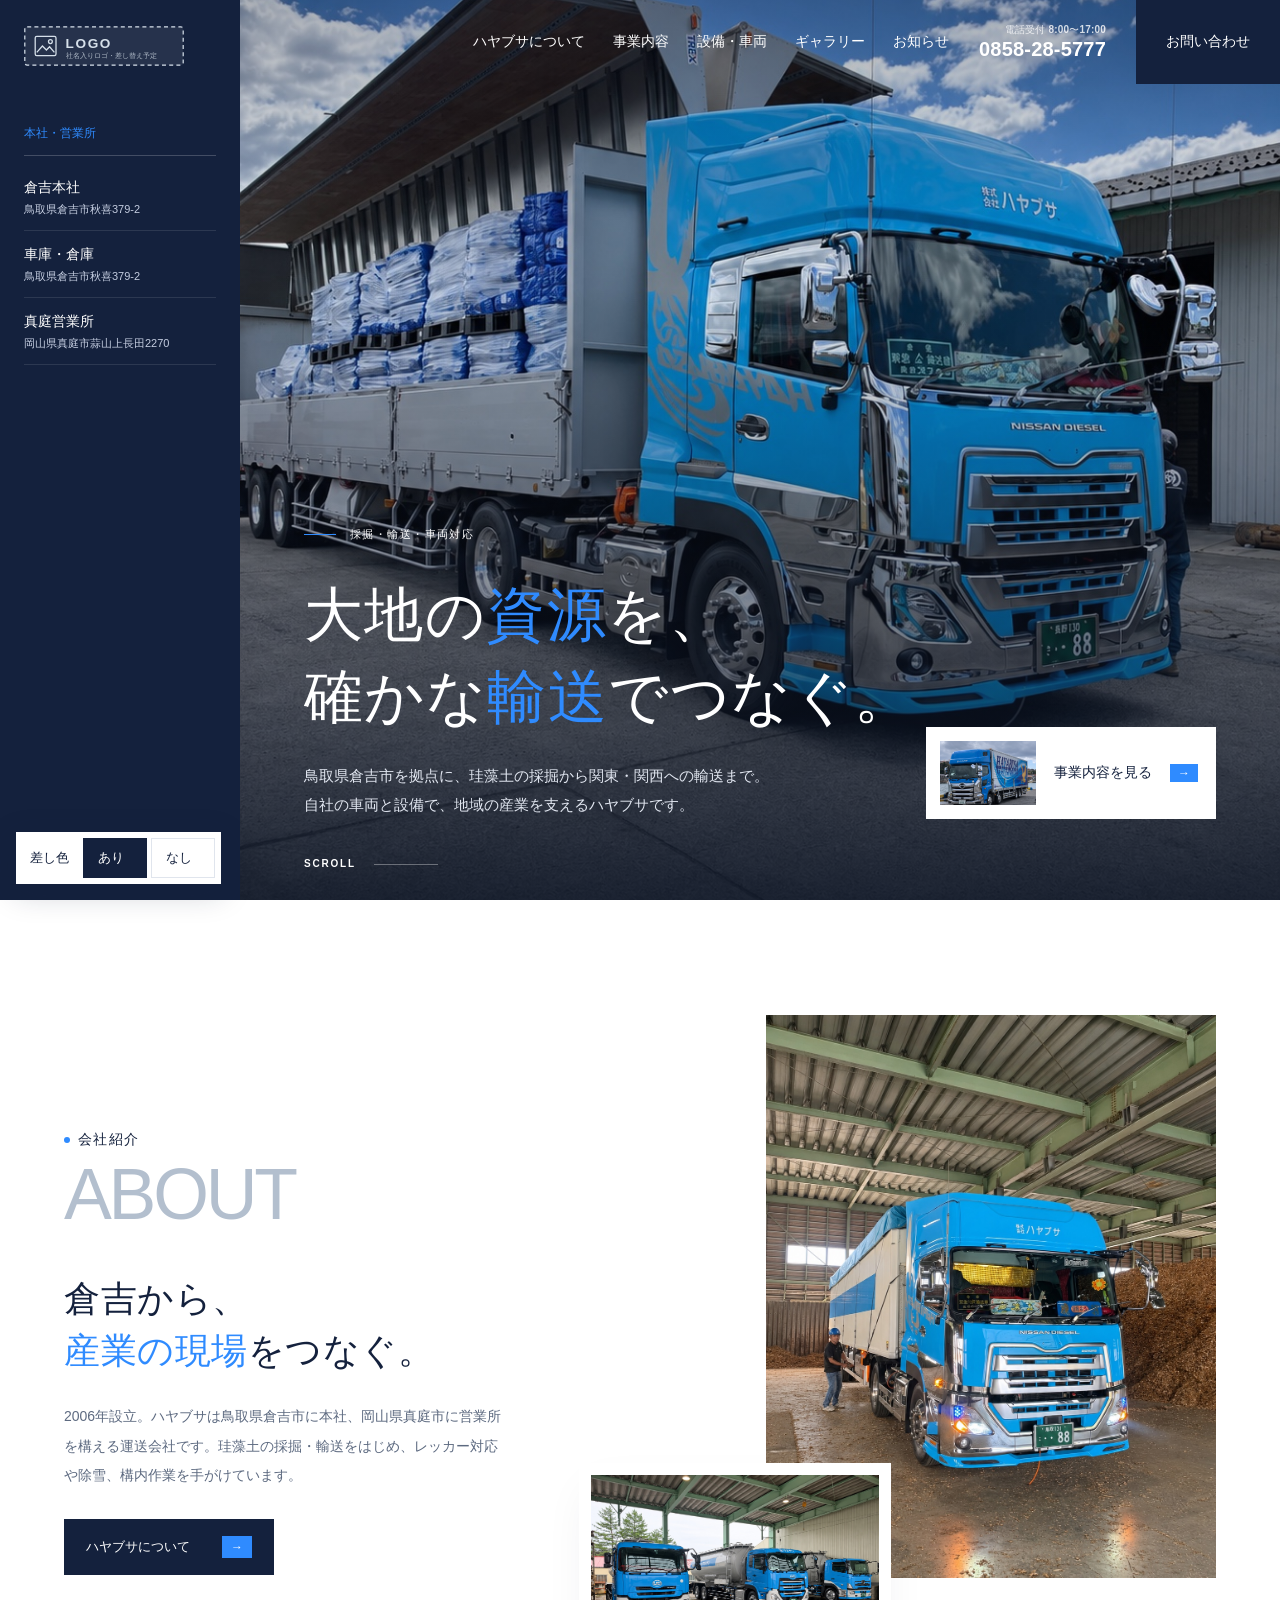
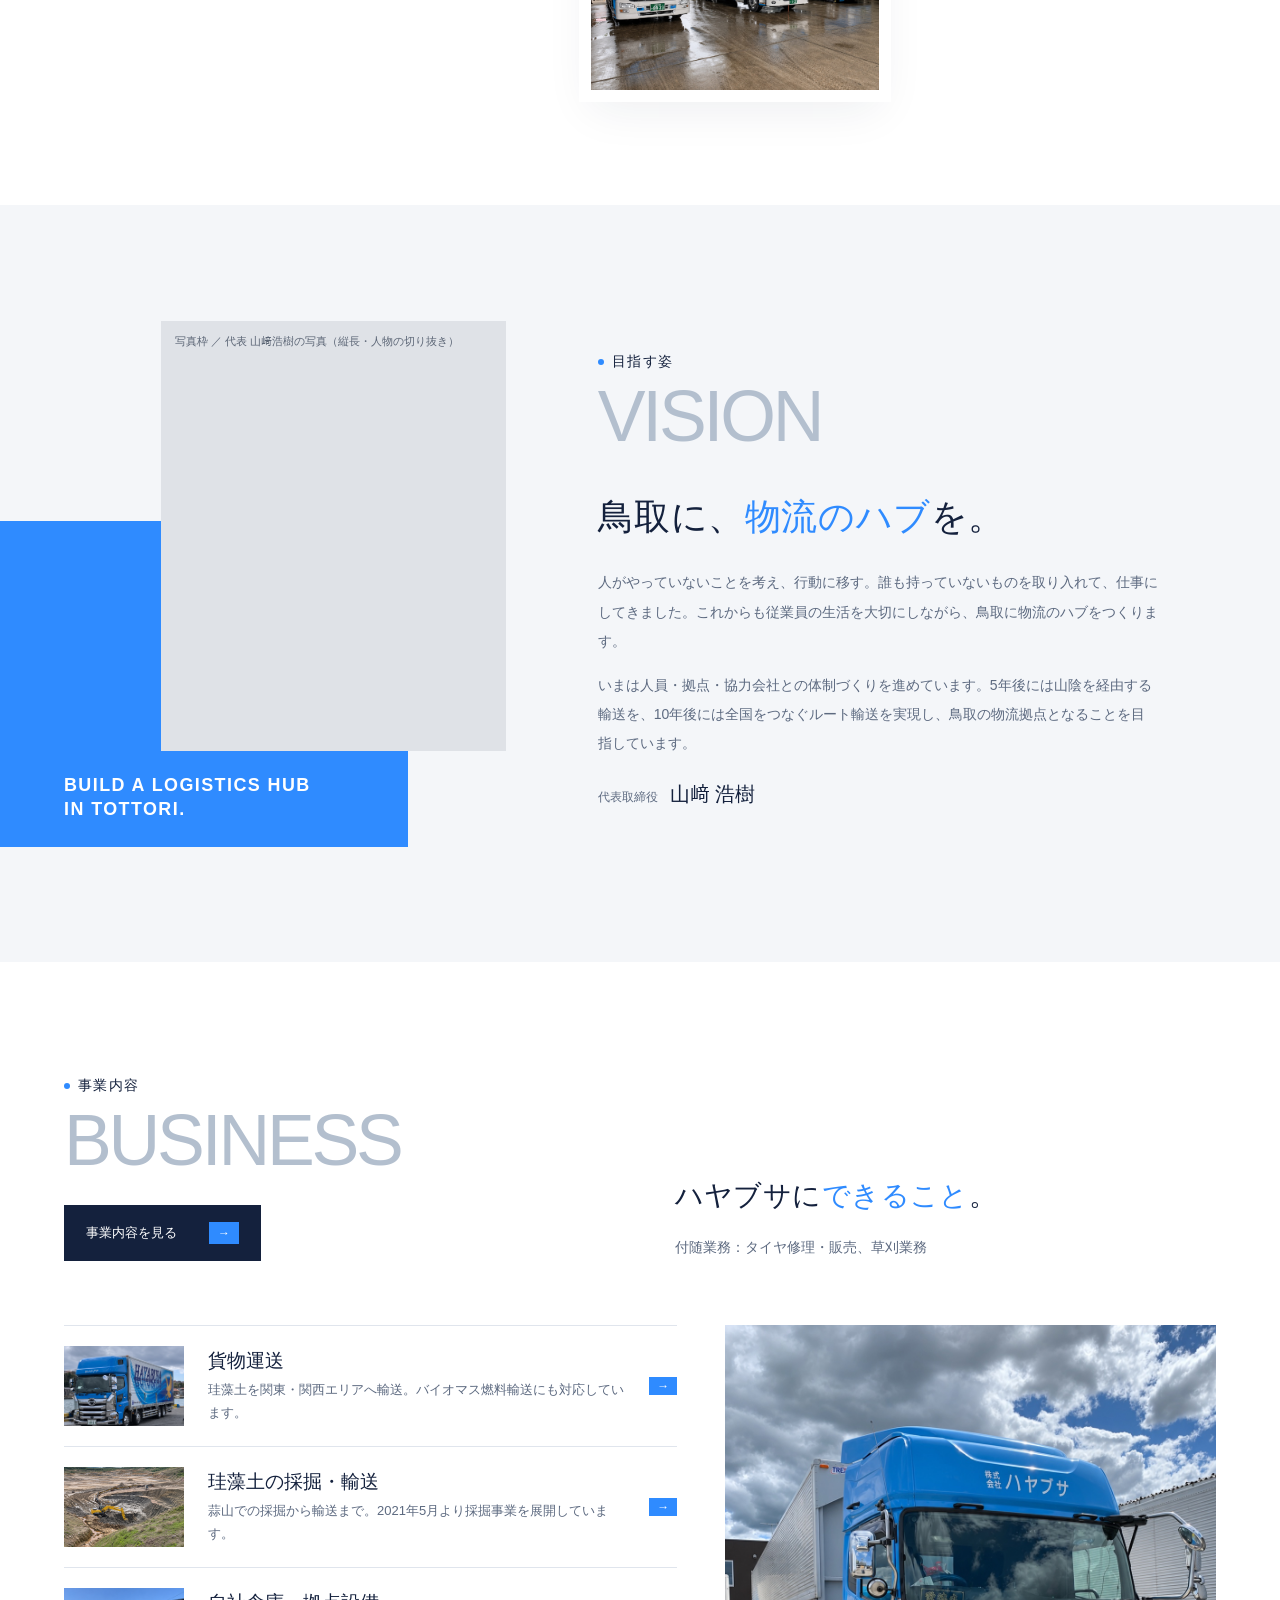
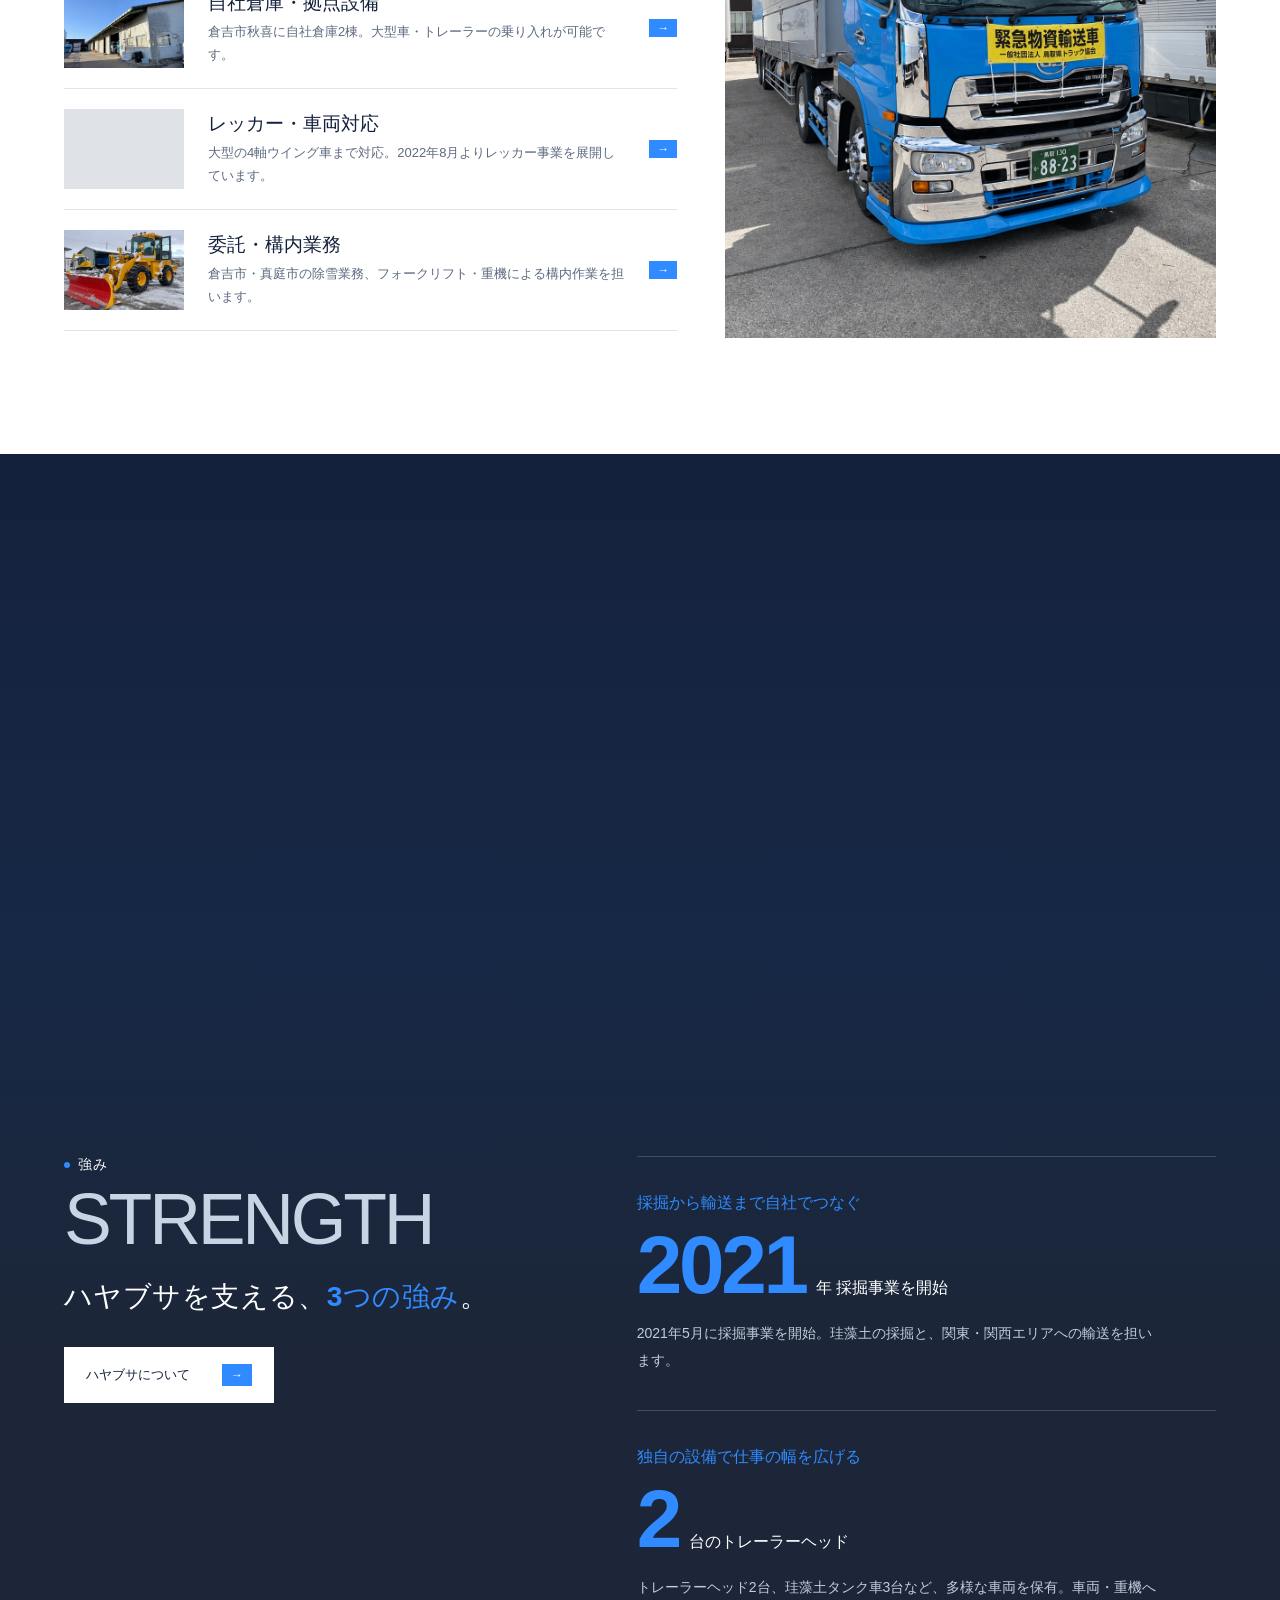
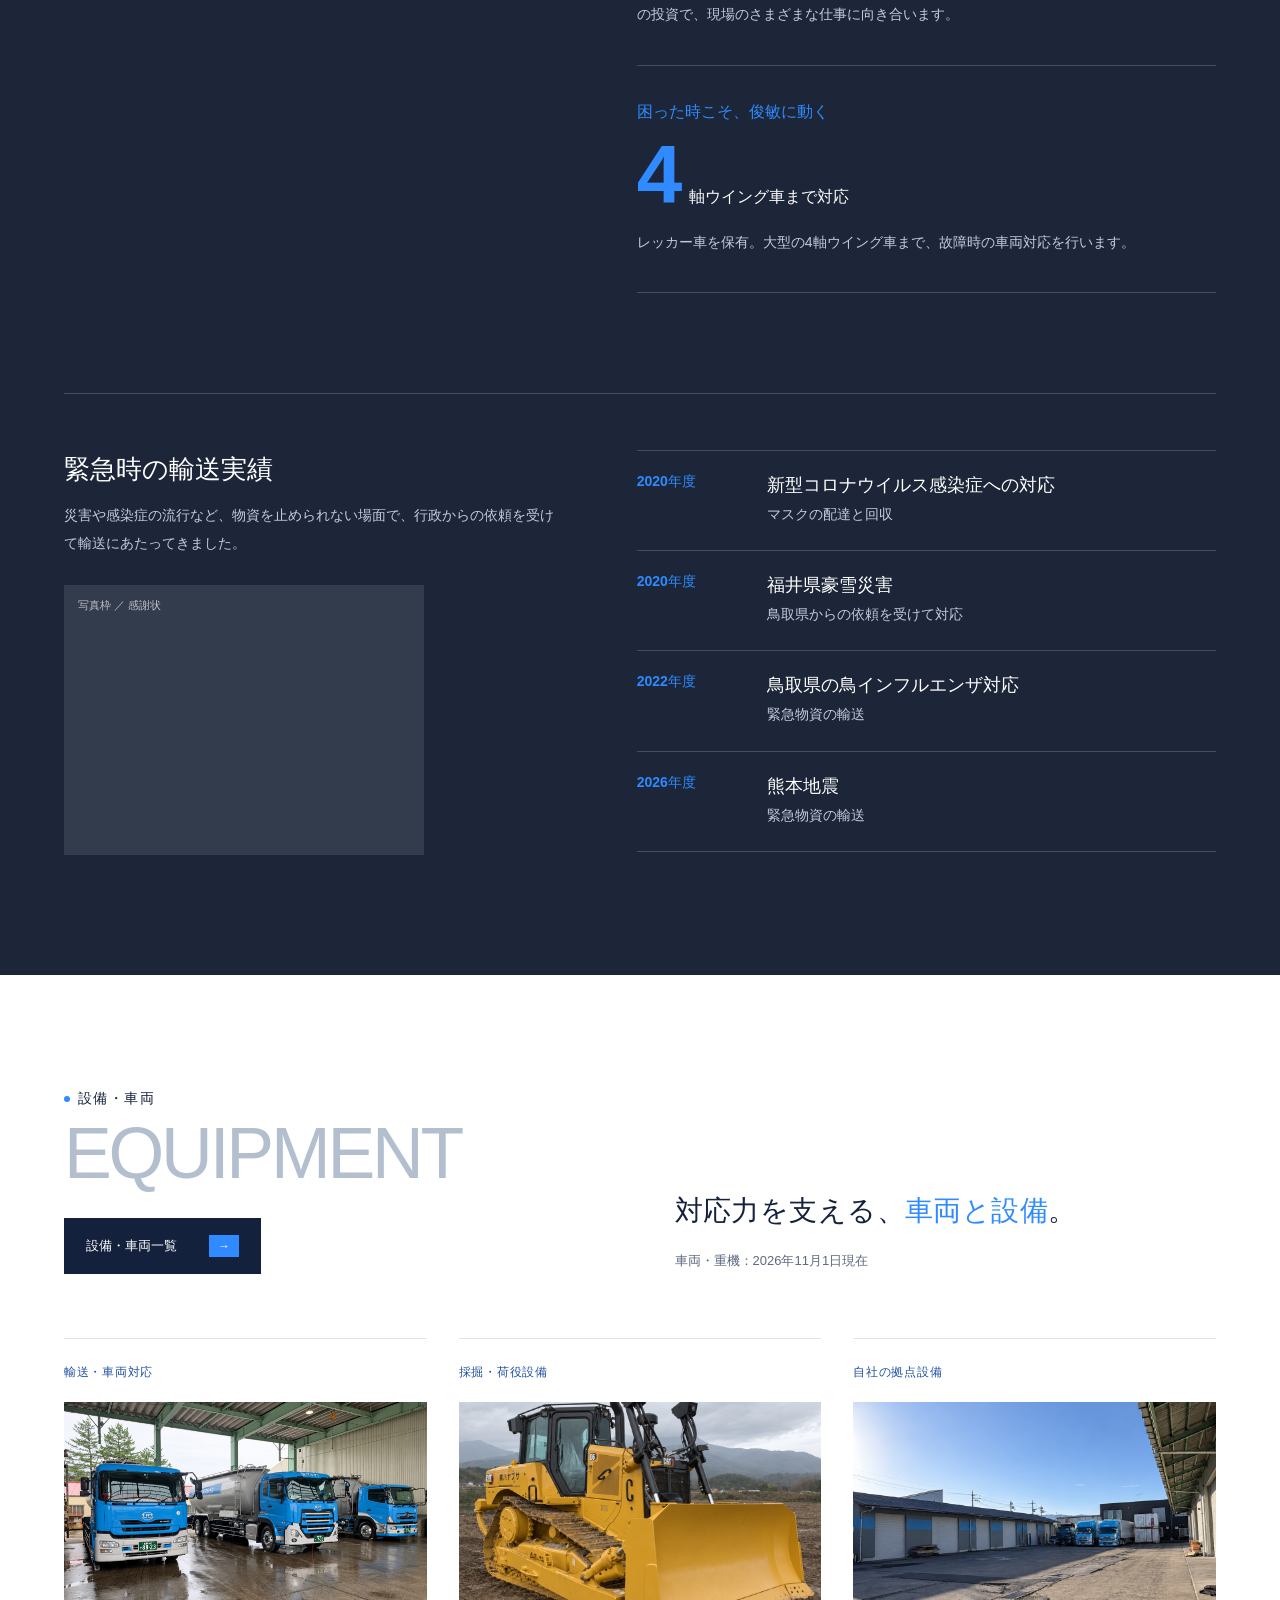
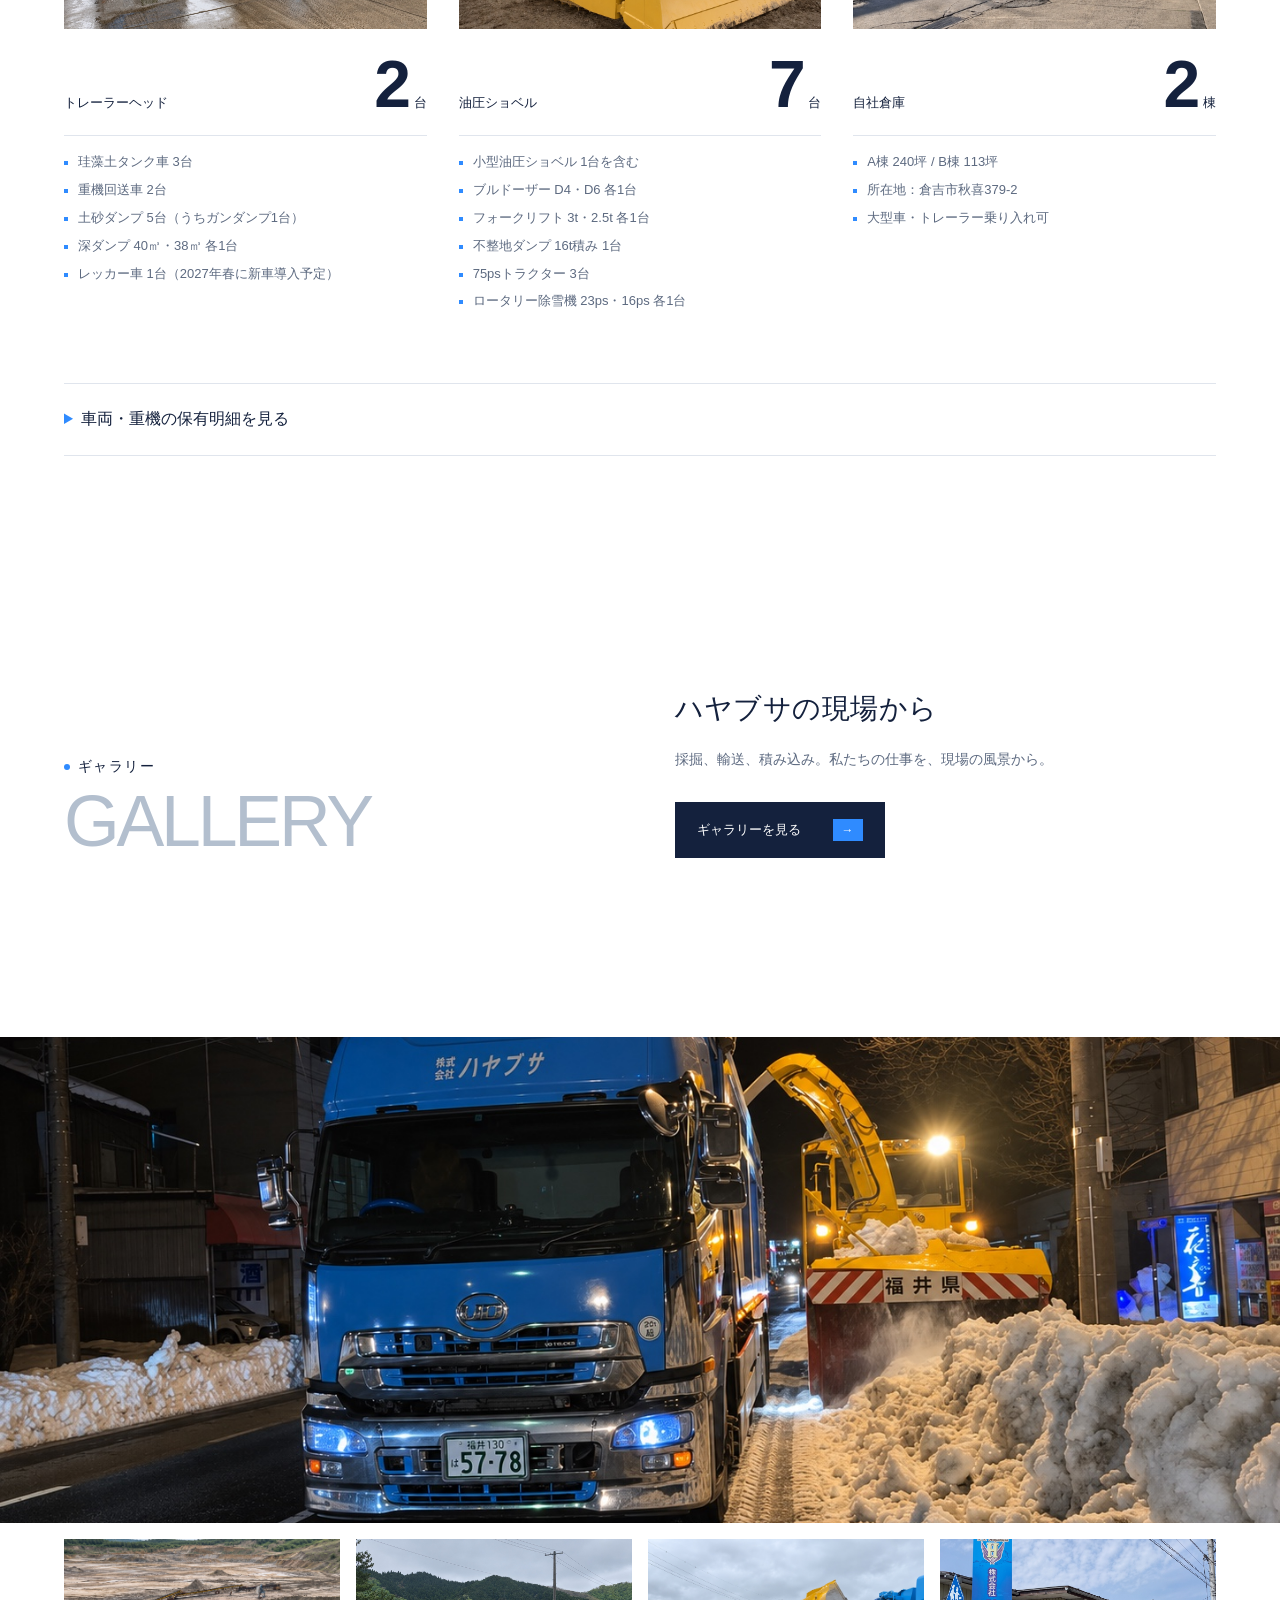
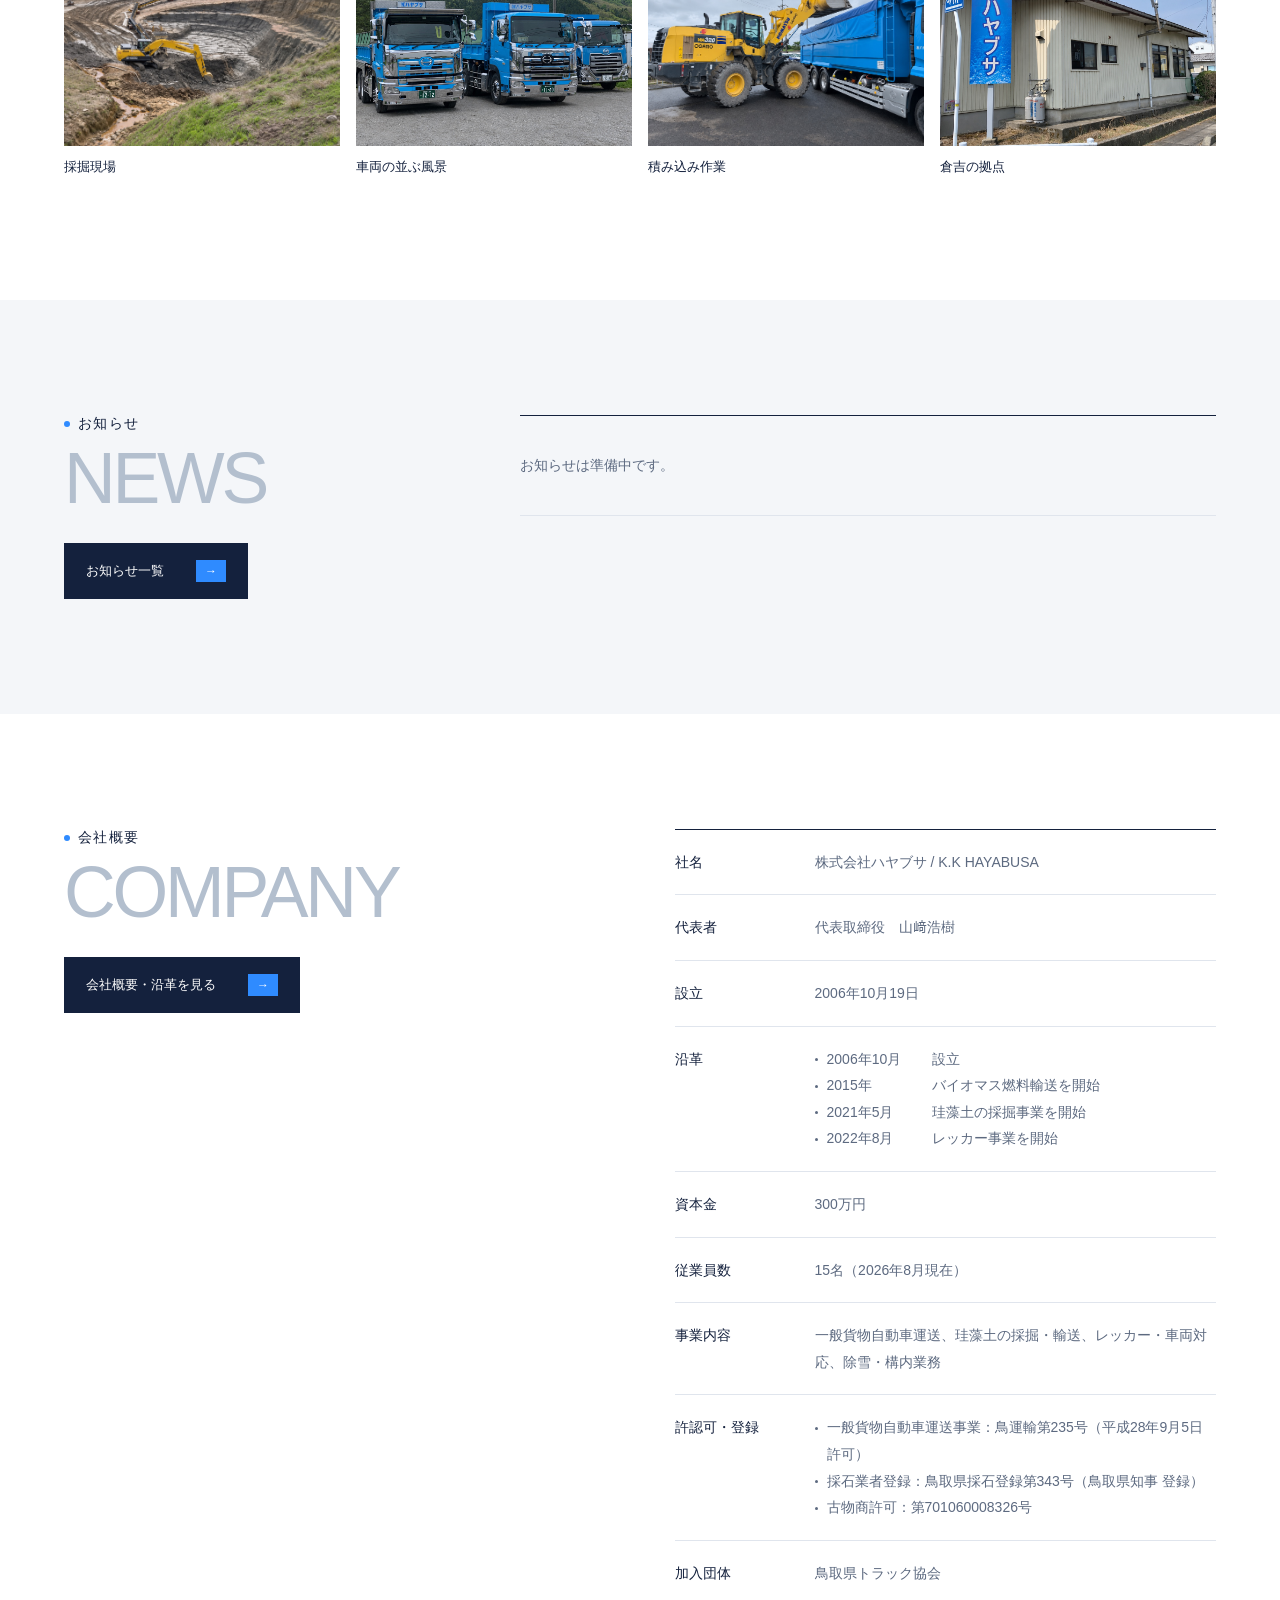
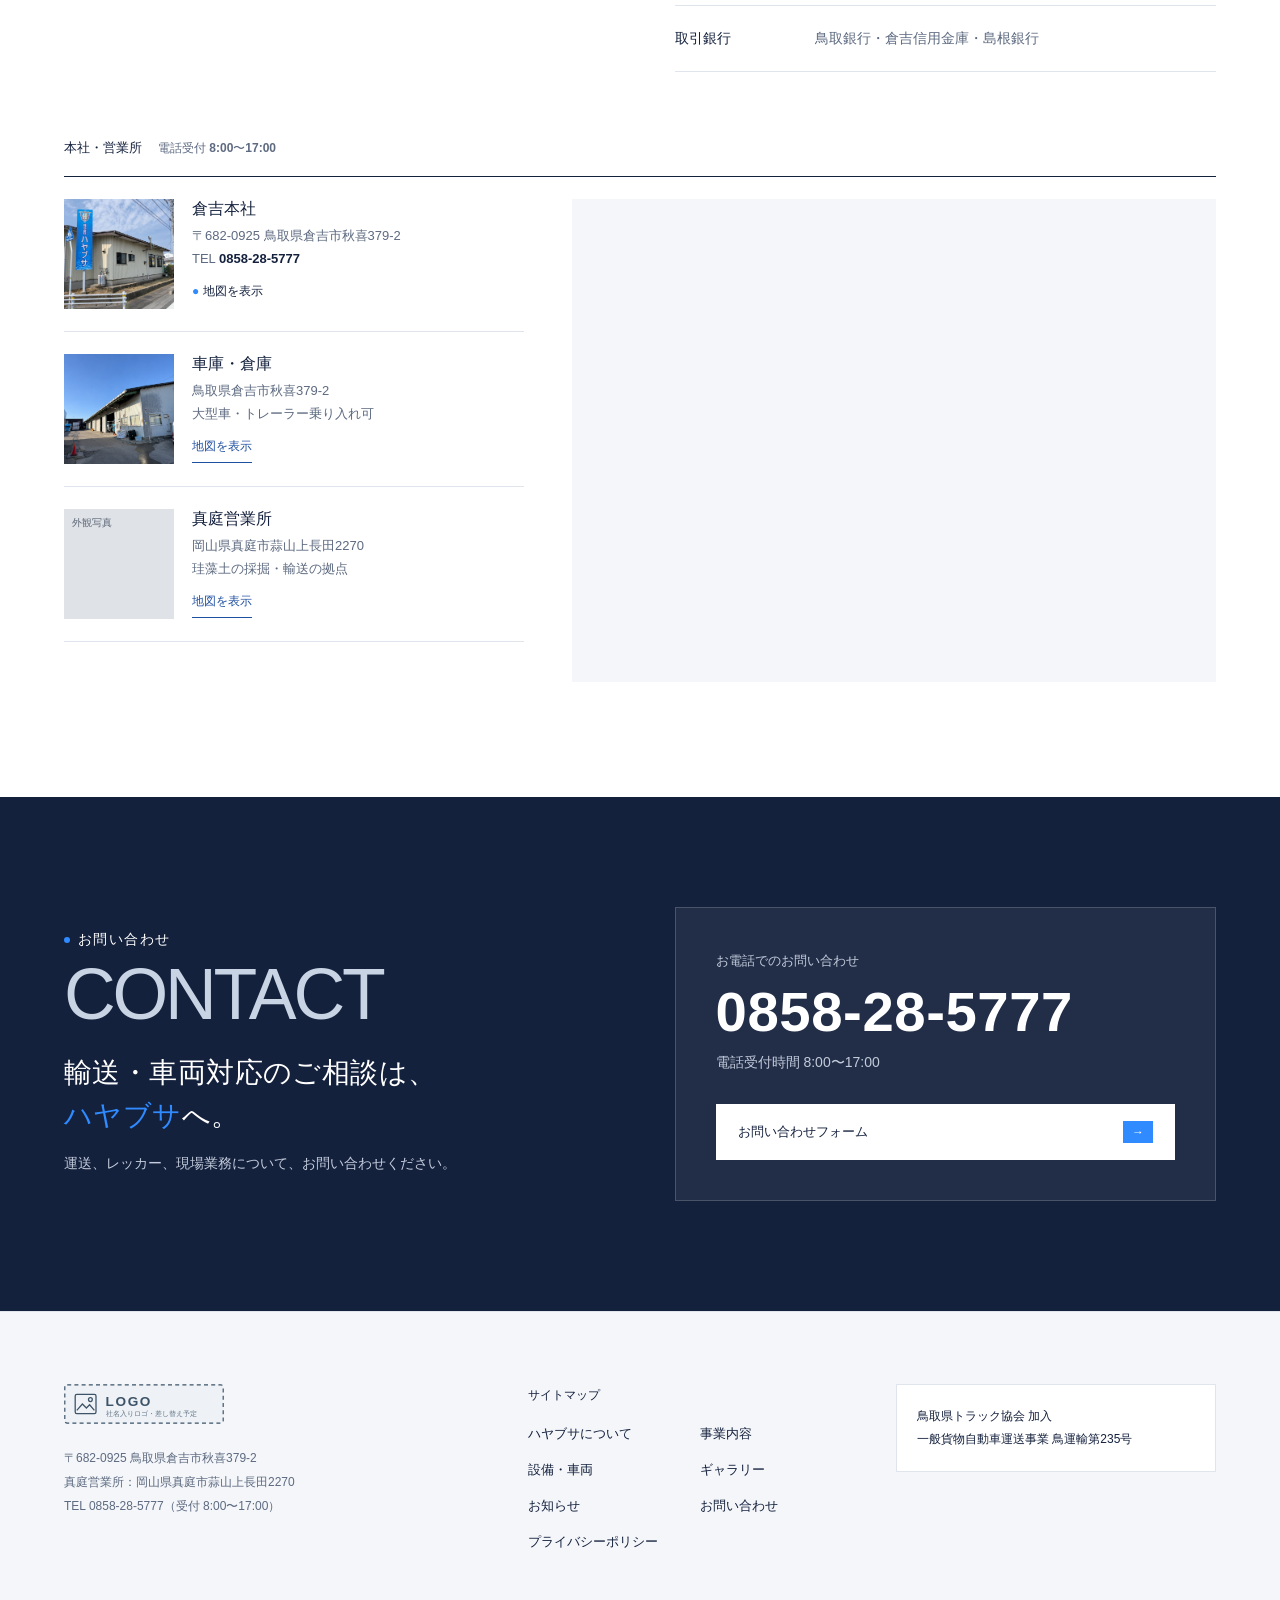
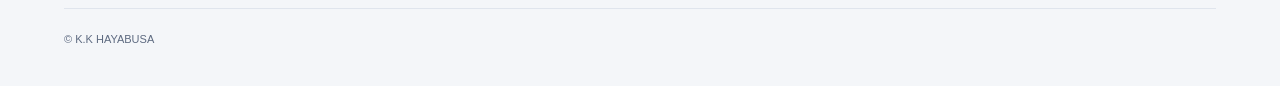
==== commit d1cad655: "Refine typography and add accessible site-wide motion" ====
--- a/index.html
+++ b/index.html
@@ -1,10 +1,10 @@
 <!DOCTYPE html>
 
-<html lang="ja"><head><meta charset="utf-8"/><meta content="width=device-width,initial-scale=1" name="viewport"/><meta content="noindex,nofollow,noarchive" name="robots"/><meta content="light" name="color-scheme"/><title>株式会社ハヤブサ｜採掘・輸送・車両対応</title><link href="styles.css?v=32" rel="stylesheet"/><script defer="" src="client.js?v=4"></script><link href="share.css?v=1" rel="stylesheet"/><script defer="" src="share.js?v=1"></script></head><body><div aria-label="差し色の切り替え" class="share-toggle" role="group"><span class="share-label">差し色</span><button aria-pressed="true" data-accent="on" type="button">あり</button><button aria-pressed="false" data-accent="off" type="button">なし</button></div>
+<html lang="ja"><head><meta charset="utf-8"/><meta content="width=device-width,initial-scale=1" name="viewport"/><meta content="noindex,nofollow,noarchive" name="robots"/><meta content="light" name="color-scheme"/><title>株式会社ハヤブサ｜採掘・輸送・車両対応</title><link href="styles.css?v=32" rel="stylesheet"/><script defer="" src="client.js?v=4"></script><link href="refined.css?v=1" rel="stylesheet"/><link href="share.css?v=1" rel="stylesheet"/><script defer="" src="share.js?v=1"></script><script defer="" src="refined.js?v=1"></script></head><body><div aria-label="差し色の切り替え" class="share-toggle" role="group"><span class="share-label">差し色</span><button aria-pressed="true" data-accent="on" type="button">あり</button><button aria-pressed="false" data-accent="off" type="button">なし</button></div>
 <a class="skip-link" href="#hb-about">本文へ進む</a>
 <header class="hb-top"><a aria-label="株式会社ハヤブサ トップページ" class="hb-brand" href="./"><img alt="株式会社ハヤブサ" class="hb-logo hb-logo-light" height="40" src="logo-placeholder-light.svg" width="160"/><img alt="株式会社ハヤブサ" class="hb-logo hb-logo-dark" height="40" src="logo-placeholder.svg" width="160"/></a><nav aria-label="メインナビゲーション" class="hb-nav" id="hb-nav"><a href="company/">ハヤブサについて</a><a href="service/">事業内容</a><a href="equipment/">設備・車両</a><a href="gallery/">ギャラリー</a><a href="news/">お知らせ</a></nav><a class="hb-headtel" href="tel:0858285777"><small>電話受付 8:00〜17:00</small>0858-28-5777</a><a class="hb-headcta" href="contact/">お問い合わせ</a><button aria-controls="hb-nav" aria-expanded="false" class="hb-menu" type="button"><span></span><span></span><b>メニュー</b></button></header>
 <main class="hb-page">
-<section aria-label="メインビジュアル" class="hb-hero"><aside aria-label="拠点" class="hb-side"><img alt="株式会社ハヤブサ" class="hb-logo" height="40" src="logo-placeholder-light.svg" width="160"/><div class="hb-side-list"><p class="hb-side-title">本社・営業所</p><ul><li><b>倉吉本社</b>鳥取県倉吉市秋喜379-2</li><li><b>車庫・倉庫</b>鳥取県倉吉市秋喜379-2</li><li><b>真庭営業所</b>岡山県真庭市蒜山上長田2270</li></ul></div><p class="hb-side-foot">© 2026 HAYABUSA</p></aside><div class="hb-hero-media hb-placeholder hb-photo"><img alt="荷物を積んだハヤブサの大型トラック" decoding="async" fetchpriority="high" height="1448" src="images/enhanced/IMG_9866.jpg" width="1086"/></div><div class="hb-hero-copy"><h1>大地の<em class="hb-em">資源</em>を、<br/>確かな<em class="hb-em">輸送</em>でつなぐ。</h1><p>鳥取県倉吉市を拠点に、珪藻土の採掘から関東・関西への輸送まで。<br/>自社の車両と設備で、地域の産業を支えるハヤブサです。</p></div><button class="hb-hero-card" data-scroll="hb-services"><span class="hb-placeholder hb-photo"><img alt="ハヤブサの大型トラック" decoding="async" height="1448" loading="lazy" src="images/enhanced/F501E256.jpg" width="1086"/></span><span class="hb-hero-card-text">事業内容を見る</span><i aria-hidden="true" class="hb-chip">→</i></button></section>
+<section aria-label="メインビジュアル" class="hb-hero"><aside aria-label="拠点" class="hb-side"><img alt="株式会社ハヤブサ" class="hb-logo" height="40" src="logo-placeholder-light.svg" width="160"/><div class="hb-side-list"><p class="hb-side-title">本社・営業所</p><ul><li><b>倉吉本社</b>鳥取県倉吉市秋喜379-2</li><li><b>車庫・倉庫</b>鳥取県倉吉市秋喜379-2</li><li><b>真庭営業所</b>岡山県真庭市蒜山上長田2270</li></ul></div><p class="hb-side-foot">© 2026 HAYABUSA</p></aside><div class="hb-hero-media hb-placeholder hb-photo"><img alt="荷物を積んだハヤブサの大型トラック" decoding="async" fetchpriority="high" height="1448" src="images/enhanced/IMG_9866.jpg" width="1086"/></div><div class="hb-hero-copy"><p class="hb-hero-eyebrow">採掘・輸送・車両対応</p><h1>大地の<em class="hb-em">資源</em>を、<br/>確かな<em class="hb-em">輸送</em>でつなぐ。</h1><p>鳥取県倉吉市を拠点に、珪藻土の採掘から関東・関西への輸送まで。<br/>自社の車両と設備で、地域の産業を支えるハヤブサです。</p></div><button class="hb-hero-card" data-scroll="hb-services"><span class="hb-placeholder hb-photo"><img alt="ハヤブサの大型トラック" decoding="async" height="1448" loading="lazy" src="images/enhanced/F501E256.jpg" width="1086"/></span><span class="hb-hero-card-text">事業内容を見る</span><i aria-hidden="true" class="hb-chip">→</i></button><a aria-label="会社紹介へスクロール" class="hb-scrollcue" href="#hb-about"><span>SCROLL</span><i aria-hidden="true"></i></a></section>
 <section class="hb-section hb-about" id="hb-about"><div class="hb-about-main"><div class="hb-about-text"><h2 class="hb-title"><span class="hb-title-ja">会社紹介</span><span aria-hidden="true" class="hb-title-en">ABOUT</span></h2><h3 class="hb-about-copy"><span class="hb-nw">倉吉から、</span><span class="hb-nw"><em class="hb-em">産業の現場</em>をつなぐ。</span></h3><p>2006年設立。ハヤブサは鳥取県倉吉市に本社、岡山県真庭市に営業所を構える運送会社です。珪藻土の採掘・輸送をはじめ、レッカー対応や除雪、構内作業を手がけています。</p><a class="hb-btn" href="company/">ハヤブサについて<i aria-hidden="true" class="hb-chip">→</i></a></div><div class="hb-about-photos"><span class="hb-placeholder hb-ph-main hb-photo"><img alt="倉庫内のハヤブサのトラック" decoding="async" height="1448" loading="lazy" src="images/enhanced/509486A8.jpg" width="1086"/></span><span class="hb-placeholder hb-ph-sub hb-photo"><img alt="倉庫に並ぶ車両" decoding="async" height="1086" loading="lazy" src="images/enhanced/C8130447.jpg" width="1448"/></span></div></div></section>
 <section class="hb-section hb-vision" id="hb-vision"><div class="hb-vision-grid"><div class="hb-vision-media"><span class="hb-placeholder hb-vision-photo"><span class="hb-photo-tag">写真枠 ／ 代表 山﨑浩樹の写真（縦長・人物の切り抜き）</span></span><p aria-hidden="true" class="hb-vision-band">BUILD A LOGISTICS HUB<br/>IN TOTTORI.</p></div><div class="hb-vision-text"><h2 class="hb-title"><span class="hb-title-ja">目指す姿</span><span aria-hidden="true" class="hb-title-en">VISION</span></h2><h3 class="hb-vision-copy">鳥取に、<em class="hb-em">物流のハブ</em>を。</h3><p>人がやっていないことを考え、行動に移す。誰も持っていないものを取り入れて、仕事にしてきました。これからも従業員の生活を大切にしながら、鳥取に物流のハブをつくります。</p><p>いまは人員・拠点・協力会社との体制づくりを進めています。5年後には山陰を経由する輸送を、10年後には全国をつなぐルート輸送を実現し、鳥取の物流拠点となることを目指しています。</p><p class="hb-vision-name">代表取締役<b>山﨑 浩樹</b></p></div></div></section>
 <section class="hb-section hb-business" id="hb-services"><div class="hb-split"><div><h2 class="hb-title"><span class="hb-title-ja">事業内容</span><span aria-hidden="true" class="hb-title-en">BUSINESS</span></h2><a class="hb-btn" href="service/">事業内容を見る<i aria-hidden="true" class="hb-chip">→</i></a></div><div class="hb-split-text"><h3 class="hb-lead">ハヤブサに<em class="hb-em">できること</em>。</h3><p>付随業務：タイヤ修理・販売、草刈業務</p></div></div><div class="hb-biz"><ul class="hb-biz-list">
@@ -52,5 +52,4 @@
 <section class="hb-contact" id="hb-contact"><div class="hb-contact-inner"><div><h2 class="hb-title hb-title-light"><span class="hb-title-ja">お問い合わせ</span><span aria-hidden="true" class="hb-title-en">CONTACT</span></h2><p class="hb-lead"><span class="hb-nw">輸送・車両対応のご相談は、</span><span class="hb-nw"><em class="hb-em">ハヤブサ</em>へ。</span></p><p>運送、レッカー、現場業務について、お問い合わせください。</p></div><div class="hb-contact-box"><p class="hb-contact-label">お電話でのお問い合わせ</p><a class="hb-tel" href="tel:0858285777">0858-28-5777</a><p>電話受付時間 8:00〜17:00</p><a class="hb-btn hb-btn-light" href="contact/">お問い合わせフォーム<i aria-hidden="true" class="hb-chip">→</i></a></div></div></section>
 </main>
 <footer class="hb-footer"><div class="hb-footer-inner"><div><a href="./"><img alt="株式会社ハヤブサ" class="hb-logo" height="40" src="logo-placeholder.svg" width="160"/></a><p>〒682-0925 鳥取県倉吉市秋喜379-2<br/>真庭営業所：岡山県真庭市蒜山上長田2270<br/>TEL 0858-28-5777（受付 8:00〜17:00）</p></div><nav aria-label="フッターナビゲーション" class="hb-footnav"><p class="hb-footnav-title">サイトマップ</p><a href="company/">ハヤブサについて</a><a href="service/">事業内容</a><a href="equipment/">設備・車両</a><a href="gallery/">ギャラリー</a><a href="news/">お知らせ</a><a href="contact/">お問い合わせ</a><a href="privacy/">プライバシーポリシー</a></nav><div class="hb-footer-badge"><p>鳥取県トラック協会 加入</p><p>一般貨物自動車運送事業 鳥運輸第235号</p></div></div><p class="hb-copyright">© K.K HAYABUSA</p></footer><div class="hb-spbar"><a href="tel:0858285777"><span aria-hidden="true">☎</span><b>0858-28-5777<small>電話受付 8:00〜17:00</small></b></a><a class="hb-spcontact" href="contact/"><span aria-hidden="true">✉</span><b>お問い合わせ<small>ご相談はこちら</small></b></a></div>
-
 </body></html>
--- a/refined.css
+++ b/refined.css
@@ -0,0 +1,102 @@
+/* H proposal: restrained editorial detailing and progressive motion. */
+:root{--motion-ease:cubic-bezier(.22,.68,.3,1);--line:#e0e5ed;--soft:#f4f6f9}
+html{scroll-padding-top:0}
+section[id]{scroll-margin-top:calc(var(--header) + 20px)}
+.hb-title-en{background:none;color:#b3bfce;font-weight:500;letter-spacing:-.045em}
+.hb-title-light .hb-title-en{background:none;color:#c8d4e4}
+.hb-title-ja,.sp-kicker{letter-spacing:.1em}
+.hb-about-copy,.hb-vision-copy,.hb-lead,.sp-hero h2,.sp-section-head h2{letter-spacing:.015em;text-wrap:pretty}
+.hb-about-text>p,.hb-vision-text>p,.sp-service-text>p{line-height:2.1}
+.hb-section{padding-top:clamp(88px,9vw,144px);padding-bottom:clamp(88px,9vw,144px)}
+.hb-top.is-solid{background:rgb(255 255 255 / .96);box-shadow:0 1px 0 rgb(20 33 61 / .08)}
+@supports(backdrop-filter:blur(12px)){.hb-top.is-solid{backdrop-filter:blur(12px)}}
+.hb-nav a{position:relative;opacity:1;transition:color .22s}
+.hb-nav a::after{content:"";position:absolute;left:0;right:0;bottom:4px;height:1px;background:currentColor;transform:scaleX(0);transform-origin:right;transition:transform .3s var(--motion-ease)}
+.hb-nav a:hover::after,.hb-nav a:focus-visible::after,.hb-nav a[aria-current=page]::after{transform:scaleX(1);transform-origin:left}
+.hb-nav a:hover{opacity:1}
+.hb-btn{min-height:56px;padding:17px 22px;gap:32px;font-size:13px;transition:background .24s,color .24s,box-shadow .24s}
+.hb-btn .hb-chip{width:30px;height:22px;transition:transform .3s var(--motion-ease),background .24s,color .24s}
+.hb-btn:hover,.hb-btn:focus-visible{box-shadow:0 8px 24px rgb(20 33 61 / .1)}
+.hb-btn:hover .hb-chip,.hb-btn:focus-visible .hb-chip{transform:translateX(4px)}
+.hb-headcta{transition:background .24s}
+.hb-hero-copy h1{letter-spacing:.025em;line-height:1.4}
+.hb-hero-copy .hb-hero-eyebrow{display:flex;align-items:center;gap:14px;margin:0 0 28px;color:#fff;font-size:11px;font-weight:600;letter-spacing:.13em}
+.hb-hero-eyebrow::before{content:"";width:32px;height:1px;background:var(--accent)}
+.hb-scrollcue{position:absolute;left:calc(var(--side) + var(--gutter));bottom:20px;z-index:3;display:flex;align-items:center;gap:18px;min-height:32px;color:#fff;font:600 10px/1 "Avenir Next",Arial,sans-serif;letter-spacing:.18em;text-decoration:none}
+.hb-scrollcue i{display:block;position:relative;width:64px;height:1px;background:#ffffff55;overflow:hidden}
+.hb-scrollcue i::after{content:"";position:absolute;inset:0;background:#fff;transform:translateX(-105%)}
+@media(prefers-reduced-motion:no-preference){.hb-scrollcue i::after{animation:hb-scroll-line 2.6s var(--motion-ease) 3}}
+@keyframes hb-scroll-line{0%,10%{transform:translateX(-105%)}65%,100%{transform:translateX(105%)}}
+.hb-hero-card{padding:14px 18px 14px 14px;transition:background .25s,box-shadow .25s}
+.hb-hero-card:hover{box-shadow:0 12px 35px rgb(0 0 0 / .2)}
+.hb-about-photos .hb-ph-sub{outline:12px solid #fff;box-shadow:0 18px 44px rgb(20 33 61 / .08)}
+.hb-biz-list a{transition:background .3s}
+.hb-biz-body{transition:transform .35s var(--motion-ease)}
+.hb-thumb img{transition:transform .65s var(--motion-ease)}
+.hb-biz-list a:hover,.hb-biz-list a:focus-visible{background:#f5f7fa}
+.hb-biz-list a:hover .hb-biz-body{transform:translateX(4px)}
+.hb-equip-grid{gap:32px}
+.hb-equip{border:0;border-top:1px solid var(--line);padding:22px 0 28px;background:transparent;min-width:0}
+.hb-equip-label{font-size:12px;letter-spacing:.06em;margin-bottom:18px}
+.hb-equip .hb-count{margin-top:22px;padding-bottom:18px}
+.hb-count strong{font-family:"Avenir Next",Arial,sans-serif;font-size:66px;letter-spacing:-.05em;font-weight:600}
+.hb-equip li{line-height:2.15}.hb-equip li::before{width:4px;height:4px;top:1em}
+.hb-count span{font-size:13px}
+.hb-figure strong{font-weight:600;letter-spacing:-.04em}
+.hb-strengths-bg .hb-placeholder{filter:blur(calc(var(--p) * 6px))}
+.hb-companytable th,.hb-companytable td{padding-top:19px;padding-bottom:19px}
+.hb-fleet-table tbody tr{transition:background .2s}.hb-fleet-table tbody tr:hover{background:#edf2f8}
+.hb-fleet-details summary{padding-top:25px;padding-bottom:25px;transition:color .2s}
+.hb-fleet-details summary:hover{color:var(--blue)}
+.hb-footer{border-top:1px solid var(--line)}
+.hb-footnav a{transition:color .2s}.hb-footnav a:hover{color:var(--blue)}
+/* Subpages share the same cadence, finer rules, and photo treatment. */
+.hb-subpage .sp-breadcrumb{padding-top:24px;padding-bottom:24px;letter-spacing:.04em}
+.hb-subpage .sp-hero{background:#f3f5f8}
+.hb-subpage .sp-hero-copy{padding-top:72px;padding-bottom:78px}
+.hb-subpage .sp-hero h1{font-size:13px;letter-spacing:.1em;margin-top:14px;margin-bottom:34px}
+.hb-subpage .sp-hero h2{font-weight:700;line-height:1.5}
+.hb-subpage .sp-hero .sp-kicker{display:flex;gap:12px;align-items:center}
+.hb-subpage .sp-hero .sp-kicker::before{content:"";height:1px;width:24px;background:currentColor}
+.sp-hero-word{color:#e5eaf1;font-weight:600;letter-spacing:-.05em}
+.sp-wrap{padding-top:clamp(76px,7.5vw,112px);padding-bottom:clamp(76px,7.5vw,112px)}
+.sp-section-head{position:relative;padding-left:24px}
+.sp-section-head::before{content:"";position:absolute;left:0;top:4px;bottom:5px;width:2px;background:var(--accent)}
+.sp-section-head h2{font-weight:700;margin-top:14px}
+.sp-service{gap:8%}.sp-service-text>h2{letter-spacing:.04em}
+.sp-jump a{transition:color .25s}.sp-jump a>span{display:inline-block;align-self:flex-start;transition:transform .3s var(--motion-ease)}
+.sp-jump a:hover>span{transform:translate(4px,4px)}
+.sp-jump a:hover{color:#c4d6f0}
+.sp-history li{position:relative;padding-left:22px}
+.sp-history li::before{content:"";position:absolute;left:0;top:42px;width:4px;height:4px;background:var(--accent)}
+.sp-history time{font-family:"Avenir Next",Arial,sans-serif;letter-spacing:-.025em}
+.sp-gallery-item>span:last-child{padding-bottom:16px;border-bottom:1px solid var(--line)}
+.sp-gallery-item b{display:inline-block;font-weight:400;transition:transform .3s var(--motion-ease)}
+.sp-gallery-item:hover b{transform:rotate(90deg)}
+.sp-filters button{position:relative;transition:color .2s,background .2s,border-color .2s}
+.sp-filters button:not([aria-pressed=true]):hover{border-color:var(--navy)}
+.sp-phone{border-top:3px solid var(--accent)}
+.sp-form-notice{border-left-width:2px;background:#f4f6f9}
+.sp-field input,.sp-field select,.sp-field textarea{border-color:#d3dae4;background:#fafbfd;transition:border-color .2s,background .2s}
+.sp-field:focus-within label{color:var(--blue)}
+.sp-field :is(input,select,textarea):focus{background:#fff}
+.sp-cta{position:relative;overflow:hidden}
+.sp-cta::before{content:"";display:block;position:absolute;left:var(--wrap);right:var(--wrap);top:0;height:1px;background:#ffffff30}
+/* Reveal states exist only after the motion controller is available. */
+.motion-ready [data-reveal=pending]{opacity:0;transform:translate3d(0,20px,0)}
+.motion-ready [data-reveal=pending]:focus-within{opacity:1;transform:none}
+.site-progress{position:fixed;left:0;right:0;top:0;height:2px;z-index:100;background:var(--accent);transform:scaleX(0);transform-origin:left;pointer-events:none}
+.site-top{position:fixed;right:24px;bottom:24px;z-index:59;display:flex;flex-direction:column;align-items:center;justify-content:center;gap:5px;width:50px;height:58px;border:1px solid var(--line);background:#fff;color:var(--ink);box-shadow:0 4px 18px #14213d0a;transition:color .22s,background .22s}
+.site-top span{font-size:22px;line-height:1}.site-top small{font:600 9px/1 "Avenir Next",Arial,sans-serif;letter-spacing:.12em}
+.site-top:hover{background:var(--navy);color:#fff}.site-top[hidden]{display:none}
+@media(hover:hover) and (prefers-reduced-motion:no-preference){.hb-biz-list a:hover .hb-thumb img{transform:scale(1.04)}}
+@media(max-width:1000px){.hb-scrollcue{left:var(--gutter)}.hb-nav.open a::after{display:none}.site-top{bottom:80px;right:16px;width:44px;height:50px}}
+@media(max-width:800px){.hb-section{padding-top:76px;padding-bottom:76px}.hb-btn{min-height:52px;padding:15px 18px;gap:24px}.hb-scrollcue{display:none}.hb-hero-copy .hb-hero-eyebrow{margin-bottom:22px;font-size:10px;gap:10px}.hb-hero-eyebrow::before{width:24px}.hb-equip-grid{gap:28px}.hb-count strong{font-size:58px}.hb-about-photos .hb-ph-sub{outline-width:8px}.hb-subpage .sp-breadcrumb{padding-top:20px;padding-bottom:20px}.hb-subpage .sp-hero-copy{padding-top:44px;padding-bottom:48px}.hb-subpage .sp-hero h1{font-size:12px;margin-bottom:26px}.sp-wrap{padding-top:68px;padding-bottom:68px}.sp-section-head{padding-left:18px}.sp-section-head h2{font-size:25px}.sp-history li{padding-left:16px}.sp-history li::before{top:35px}.sp-hero-word{font-size:90px}.sp-service{gap:34px}.hb-companytable th,.hb-companytable td{padding-top:16px;padding-bottom:16px}}
+@media(max-width:380px){.hb-count span{font-size:12px}.hb-btn{gap:20px}.site-top{right:12px}}
+@view-transition{navigation:auto}
+::view-transition-old(root){animation:hb-route-out .12s ease both}
+::view-transition-new(root){animation:hb-route-in .18s ease both}
+@keyframes hb-route-out{to{opacity:0}}
+@keyframes hb-route-in{from{opacity:0}to{opacity:1}}
+@media(prefers-reduced-motion:reduce){html{scroll-behavior:auto}.motion-ready [data-reveal]{opacity:1!important;transform:none!important}.hb-scrollcue i::after{animation:none}.hb-biz-list a:hover .hb-biz-body,.hb-biz-list a:hover .hb-thumb img,.sp-gallery-item:hover img,.sp-gallery-item:hover b,.sp-jump a:hover>span,.hb-btn:hover .hb-chip{transform:none}.site-top,.hb-nav a,.hb-nav a::after{transition:none}::view-transition-group(*),::view-transition-old(*),::view-transition-new(*){animation:none!important}}
+@media print{.site-progress,.site-top,.hb-scrollcue{display:none!important}.motion-ready [data-reveal]{opacity:1!important;transform:none!important}}
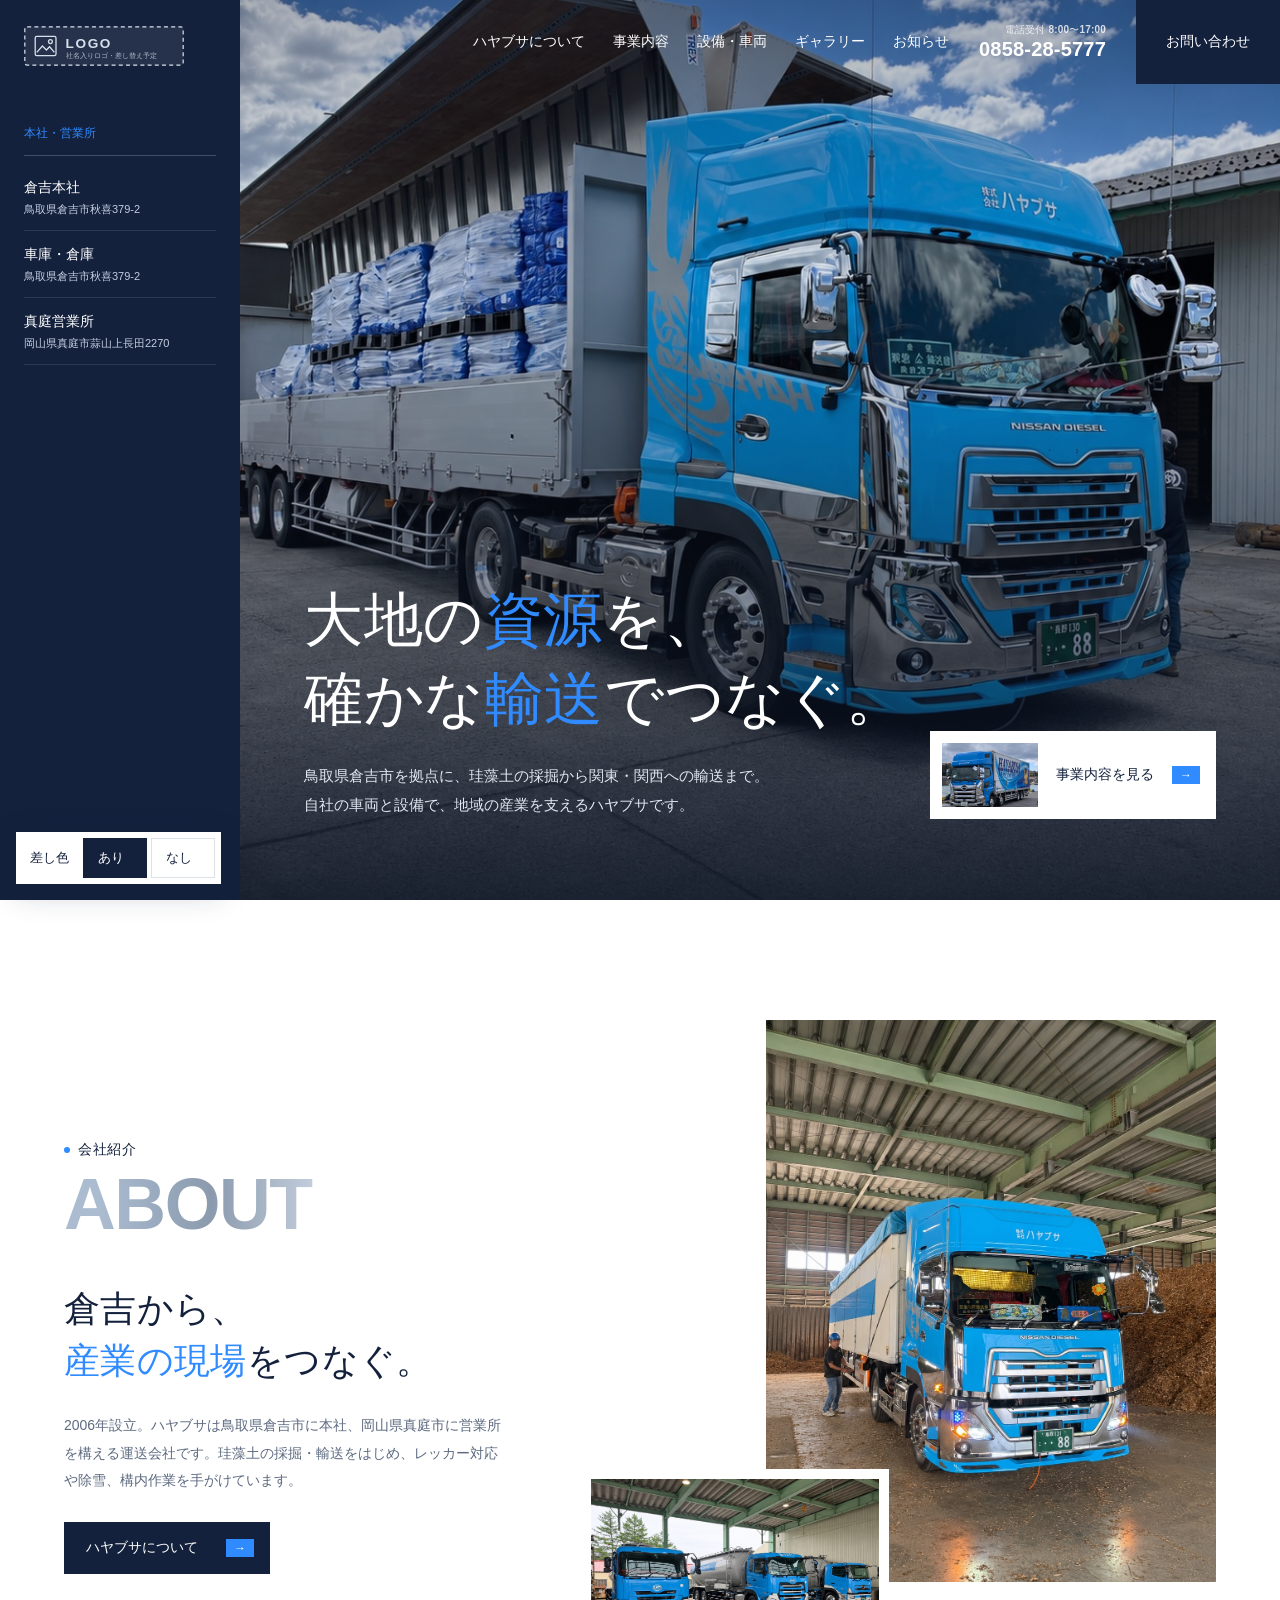
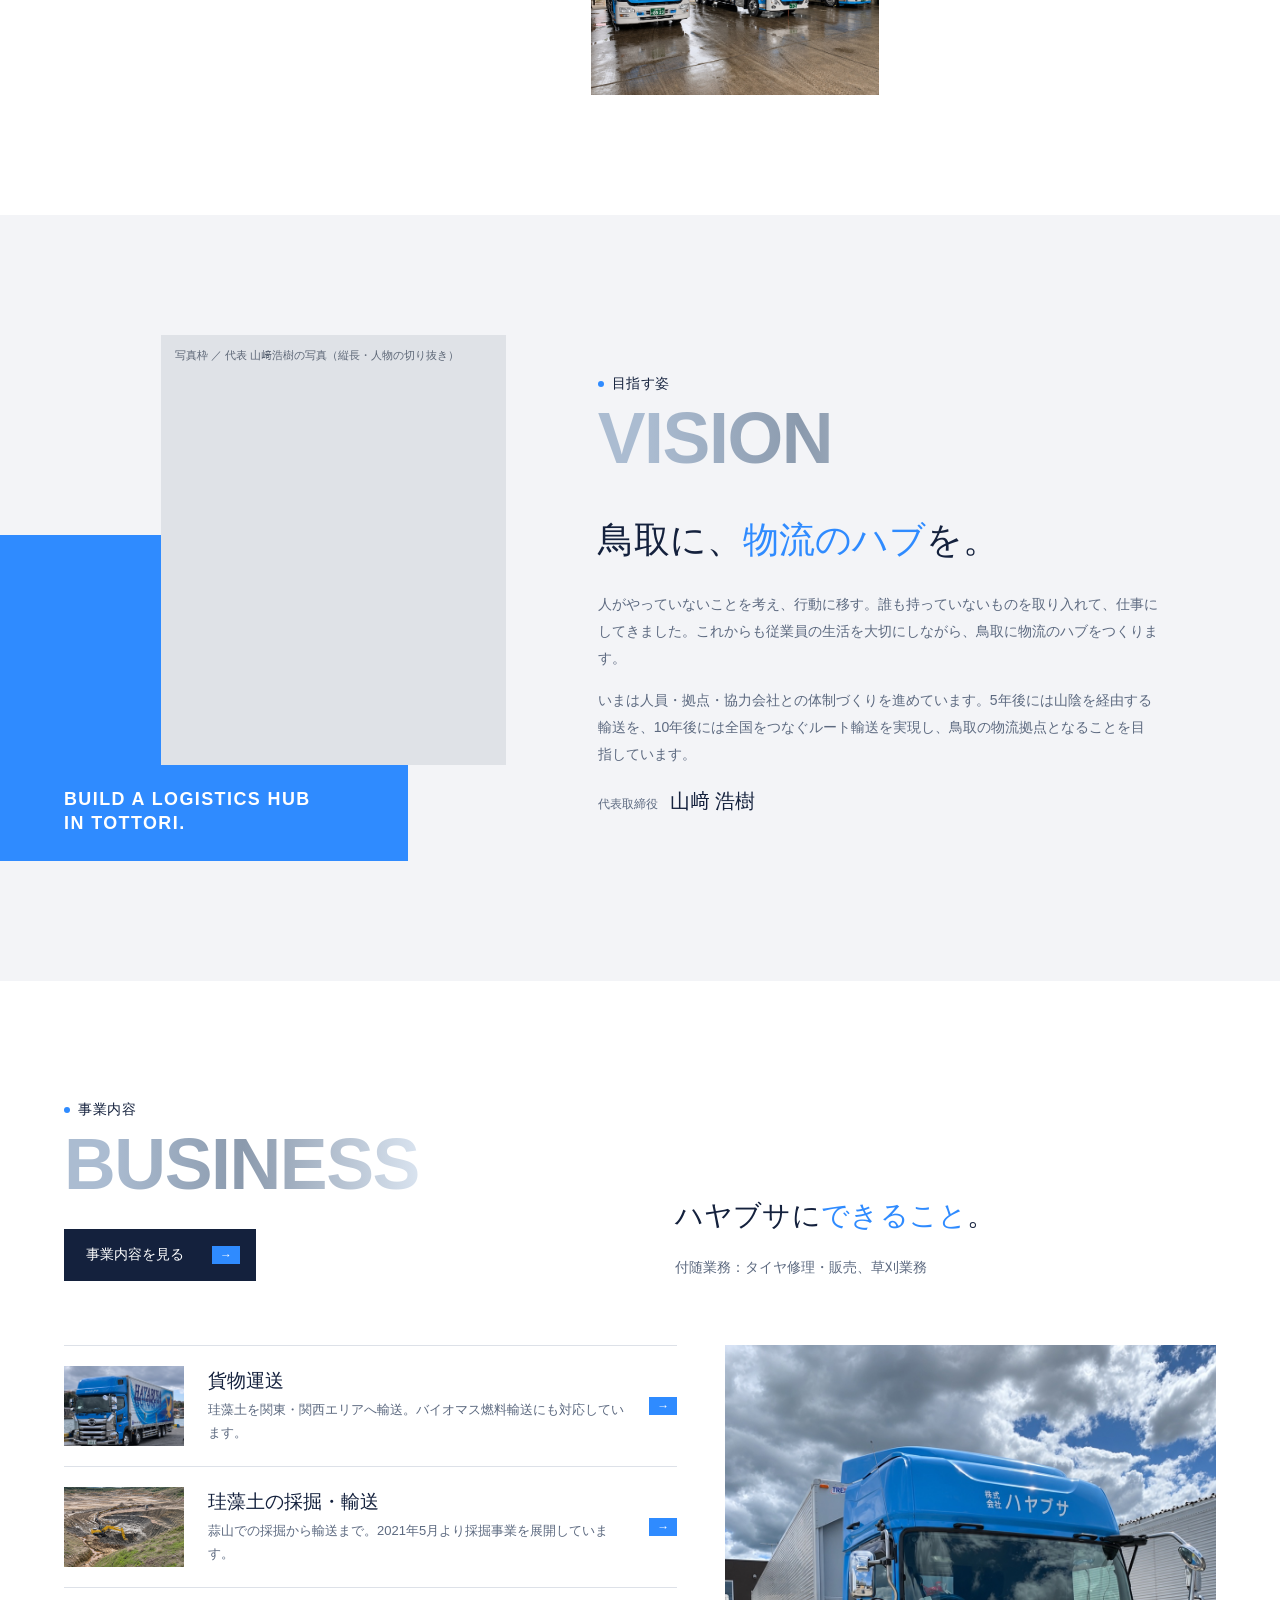
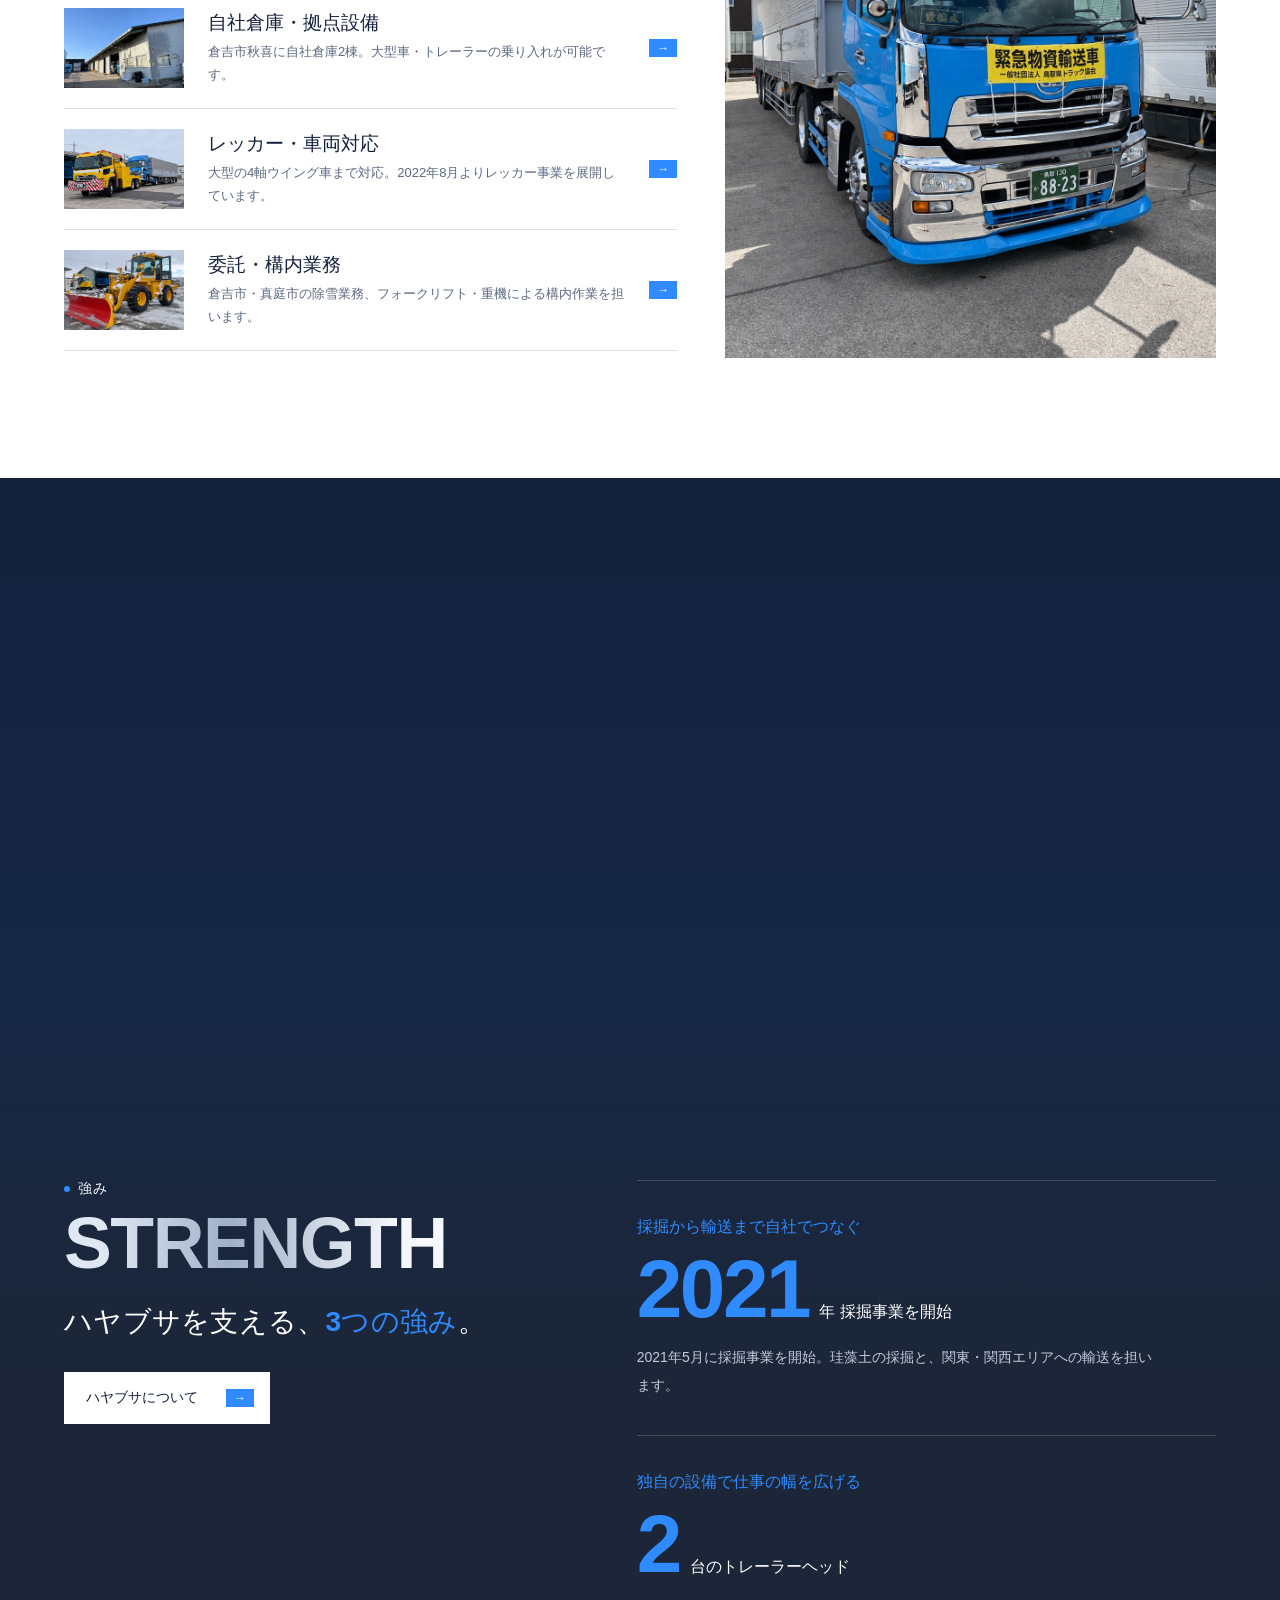
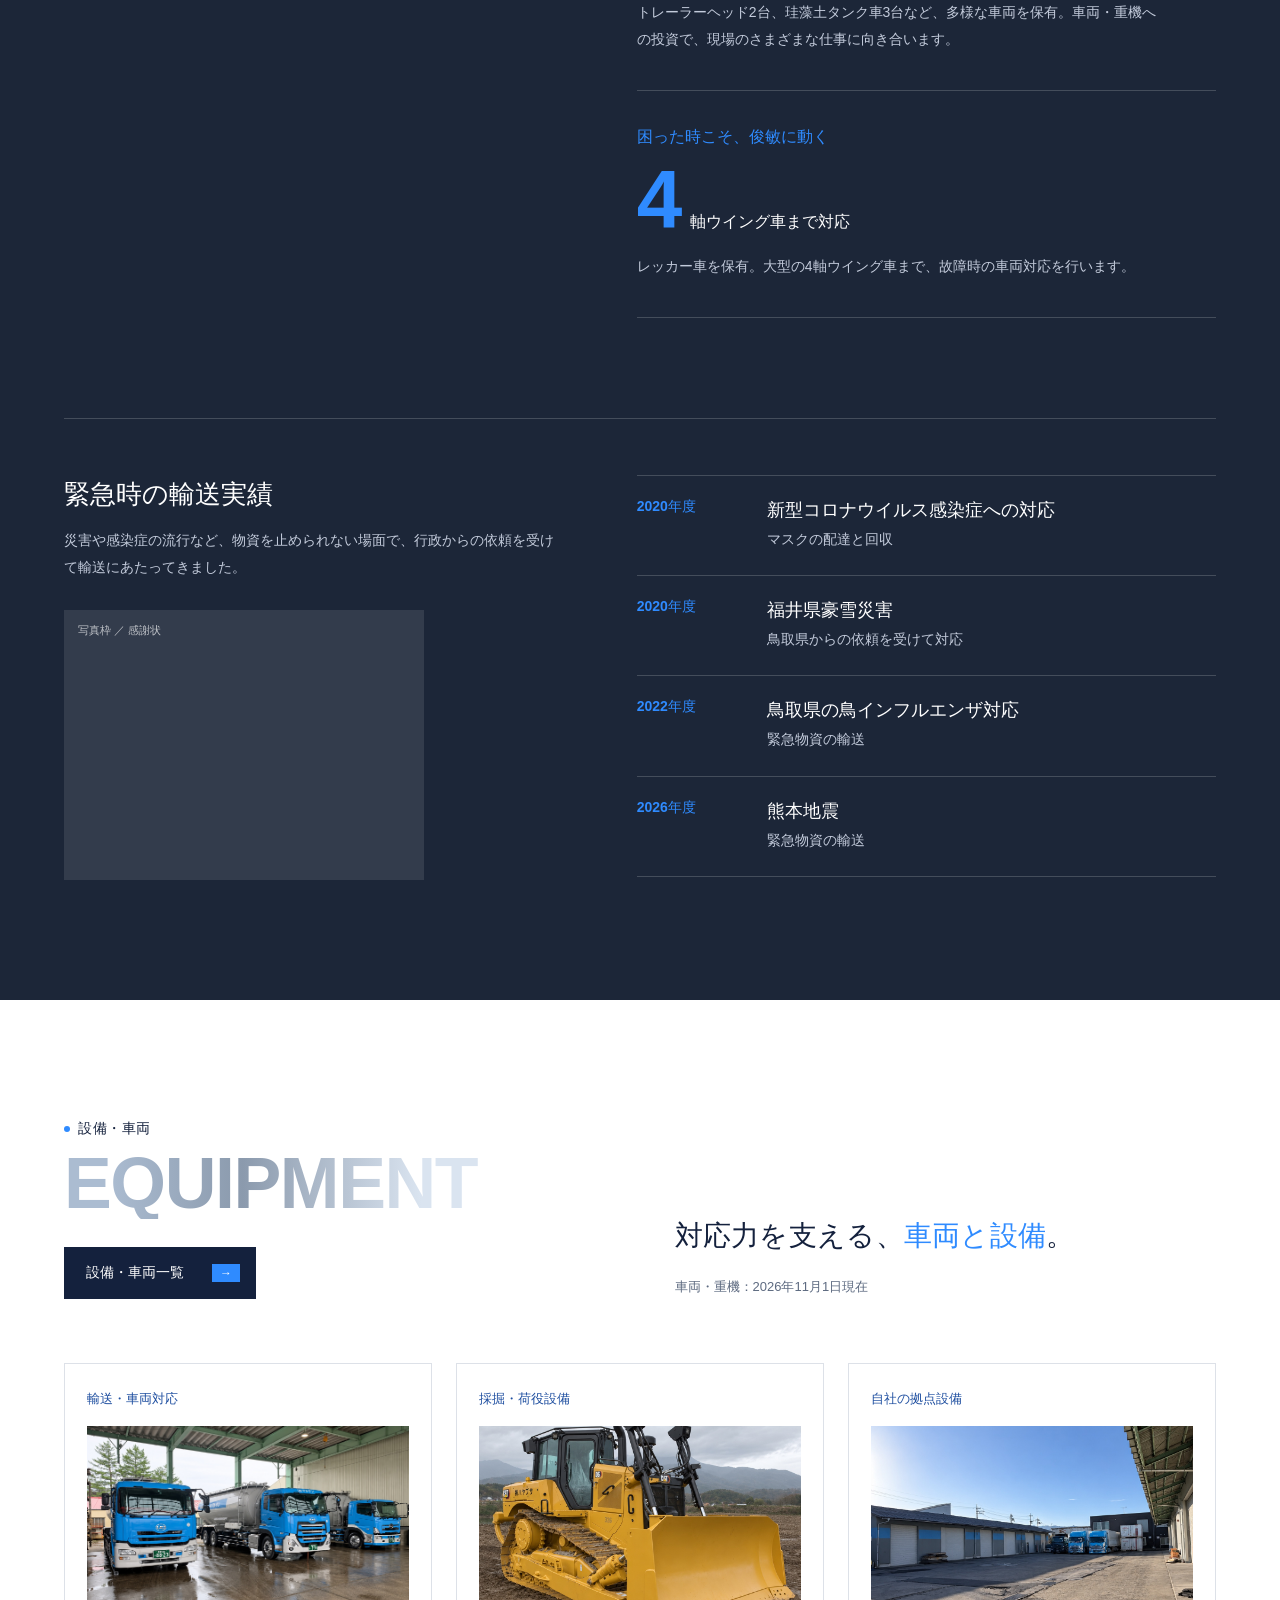
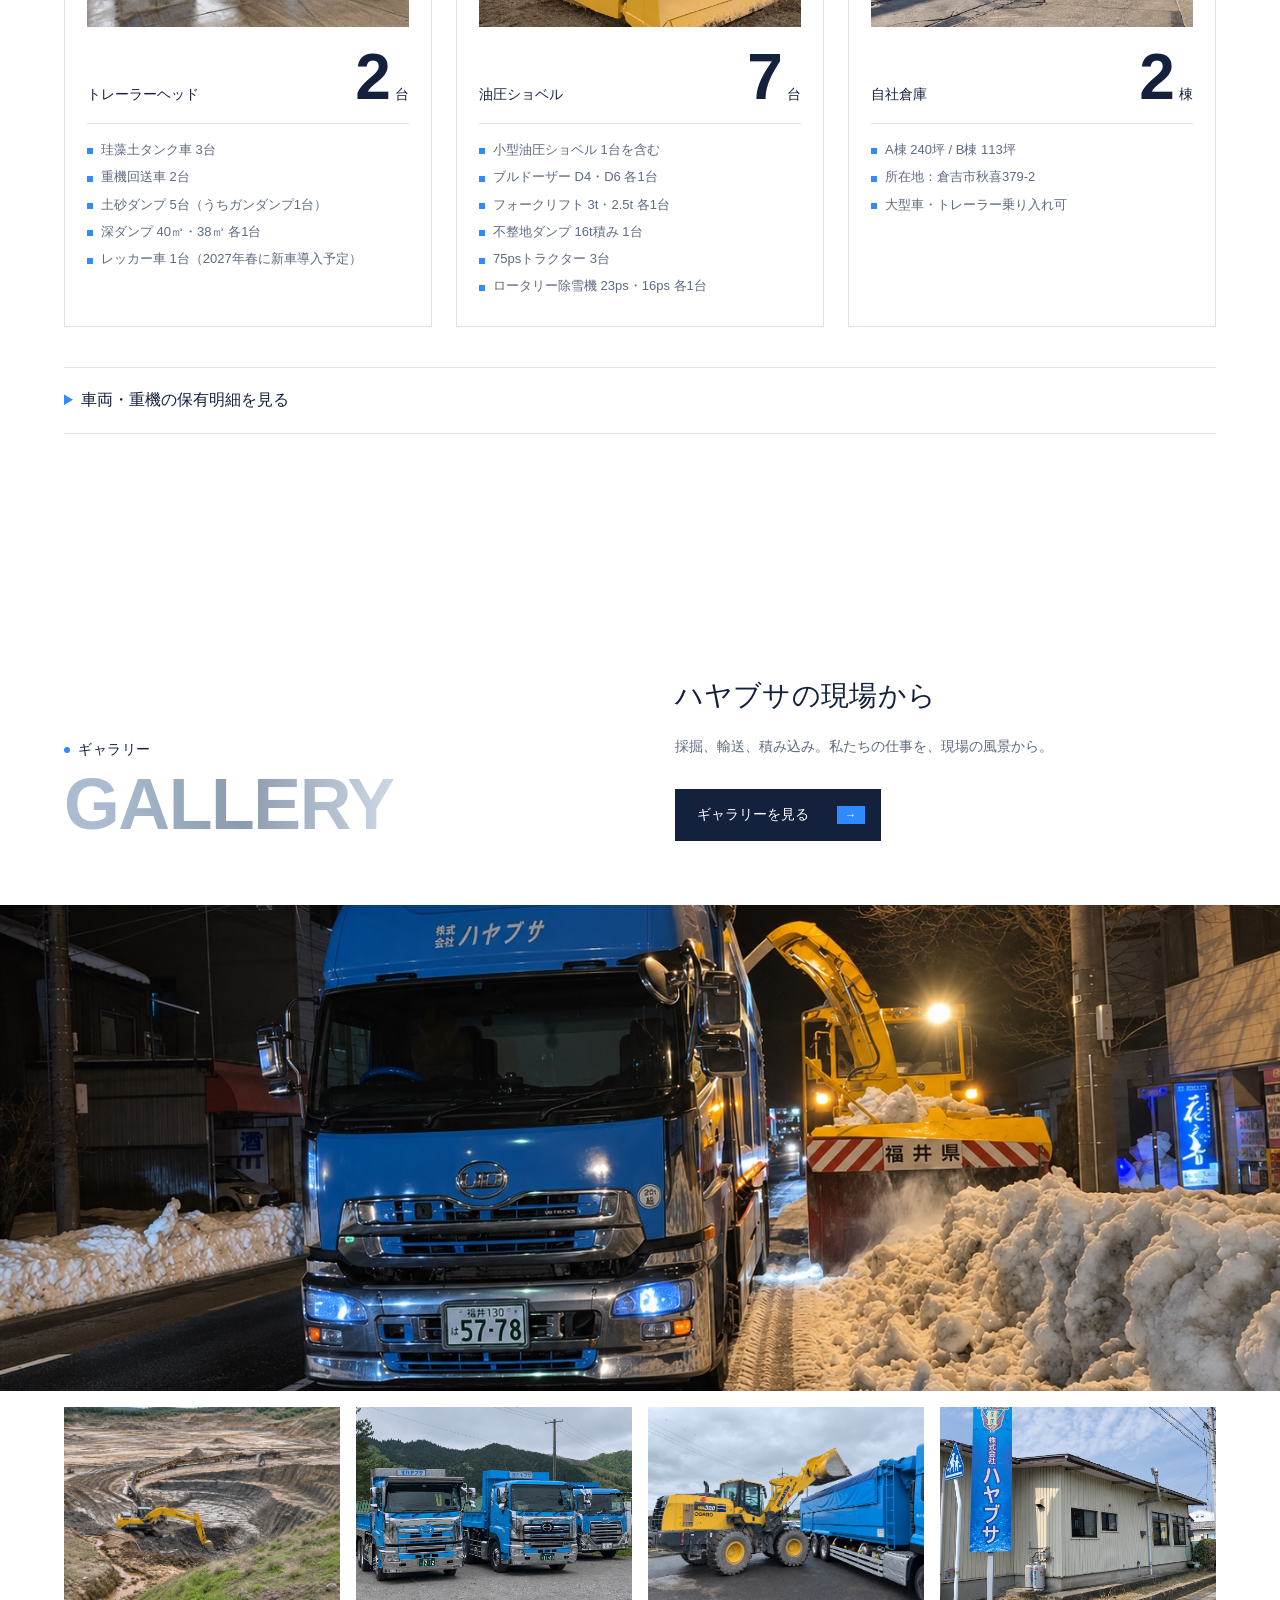
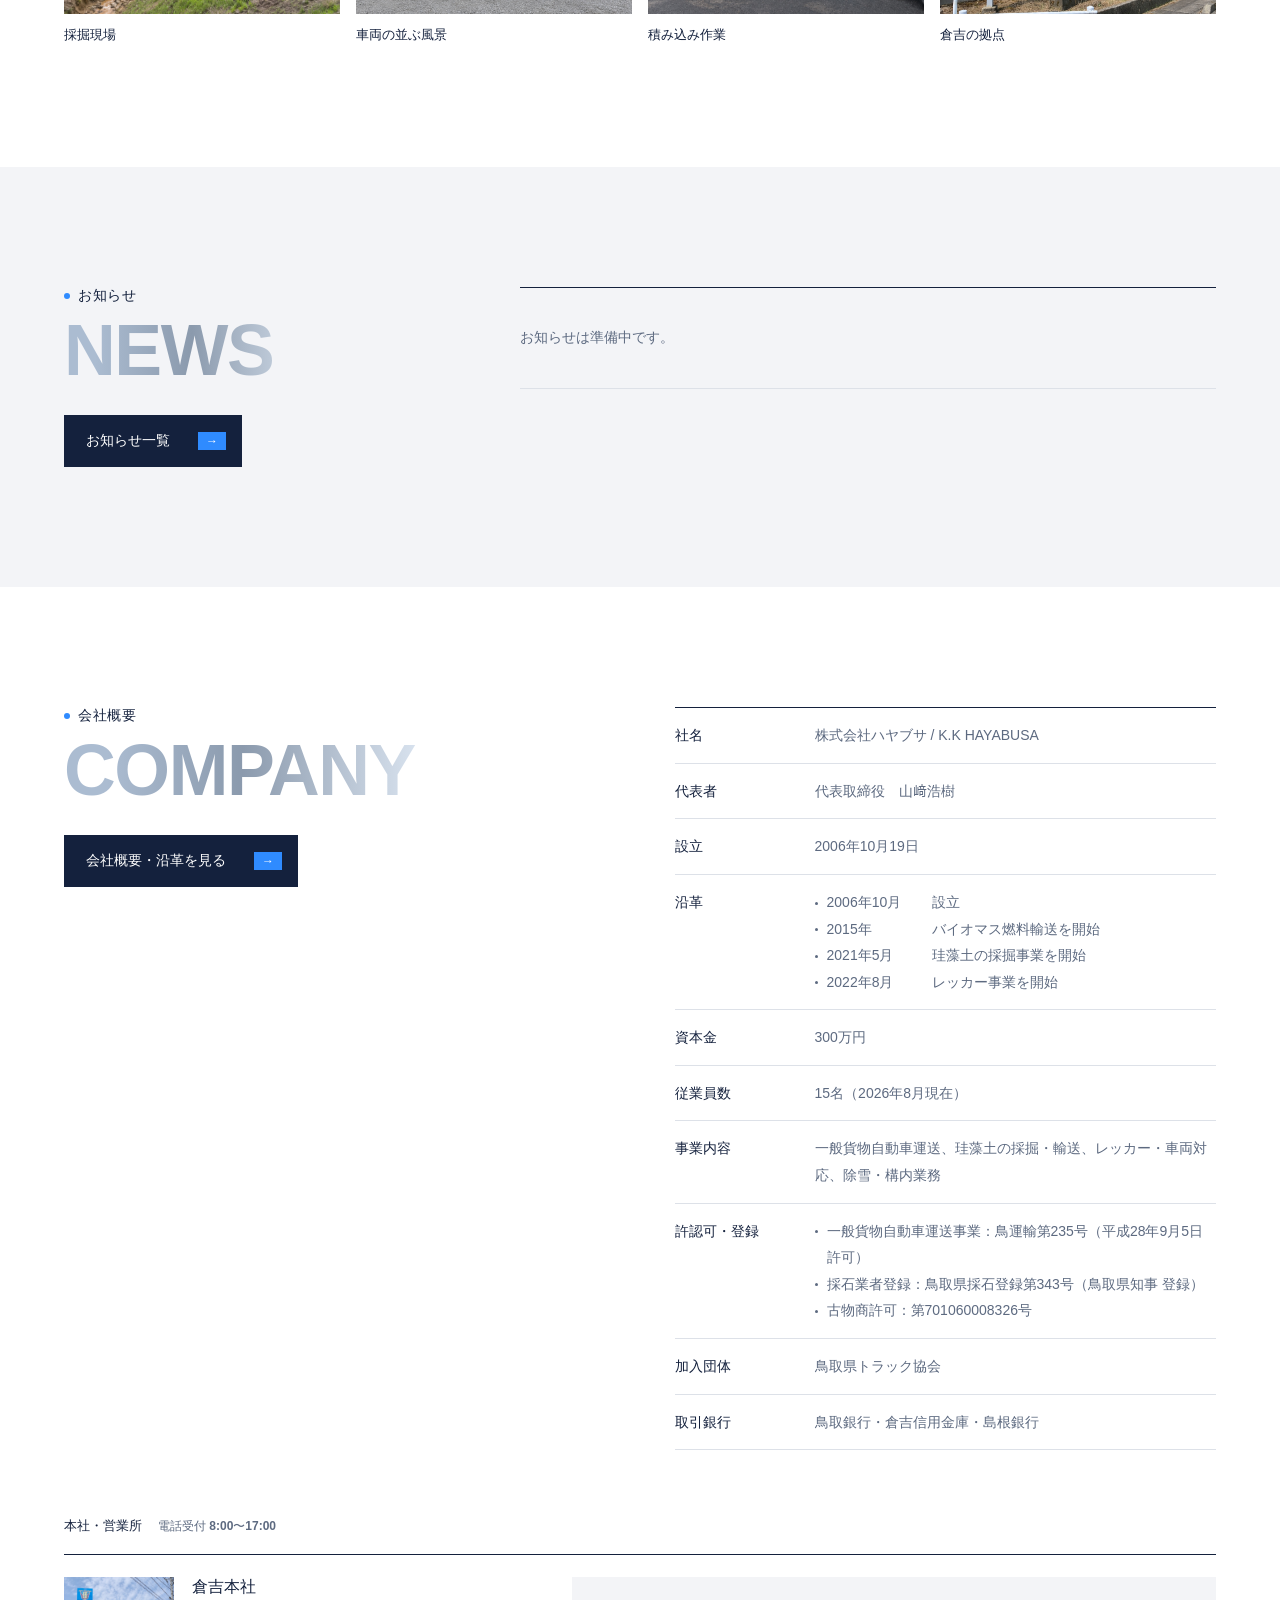
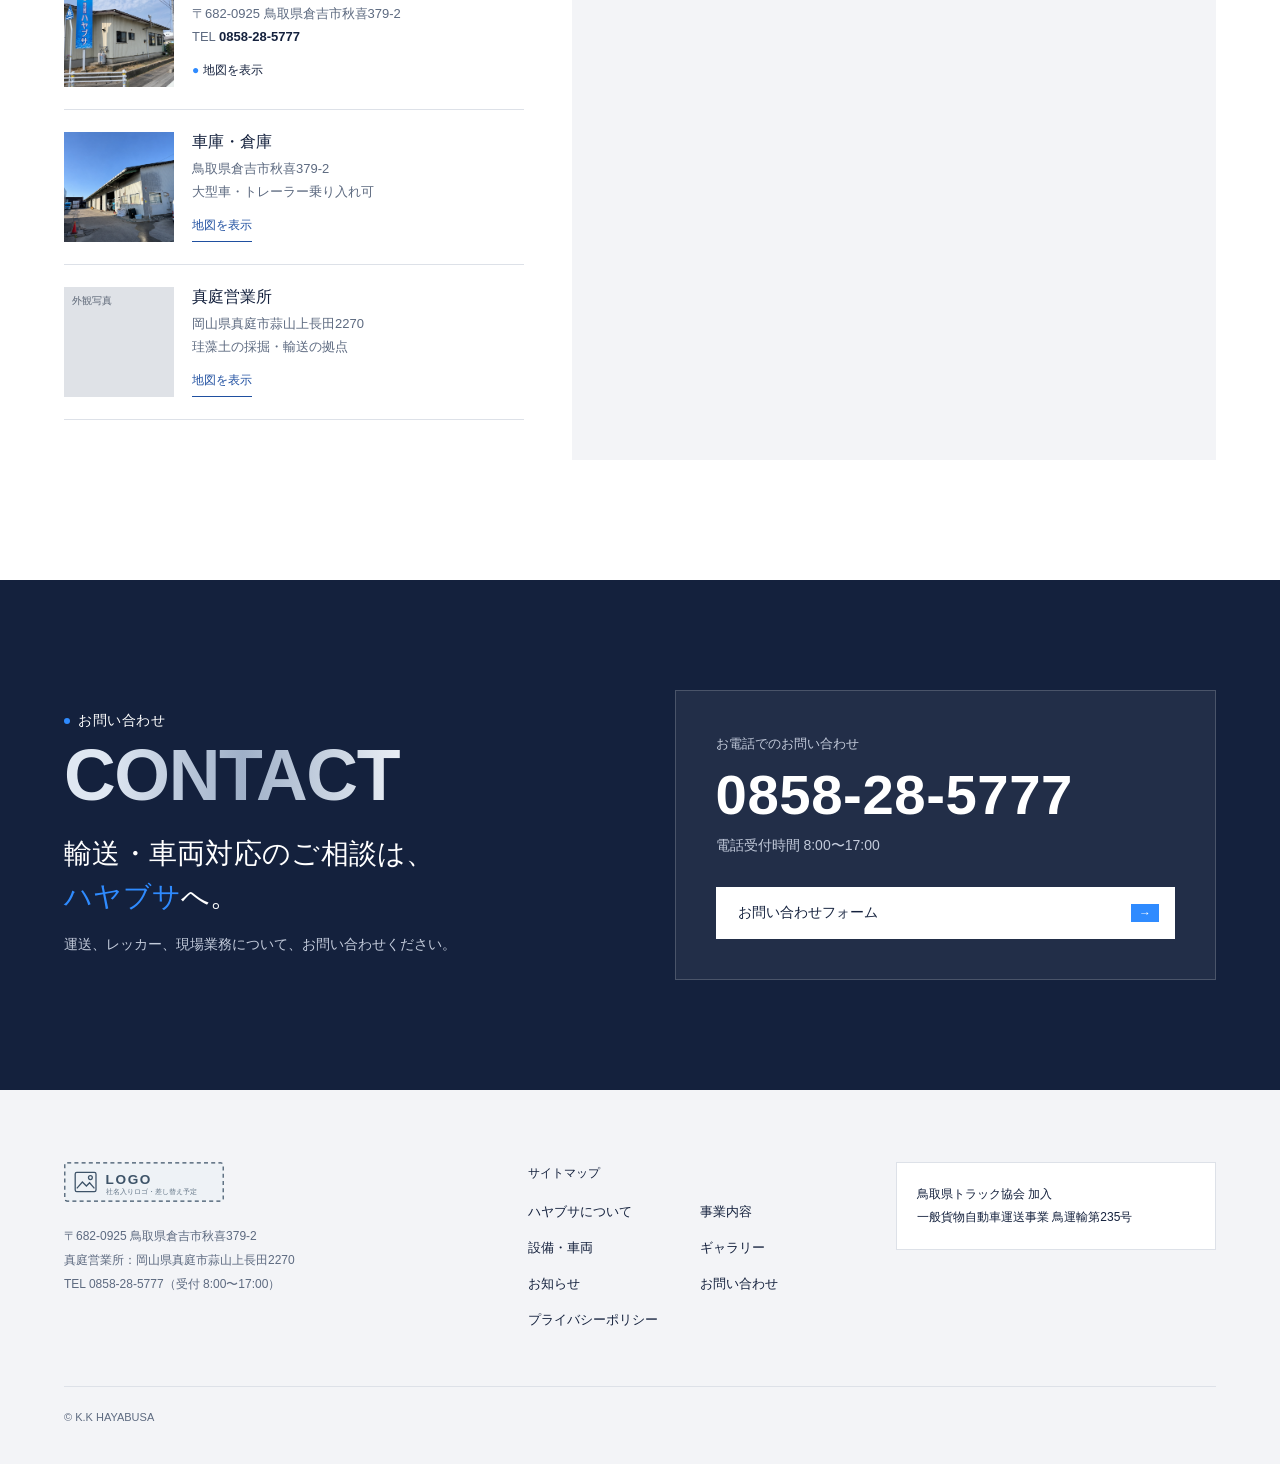
==== commit 2d1abcde: "Revert "Refine typography and add accessible site-wide motion" This reverts commit d1cad6552ca80c637" ====
--- a/index.html
+++ b/index.html
@@ -1,10 +1,10 @@
 <!DOCTYPE html>
 
-<html lang="ja"><head><meta charset="utf-8"/><meta content="width=device-width,initial-scale=1" name="viewport"/><meta content="noindex,nofollow,noarchive" name="robots"/><meta content="light" name="color-scheme"/><title>株式会社ハヤブサ｜採掘・輸送・車両対応</title><link href="styles.css?v=32" rel="stylesheet"/><script defer="" src="client.js?v=4"></script><link href="refined.css?v=1" rel="stylesheet"/><link href="share.css?v=1" rel="stylesheet"/><script defer="" src="share.js?v=1"></script><script defer="" src="refined.js?v=1"></script></head><body><div aria-label="差し色の切り替え" class="share-toggle" role="group"><span class="share-label">差し色</span><button aria-pressed="true" data-accent="on" type="button">あり</button><button aria-pressed="false" data-accent="off" type="button">なし</button></div>
+<html lang="ja"><head><meta charset="utf-8"/><meta content="width=device-width,initial-scale=1" name="viewport"/><meta content="noindex,nofollow,noarchive" name="robots"/><meta content="light" name="color-scheme"/><title>株式会社ハヤブサ｜採掘・輸送・車両対応</title><link href="styles.css?v=32" rel="stylesheet"/><script defer="" src="client.js?v=4"></script><link href="share.css?v=1" rel="stylesheet"/><script defer="" src="share.js?v=1"></script></head><body><div aria-label="差し色の切り替え" class="share-toggle" role="group"><span class="share-label">差し色</span><button aria-pressed="true" data-accent="on" type="button">あり</button><button aria-pressed="false" data-accent="off" type="button">なし</button></div>
 <a class="skip-link" href="#hb-about">本文へ進む</a>
 <header class="hb-top"><a aria-label="株式会社ハヤブサ トップページ" class="hb-brand" href="./"><img alt="株式会社ハヤブサ" class="hb-logo hb-logo-light" height="40" src="logo-placeholder-light.svg" width="160"/><img alt="株式会社ハヤブサ" class="hb-logo hb-logo-dark" height="40" src="logo-placeholder.svg" width="160"/></a><nav aria-label="メインナビゲーション" class="hb-nav" id="hb-nav"><a href="company/">ハヤブサについて</a><a href="service/">事業内容</a><a href="equipment/">設備・車両</a><a href="gallery/">ギャラリー</a><a href="news/">お知らせ</a></nav><a class="hb-headtel" href="tel:0858285777"><small>電話受付 8:00〜17:00</small>0858-28-5777</a><a class="hb-headcta" href="contact/">お問い合わせ</a><button aria-controls="hb-nav" aria-expanded="false" class="hb-menu" type="button"><span></span><span></span><b>メニュー</b></button></header>
 <main class="hb-page">
-<section aria-label="メインビジュアル" class="hb-hero"><aside aria-label="拠点" class="hb-side"><img alt="株式会社ハヤブサ" class="hb-logo" height="40" src="logo-placeholder-light.svg" width="160"/><div class="hb-side-list"><p class="hb-side-title">本社・営業所</p><ul><li><b>倉吉本社</b>鳥取県倉吉市秋喜379-2</li><li><b>車庫・倉庫</b>鳥取県倉吉市秋喜379-2</li><li><b>真庭営業所</b>岡山県真庭市蒜山上長田2270</li></ul></div><p class="hb-side-foot">© 2026 HAYABUSA</p></aside><div class="hb-hero-media hb-placeholder hb-photo"><img alt="荷物を積んだハヤブサの大型トラック" decoding="async" fetchpriority="high" height="1448" src="images/enhanced/IMG_9866.jpg" width="1086"/></div><div class="hb-hero-copy"><p class="hb-hero-eyebrow">採掘・輸送・車両対応</p><h1>大地の<em class="hb-em">資源</em>を、<br/>確かな<em class="hb-em">輸送</em>でつなぐ。</h1><p>鳥取県倉吉市を拠点に、珪藻土の採掘から関東・関西への輸送まで。<br/>自社の車両と設備で、地域の産業を支えるハヤブサです。</p></div><button class="hb-hero-card" data-scroll="hb-services"><span class="hb-placeholder hb-photo"><img alt="ハヤブサの大型トラック" decoding="async" height="1448" loading="lazy" src="images/enhanced/F501E256.jpg" width="1086"/></span><span class="hb-hero-card-text">事業内容を見る</span><i aria-hidden="true" class="hb-chip">→</i></button><a aria-label="会社紹介へスクロール" class="hb-scrollcue" href="#hb-about"><span>SCROLL</span><i aria-hidden="true"></i></a></section>
+<section aria-label="メインビジュアル" class="hb-hero"><aside aria-label="拠点" class="hb-side"><img alt="株式会社ハヤブサ" class="hb-logo" height="40" src="logo-placeholder-light.svg" width="160"/><div class="hb-side-list"><p class="hb-side-title">本社・営業所</p><ul><li><b>倉吉本社</b>鳥取県倉吉市秋喜379-2</li><li><b>車庫・倉庫</b>鳥取県倉吉市秋喜379-2</li><li><b>真庭営業所</b>岡山県真庭市蒜山上長田2270</li></ul></div><p class="hb-side-foot">© 2026 HAYABUSA</p></aside><div class="hb-hero-media hb-placeholder hb-photo"><img alt="荷物を積んだハヤブサの大型トラック" decoding="async" fetchpriority="high" height="1448" src="images/enhanced/IMG_9866.jpg" width="1086"/></div><div class="hb-hero-copy"><h1>大地の<em class="hb-em">資源</em>を、<br/>確かな<em class="hb-em">輸送</em>でつなぐ。</h1><p>鳥取県倉吉市を拠点に、珪藻土の採掘から関東・関西への輸送まで。<br/>自社の車両と設備で、地域の産業を支えるハヤブサです。</p></div><button class="hb-hero-card" data-scroll="hb-services"><span class="hb-placeholder hb-photo"><img alt="ハヤブサの大型トラック" decoding="async" height="1448" loading="lazy" src="images/enhanced/F501E256.jpg" width="1086"/></span><span class="hb-hero-card-text">事業内容を見る</span><i aria-hidden="true" class="hb-chip">→</i></button></section>
 <section class="hb-section hb-about" id="hb-about"><div class="hb-about-main"><div class="hb-about-text"><h2 class="hb-title"><span class="hb-title-ja">会社紹介</span><span aria-hidden="true" class="hb-title-en">ABOUT</span></h2><h3 class="hb-about-copy"><span class="hb-nw">倉吉から、</span><span class="hb-nw"><em class="hb-em">産業の現場</em>をつなぐ。</span></h3><p>2006年設立。ハヤブサは鳥取県倉吉市に本社、岡山県真庭市に営業所を構える運送会社です。珪藻土の採掘・輸送をはじめ、レッカー対応や除雪、構内作業を手がけています。</p><a class="hb-btn" href="company/">ハヤブサについて<i aria-hidden="true" class="hb-chip">→</i></a></div><div class="hb-about-photos"><span class="hb-placeholder hb-ph-main hb-photo"><img alt="倉庫内のハヤブサのトラック" decoding="async" height="1448" loading="lazy" src="images/enhanced/509486A8.jpg" width="1086"/></span><span class="hb-placeholder hb-ph-sub hb-photo"><img alt="倉庫に並ぶ車両" decoding="async" height="1086" loading="lazy" src="images/enhanced/C8130447.jpg" width="1448"/></span></div></div></section>
 <section class="hb-section hb-vision" id="hb-vision"><div class="hb-vision-grid"><div class="hb-vision-media"><span class="hb-placeholder hb-vision-photo"><span class="hb-photo-tag">写真枠 ／ 代表 山﨑浩樹の写真（縦長・人物の切り抜き）</span></span><p aria-hidden="true" class="hb-vision-band">BUILD A LOGISTICS HUB<br/>IN TOTTORI.</p></div><div class="hb-vision-text"><h2 class="hb-title"><span class="hb-title-ja">目指す姿</span><span aria-hidden="true" class="hb-title-en">VISION</span></h2><h3 class="hb-vision-copy">鳥取に、<em class="hb-em">物流のハブ</em>を。</h3><p>人がやっていないことを考え、行動に移す。誰も持っていないものを取り入れて、仕事にしてきました。これからも従業員の生活を大切にしながら、鳥取に物流のハブをつくります。</p><p>いまは人員・拠点・協力会社との体制づくりを進めています。5年後には山陰を経由する輸送を、10年後には全国をつなぐルート輸送を実現し、鳥取の物流拠点となることを目指しています。</p><p class="hb-vision-name">代表取締役<b>山﨑 浩樹</b></p></div></div></section>
 <section class="hb-section hb-business" id="hb-services"><div class="hb-split"><div><h2 class="hb-title"><span class="hb-title-ja">事業内容</span><span aria-hidden="true" class="hb-title-en">BUSINESS</span></h2><a class="hb-btn" href="service/">事業内容を見る<i aria-hidden="true" class="hb-chip">→</i></a></div><div class="hb-split-text"><h3 class="hb-lead">ハヤブサに<em class="hb-em">できること</em>。</h3><p>付随業務：タイヤ修理・販売、草刈業務</p></div></div><div class="hb-biz"><ul class="hb-biz-list">
@@ -52,4 +52,5 @@
 <section class="hb-contact" id="hb-contact"><div class="hb-contact-inner"><div><h2 class="hb-title hb-title-light"><span class="hb-title-ja">お問い合わせ</span><span aria-hidden="true" class="hb-title-en">CONTACT</span></h2><p class="hb-lead"><span class="hb-nw">輸送・車両対応のご相談は、</span><span class="hb-nw"><em class="hb-em">ハヤブサ</em>へ。</span></p><p>運送、レッカー、現場業務について、お問い合わせください。</p></div><div class="hb-contact-box"><p class="hb-contact-label">お電話でのお問い合わせ</p><a class="hb-tel" href="tel:0858285777">0858-28-5777</a><p>電話受付時間 8:00〜17:00</p><a class="hb-btn hb-btn-light" href="contact/">お問い合わせフォーム<i aria-hidden="true" class="hb-chip">→</i></a></div></div></section>
 </main>
 <footer class="hb-footer"><div class="hb-footer-inner"><div><a href="./"><img alt="株式会社ハヤブサ" class="hb-logo" height="40" src="logo-placeholder.svg" width="160"/></a><p>〒682-0925 鳥取県倉吉市秋喜379-2<br/>真庭営業所：岡山県真庭市蒜山上長田2270<br/>TEL 0858-28-5777（受付 8:00〜17:00）</p></div><nav aria-label="フッターナビゲーション" class="hb-footnav"><p class="hb-footnav-title">サイトマップ</p><a href="company/">ハヤブサについて</a><a href="service/">事業内容</a><a href="equipment/">設備・車両</a><a href="gallery/">ギャラリー</a><a href="news/">お知らせ</a><a href="contact/">お問い合わせ</a><a href="privacy/">プライバシーポリシー</a></nav><div class="hb-footer-badge"><p>鳥取県トラック協会 加入</p><p>一般貨物自動車運送事業 鳥運輸第235号</p></div></div><p class="hb-copyright">© K.K HAYABUSA</p></footer><div class="hb-spbar"><a href="tel:0858285777"><span aria-hidden="true">☎</span><b>0858-28-5777<small>電話受付 8:00〜17:00</small></b></a><a class="hb-spcontact" href="contact/"><span aria-hidden="true">✉</span><b>お問い合わせ<small>ご相談はこちら</small></b></a></div>
+
 </body></html>
